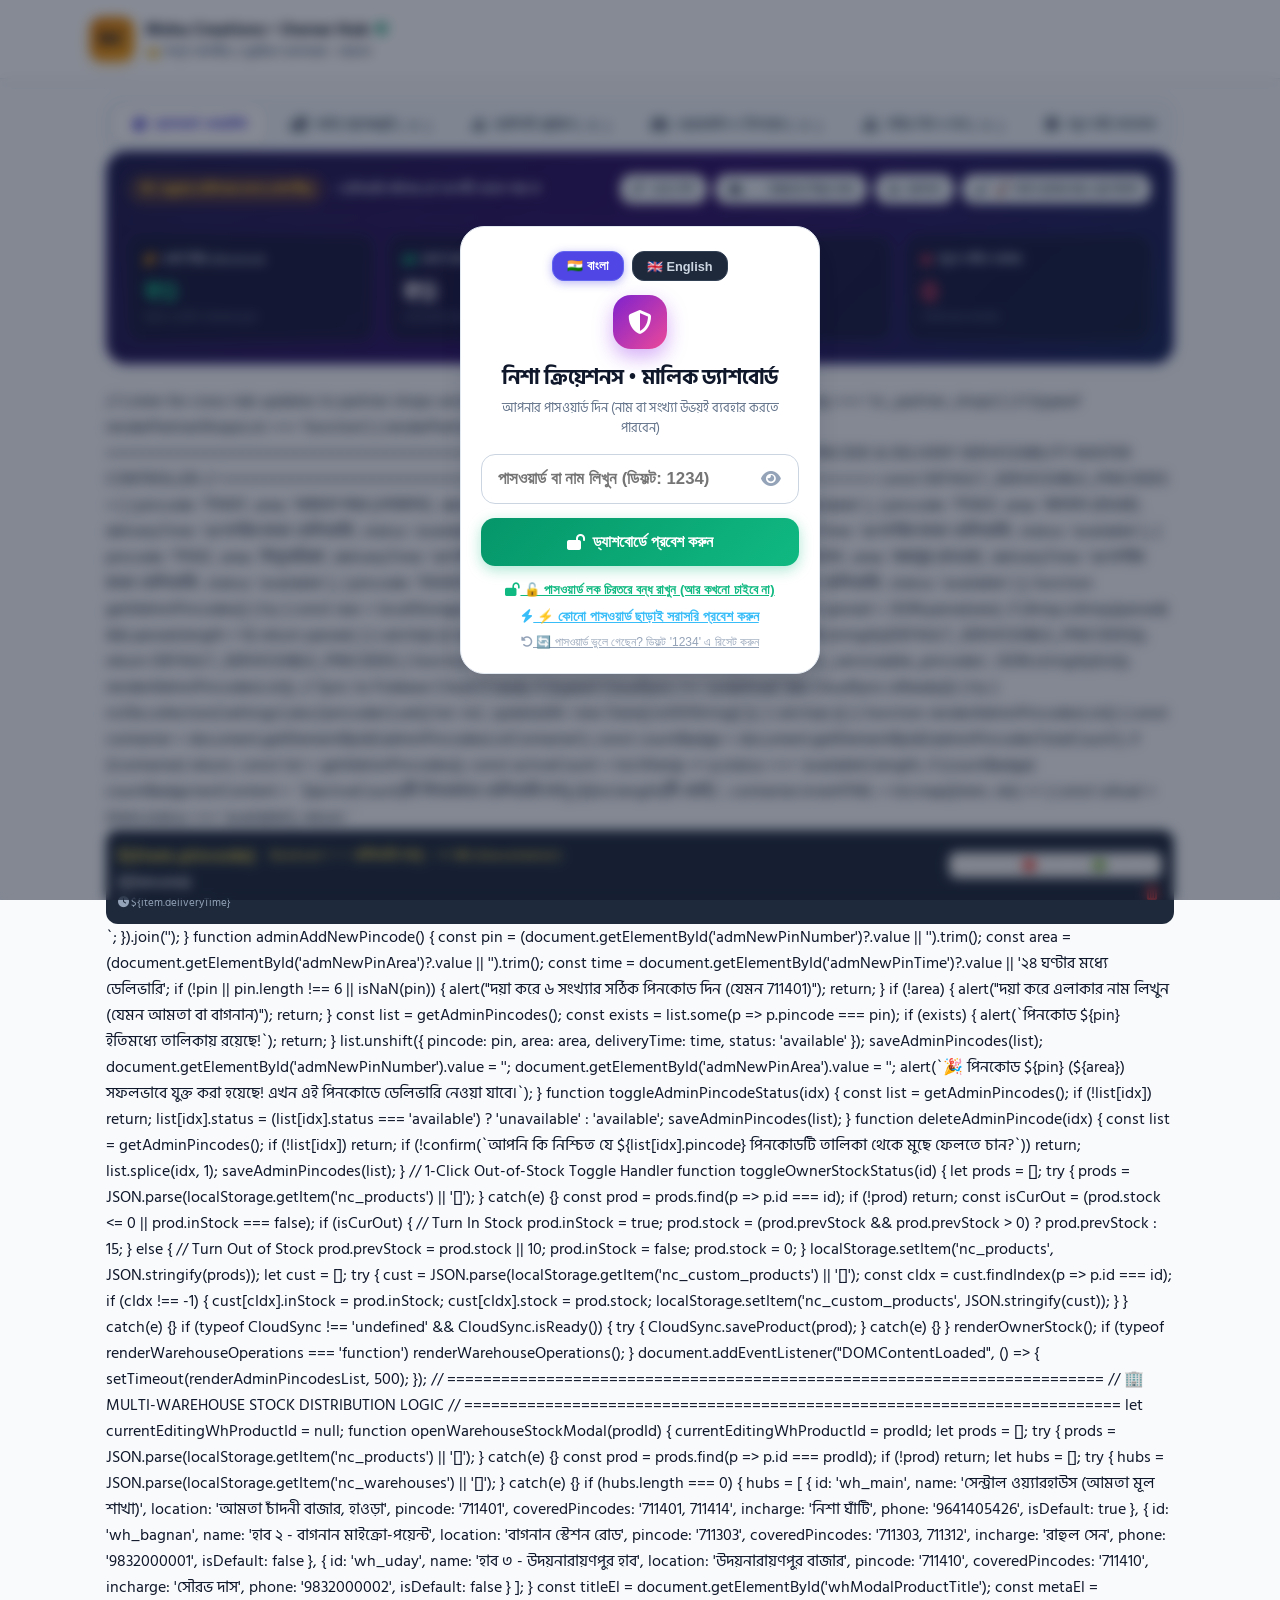
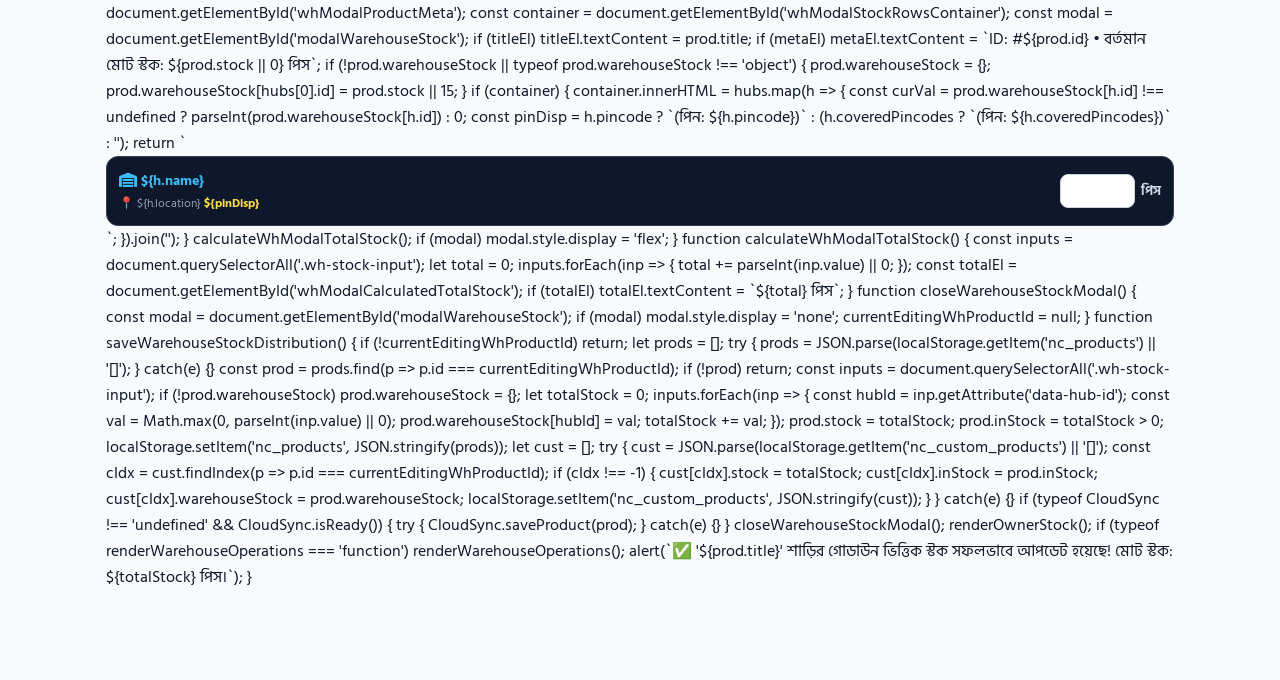
==== admin.html @ 06caf40b "Add files via upload" ====
<!DOCTYPE html>
<html lang="bn">
<head>
  <meta charset="UTF-8">
  <meta name="viewport" content="width=device-width, initial-scale=1.0, maximum-scale=1.0, user-scalable=no, viewport-fit=cover">
  <title>Nisha Creations • মালিক কন্ট্রোল প্যানেল (Owner Admin)</title>
  
  <!-- Fonts & Icons -->
  <link rel="preconnect" href="https://fonts.googleapis.com">
  <link rel="preconnect" href="https://fonts.gstatic.com" crossorigin>
  <link href="https://fonts.googleapis.com/css2?family=Hind+Siliguri:wght@400;500;600;700&family=Plus+Jakarta+Sans:wght@500;600;700;800&display=swap" rel="stylesheet">
  <link rel="stylesheet" href="https://cdnjs.cloudflare.com/ajax/libs/font-awesome/6.4.0/css/all.min.css">

  <style>
    :root {
      --bg: #0b1120;
      --surface: #1e293b;
      --surface-light: #283548;
      --border: #334155;
      --border-subtle: #1e293b;
      --text-main: #f8fafc;
      --text-sub: #cbd5e1;
      --text-muted: #94a3b8;
      
      --primary: #2563eb;
      --primary-light: #1e293b;
      --gold: #d97706;
      --emerald: #059669;
      --rose: #e11d48;
      --sky: #0284c7;
      
      --shadow-lg: 0 8px 20px rgba(0, 0, 0, 0.35);
      --shadow-glow: none;
    }

    * {
      margin: 0;
      padding: 0;
      box-sizing: border-box;
      -webkit-tap-highlight-color: transparent;
    }

    body {
      font-family: 'Hind Siliguri', 'Plus Jakarta Sans', sans-serif;
      background: var(--bg);
      color: var(--text-main);
      min-height: 100vh;
      padding-bottom: 90px;
    }

    /* 4-Digit Security PIN Screen (Mobile Optimized & Touch-Friendly) */
    #pinLockModal {
      position: fixed;
      inset: 0;
      background: #090d16;
      z-index: 99999;
      display: flex;
      flex-direction: column;
      align-items: center;
      justify-content: center;
      padding: 16px;
      overflow-y: auto;
      -webkit-overflow-scrolling: touch;
    }

    .pin-box-card {
      background: var(--surface);
      border: 1px solid var(--border);
      border-radius: 24px;
      padding: 24px 20px;
      max-width: 360px;
      width: 100%;
      text-align: center;
      box-shadow: var(--shadow-lg);
      margin: auto 0;
    }

    .pin-badge-icon {
      width: 54px;
      height: 54px;
      background: linear-gradient(135deg, #7e22ce, #ec4899);
      border-radius: 18px;
      margin: 0 auto 12px;
      display: flex;
      align-items: center;
      justify-content: center;
      font-size: 1.5rem;
      color: #fff;
      box-shadow: 0 8px 20px rgba(147, 51, 234, 0.4);
    }

    .pin-input-field {
      width: 190px;
      letter-spacing: 12px;
      text-align: center;
      font-size: 1.9rem;
      font-weight: 800;
      background: #090d16;
      border: 2px solid var(--primary);
      border-radius: 14px;
      color: #ffffff;
      padding: 10px;
      margin: 14px 0 16px;
      outline: none;
      box-shadow: var(--shadow-glow);
      touch-action: manipulation;
    }

    /* On-Screen Touch Dialpad */
    .dialpad-grid {
      display: grid;
      grid-template-columns: repeat(3, 1fr);
      gap: 10px;
      max-width: 270px;
      margin: 10px auto 16px;
    }

    .btn-dial-digit {
      background: #1e293b;
      border: 1px solid #334155;
      color: #ffffff;
      height: 48px;
      border-radius: 14px;
      font-size: 1.3rem;
      font-weight: 800;
      cursor: pointer;
      display: flex;
      align-items: center;
      justify-content: center;
      touch-action: manipulation;
      user-select: none;
      transition: all 0.15s;
    }

    .btn-dial-digit:active {
      background: var(--primary);
      transform: scale(0.94);
    }

    .btn-dial-del {
      background: rgba(244, 63, 94, 0.15);
      border-color: rgba(244, 63, 94, 0.35);
      color: #fb7185;
      font-size: 1.1rem;
    }

    .btn-pin-unlock {
      width: 100%;
      background: linear-gradient(135deg, #059669, #10b981);
      border: none;
      color: #fff;
      padding: 14px;
      border-radius: 14px;
      font-size: 1rem;
      font-weight: 800;
      cursor: pointer;
      box-shadow: 0 4px 14px rgba(16, 185, 129, 0.35);
      transition: all 0.2s;
      touch-action: manipulation;
      user-select: none;
      display: flex;
      align-items: center;
      justify-content: center;
      gap: 8px;
    }

    .btn-pin-unlock:active {
      transform: scale(0.97);
      background: #047857;
    }

    .btn-pin-bypass {
      background: transparent;
      border: none;
      color: #94a3b8;
      font-size: 0.78rem;
      font-weight: 700;
      text-decoration: underline;
      cursor: pointer;
      margin-top: 14px;
      display: inline-block;
      padding: 6px;
    }

    /* Top Executive Navigation */
    .exec-header {
      background: rgba(19, 27, 46, 0.85);
      backdrop-filter: blur(16px);
      border-bottom: 1px solid var(--border);
      padding: 16px 20px;
      position: sticky;
      top: 0;
      z-index: 100;
    }

    .exec-nav-inner {
      max-width: 1100px;
      margin: 0 auto;
      display: flex;
      align-items: center;
      justify-content: space-between;
      gap: 12px;
    }

    .brand-meta {
      display: flex;
      align-items: center;
      gap: 12px;
    }

    .brand-logo-hex {
      width: 44px;
      height: 44px;
      background: linear-gradient(135deg, #d97706, #f59e0b);
      border-radius: 12px;
      display: flex;
      align-items: center;
      justify-content: center;
      font-size: 1.25rem;
      font-weight: 800;
      color: #0f172a;
      box-shadow: 0 4px 12px rgba(245, 158, 11, 0.3);
    }

    .brand-titles h1 {
      font-size: 1.05rem;
      font-weight: 800;
      color: #ffffff;
      display: flex;
      align-items: center;
      gap: 6px;
    }

    .brand-titles p {
      font-size: 0.72rem;
      color: var(--text-sub);
      font-weight: 600;
    }

    .header-quick-links {
      display: flex;
      align-items: center;
      gap: 8px;
    }

    .btn-hdr-pill {
      background: var(--surface-light);
      border: 1px solid var(--border);
      color: #ffffff;
      padding: 7px 12px;
      border-radius: 12px;
      font-size: 0.78rem;
      font-weight: 700;
      display: inline-flex;
      align-items: center;
      gap: 6px;
      text-decoration: none;
      cursor: pointer;
      transition: all 0.2s;
    }

    .btn-hdr-pill:hover {
      background: rgba(255, 255, 255, 0.15);
    }

    .btn-delivery-link {
      background: linear-gradient(135deg, #0284c7, #0ea5e9);
      border: none;
      color: #fff;
      font-weight: 800;
      box-shadow: 0 2px 10px rgba(14, 165, 233, 0.35);
    }

    /* Main Content */
    .container {
      max-width: 1100px;
      margin: 20px auto 0;
      padding: 0 16px;
    }

    /* Confidential Financial Overview (মালিকের গোপন হিসাব) */
    .confidential-finance-banner {
      background: linear-gradient(135deg, #1e1b4b 0%, #2e1065 50%, #172554 100%);
      border: 1.5px solid #4338ca;
      border-radius: 20px;
      padding: 22px;
      margin-bottom: 24px;
      box-shadow: var(--shadow-lg);
      position: relative;
      overflow: hidden;
    }

    .confidential-header {
      display: flex;
      align-items: center;
      justify-content: space-between;
      flex-wrap: wrap;
      gap: 10px;
      border-bottom: 1px solid rgba(255, 255, 255, 0.12);
      padding-bottom: 14px;
      margin-bottom: 16px;
    }

    .conf-tag {
      background: rgba(245, 158, 11, 0.18);
      border: 1px solid rgba(245, 158, 11, 0.35);
      color: #fbbf24;
      font-size: 0.72rem;
      font-weight: 800;
      padding: 4px 10px;
      border-radius: 20px;
      display: inline-flex;
      align-items: center;
      gap: 5px;
    }

    .finance-metrics-grid {
      display: grid;
      grid-template-columns: repeat(auto-fit, minmax(140px, 1fr));
      gap: 14px;
    }

    .f-metric-card {
      background: rgba(19, 27, 46, 0.6);
      border: 1px solid rgba(255, 255, 255, 0.1);
      border-radius: 14px;
      padding: 14px;
      backdrop-filter: blur(8px);
    }

    .f-metric-lbl {
      font-size: 0.74rem;
      color: #cbd5e1;
      font-weight: 600;
      display: flex;
      align-items: center;
      gap: 6px;
      margin-bottom: 6px;
    }

    .f-metric-val {
      font-size: 1.55rem;
      font-weight: 800;
      color: #ffffff;
      font-family: 'Plus Jakarta Sans', sans-serif;
      letter-spacing: -0.5px;
    }

    .f-metric-sub {
      font-size: 0.68rem;
      color: var(--text-muted);
      margin-top: 2px;
    }

    /* Segmented Tabs Navigation */
    .admin-tabs {
      display: flex;
      gap: 8px;
      overflow-x: auto;
      scrollbar-width: none;
      padding-bottom: 14px;
    }
    .admin-tabs::-webkit-scrollbar { display: none; }

    .adm-tab-btn {
      background: var(--surface);
      border: 1px solid var(--border);
      border-radius: 14px;
      padding: 10px 18px;
      font-size: 0.85rem;
      font-weight: 700;
      color: var(--text-sub);
      cursor: pointer;
      display: inline-flex;
      align-items: center;
      gap: 8px;
      white-space: nowrap;
      transition: all 0.2s;
    }

    .adm-tab-btn.active {
      background: linear-gradient(135deg, #7e22ce, #9333ea);
      color: #ffffff;
      border-color: transparent;
      box-shadow: 0 4px 14px rgba(147, 51, 234, 0.35);
    }

    .tab-pane {
      display: none;
    }
    .tab-pane.active {
      display: block;
      animation: fadeIn 0.2s ease-out;
    }

    @keyframes fadeIn {
      from { opacity: 0; transform: translateY(6px); }
      to { opacity: 1; transform: translateY(0); }
    }

    /* Common Card */
    .owner-card {
      background: var(--surface);
      border: 1px solid var(--border);
      border-radius: 18px;
      padding: 20px;
      margin-bottom: 18px;
      box-shadow: var(--shadow-lg);
    }

    /* Flash Sale & Promo Manager */
    .promo-manager-box {
      background: #131b2e; border: 1px solid #1e293b;
      border: 1px solid #334155;
      border-radius: 16px;
      padding: 18px;
      display: flex;
      align-items: center;
      justify-content: space-between;
      flex-wrap: wrap;
      gap: 12px;
      margin-bottom: 20px;
    }

    .btn-flash-ctl {
      background: #334155;
      color: #f8fafc;
      border: 1px solid #475569;
      border: none;
      padding: 8px 16px;
      border-radius: 12px;
      font-size: 0.82rem;
      font-weight: 800;
      cursor: pointer;
      display: inline-flex;
      align-items: center;
      gap: 6px;
      box-shadow: 0 2px 8px rgba(0, 0, 0, 0.2);
    }

    /* Order Cards */
    .order-box {
      background: var(--surface-light);
      border: 1px solid var(--border);
      border-radius: 16px;
      padding: 16px;
      margin-bottom: 14px;
    }

    .order-header-row {
      display: flex;
      justify-content: space-between;
      align-items: center;
      flex-wrap: wrap;
      gap: 8px;
      border-bottom: 1px solid var(--border);
      padding-bottom: 10px;
      margin-bottom: 12px;
    }

    .status-stepper-row {
      display: flex;
      gap: 6px;
      overflow-x: auto;
      scrollbar-width: none;
      margin-top: 10px;
    }

    .btn-step {
      background: #090d16;
      border: 1px solid var(--border);
      color: var(--text-sub);
      padding: 6px 12px;
      border-radius: 8px;
      font-size: 0.72rem;
      font-weight: 800;
      cursor: pointer;
      white-space: nowrap;
      transition: all 0.2s;
    }

    .btn-step.active {
      background: var(--primary);
      color: #ffffff;
      border-color: var(--primary);
    }
    .btn-step.active.deliv {
      background: var(--emerald);
      border-color: var(--emerald);
    }

    /* Inventory Grid */
    .inv-grid {
      display: grid;
      grid-template-columns: repeat(auto-fill, minmax(280px, 1fr));
      gap: 14px;
    }

    .inv-card {
      background: var(--surface-light);
      border: 1px solid var(--border);
      border-radius: 14px;
      padding: 12px;
      display: flex;
      gap: 12px;
      align-items: center;
    }

    .inv-thumb {
      width: 65px;
      height: 65px;
      border-radius: 10px;
      object-fit: cover;
      border: 1px solid var(--border);
    }

    .btn-qty-ctl {
      width: 28px;
      height: 28px;
      background: #090d16;
      border: 1px solid var(--border);
      color: #fff;
      border-radius: 6px;
      font-size: 0.85rem;
      font-weight: 800;
      cursor: pointer;
    }

    .stock-val-box {
      width: 48px;
      height: 28px;
      background: #090d16;
      border: 1.5px solid var(--border);
      border-radius: 6px;
      color: #fff;
      text-align: center;
      font-weight: 800;
    }

    /* Forms */
    .form-group {
      margin-bottom: 16px;
    }
    .form-label {
      display: block;
      font-size: 0.82rem;
      font-weight: 700;
      color: #cbd5e1;
      margin-bottom: 6px;
    }
    .form-ctrl {
      width: 100%;
      background: #090d16;
      border: 1.5px solid var(--border);
      border-radius: 12px;
      padding: 10px 14px;
      color: #fff;
      font-size: 0.9rem;
      font-family: inherit;
      outline: none;
    }
    .form-ctrl:focus {
      border-color: var(--primary);
      box-shadow: 0 0 0 3px rgba(147, 51, 234, 0.2);
    }
    .form-grid-2 {
      display: grid;
      grid-template-columns: 1fr 1fr;
      gap: 12px;
    }
    .btn-submit-owner {
      width: 100%;
      background: linear-gradient(135deg, #7e22ce, #a855f7);
      color: #fff;
      border: none;
      padding: 14px;
      border-radius: 14px;
      font-weight: 800;
      font-size: 0.95rem;
      cursor: pointer;
      box-shadow: 0 4px 14px rgba(147, 51, 234, 0.35);
    }

    /* Delivery boy link share card */
    .deliv-share-card {
      background: #131b2e; border: 1px solid #1e293b;
      border-radius: 16px;
      padding: 18px;
      color: #ffffff;
      margin-bottom: 20px;
      display: flex;
      align-items: center;
      justify-content: space-between;
      flex-wrap: wrap;
      gap: 12px;
    }
  
    /* Multi-Photo Upload 5-Slot Grid */
    .photo-slots-grid {
      display: grid;
      grid-template-columns: repeat(auto-fit, minmax(100px, 1fr));
      gap: 10px;
      margin-top: 10px;
      margin-bottom: 16px;
    }

    .photo-slot-box {
      border: 2px dashed #475569;
      background: #090d16;
      border-radius: 12px;
      height: 110px;
      display: flex;
      flex-direction: column;
      align-items: center;
      justify-content: center;
      position: relative;
      overflow: hidden;
      cursor: pointer;
      transition: all 0.2s;
    }

    .photo-slot-box:hover {
      border-color: var(--primary);
    }

    .photo-slot-box.has-img {
      border-style: solid;
      border-color: #059669;
    }

    .photo-slot-box img {
      width: 100%;
      height: 100%;
      object-fit: cover;
    }

    .photo-slot-lbl {
      font-size: 0.65rem;
      font-weight: 800;
      color: #94a3b8;
      text-align: center;
      padding: 0 4px;
      pointer-events: none;
    }

    .btn-remove-slot {
      position: absolute;
      top: 4px;
      right: 4px;
      background: #ef4444;
      color: #fff;
      border: 1.5px solid #fff;
      width: 28px;
      height: 28px;
      border-radius: 50%;
      font-size: 0.85rem;
      font-weight: 800;
      cursor: pointer;
      display: flex;
      align-items: center;
      justify-content: center;
      z-index: 5;
      box-shadow: 0 2px 6px rgba(0,0,0,0.5);
    }

    /* Dynamic Size Selector Chips */
    .size-chips-wrapper {
      display: flex;
      flex-wrap: wrap;
      gap: 8px;
      margin-top: 8px;
      margin-bottom: 14px;
    }

    .size-chip-lbl {
      background: #1e293b;
      border: 1.5px solid #334155;
      color: #cbd5e1;
      padding: 6px 14px;
      border-radius: 20px;
      font-size: 0.78rem;
      font-weight: 700;
      cursor: pointer;
      display: inline-flex;
      align-items: center;
      gap: 6px;
      user-select: none;
      transition: all 0.15s;
    }

    .size-chip-lbl input[type="checkbox"] {
      accent-color: var(--primary);
      width: 15px;
      height: 15px;
    }

    .size-chip-lbl.active {
      background: #4c1d95;
      border-color: #a855f7;
      color: #ffffff;
    }

    /* Live Sitting Pipeline Stepper on Order Card */
    .live-sitting-tracker {
      background: #090d16;
      border: 1.5px solid #1e293b;
      border-radius: 14px;
      padding: 14px;
      margin-top: 14px;
      margin-bottom: 12px;
    }

    .sitting-tracker-title {
      font-size: 0.76rem;
      font-weight: 800;
      color: #f59e0b;
      display: flex;
      align-items: center;
      justify-content: space-between;
      margin-bottom: 12px;
    }

    .sitting-stepper-line {
      display: grid;
      grid-template-columns: repeat(4, 1fr);
      gap: 6px;
      position: relative;
    }

    .sitting-step-item {
      display: flex;
      flex-direction: column;
      align-items: center;
      text-align: center;
      position: relative;
    }

    .step-circle-icon {
      width: 32px;
      height: 32px;
      border-radius: 50%;
      background: #1e293b;
      color: #64748b;
      border: 2px solid #334155;
      display: flex;
      align-items: center;
      justify-content: center;
      font-size: 0.8rem;
      font-weight: 800;
      margin-bottom: 4px;
      transition: all 0.2s;
    }

    .step-circle-icon.active {
      background: #059669;
      color: #fff;
      border-color: #10b981;
      box-shadow: 0 0 10px rgba(16, 185, 129, 0.4);
    }

    .step-circle-icon.pending {
      background: #b45309;
      color: #fff;
      border-color: #f59e0b;
      animation: pulse 1.5s infinite;
    }

    .step-label-txt {
      font-size: 0.65rem;
      font-weight: 700;
      color: #94a3b8;
      line-height: 1.2;
    }

    .step-label-txt.active {
      color: #34d399;
    }


    .order-filter-pill {
      background: #1e293b;
      border: 1px solid #334155;
      color: #94a3b8;
      padding: 6px 12px;
      border-radius: 18px;
      font-size: 0.78rem;
      font-weight: 700;
      cursor: pointer;
      white-space: nowrap;
      transition: all 0.2s;
    }
    .order-filter-pill.active {
      background: #4f46e5;
      color: #ffffff;
      border-color: #6366f1;
    }


    /* 3-Lines Hamburger Menu Button */
    .btn-menu-trigger {
      width: 42px;
      height: 42px;
      background: rgba(255, 255, 255, 0.15);
      border: 1px solid rgba(255, 255, 255, 0.25);
      color: #ffffff;
      border-radius: 12px;
      font-size: 1.25rem;
      display: flex;
      align-items: center;
      justify-content: center;
      cursor: pointer;
      backdrop-filter: blur(8px);
      transition: all 0.2s;
    }
    .btn-menu-trigger:active {
      transform: scale(0.92);
      background: rgba(255, 255, 255, 0.3);
    }

    /* Slide-out Drawer Overlay */
    .drawer-overlay {
      position: fixed;
      inset: 0;
      background: rgba(0, 0, 0, 0.75);
      backdrop-filter: blur(4px);
      z-index: 99999;
      display: none;
      justify-content: flex-end;
      animation: fadeIn 0.2s ease-out;
    }
    .drawer-content {
      width: 82%;
      max-width: 320px;
      height: 100%;
      background: #0f172a;
      border-left: 1.5px solid #334155;
      padding: 20px 16px;
      display: flex;
      flex-direction: column;
      box-shadow: -8px 0 25px rgba(0,0,0,0.5);
      animation: slideInRight 0.25s ease-out;
      overflow-y: auto;
    }
    @keyframes slideInRight {
      from { transform: translateX(100%); }
      to { transform: translateX(0); }
    }

    .drawer-header {
      display: flex;
      align-items: center;
      justify-content: space-between;
      border-bottom: 1px solid #1e293b;
      padding-bottom: 14px;
      margin-bottom: 16px;
    }
    .btn-close-drawer {
      background: #1e293b;
      border: none;
      color: #94a3b8;
      width: 34px;
      height: 34px;
      border-radius: 50%;
      display: flex;
      align-items: center;
      justify-content: center;
      font-size: 1.1rem;
      cursor: pointer;
    }

    .drawer-section {
      margin-bottom: 18px;
    }
    .drawer-sec-label {
      font-size: 0.75rem;
      font-weight: 800;
      color: #94a3b8;
      text-transform: uppercase;
      margin-bottom: 8px;
      display: flex;
      align-items: center;
      gap: 6px;
    }
    .lang-switch-pills {
      display: grid;
      grid-template-columns: 1fr 1fr;
      gap: 8px;
    }
    .lang-pill-btn {
      padding: 10px;
      border-radius: 12px;
      border: 1.5px solid #334155;
      background: #1e293b;
      color: #cbd5e1;
      font-weight: 800;
      font-size: 0.85rem;
      cursor: pointer;
      display: flex;
      align-items: center;
      justify-content: center;
      gap: 6px;
      transition: all 0.2s;
    }
    .lang-pill-btn.active {
      background: #4f46e5;
      border-color: #6366f1;
      color: #ffffff;
      box-shadow: 0 2px 10px rgba(79, 70, 229, 0.4);
    }

    .drawer-links-list {
      display: flex;
      flex-direction: column;
      gap: 8px;
    }
    .drawer-link-item {
      display: flex;
      align-items: center;
      gap: 12px;
      padding: 10px 12px;
      border-radius: 12px;
      background: #1e293b;
      border: 1px solid #334155;
      text-decoration: none;
      color: #f8fafc;
      transition: background 0.2s;
    }
    .drawer-link-item:hover, .drawer-link-item:active {
      background: #334155;
    }
    .drawer-link-icon {
      width: 36px;
      height: 36px;
      border-radius: 10px;
      display: flex;
      align-items: center;
      justify-content: center;
      font-size: 1rem;
    }
    .drawer-link-title {
      font-size: 0.85rem;
      font-weight: 800;
    }
    .drawer-link-desc {
      font-size: 0.68rem;
      color: #94a3b8;
    }

  
    /* =========================================================================
       CALM & EYE-FRIENDLY SOFT LIGHT THEME ("চোখে না লাগে, লাইট একটু কালারফুল কম")
       ========================================================================= */
    :root {
      --bg: #f8fafc;
      --surface: #ffffff;
      --surface-light: #f1f5f9;
      --border: #e2e8f0;
      --border-subtle: #edf2f7;
      --text-main: #0f172a;
      --text-sub: #334155;
      --text-muted: #64748b;

      --primary: #4338ca;
      --primary-light: #eef2ff;
      --gold: #b45309;
      --emerald: #059669;
      --rose: #e11d48;
      --sky: #0284c7;

      --shadow-lg: 0 4px 14px rgba(15, 23, 42, 0.06);
      --shadow-glow: none;
    }

    body {
      background: #f8fafc !important;
      color: #0f172a !important;
    }

    .exec-header {
      background: #ffffff !important;
      border-bottom: 1px solid #e2e8f0 !important;
      box-shadow: 0 1px 3px rgba(15, 23, 42, 0.05) !important;
    }

    .brand-titles h1 {
      color: #0f172a !important;
    }

    .brand-titles p {
      color: #64748b !important;
    }

    .header-quick-links a, .btn-hdr-pill {
      background: #f1f5f9 !important;
      color: #334155 !important;
      border: 1px solid #cbd5e1 !important;
    }
    .header-quick-links a:hover, .btn-hdr-pill:hover {
      background: #e2e8f0 !important;
      color: #0f172a !important;
    }

    .admin-tabs {
      background: #f1f5f9 !important;
      border: 1px solid #e2e8f0 !important;
      border-radius: 14px !important;
      padding: 6px !important;
      gap: 6px !important;
    }

    .adm-tab-btn {
      background: transparent !important;
      color: #475569 !important;
      border: none !important;
      border-radius: 10px !important;
      font-weight: 700 !important;
    }

    .adm-tab-btn:hover {
      color: #0f172a !important;
      background: #e2e8f0 !important;
    }

    .adm-tab-btn.active {
      background: #ffffff !important;
      color: var(--primary) !important;
      box-shadow: 0 2px 6px rgba(15, 23, 42, 0.08) !important;
      border: 1px solid #e2e8f0 !important;
      font-weight: 800 !important;
    }

    .owner-card, .order-box, .stat-card, .kpi-metric-box {
      background: #ffffff !important;
      border: 1px solid #e2e8f0 !important;
      color: #0f172a !important;
      box-shadow: 0 1px 4px rgba(15, 23, 42, 0.04) !important;
      border-radius: 14px !important;
    }

    .owner-card h3, .owner-card h2, .order-box strong {
      color: #0f172a !important;
    }

    .order-header-row {
      border-bottom: 1px solid #f1f5f9 !important;
    }

    input, select, textarea {
      background: #ffffff !important;
      border: 1.5px solid #cbd5e1 !important;
      color: #0f172a !important;
    }

    input:focus, select:focus, textarea:focus {
      border-color: var(--primary) !important;
      background: #ffffff !important;
      color: #0f172a !important;
    }

    /* Modal Styling in Soft Light */
    .modal-overlay, #pinLockModal {
      background: rgba(15, 23, 42, 0.5) !important;
      backdrop-filter: blur(6px) !important;
    }

    .pin-box-card {
      background: #ffffff !important;
      border: 1px solid #e2e8f0 !important;
      color: #0f172a !important;
      box-shadow: 0 20px 25px -5px rgba(15, 23, 42, 0.15) !important;
    }

    .pin-box-card h2 {
      color: #0f172a !important;
    }

    .pin-box-card p {
      color: #64748b !important;
    }

    .pin-input-field {
      background: #f8fafc !important;
      border: 2px solid var(--primary) !important;
      color: #0f172a !important;
    }

    .btn-dial-digit {
      background: #f1f5f9 !important;
      border: 1px solid #e2e8f0 !important;
      color: #0f172a !important;
    }

    .btn-dial-digit:active {
      background: #e2e8f0 !important;
    }

    .status-badge {
      border: 1px solid #cbd5e1;
    }

    .barcode-sticker-sheet, .waybill-sheet {
      background: #ffffff !important;
      color: #0f172a !important;
      border: 1px solid #cbd5e1 !important;
    }

  
    /* Print Optimization for Admin Proper Bill and Barcode Studio */
    @media print {
      body * {
        visibility: hidden !important;
      }
      #adminBillingModal, #adminBillingModal * {
        visibility: visible !important;
      }
      #adminBillingModal {
        position: absolute !important;
        left: 0 !important;
        top: 0 !important;
        width: 100% !important;
        height: auto !important;
        background: #ffffff !important;
        padding: 0 !important;
        margin: 0 !important;
        display: block !important;
        overflow: visible !important;
        box-shadow: none !important;
        border: none !important;
      }
      .no-print {
        display: none !important;
      }
      #adminProperPrintArea {
        padding: 0 !important;
        background: #ffffff !important;
      }
    }

</style>
  <!-- Google Firebase Cloud Firestore (Nisha Creations) -->
  <script src="https://www.gstatic.com/firebasejs/10.8.0/firebase-app-compat.js"></script>
  <script src="https://www.gstatic.com/firebasejs/10.8.0/firebase-firestore-compat.js"></script>
  <script src="firebase-config.js?v=20260919_v1"></script>
  <script src="products.js?v=20260919_v2"></script>
  <!-- HTML5 QR Code & Barcode Scanner -->
  <script src="https://cdnjs.cloudflare.com/ajax/libs/html5-qrcode/2.3.8/html5-qrcode.min.js"></script>
</head>
<body>

  <!-- ==================== 1. OWNER SECURE LOGIN MODAL ==================== -->
    <!-- ==================== 1. OWNER SECURE LOGIN MODAL ==================== -->
  <div id="pinLockModal">
    <div class="pin-box-card">
      
      <!-- Modal Language Switcher -->
      <div style="display:flex; justify-content:center; gap:8px; margin-bottom:14px;">
        <button type="button" class="lang-pill-btn active" id="loginBtnLangBn" onclick="setAdminLanguage('bn')" style="padding:6px 14px; font-size:0.8rem;">
          🇮🇳 বাংলা
        </button>
        <button type="button" class="lang-pill-btn" id="loginBtnLangEn" onclick="setAdminLanguage('en')" style="padding:6px 14px; font-size:0.8rem;">
          🇬🇧 English
        </button>
      </div>

      <div class="pin-badge-icon">
        <i class="fa-solid fa-shield-halved"></i>
      </div>
      <h2 id="pinModalTitle" style="font-size:1.3rem; font-weight:800; color:#ffffff; letter-spacing:-0.3px;">নিশা ক্রিয়েশনস • মালিক ড্যাশবোর্ড</h2>
      <p id="pinModalSub" style="font-size:0.8rem; color:#94a3b8; margin-top:4px; margin-bottom:16px;">
        আপনার পাসওয়ার্ড দিন (নাম বা সংখ্যা উভয়ই ব্যবহার করতে পারবেন)
      </p>

      <!-- Error Message Banner -->
      <div id="pinErrorMsg" style="display:none; background:rgba(244,63,94,0.15); border:1px solid #f43f5e; color:#fb7185; padding:10px; border-radius:12px; font-size:0.82rem; font-weight:700; margin-bottom:14px; text-align:left;">
        <i class="fa-solid fa-circle-exclamation"></i> <span id="pinErrorText">ভুল পাসওয়ার্ড! সঠিক পাসওয়ার্ড দিন অথবা সরাসরি প্রবেশ করুন।</span>
      </div>

      <form id="pinUnlockForm" onsubmit="event.preventDefault(); verifyOwnerPin(); return false;">
        <div style="position:relative; margin-bottom:14px;">
          <input type="password" 
                 id="ownerPinInput" 
                 placeholder="পাসওয়ার্ড বা নাম লিখুন (ডিফল্ট: 1234)" 
                 autocomplete="current-password"
                 style="width:100%; font-size:1.05rem; font-weight:700; background:#090d16; border:2px solid var(--primary); border-radius:14px; color:#ffffff; padding:14px 44px 14px 16px; outline:none; transition:all 0.2s;">
          <button type="button" onclick="togglePasswordVisibility('ownerPinInput', this)" style="position:absolute; right:12px; top:50%; transform:translateY(-50%); background:transparent; border:none; color:#94a3b8; font-size:1.1rem; cursor:pointer; padding:6px;">
            <i class="fa-solid fa-eye"></i>
          </button>
        </div>

        <button type="submit" class="btn-pin-unlock" style="width:100%; height:48px; background:linear-gradient(135deg, #059669, #10b981); border:none; color:#fff; border-radius:14px; font-size:1rem; font-weight:800; cursor:pointer; display:flex; align-items:center; justify-content:center; gap:8px; box-shadow:0 4px 14px rgba(16,185,129,0.35);">
          <i class="fa-solid fa-lock-open"></i> <span id="btnPinUnlockText">ড্যাশবোর্ডে প্রবেশ করুন</span>
        </button>

        <div style="margin-top:16px; display:flex; flex-direction:column; gap:10px;">
          <button type="button" id="btnPinDisable" onclick="disablePinLockPermanently()" style="background:none; border:none; color:#10b981; font-size:0.82rem; font-weight:800; cursor:pointer; text-decoration:underline;">
            <i class="fa-solid fa-lock-open"></i> 🔓 পাসওয়ার্ড লক চিরতরে বন্ধ রাখুন (আর কখনো চাইবে না)
          </button>
          <button type="button" id="btnPinBypass" onclick="bypassPinDirect()" style="background:none; border:none; color:#38bdf8; font-size:0.85rem; font-weight:800; cursor:pointer; text-decoration:underline;">
            <i class="fa-solid fa-bolt"></i> কোনো পাসওয়ার্ড ছাড়াই সরাসরি প্রবেশ করুন
          </button>
          <button type="button" id="btnPinReset" onclick="resetPinToDefaultFromModal()" style="background:none; border:none; color:#94a3b8; font-size:0.75rem; cursor:pointer; text-decoration:underline;">
            <i class="fa-solid fa-rotate-left"></i> পাসওয়ার্ড ভুলে গেছেন? ডিফল্ট '1234' এ রিসেট করুন
          </button>
        </div>
      </form>
    </div>
  </div>

  <!-- ==================== 2. OWNER HEADER ==================== -->
  <header class="exec-header">
    <div class="exec-nav-inner">
      <div class="brand-meta">
        <div class="brand-logo-hex">NC</div>
        <div class="brand-titles">
          <h1>
            Nisha Creations • Owner Hub
            <i class="fa-solid fa-shield-halved" style="color:var(--emerald); font-size:0.85rem;" title="মালিক মোড সক্রিয়"></i>
          </h1>
          <p id="admHeaderSub">👑 সম্পূর্ণ গোপনীয় ও সুরক্ষিত ড্যাশবোর্ড • আমতা</p>
        </div>
      </div>

      <!-- 3-Lines Hamburger Menu (ভাষা ও লিংক ড্রয়ারের ভেতরে সুরক্ষিত) -->
      <div class="header-quick-links" style="display:flex; align-items:center; gap:8px;">
        <button type="button" class="btn-menu-trigger" onclick="toggleAdminNavDrawer()" aria-label="Menu" title="মেনু ও ভাষা নির্বাচন">
          <i class="fa-solid fa-bars"></i>
        </button>
      </div>
    </div>
  </header>

  <!-- SLIDE-OVER NAVIGATION DRAWER (তিনটি দাঁড়ি মেনু) -->
  <div id="adminNavDrawerOverlay" class="drawer-overlay" onclick="closeAdminNavDrawer()">
    <div class="drawer-content" onclick="event.stopPropagation()">
      <div class="drawer-header">
        <div style="display:flex; align-items:center; gap:10px;">
          <div class="brand-logo-hex" style="width:38px; height:38px; font-size:1rem;">NC</div>
          <div>
            <div style="font-weight:800; font-size:1rem; color:#fff;">নিশা ক্রিয়েশনস</div>
            <div style="font-size:0.7rem; color:#94a3b8;">মালিক কন্ট্রোল মেনু ও ভাষা</div>
          </div>
        </div>
        <button type="button" class="btn-close-drawer" onclick="closeAdminNavDrawer()">
          <i class="fa-solid fa-xmark"></i>
        </button>
      </div>

      <!-- 1. Language Switcher Block -->
      <div class="drawer-section">
        <div class="drawer-sec-label" id="admD-langLbl"><i class="fa-solid fa-globe"></i> ভাষা নির্বাচন / Select Language</div>
        <div class="lang-switch-pills">
          <button type="button" class="lang-pill-btn active" id="admBtnLangBn" onclick="setAdminLanguage('bn')">
            🇮🇳 বাংলা
          </button>
          <button type="button" class="lang-pill-btn" id="admBtnLangEn" onclick="setAdminLanguage('en')">
            🇬🇧 English
          </button>
        </div>
      </div>

      <!-- 2. Portal Links Block -->
      <div class="drawer-section">
        <div class="drawer-sec-label" id="admD-navLbl"><i class="fa-solid fa-compass"></i> পোর্টাল লিঙ্কসমূহ / Navigation</div>
        <div class="drawer-links-list">
          <a href="delivery.html" target="_blank" class="drawer-link-item">
            <div class="drawer-link-icon" style="background:#0284c7; color:#fff;"><i class="fa-solid fa-motorcycle"></i></div>
            <div>
              <div class="drawer-link-title">ডেলিভারি পার্টনার ও রাইডার পোর্টাল</div>
              <div class="drawer-link-desc">রুট ম্যাপ, ক্যাশ কালেকশন ও ডেলিভারি আপডেট</div>
            </div>
            <i class="fa-solid fa-chevron-right" style="margin-left:auto; color:#64748b; font-size:0.8rem;"></i>
          </a>
          <a href="packaging.html" target="_blank" class="drawer-link-item">
            <div class="drawer-link-icon" style="background:#4f46e5; color:#fff;"><i class="fa-solid fa-boxes-packing"></i></div>
            <div>
              <div class="drawer-link-title" id="admD-whTitle">ওয়্যারহাউস ও প্যাকিং হাব</div>
              <div class="drawer-link-desc" id="admD-whDesc">প্যাকিং, বারকোড ও ইনবাউন্ড স্টক</div>
            </div>
            <i class="fa-solid fa-chevron-right" style="margin-left:auto; color:#64748b; font-size:0.8rem;"></i>
          </a>

          <a href="index.html" target="_blank" class="drawer-link-item">
            <div class="drawer-link-icon" style="background:#f59e0b; color:#0f172a;"><i class="fa-solid fa-store"></i></div>
            <div>
              <div class="drawer-link-title" id="admD-shopTitle">কাস্টমার অনলাইন শপ</div>
              <div class="drawer-link-desc" id="admD-shopDesc">শাড়ি ও গহনা বুকিং পেজ</div>
            </div>
            <i class="fa-solid fa-chevron-right" style="margin-left:auto; color:#64748b; font-size:0.8rem;"></i>
          </a>
        </div>
      </div>

      <!-- 3. Security & Admin Actions -->
      <div class="drawer-section">
        <div class="drawer-sec-label" id="admD-secLbl"><i class="fa-solid fa-shield-halved"></i> নিরাপত্তা ও সেটিংস / Settings</div>
        <div class="drawer-links-list">
          <a href="delivery.html" target="_blank" class="drawer-link-item">
            <div class="drawer-link-icon" style="background:#0284c7; color:#fff;"><i class="fa-solid fa-motorcycle"></i></div>
            <div>
              <div class="drawer-link-title">ডেলিভারি পার্টনার ও রাইডার পোর্টাল</div>
              <div class="drawer-link-desc">রুট ম্যাপ, ক্যাশ কালেকশন ও ডেলিভারি আপডেট</div>
            </div>
            <i class="fa-solid fa-chevron-right" style="margin-left:auto; color:#64748b; font-size:0.8rem;"></i>
          </a>
          <div class="drawer-link-item" style="cursor:pointer;" onclick="closeAdminNavDrawer(); openPasswordSettingsModal();">
            <div class="drawer-link-icon" style="background:#334155; color:#38bdf8;"><i class="fa-solid fa-key"></i></div>
            <div>
              <div class="drawer-link-title" id="admD-passTitle">পাসওয়ার্ড ও লক সেটিংস</div>
              <div class="drawer-link-desc" id="admD-passDesc">পাসওয়ার্ড পরিবর্তন বা লক নিয়ন্ত্রণ</div>
            </div>
          </div>

          <div class="drawer-link-item" style="cursor:pointer;" onclick="closeAdminNavDrawer(); lockDashboard();">
            <div class="drawer-link-icon" style="background:#be123c; color:#fff;"><i class="fa-solid fa-lock"></i></div>
            <div>
              <div class="drawer-link-title" id="admD-lockTitle">ড্যাশবোর্ড লক করুন</div>
              <div class="drawer-link-desc" id="admD-lockDesc">এখনই লগআউট ও পিন লক</div>
            </div>
          </div>
        </div>
      </div>

      <div style="margin-top:auto; padding-top:14px; border-top:1px solid #1f2937; text-align:center; font-size:0.72rem; color:#64748b;">
        নিশা ক্রিয়েশনস সেন্ট্রাল ওয়্যারহাউস • আমতা
      </div>
    </div>
  </div>


  <div class="container">

        <!-- ==================== 4. OWNER NAVIGATION TABS ==================== -->
    
    <div class="admin-tabs">
      <button type="button" class="adm-tab-btn active" id="tabBtnDashboard" onclick="switchAdminView('dashboard')">
        <i class="fa-solid fa-chart-pie"></i> ড্যাশবোর্ড ওভারভিউ
      </button>
      <button type="button" class="adm-tab-btn" id="tabBtnOrders" onclick="switchAdminView('orders')">
        <i class="fa-solid fa-boxes-packing"></i> অর্ডার ম্যানেজমেন্ট (<span id="countTabOrders">0</span>)
      </button>
      <button type="button" class="adm-tab-btn" id="tabBtnCategories" onclick="switchAdminView('categories')">
        <i class="fa-solid fa-shapes"></i> ক্যাটাগরি কন্ট্রোল (<span id="countTabCategories">9</span>)
      </button>
      <button type="button" class="adm-tab-btn" id="tabBtnWarehouse" onclick="switchAdminView('warehouse')">
        <i class="fa-solid fa-boxes-packing"></i> প্যাকিং ও ওয়্যারহাউস হাব (<span id="countTabWarehouse">0</span>)
      </button>

      <button type="button" class="adm-tab-btn" id="tabBtnStock" onclick="switchAdminView('stock')">
        <i class="fa-solid fa-layer-group"></i> শাড়ির স্টক ও ইনভেন্টরি (<span id="countTabStock">0</span>)
      </button>
      <button type="button" class="adm-tab-btn" id="tabBtnAdd" onclick="switchAdminView('add')">
        <i class="fa-solid fa-plus-circle"></i> নতুন প্রোডাক্ট আপলোড
      </button>
      <button type="button" class="adm-tab-btn" id="tabBtnBanners" onclick="switchAdminView('banners')">
        <i class="fa-solid fa-images"></i> ব্যানার স্লাইডার (<span id="countTabBanners">0</span>)
      </button>
      <button type="button" class="adm-tab-btn" id="tabBtnPromotions" onclick="switchAdminView('promotions')">
        <i class="fa-solid fa-tags"></i> কুপন ও অফার
      </button>
      <button type="button" class="adm-tab-btn" id="tabBtnSecurity" onclick="switchAdminView('security')">
        <i class="fa-solid fa-shield-halved"></i> সিকিউরিটি ও পিনকোড
      </button>
      <button type="button" class="adm-tab-btn" id="tabBtnReviews" onclick="switchAdminView('reviews')">
        <i class="fa-solid fa-star"></i> কাস্টমার রিভিউ
      </button>
    </div>

    <!-- ==================== TAB 0: DASHBOARD OVERVIEW ==================== -->
    <div id="pane-dashboard" class="tab-pane active">
      <!-- ==================== 3. CONFIDENTIAL FINANCE & ACCOUNTS ==================== -->
    <section class="confidential-finance-banner">
      <div class="confidential-header">
        <div style="display:flex; align-items:center; gap:8px;">
          <span class="conf-tag" id="admConfTag"><i class="fa-solid fa-eye-slash"></i> শুধুমাত্র মালিকের জন্য (গোপনীয়)</span>
          <span id="admConfSub" style="font-size:0.75rem; color:#e2e8f0; font-weight:600;">• ডেলিভারি পার্টনার এই অংশটি দেখতে পায় না</span>
        </div>

        <div style="display:flex; gap:8px;">
          <button type="button" class="btn-hdr-pill" onclick="addOwnerDemoOrder()" style="font-size:0.72rem;">
            <i class="fa-solid fa-vial"></i> <span id="admDemoBtn">ডেমো টেস্ট</span>
          </button>
                    <button type="button" class="btn-hdr-pill" onclick="syncAllLocalProductsToCloudDirect()" style="font-size:0.75rem; background:linear-gradient(135deg, #4f46e5, #6366f1); color:#fff; border:1px solid #818cf8; font-weight:800;" title="আপনার ফোনের সমস্ত শাড়ি ও ফ্রক এক ক্লিকে ফায়ারবেস ক্লাউডে আপলোড করুন">
            <i class="fa-solid fa-cloud-arrow-up"></i> <span>☁️ ফায়ারবেসে সিঙ্ক করুন</span>
          </button>
          <button type="button" class="btn-hdr-pill" onclick="exportOwnerBackup()" style="font-size:0.72rem;">
            <i class="fa-solid fa-download"></i> <span id="admBackupBtn">ব্যাকআপ</span>
          </button>
          <button type="button" class="btn-hdr-pill" onclick="resetAllStoreDataForLiveProduction()" style="font-size:0.75rem; background:linear-gradient(135deg, #dc2626, #b91c1c); color:#fff; border:1px solid #f87171; font-weight:800;" title="আসল ব্যবসা শুরু করার জন্য সমস্ত ডেমো শাড়ি, অর্ডার ও হিসাব শূন্য (০) করুন">
            <i class="fa-solid fa-broom"></i> <span id="admResetLiveBtn">🚀 আসল ব্যবসার জন্য ফ্রেশ রিসেট</span>
          </button>
        </div>
      </div>

      <div class="finance-metrics-grid">
        <div class="f-metric-card">
          <div class="f-metric-lbl" id="admRevTitle"><i class="fa-solid fa-coins" style="color:#f59e0b;"></i> মোট বিক্রি (Revenue)</div>
          <div class="f-metric-val" id="statTotalRevenue" style="color:#10b981;">₹0</div>
          <div class="f-metric-sub" id="admRevSub">সফল ও রানিং অর্ডারের মূল্য</div>
        </div>

        <div class="f-metric-card">
          <div class="f-metric-lbl" id="admCodTitle"><i class="fa-solid fa-money-bill-wave" style="color:#10b981;"></i> ক্যাশ কালেকশন (COD)</div>
          <div class="f-metric-val" id="statCodTotal">₹0</div>
          <div class="f-metric-sub" id="admCodSub">ডেলিভারি বয়ের থেকে প্রাপ্য</div>
        </div>

        <div class="f-metric-card">
          <div class="f-metric-lbl" id="admUpiTitle"><i class="fa-solid fa-mobile-screen" style="color:#38bdf8;"></i> অনলাইন পেমেন্ট (UPI)</div>
          <div class="f-metric-val" id="statUpiTotal">₹0</div>
          <div class="f-metric-sub" id="admUpiSub">সরাসরি ব্যাংকে জমা</div>
        </div>

        <div class="f-metric-card">
          <div class="f-metric-lbl" id="admPendingTitle"><i class="fa-solid fa-bell" style="color:#f43f5e;"></i> নতুন পেন্ডিং অর্ডার</div>
          <div class="f-metric-val" id="statPendingOrders" style="color:#f43f5e;">0</div>
          <div class="f-metric-sub" id="admPendingSub">প্যাকিংয়ের অপেক্ষা</div>
        </div>
      </div>
    </section>
    </div>

    <!-- Delivery Hub Disabled -->

    <!-- ==================== TAB A: ORDERS LIST ==================== -->
    <div id="pane-orders" class="tab-pane">
      
      <div style="display:flex; gap:8px; margin-bottom:14px; overflow-x:auto; padding-bottom:4px; scrollbar-width:none;">
        <button type="button" class="order-filter-pill active" id="ofAll" onclick="filterAdminOrders('all', this)">📋 সমস্ত (<span id="ofAllCount">0</span>)</button>
        <button type="button" class="order-filter-pill" id="ofPlaced" onclick="filterAdminOrders('Order Placed', this)">⏳ পিকিং বাকি (<span id="ofPlacedCount">0</span>)</button>
        <button type="button" class="order-filter-pill" id="ofPacked" onclick="filterAdminOrders('Packed', this)">📦 প্যাকিং সম্পন্ন (<span id="ofPackedCount">0</span>)</button>
        <button type="button" class="order-filter-pill" id="ofOut" onclick="filterAdminOrders('Out for Delivery', this)">🚚 পথে আছে (<span id="ofOutCount">0</span>)</button>
        <button type="button" class="order-filter-pill" id="ofDelivered" onclick="filterAdminOrders('Delivered', this)">✅ ডেলিভারি সম্পন্ন (<span id="ofDeliveredCount">0</span>)</button>
        <button type="button" class="order-filter-pill" id="ofRescheduled" onclick="filterAdminOrders('Rescheduled', this)">⚠️ রিসিডিউল (<span id="ofRescheduledCount">0</span>)</button>
        <button type="button" class="order-filter-pill" id="ofReturned" onclick="filterAdminOrders('Returned', this)">🔄 রিটার্ন (<span id="ofReturnedCount">0</span>)</button>
          <button type="button" class="btn-fast-action" onclick="clearAllDemoOrders()" style="background:#7f1d1d; color:#fecaca; border:1px solid #ef4444; font-size:0.72rem; padding:4px 10px; margin-left:auto;">
            <i class="fa-solid fa-trash-can"></i> সমস্ত ডেমো অর্ডার মুছুন (হিসাব ₹০ করুন)
          </button>
      </div>

            <!-- Seller Hub Search & Payment Filter Toolbar -->
      <div style="background:#0b0f19; border:1px solid #1f2937; border-radius:12px; padding:10px 14px; margin-bottom:14px; display:flex; flex-wrap:wrap; gap:10px; align-items:center; justify-content:space-between;">
        <div style="flex:1; min-width:240px; position:relative;">
          <i class="fa-solid fa-magnifying-glass" style="position:absolute; left:12px; top:50%; transform:translateY(-50%); color:#64748b; font-size:0.85rem;"></i>
          <input type="text" id="adminOrderSearchInput" oninput="handleAdminOrderSearch(this.value)" placeholder="অর্ডার নং (#NC-XXXX), কাস্টমারের নাম বা ফোন নম্বর দিয়ে খুঁজুন..." style="width:100%; background:#111827; border:1px solid #334155; border-radius:8px; padding:8px 12px 8px 34px; color:#fff; font-size:0.82rem; outline:none;">
        </div>

        <div style="display:flex; gap:6px; align-items:center;">
          <button type="button" class="btn-fast-action active" id="btnFilterPayAll" onclick="filterAdminByPayment('all', this)" style="background:#1e293b; border:1px solid #334155; color:#cbd5e1; font-size:0.75rem; padding:6px 10px;">
            সব পেমেন্ট
          </button>
          <button type="button" class="btn-fast-action" id="btnFilterPayCod" onclick="filterAdminByPayment('COD', this)" style="background:#1e293b; border:1px solid #334155; color:#fde047; font-size:0.75rem; padding:6px 10px;">
            💵 শুধুমাত্র COD
          </button>
          <button type="button" class="btn-fast-action" id="btnFilterPayUpi" onclick="filterAdminByPayment('UPI', this)" style="background:#1e293b; border:1px solid #334155; color:#34d399; font-size:0.75rem; padding:6px 10px;">
            📲 শুধুমাত্র UPI
          </button>
        </div>
      </div>

      
      <!-- ================= ⚡ ADMIN SUPERFAST 1-CLICK PRINT & SCAN HUB ================= -->
      <div style="background:linear-gradient(135deg, #090d16, #1e293b); border:1.5px solid #3b82f6; border-radius:14px; padding:14px 16px; margin-bottom:16px; box-shadow:0 8px 20px rgba(0,0,0,0.15); color:#fff;">
        <div style="display:flex; justify-content:space-between; align-items:center; flex-wrap:wrap; gap:10px;">
          <div>
            <div style="font-weight:900; font-size:1.02rem; display:flex; align-items:center; gap:8px;">
              <span style="background:linear-gradient(135deg, #059669, #10b981); color:#fff; width:30px; height:30px; border-radius:8px; display:inline-flex; align-items:center; justify-content:center; font-size:0.95rem; box-shadow:0 2px 6px rgba(16,185,129,0.3);">⚡</span>
              <span>ওনার ১-ক্লিক ফাস্ট প্রিন্ট ও অটো-স্ক্যানার হাব</span>
            </div>
            <div style="font-size:0.75rem; color:#94a3b8; margin-top:2px;">
              বিল প্রিন্ট করতে আর সময় নষ্ট নয় • ১-ক্লিকে যেকোনো বিল প্রিন্ট করুন অথবা স্ক্যান করলেই সাথে সাথে বিল প্রিন্ট
            </div>
          </div>

          <div style="display:flex; gap:8px; flex-wrap:wrap; align-items:center;">
            <button type="button" onclick="toggleInstantScannerDockAdmin()" id="btnToggleInstantScanAdmin" style="background:linear-gradient(135deg, #059669, #10b981); color:#fff; border:none; padding:10px 18px; border-radius:10px; font-weight:800; font-size:0.85rem; cursor:pointer; display:inline-flex; align-items:center; gap:6px; box-shadow:0 4px 12px rgba(5,150,105,0.3); transition:all 0.2s;">
              <i class="fa-solid fa-camera"></i> <span>📷 ১-ক্লিক স্ক্যান ও প্রিন্ট</span>
            </button>

            <button type="button" onclick="fastBatchPrintAllPendingAdmin()" style="background:#4338ca; color:#fff; border:none; padding:10px 16px; border-radius:10px; font-weight:800; font-size:0.85rem; cursor:pointer; display:inline-flex; align-items:center; gap:6px; box-shadow:0 4px 12px rgba(67,56,202,0.3);">
              <i class="fa-solid fa-print"></i> <span>🖨️ সব নতুন বিল একসাথে</span>
            </button>
          </div>
        </div>

        <!-- COLLAPSIBLE HIGH-SPEED SCANNER DOCK -->
        <div id="instantScannerDockAdmin" style="display:none; margin-top:14px; background:#0f172a; border:1px solid #334155; border-radius:12px; padding:14px; animation:slideInDown 0.25s ease-out;">
          <div style="display:flex; justify-content:space-between; align-items:center; margin-bottom:10px;">
            <div style="font-size:0.82rem; font-weight:800; color:#38bdf8; display:flex; align-items:center; gap:6px;">
              <i class="fa-solid fa-bolt"></i> স্ক্যানার ক্যামেরা অন • কিউআর বা বারকোড সামনে আনুন
            </div>
            <div style="display:flex; align-items:center; gap:8px;">
              <label style="font-size:0.75rem; color:#cbd5e1; display:flex; align-items:center; gap:5px; cursor:pointer;">
                <input type="checkbox" id="chkAutoPrintImmediateAdmin" checked style="accent-color:#10b981;">
                <span>⚡ স্ক্যান হলেই অটো-প্রিন্ট</span>
              </label>
              <button type="button" onclick="toggleInstantScannerDockAdmin()" style="background:#334155; color:#fff; border:none; width:26px; height:26px; border-radius:50%; font-size:0.8rem; cursor:pointer;">✕</button>
            </div>
          </div>

          <!-- Camera Viewport -->
          <div id="instantScanCameraWrapperAdmin" style="display:none; margin-bottom:12px; text-align:center;">
            <div id="instant-qr-reader-admin" style="max-width:340px; margin:0 auto; border-radius:12px; overflow:hidden; border:2px solid #10b981;"></div>
          </div>

          <!-- Manual / Barcode Gun Fast Input Box -->
          <div style="display:flex; gap:8px;">
            <input type="text" id="instantScanInputAdmin" class="form-input" placeholder="অর্ডার আইডি লিখুন বা স্ক্যানার গান দিয়ে স্ক্যান করুন (যেমন: NC-1001 বা 1001)..." style="flex:1; background:#111827; border:1.5px solid #475569; color:#fff; padding:10px 14px; border-radius:10px; font-size:0.88rem;" onkeypress="if(event.key==='Enter') handleManualInstantScanAdmin()">
            <button type="button" onclick="handleManualInstantScanAdmin()" style="background:#059669; color:#fff; border:none; padding:10px 18px; border-radius:10px; font-weight:800; font-size:0.85rem; cursor:pointer; display:inline-flex; align-items:center; gap:6px; white-space:nowrap;">
              <i class="fa-solid fa-print"></i> খুঁজুন ও প্রিন্ট
            </button>
          </div>

          <div id="instantScanFeedbackToastAdmin" style="display:none; margin-top:10px; padding:10px 14px; border-radius:10px; font-size:0.82rem; font-weight:800;"></div>
        </div>
      </div>

      <div id="ordersContainer"></div>
    </div>

    <!-- ==================== TAB B: STOCK INVENTORY ==================== -->
    
    <!-- ==================== TAB WAREHOUSE: WMS & DISPATCH HUB ==================== -->
    
    <!-- ==================== TAB: CATEGORY MANAGEMENT ==================== -->
    <div id="pane-categories" class="tab-pane">
      <div class="owner-card" style="border: 1.5px solid #a855f7; background: linear-gradient(135deg, #13111c, #0f172a); border-radius:18px; padding:20px;">
        <div style="display:flex; justify-content:space-between; align-items:center; flex-wrap:wrap; gap:10px; margin-bottom:16px;">
          <div>
            <h3 style="font-size:1.15rem; font-weight:800; color:#fff; display:flex; align-items:center; gap:8px;">
              <i class="fa-solid fa-shapes" style="color:#c084fc;"></i> হোমস্ক্রিন ক্যাটাগরি ম্যানেজমেন্ট (Add & Delete Categories)
            </h3>
            <p style="font-size:0.75rem; color:var(--text-sub); margin-top:2px;">
              প্রথম ছবির হোমস্ক্রিনে যে ক্যাটাগরি স্ক্রল দেখায়, সেখান থেকে অপ্রয়োজনীয় ক্যাটাগরি ডিলিট করতে পারবেন এবং নতুন ক্যাটাগরি যোগ করতে পারবেন।
            </p>
          </div>
          <button type="button" class="btn-fast-action" onclick="openAddCategoryModal()" style="background:#7c3aed; color:#fff; padding:9px 16px; border-radius:10px; font-weight:800; font-size:0.82rem; border:none; cursor:pointer; display:inline-flex; align-items:center; gap:6px; box-shadow:0 4px 12px rgba(124,58,237,0.35);">
            <i class="fa-solid fa-plus"></i> নতুন ক্যাটাগরি যুক্ত করুন
          </button>
        </div>

        <!-- Categories List Grid -->
        <div id="adminCategoriesListContainer" style="display:grid; grid-template-columns:repeat(auto-fill, minmax(240px, 1fr)); gap:12px;"></div>
      </div>
    </div>

    <div 
<!-- TAB: SHOPS DISABLED -->
    <div id="pane-shops" class="tab-pane" style="display:none !important;">
      <div class="owner-card" style="margin-bottom:18px;">
        <div style="display:flex; justify-content:space-between; align-items:center; flex-wrap:wrap; gap:12px; margin-bottom:14px;">
          <div>
            <h3 style="font-size:1.15rem; font-weight:800; color:#0f172a; display:flex; align-items:center; gap:8px;">
              <i class="fa-solid fa-store" style="color:var(--primary);"></i> লোকাল শপ পার্টনার নেটওয়ার্ক ও অনবোর্ডিং পোর্টাল
            </h3>
            <p style="font-size:0.78rem; color:#64748b; margin-top:3px;">
              আমতা ও পার্শ্ববর্তী এলাকার সাধারণ দোকানদারদের অনবোর্ড করুন। দোকানদাররা পণ্য আপলোড করবে ও প্যাক করবে, আর সেন্ট্রাল ডেলিভারি টিম তাঁদের দোকান থেকে পার্সেল তুলে গ্রাহকের বাড়ি পৌঁছে দেবে।
            </p>
          </div>
          <div style="display:flex; gap:8px; flex-wrap:wrap;">
            <a href="seller.html" target="_blank" style="background:var(--primary); color:#fff; text-decoration:none; padding:10px 16px; border-radius:10px; font-weight:800; font-size:0.82rem; display:inline-flex; align-items:center; gap:6px;">
              <i class="fa-solid fa-plus-circle"></i> নতুন দোকানদার রেজিস্ট্রেশন ফর্ম (seller.html)
            </a>
            <button type="button" onclick="copySellerOnboardingLink()" style="background:#059669; color:#fff; border:none; padding:10px 16px; border-radius:10px; font-weight:800; font-size:0.82rem; cursor:pointer; display:inline-flex; align-items:center; gap:6px;">
              <i class="fa-solid fa-share-nodes"></i> হোয়াটসঅ্যাপে লিঙ্ক শেয়ার
            </button>
          </div>
        </div>

        <!-- Required Documents Reference Guide -->
        <div style="background:#f0fdf4; border:1.5px solid #bbf7d0; border-radius:12px; padding:14px 16px; margin-bottom:18px;">
          <div style="font-size:0.88rem; font-weight:800; color:#166534; margin-bottom:6px; display:flex; align-items:center; gap:6px;">
            <i class="fa-solid fa-file-circle-check"></i> নতুন দোকান যুক্ত করার জন্য প্রয়োজনীয় ডকুমেন্টস গাইড:
          </div>
          <div style="display:grid; grid-template-columns:repeat(auto-fit, minmax(220px, 1fr)); gap:10px; font-size:0.78rem; color:#14532d;">
            <div>• <strong>দোকানের নাম ও পূর্ণ ঠিকানা:</strong> বাজার এলাকা ও ল্যান্ডমার্ক (পিকআপ পয়েন্টের জন্য)।</div>
            <div>• <strong>মালিকের হোয়াটসঅ্যাপ নম্বর:</strong> সরাসরি অর্ডার অ্যালার্ট পাওয়ার জন্য।</div>
            <div>• <strong>ব্যবসার প্রমাণপত্র:</strong> ট্রেড লাইসেন্স / উদ্যম আধার / সাইনবোর্ড ফটো / GST।</div>
            <div>• <strong>পেমেন্ট সেটেলমেন্ট:</strong> ব্যাংক অ্যাকাউন্ট নম্বর ও IFSC অথবা PhonePe/GPay UPI আইডি।</div>
          </div>
        </div>

        <!-- Active Shops List -->
        <div style="font-size:0.95rem; font-weight:800; color:#0f172a; margin-bottom:12px; display:flex; justify-content:space-between; align-items:center; flex-wrap:wrap; gap:8px;">
          <span>অনবোর্ডেড শপ পার্টনার্স তালিকা:</span>
          <div style="display:flex; align-items:center; gap:8px;">
            <span style="font-size:0.78rem; color:#64748b;" id="partnerShopsTotalCount">মোট দোকান: ১ টি</span>
            <button type="button" onclick="renderPartnerShopsList()" style="background:#f1f5f9; border:1px solid #cbd5e1; color:#334155; padding:4px 10px; border-radius:6px; font-size:0.75rem; font-weight:800; cursor:pointer; display:inline-flex; align-items:center; gap:4px;">
              <i class="fa-solid fa-rotate"></i> রিফ্রেশ লিস্ট
            </button>
          </div>
        </div>

        <div id="partnerShopsGridContainer" style="display:grid; grid-template-columns:repeat(auto-fit, minmax(280px, 1fr)); gap:12px;">
          <!-- Dynamically populated -->
        </div>
      </div>
    </div>

    <div id="pane-warehouse" class="tab-pane">
      <!-- Warehouse Operations Header -->
      <div class="owner-card" style="margin-bottom:18px;">
        <div style="display:flex; justify-content:space-between; align-items:center; flex-wrap:wrap; gap:10px; margin-bottom:14px;">
          <div>
            <h3 style="font-size:1.1rem; font-weight:800; color:#ffffff;" id="whMainTitle"><i class="fa-solid fa-warehouse" style="color:#818cf8;"></i> নিশা ক্রিয়েশনস সেন্ট্রাল ওয়্যারহাউস ও ডিসপ্যাচ হাব</h3>
            <p style="font-size:0.75rem; color:var(--text-sub);" id="whMainSub">আমতা সেন্ট্রাল ফুলফিলমেন্ট সেন্টার • রুট ট্র্যাকিং ও ইনভেন্টরি বিন কন্ট্রোল</p>
          </div>
          <div style="display:flex; gap:8px;">
            <a href="packaging.html" target="_blank" class="btn-fast-action" id="whOpenPackBtn" style="background:#4338ca; color:#fff; text-decoration:none; padding:8px 14px; border-radius:10px; font-weight:800; font-size:0.8rem; display:inline-flex; align-items:center; gap:6px;">
              <i class="fa-solid fa-boxes-packing"></i> প্যাকিং স্টেশন খুলুন
            </a>
            <a href="delivery.html" target="_blank" class="btn-fast-action" id="whOpenDeliveryBtn" style="background:#0284c7; color:#fff; text-decoration:none; padding:8px 14px; border-radius:10px; font-weight:800; font-size:0.8rem; display:inline-flex; align-items:center; gap:6px;">
              <i class="fa-solid fa-motorcycle"></i> ডেলিভারি হাব খুলুন
            </a>
            
          </div>
        </div>

        <!-- Pipeline Stats -->
        <div style="display:grid; grid-template-columns:repeat(5, 1fr); gap:8px; text-align:center;">
          <div style="background:#090d16; padding:10px 4px; border-radius:12px; border:1px solid #1f2937;">
            <div style="font-size:1.3rem; font-weight:800; color:#f59e0b;" id="whCountPlaced">0</div>
            <div style="font-size:0.68rem; color:var(--text-sub);" id="whCountPlacedLbl">⏳ পিকিং বাকি</div>
          </div>
          <div style="background:#090d16; padding:10px 4px; border-radius:12px; border:1px solid #1f2937;">
            <div style="font-size:1.3rem; font-weight:800; color:#818cf8;" id="whCountPacked">0</div>
            <div style="font-size:0.68rem; color:var(--text-sub);" id="whCountPackedLbl">📦 প্যাকড ও সিল</div>
          </div>
          <div style="background:#090d16; padding:10px 4px; border-radius:12px; border:1px solid #1f2937;">
            <div style="font-size:1.3rem; font-weight:800; color:#38bdf8;" id="whCountOut">0</div>
            <div style="font-size:0.68rem; color:var(--text-sub);" id="whCountOutLbl">🚚 পথে আছে</div>
          </div>
          <div style="background:#090d16; padding:10px 4px; border-radius:12px; border:1px solid #1f2937;">
            <div style="font-size:1.3rem; font-weight:800; color:#10b981;" id="whCountDelivered">0</div>
            <div style="font-size:0.68rem; color:var(--text-sub);" id="whCountDeliveredLbl">✅ ডেলিভার্ড</div>
          </div>
          <div style="background:#090d16; padding:10px 4px; border-radius:12px; border:1px solid #1f2937;">
            <div style="font-size:1.3rem; font-weight:800; color:#f87171;" id="whCountReturned">0</div>
            <div style="font-size:0.68rem; color:var(--text-sub);" id="whCountReturnedLbl">🔄 রিটার্ন/RTO</div>
          </div>
        </div>
      </div>

      <!-- Return & RTO Quality Check Station -->
      <div class="owner-card" style="margin-bottom:18px; border:1.5px solid #4f46e5;">
        <h4 style="font-size:0.95rem; font-weight:800; color:#818cf8; margin-bottom:6px;" id="whRtoTitle">
          <i class="fa-solid fa-arrow-rotate-left"></i> রিটার্ন ও আরটিও স্টেশন (RTO Quality Inspection & Restock)
        </h4>
        <p style="font-size:0.75rem; color:var(--text-sub); margin-bottom:10px;" id="whRtoDesc">
          ডেলিভারি ব্যর্থ হয়ে ফিরে আসা পার্সেল স্ক্যান বা আইডি দিয়ে যাচাই করে অটোমেটিক স্টকে রিস্টোর করুন।
        </p>
        <div style="display:flex; gap:8px; flex-wrap:wrap;">
          <input type="text" id="whReturnOrderIdInp" class="form-ctrl" style="flex:1; min-width:180px;" placeholder="ফেরত পার্সেল আইডি (যেমন: NC-5019)">
          <button type="button" class="btn-fast-action" id="whRtoPassBtn" style="background:#059669; color:#fff;" onclick="processWarehouseReturn('restock')">
            <i class="fa-solid fa-check-to-slot"></i> QC Pass -> রিস্টক (+১ স্টক)
          </button>
          <button type="button" class="btn-fast-action" id="whRtoDmgBtn" style="background:#be123c; color:#fff;" onclick="processWarehouseReturn('damaged')">
            <i class="fa-solid fa-triangle-exclamation"></i> ড্যামেজড হিসেবে নথিভুক্ত
          </button>
        </div>
      </div>

      <!-- Dispatch Bagging Hub -->
      <div class="owner-card" style="margin-bottom:18px;">
        <div style="display:flex; justify-content:space-between; align-items:center; margin-bottom:12px; flex-wrap:wrap; gap:8px;">
          <div>
            <h4 style="font-size:0.95rem; font-weight:800; color:#38bdf8;" id="whDispatchTitle">
              <i class="fa-solid fa-truck-ramp-box"></i> আউটবাউন্ড ডিসপ্যাচ ব্যাগ ও রাইডার হ্যান্ডওভার
            </h4>
            <div style="font-size:0.75rem; color:var(--text-sub);" id="whDispatchDesc">আমতা ও সংলগ্ন এলাকার ডেলিভারি রাইডারদের জন্য ব্যাচ ব্যাগ তৈরি ও বরাদ্দ।</div>
          </div>
          <button type="button" class="btn-fast-action" id="whNewBagBtn" style="background:#312e81; color:#c7d2fe; font-size:0.78rem;" onclick="adminCreateDispatchBagPrompt()">
            <i class="fa-solid fa-plus"></i> নতুন ডিসপ্যাচ ব্যাগ
          </button>
        </div>
        <div id="adminDispatchBagsContainer"></div>
      </div>

      <!-- Storage Bins Matrix & Rack Barcode Generator -->
      <div class="owner-card">
        <div style="display:flex; justify-content:space-between; align-items:center; flex-wrap:wrap; gap:8px; margin-bottom:12px;">
          <div>
            <h4 style="font-size:0.95rem; font-weight:800; color:#f59e0b;" id="whBinsTitle">
              <i class="fa-solid fa-table-cells-large"></i> ওয়্যারহাউস স্টোরেজ র‍্যাক ও বিন লোকেশন ইনভেন্টরি
            </h4>
            <div style="font-size:0.75rem; color:var(--text-sub);" id="whBinsDesc">দোকান বা গোডাউনের তাক অনুযায়ী শাড়ি, ব্লাউজ ও গহনার সুবিন্যস্ত হিসাব।</div>
          </div>
          <div style="display:flex; gap:8px;">
            <button type="button" class="btn-fast-action" id="whAddRackBtn" style="background:#4f46e5; color:#fff;" onclick="adminAddRackPrompt()">
              <i class="fa-solid fa-plus"></i> নতুন র‍্যাক যুক্ত করুন
            </button>
            <button type="button" class="btn-fast-action" id="whPrintRackLabelsBtn" style="background:#0284c7; color:#fff;" onclick="adminOpenRackLabelsModal()">
              <i class="fa-solid fa-barcode"></i> বারকোড স্টিকার প্রিন্ট
            </button>
          </div>
        </div>
        <div id="warehouseBinsMatrixContainer"></div>
      </div>
    </div>

    <div id="pane-stock" class="tab-pane">
      <div class="owner-card" style="padding:14px; margin-bottom:14px;">
        <div style="display:flex; justify-content:space-between; align-items:center; gap:10px; margin-bottom:10px; flex-wrap:wrap;">
          <div style="font-size:0.9rem; font-weight:800; color:#fff; display:flex; align-items:center; gap:6px;">
            <i class="fa-solid fa-boxes-stacked" style="color:var(--amber);"></i>
            <span id="t-stockTotalTitle">শাড়ির স্টক তালিকা</span> (<span id="stockHeaderTotalCount">0</span>)
          </div>
          <div style="display:flex; gap:6px;">
            <button type="button" class="btn-fast-action" style="background:#dc2626; color:#fff; padding:8px 12px; font-size:0.75rem; border-radius:10px; font-weight:800;" onclick="clearAllDemoProducts()">
              <i class="fa-solid fa-trash-can"></i> <span id="t-btnClearAllDemo">সব ডেমো শাড়ি মুছুন</span>
            </button>
            <button type="button" class="btn-fast-action" style="background:#4f46e5; color:#fff; padding:8px 12px; font-size:0.75rem; border-radius:10px; font-weight:800;" onclick="switchAdminView('add')">
              <i class="fa-solid fa-plus-circle"></i> <span id="t-btnAddNewFromStock">+ নতুন শাড়ি আপলোড</span>
            </button>
          </div>
        </div>
        <input type="text" id="stockFilterInput" class="form-ctrl" placeholder="শাড়ির নাম দিয়ে ফিল্টার করুন..." oninput="renderOwnerStock()">
      </div>
      <div class="inv-grid" id="stockGridContainer"></div>
    </div>

    <!-- ==================== TAB C: ADD NEW PRODUCT ==================== -->
    <div id="pane-add" class="tab-pane">
      <div class="owner-card" style="max-width:720px; margin:0 auto;">
        <div style="margin-bottom:16px; border-bottom:1px solid var(--border); padding-bottom:12px;">
          <h2 style="font-size:1.2rem; font-weight:800; color:#fff; display:flex; align-items:center; gap:8px;" id="addStudioTitle">
            <i class="fa-solid fa-camera-retro" style="color:var(--amber);"></i>
            প্রোডাক্টের ছবি আপলোড ও রং-ভিত্তিক স্টক ম্যানেজমেন্ট
          </h2>
          <p style="font-size:0.78rem; color:#94a3b8; margin-top:4px;" id="addStudioDesc">
            📸 প্রোডাক্টের ছবি আপলোড করুন এবং কোন রঙের কত পিস মাল স্টকে আছে তা সরাসরি নির্ধারণ করে লাইভ করুন।
          </p>
        </div>

        <form id="ownerAddProductForm" onsubmit="handleOwnerProductSubmit(event)">
          
          <!-- 1. PHOTO UPLOAD SECTION (HERO) -->
          <div class="form-group" style="background:#090d16; border:1.5px dashed #38bdf8; border-radius:16px; padding:16px; text-align:center;">
            <label class="form-label" style="color:#38bdf8; font-size:0.92rem; margin-bottom:6px;">
              <i class="fa-solid fa-image"></i> প্রোডাক্টের মূল ছবি আপলোড করুন *
            </label>
            <p style="font-size:0.72rem; color:#94a3b8; margin-bottom:12px;">
              মোবাইলের ক্যামেরা দিয়ে ছবি তুলুন বা গ্যালারি থেকে ফ্রেশ ছবি বেছে নিন:
            </p>

            <!-- Image Preview Box -->
            <div id="photoUploadPreviewBox" style="display:none; margin-bottom:14px; background:#0b0f19; border:1px solid #1f2937; border-radius:16px; padding:12px;">
              <div id="uploadSuccessBadge" style="background:#065f46; color:#a7f3d0; font-size:0.78rem; font-weight:800; padding:4px 12px; border-radius:8px; display:inline-block; margin-bottom:10px;">
                <i class="fa-solid fa-circle-check"></i> আপনার গ্যালারির ছবি সফলভাবে প্রস্তুত হয়েছে (এটিই ওয়েবসাইটে লাইভ হবে)
              </div>
              <img id="mainUploadPreviewImg" src="" style="width:150px; height:150px; border-radius:14px; object-fit:cover; border:2px solid #38bdf8; box-shadow:0 6px 20px rgba(0,0,0,0.5); margin:0 auto; display:block;">
              <div id="multiUploadThumbnailsStrip" style="display:flex; justify-content:center; gap:8px; margin-top:10px; flex-wrap:wrap;"></div>
              <div style="margin-top:10px;">
                <button type="button" onclick="clearSelectedUploadPhoto()" style="background:#dc2626; color:#fff; border:none; padding:6px 14px; border-radius:8px; font-size:0.75rem; font-weight:800; cursor:pointer;">
                  <i class="fa-solid fa-trash-can"></i> ছবি পরিবর্তন করুন / মুছুন
                </button>
              </div>
            </div>

            <!-- Upload Button -->
            <label id="btnChoosePhotoLabel" style="cursor:pointer; background:linear-gradient(135deg, #0284c7, #0ea5e9); color:#fff; padding:13px 22px; border-radius:14px; font-size:0.92rem; font-weight:800; display:inline-flex; align-items:center; gap:8px; box-shadow:0 4px 14px rgba(2,132,199,0.35);">
              <i class="fa-solid fa-camera"></i> <span>গ্যালারি / ক্যামেরা থেকে ছবি বাছুন (১ বা একাধিক)</span>
              <input type="file" id="op_photo_file" accept="image/*" multiple style="display:none;" onchange="handleStudioPhotoSelected(event)">
            </label>

            <!-- Optional Online Image URL Fallback -->
            <div style="margin-top:10px; display:flex; gap:6px; max-width:440px; margin-left:auto; margin-right:auto;">
              <input type="text" id="op_img_url_fallback" class="form-ctrl" placeholder="অথবা ছবির অনলাইন লিংক পেস্ট করুন..." style="font-size:0.75rem; padding:8px 10px;" onchange="handleUrlFallbackChange(this.value)">
            </div>
          </div>

          <!-- 1. SKU Generation Engine (ফিচার ১) -->
          <div style="background:#0b0f19; border:1px solid #1f2937; border-radius:12px; padding:12px; margin-bottom:14px;">
            <div style="display:flex; justify-content:space-between; align-items:center; margin-bottom:8px;">
              <label class="form-label" style="color:#38bdf8; font-size:0.85rem; margin:0;">
                <i class="fa-solid fa-barcode"></i> ১. SKU কোড ও ইউনিক আইডেন্টিফায়ার (Catalog PIM)
              </label>
              <button type="button" class="btn-fast-action" style="font-size:0.72rem; background:#0284c7;" onclick="autoGenerateSkuCode()">
                ⚡ অটো SKU বানান
              </button>
            </div>
            <div style="display:flex; gap:10px;">
              <input type="text" id="op_sku" placeholder="যেমন: NC-KURTI-CHIKU-M-01" style="flex:1; background:#1e293b; border:1px solid #334155; color:#fde047; font-weight:800; border-radius:8px; padding:8px 12px; font-size:0.85rem;">
              <select id="op_lifecycle" style="background:#1e293b; border:1px solid #334155; color:#fff; border-radius:8px; padding:8px 10px; font-size:0.8rem;">
                <option value="Live" selected>🟢 স্ট্যাটাস: Live (সক্রিয়)</option>
                <option value="Draft">🟡 স্ট্যাটাস: Draft (খসড়া)</option>
                <option value="Archived">🔴 স্ট্যাটাস: Archived</option>
              </select>
            </div>
          </div>

          <!-- 3 & 9. Attribute Validation & SEO Tags (ফিচার ৩ ও ৯) -->
          <div style="background:#0b0f19; border:1px solid #1f2937; border-radius:12px; padding:12px; margin-bottom:14px;">
            <div style="font-weight:700; color:#cbd5e1; font-size:0.82rem; margin-bottom:8px;">
              <i class="fa-solid fa-tags" style="color:#a855f7;"></i> ৩. ফ্যাব্রিক ও অ্যাট্রিবিউট স্পেসিফিকেশন
            </div>
            <div style="display:grid; grid-template-columns:repeat(auto-fit, minmax(140px, 1fr)); gap:8px;">
              <div>
                <span style="font-size:0.7rem; color:#94a3b8; display:block;">কাপড়ের মেটেরিয়াল:</span>
                <input type="text" id="op_fabric" placeholder="যেমন: পিওর জর্জেট" style="width:100%; background:#1e293b; border:1px solid #334155; color:#fff; border-radius:6px; padding:6px; font-size:0.8rem;">
              </div>
              <div>
                <span style="font-size:0.7rem; color:#94a3b8; display:block;">কাজের ধরন (Work):</span>
                <input type="text" id="op_work" placeholder="যেমন: ভারী জরি এমব্রয়ডারি" style="width:100%; background:#1e293b; border:1px solid #334155; color:#fff; border-radius:6px; padding:6px; font-size:0.8rem;">
              </div>
              <div>
                <span style="font-size:0.7rem; color:#94a3b8; display:block;">ওয়াশ কেয়ার:</span>
                <input type="text" id="op_wash" placeholder="যেমন: ড্রাই ক্লিন অনলি" style="width:100%; background:#1e293b; border:1px solid #334155; color:#fff; border-radius:6px; padding:6px; font-size:0.8rem;">
              </div>
              <div>
                <span style="font-size:0.7rem; color:#94a3b8; display:block;">গুগল সার্চ ট্যাগ (SEO):</span>
                <input type="text" id="op_seo_tags" placeholder="যেমন: anarkali, gown, bridal" style="width:100%; background:#1e293b; border:1px solid #334155; color:#fff; border-radius:6px; padding:6px; font-size:0.8rem;">
              </div>
            </div>
          </div>

                    <!-- ⚡ EXPRESS 1-CLICK PRODUCT PRESETS (সময় বাঁচানোর জন্য ১-ক্লিকে পূরণ) -->
          <div style="background:#0f172a; border:1.5px solid #38bdf8; border-radius:14px; padding:12px 14px; margin-bottom:14px;">
            <div style="display:flex; justify-content:space-between; align-items:center; margin-bottom:8px; flex-wrap:wrap; gap:6px;">
              <span style="font-size:0.82rem; font-weight:800; color:#38bdf8; display:flex; align-items:center; gap:6px;">
                <i class="fa-solid fa-bolt"></i> ⚡ এক্সপ্রেস ১-ক্লিক অটো-ফিলার (দ্রুত এন্ট্রি):
              </span>
              <span style="font-size:0.7rem; color:#94a3b8;">১ ট্যাপে নাম, দাম, MRP, SKU ও র্যাক বসে যাবে</span>
            </div>
            <div style="display:flex; flex-wrap:wrap; gap:6px;">
              <button type="button" class="btn-fast-action" onclick="applyExpressPreset('jamdani')" style="background:#1e293b; border:1px solid #a855f7; color:#e9d5ff; font-size:0.74rem; padding:6px 10px;">
                🥻 ঢাকাই জামদানি (₹799)
              </button>
              <button type="button" class="btn-fast-action" onclick="applyExpressPreset('silk')" style="background:#1e293b; border:1px solid #ec4899; color:#fbcfe8; font-size:0.74rem; padding:6px 10px;">
                ✨ সফট সিল্ক কাতান (₹950)
              </button>
              <button type="button" class="btn-fast-action" onclick="applyExpressPreset('tant')" style="background:#1e293b; border:1px solid #eab308; color:#fef08a; font-size:0.74rem; padding:6px 10px;">
                🌿 শান্তিপুরী তাঁত (₹499)
              </button>
              <button type="button" class="btn-fast-action" onclick="applyExpressPreset('kanjivaram')" style="background:#1e293b; border:1px solid #ef4444; color:#fca5a5; font-size:0.74rem; padding:6px 10px;">
                👑 কাঞ্জিভরম ব্রাইডাল (₹1450)
              </button>
              <button type="button" class="btn-fast-action" onclick="applyExpressPreset('kurti')" style="background:#1e293b; border:1px solid #38bdf8; color:#bae6fd; font-size:0.74rem; padding:6px 10px;">
                👚 ডিজাইনার কুর্তি (₹650)
              </button>
              <button type="button" class="btn-fast-action" onclick="applyExpressPreset('frock')" style="background:#1e293b; border:1px solid #10b981; color:#a7f3d0; font-size:0.74rem; padding:6px 10px;">
                👧 প্রিন্সেস ফ্রক (₹450)
              </button>
              <button type="button" class="btn-fast-action" onclick="applyExpressPreset('jewel')" style="background:#1e293b; border:1px solid #f59e0b; color:#fde68a; font-size:0.74rem; padding:6px 10px;">
                💎 জুয়েলারি সেট (₹299)
              </button>
              <button type="button" class="btn-fast-action" onclick="applyExpressPreset('bangles')" style="background:#1e293b; border:1px solid #c084fc; color:#f3e8ff; font-size:0.74rem; padding:6px 10px;">
                ✨ চুড়ি ও বালা (₹199)
              </button>
            </div>
          </div>

          <!-- 2. PRODUCT BASICS (TITLE, CATEGORY, PRICE) -->
          <div class="form-group">
            <label class="form-label" id="addLblTitle">শাড়ির / পোশাকের নাম (Product Title) *</label>
            <input type="text" id="op_title" class="form-ctrl" placeholder="যেমন: পিওর ঢাকাই জামদানি শাড়ি (রয়েল ব্লু ও গোল্ডেন পাড়)" required>
          </div>

          <div class="form-grid-2">
            <div class="form-group">
              <label class="form-label" id="addLblCat">ক্যাটাগরি নির্বাচন করুন *</label>
              <select id="op_cat" class="form-ctrl" required>
                <option value="women" selected>🌸 মহিলাদের কালেকশন (শাড়ি, কুর্তি, লেহেঙ্গা)</option>
                <option value="men">👔 পুরুষদের কালেকশন (পাঞ্জাবি, শার্ট, টি-শার্ট)</option>
                <option value="gift">🎁 গিফট ও কম্বো কালেকশন (কাপল কম্বো, পারফিউম, হ্যাম্পার)</option>
                <option value="kids">👶 ছোটদের কালেকশন (বাচ্চাদের ফ্রক ও ড্রেস)</option>
                <option value="saree">🥻 শাড়ি কালেকশন (Saree)</option>
                <option value="kurti">👚 কুর্তি ও গাউন (Kurti)</option>
                <option value="jewel">💎 গহনা ও জুয়েলারি (Jewellery)</option>
                <option value="bangles">✨ বালা ও চুড়ি (Bangles)</option>
                <option value="bags">👜 ব্যাগ ও পার্স (Bags)</option>
              </select>
            </div>

            <div class="form-group">
              <label class="form-label" id="addLblSellPrice">বিক্রি মূল্য / রেট (Price - ₹) *</label>
              <input type="number" id="op_price" class="form-ctrl" placeholder="যেমন: 450" required>
            </div>
          </div>

          <!-- 3. COLOR-WISE STOCK MANAGEMENT (HERO FEATURE) -->
          <div class="form-group" style="background:#090d16; border:1.5px solid #6366f1; border-radius:16px; padding:16px;">
            <div style="display:flex; justify-content:space-between; align-items:center; margin-bottom:8px;">
              <label class="form-label" style="color:#c7d2fe; font-size:0.9rem; margin-bottom:0; display:flex; align-items:center; gap:6px;">
                <i class="fa-solid fa-palette" style="color:#818cf8;"></i>
                <span>রং-ভিত্তিক স্টক ম্যানেজমেন্ট (Color Variants & Stock) *</span>
              </label>
              <span id="activeTotalColorStockBadge" style="background:#10b981; color:#fff; font-size:0.75rem; font-weight:800; padding:3px 10px; border-radius:12px;">
                মোট স্টক: ০ পিস
              </span>
            </div>
            <p style="font-size:0.72rem; color:#94a3b8; margin-bottom:10px;">
              কোন কোন রঙের শাড়ি/পোশাক আছে বেছে নিন এবং প্রতিটি রঙের পিস সংখ্যা লিখুন:
            </p>

            <!-- Admin Custom Color Input (নিজের মতো রং লিখে যোগ করুন) -->
            <div style="background:#111827; border:1px solid #1f2937; border-radius:12px; padding:12px; margin-bottom:12px;">
              <div style="font-size:0.78rem; color:#f8fafc; font-weight:800; margin-bottom:6px; display:flex; align-items:center; gap:6px;">
                <i class="fa-solid fa-pen-nib" style="color:#38bdf8;"></i>
                <span>দোকানের শাড়ি বা পোশাকের রং নিজে লিখুন:</span>
              </div>
              <div style="display:flex; gap:8px;">
                <input type="text" id="customColorNameInput" class="form-ctrl" placeholder="যেমন: রানি গোলাপি, রয়্যাল ব্লু, পেস্তা সবুজ, গোল্ডেন..." style="flex:1; font-size:0.82rem; padding:9px 12px; background:#0b0f19; border:1.5px solid #38bdf8; border-radius:8px; color:#fff;" onkeydown="if(event.key==='Enter'){event.preventDefault(); addCustomColorFromInput();}">
                <button type="button" class="btn-fast-action" style="background:#0284c7; color:#fff; padding:9px 16px; font-size:0.82rem; font-weight:800; border-radius:8px; white-space:nowrap; display:flex; align-items:center; gap:6px;" onclick="addCustomColorFromInput()">
                  <i class="fa-solid fa-plus"></i> রং যোগ করুন
                </button>
              </div>
            </div>

            <!-- Active Selected Colors Container (রং অনুযায়ী পিস সংখ্যা তালিকা) -->
            <div id="selectedColorStockList" style="display:flex; flex-direction:column; gap:8px;">
              <!-- Dynamically populated rows -->
            </div>
          </div>

          
          <!-- 3.5. SIZE & AGE-WISE PRICING & MRP STUDIO (মহিলাদের পোশাক ও বাচ্চাদের বয়স অনুযায়ী রেট) -->
          <div class="form-group" style="background:#090d16; border:1.5px solid #a855f7; border-radius:16px; padding:16px; margin-bottom:14px;">
            <div style="display:flex; justify-content:space-between; align-items:center; margin-bottom:8px; flex-wrap:wrap; gap:8px;">
              <label class="form-label" style="color:#d8b4fe; font-size:0.95rem; margin-bottom:0; display:flex; align-items:center; gap:6px;">
                <i class="fa-solid fa-ruler-combined" style="color:#c084fc;"></i>
                <span>সাইজ ও বয়স অনুযায়ী রেট এবং এমআরপি (Size & Age-Wise Pricing & MRP) *</span>
              </label>
              <span id="activeTotalSizeVariantsBadge" style="background:#7e22ce; color:#fff; font-size:0.75rem; font-weight:800; padding:4px 12px; border-radius:12px;">
                ০টি সাইজ কনফিগার করা হয়েছে
              </span>
            </div>
            
            <p style="font-size:0.75rem; color:#cbd5e1; margin-bottom:12px;">
              মহিলাদের পোশাকের বিভিন্ন সাইজ (XS-34 থেকে 5XL-50) বা বাচ্চাদের বয়স (০-৬ মাস থেকে ১৩-১৪ বছর) অনুযায়ী আলাদা আলাদা <strong>বিক্রি মূল্য (Rate)</strong>, <strong>এমআরপি (MRP)</strong> ও <strong>স্টক</strong> নির্ধারণ করুন:
            </p>

            <!-- Preset Category Selector Tabs -->
            <div style="display:flex; gap:8px; margin-bottom:12px; flex-wrap:wrap;">
              <button type="button" class="btn-fast-action active" id="tabBtnWomenSizes" onclick="switchSizeStudioCategory('women')" style="background:#7e22ce; color:#fff; font-size:0.78rem; padding:6px 12px;">
                <i class="fa-solid fa-person-dress"></i> 👩 মহিলাদের পোশাকের সাইজ (Women Sizes)
              </button>
              <button type="button" class="btn-fast-action" id="tabBtnKidsSizes" onclick="switchSizeStudioCategory('kids')" style="background:#1e293b; color:#cbd5e1; font-size:0.78rem; padding:6px 12px; border:1px solid #334155;">
                <i class="fa-solid fa-child"></i> 👧 বাচ্চাদের বয়স অনুযায়ী (Kids Age Groups)
              </button>
              <button type="button" class="btn-fast-action" onclick="bulkApplyDefaultPriceToSizes()" style="background:#065f46; border:1px solid #10b981; color:#a7f3d0; font-size:0.78rem; padding:6px 12px; margin-left:auto;">
                <i class="fa-solid fa-bolt"></i> ⚡ সব সাইজে মূল রেট ও MRP বসান
              </button>
            </div>

            <!-- Panel 1: Women Clothing Sizes Chips -->
            <div id="panelWomenSizesPreset" style="display:block; margin-bottom:14px; background:#0b0f19; border:1px solid #1f2937; border-radius:12px; padding:12px;">
              <div style="font-size:0.74rem; color:#a855f7; font-weight:800; margin-bottom:6px;">
                👚 কুর্তি, কামিজ, গাউন, টপস ও পোশাকের সাইজ (ট্যাপ করে যোগ করুন):
              </div>
              <div style="display:flex; flex-wrap:wrap; gap:6px; margin-bottom:10px;">
                <button type="button" class="btn-fast-action" onclick="addSizeVariantPreset('XS (34)')" style="background:#1e293b; border:1px solid #a855f7; color:#e9d5ff; font-size:0.74rem; padding:5px 9px;">XS (34)</button>
                <button type="button" class="btn-fast-action" onclick="addSizeVariantPreset('S (36)')" style="background:#1e293b; border:1px solid #a855f7; color:#e9d5ff; font-size:0.74rem; padding:5px 9px;">S (36)</button>
                <button type="button" class="btn-fast-action" onclick="addSizeVariantPreset('M (38)')" style="background:#1e293b; border:1px solid #a855f7; color:#e9d5ff; font-size:0.74rem; padding:5px 9px;">M (38)</button>
                <button type="button" class="btn-fast-action" onclick="addSizeVariantPreset('L (40)')" style="background:#1e293b; border:1px solid #a855f7; color:#e9d5ff; font-size:0.74rem; padding:5px 9px;">L (40)</button>
                <button type="button" class="btn-fast-action" onclick="addSizeVariantPreset('XL (42)')" style="background:#1e293b; border:1px solid #a855f7; color:#e9d5ff; font-size:0.74rem; padding:5px 9px;">XL (42)</button>
                <button type="button" class="btn-fast-action" onclick="addSizeVariantPreset('XXL (44)')" style="background:#1e293b; border:1px solid #a855f7; color:#e9d5ff; font-size:0.74rem; padding:5px 9px;">XXL (44)</button>
                <button type="button" class="btn-fast-action" onclick="addSizeVariantPreset('3XL (46)')" style="background:#1e293b; border:1px solid #a855f7; color:#e9d5ff; font-size:0.74rem; padding:5px 9px;">3XL (46)</button>
                <button type="button" class="btn-fast-action" onclick="addSizeVariantPreset('4XL (48)')" style="background:#1e293b; border:1px solid #a855f7; color:#e9d5ff; font-size:0.74rem; padding:5px 9px;">4XL (48)</button>
                <button type="button" class="btn-fast-action" onclick="addSizeVariantPreset('5XL (50)')" style="background:#1e293b; border:1px solid #a855f7; color:#e9d5ff; font-size:0.74rem; padding:5px 9px;">5XL (50)</button>
              </div>

              <div style="font-size:0.74rem; color:#38bdf8; font-weight:800; margin-bottom:6px;">
                🪡 ব্লাউজ ও ইনার সাইজ (Chest Inches):
              </div>
              <div style="display:flex; flex-wrap:wrap; gap:6px; margin-bottom:10px;">
                <button type="button" class="btn-fast-action" onclick="addSizeVariantPreset('30 Chest')" style="background:#1e293b; border:1px solid #38bdf8; color:#bae6fd; font-size:0.74rem; padding:5px 9px;">30 Chest</button>
                <button type="button" class="btn-fast-action" onclick="addSizeVariantPreset('32 Chest')" style="background:#1e293b; border:1px solid #38bdf8; color:#bae6fd; font-size:0.74rem; padding:5px 9px;">32 Chest</button>
                <button type="button" class="btn-fast-action" onclick="addSizeVariantPreset('34 Chest')" style="background:#1e293b; border:1px solid #38bdf8; color:#bae6fd; font-size:0.74rem; padding:5px 9px;">34 Chest</button>
                <button type="button" class="btn-fast-action" onclick="addSizeVariantPreset('36 Chest')" style="background:#1e293b; border:1px solid #38bdf8; color:#bae6fd; font-size:0.74rem; padding:5px 9px;">36 Chest</button>
                <button type="button" class="btn-fast-action" onclick="addSizeVariantPreset('38 Chest')" style="background:#1e293b; border:1px solid #38bdf8; color:#bae6fd; font-size:0.74rem; padding:5px 9px;">38 Chest</button>
                <button type="button" class="btn-fast-action" onclick="addSizeVariantPreset('40 Chest')" style="background:#1e293b; border:1px solid #38bdf8; color:#bae6fd; font-size:0.74rem; padding:5px 9px;">40 Chest</button>
                <button type="button" class="btn-fast-action" onclick="addSizeVariantPreset('42 Chest')" style="background:#1e293b; border:1px solid #38bdf8; color:#bae6fd; font-size:0.74rem; padding:5px 9px;">42 Chest</button>
                <button type="button" class="btn-fast-action" onclick="addSizeVariantPreset('44 Chest')" style="background:#1e293b; border:1px solid #38bdf8; color:#bae6fd; font-size:0.74rem; padding:5px 9px;">44 Chest</button>
              </div>

              <div style="font-size:0.74rem; color:#fde047; font-weight:800; margin-bottom:6px;">
                🥻 শাড়ি ও ফ্রি সাইজ / বটমস:
              </div>
              <div style="display:flex; flex-wrap:wrap; gap:6px;">
                <button type="button" class="btn-fast-action" onclick="addSizeVariantPreset('Free Size (ফ্রি সাইজ)')" style="background:#1e293b; border:1px solid #eab308; color:#fef08a; font-size:0.74rem; padding:5px 9px;">Free Size (ফ্রি সাইজ)</button>
                <button type="button" class="btn-fast-action" onclick="addSizeVariantPreset('৬.৩ মি (ব্লাউজ সহ)')" style="background:#1e293b; border:1px solid #eab308; color:#fef08a; font-size:0.74rem; padding:5px 9px;">৬.৩ মি (ব্লাউজ সহ)</button>
                <button type="button" class="btn-fast-action" onclick="addSizeVariantPreset('৫.৫ মি (ব্লাউজ ছাড়া)')" style="background:#1e293b; border:1px solid #eab308; color:#fef08a; font-size:0.74rem; padding:5px 9px;">৫.৫ মি (ব্লাউজ ছাড়া)</button>
                <button type="button" class="btn-fast-action" onclick="addSizeVariantPreset('সেমি-স্টিচড')" style="background:#1e293b; border:1px solid #eab308; color:#fef08a; font-size:0.74rem; padding:5px 9px;">সেমি-স্টিচড</button>
                <button type="button" class="btn-fast-action" onclick="addSizeVariantPreset('Free Size (28-38)')" style="background:#1e293b; border:1px solid #eab308; color:#fef08a; font-size:0.74rem; padding:5px 9px;">Free Size (28-38 প্লাজো)</button>
                <button type="button" class="btn-fast-action" onclick="addSizeVariantPreset('Plus Size (38-46)')" style="background:#1e293b; border:1px solid #eab308; color:#fef08a; font-size:0.74rem; padding:5px 9px;">Plus Size (38-46 প্লাজো)</button>
              </div>
            </div>

            <!-- Panel 2: Kids Age Groups Chips -->
            <div id="panelKidsSizesPreset" style="display:none; margin-bottom:14px; background:#0b0f19; border:1px solid #1f2937; border-radius:12px; padding:12px;">
              <div style="font-size:0.74rem; color:#ec4899; font-weight:800; margin-bottom:6px;">
                👧 বাচ্চাদের বয়স অনুযায়ী সাইজ (ট্যাপ করে যুক্ত করুন):
              </div>
              <div style="display:flex; flex-wrap:wrap; gap:6px;">
                <button type="button" class="btn-fast-action" onclick="addSizeVariantPreset('০-৬ মাস (0-6M)')" style="background:#1e293b; border:1px solid #ec4899; color:#fbcfe8; font-size:0.74rem; padding:5px 9px;">০-৬ মাস (0-6M)</button>
                <button type="button" class="btn-fast-action" onclick="addSizeVariantPreset('৬-১২ মাস (6-12M)')" style="background:#1e293b; border:1px solid #ec4899; color:#fbcfe8; font-size:0.74rem; padding:5px 9px;">৬-১২ মাস (6-12M)</button>
                <button type="button" class="btn-fast-action" onclick="addSizeVariantPreset('১-২ বছর (1-2Y)')" style="background:#1e293b; border:1px solid #ec4899; color:#fbcfe8; font-size:0.74rem; padding:5px 9px;">১-২ বছর (1-2Y)</button>
                <button type="button" class="btn-fast-action" onclick="addSizeVariantPreset('২-৩ বছর (2-3Y)')" style="background:#1e293b; border:1px solid #ec4899; color:#fbcfe8; font-size:0.74rem; padding:5px 9px;">২-৩ বছর (2-3Y)</button>
                <button type="button" class="btn-fast-action" onclick="addSizeVariantPreset('৩-৪ বছর (3-4Y)')" style="background:#1e293b; border:1px solid #ec4899; color:#fbcfe8; font-size:0.74rem; padding:5px 9px;">৩-৪ বছর (3-4Y)</button>
                <button type="button" class="btn-fast-action" onclick="addSizeVariantPreset('৪-৫ বছর (4-5Y)')" style="background:#1e293b; border:1px solid #ec4899; color:#fbcfe8; font-size:0.74rem; padding:5px 9px;">৪-৫ বছর (4-5Y)</button>
                <button type="button" class="btn-fast-action" onclick="addSizeVariantPreset('৫-৬ বছর (5-6Y)')" style="background:#1e293b; border:1px solid #ec4899; color:#fbcfe8; font-size:0.74rem; padding:5px 9px;">৫-৬ বছর (5-6Y)</button>
                <button type="button" class="btn-fast-action" onclick="addSizeVariantPreset('৬-৭ বছর (6-7Y)')" style="background:#1e293b; border:1px solid #ec4899; color:#fbcfe8; font-size:0.74rem; padding:5px 9px;">৬-৭ বছর (6-7Y)</button>
                <button type="button" class="btn-fast-action" onclick="addSizeVariantPreset('৭-৮ বছর (7-8Y)')" style="background:#1e293b; border:1px solid #ec4899; color:#fbcfe8; font-size:0.74rem; padding:5px 9px;">৭-৮ বছর (7-8Y)</button>
                <button type="button" class="btn-fast-action" onclick="addSizeVariantPreset('৮-৯ বছর (8-9Y)')" style="background:#1e293b; border:1px solid #ec4899; color:#fbcfe8; font-size:0.74rem; padding:5px 9px;">৮-৯ বছর (8-9Y)</button>
                <button type="button" class="btn-fast-action" onclick="addSizeVariantPreset('৯-১০ বছর (9-10Y)')" style="background:#1e293b; border:1px solid #ec4899; color:#fbcfe8; font-size:0.74rem; padding:5px 9px;">৯-১০ বছর (9-10Y)</button>
                <button type="button" class="btn-fast-action" onclick="addSizeVariantPreset('১১-১২ বছর (11-12Y)')" style="background:#1e293b; border:1px solid #ec4899; color:#fbcfe8; font-size:0.74rem; padding:5px 9px;">১১-১২ বছর (11-12Y)</button>
                <button type="button" class="btn-fast-action" onclick="addSizeVariantPreset('১৩-১৪ বছর (13-14Y)')" style="background:#1e293b; border:1px solid #ec4899; color:#fbcfe8; font-size:0.74rem; padding:5px 9px;">১৩-১৪ বছর (13-14Y)</button>
                <button type="button" class="btn-fast-action" onclick="addSizeVariantPreset('১৫-১৬ বছর (15-16Y)')" style="background:#1e293b; border:1px solid #ec4899; color:#fbcfe8; font-size:0.74rem; padding:5px 9px;">১৫-১৬ বছর (15-16Y)</button>
              </div>
            </div>

            <!-- Custom Size Input Row -->
            <div style="display:flex; gap:8px; margin-bottom:14px;">
              <input type="text" id="customSizeNameInput" class="form-ctrl" placeholder="অন্য কোনো নির্দিষ্ট সাইজ বা বয়স লিখুন (যেমন: 2-3 Years বা XL)..." style="font-size:0.82rem; padding:8px 12px;">
              <button type="button" class="btn-fast-action" style="background:#7e22ce; color:#fff; padding:8px 16px; font-size:0.82rem; font-weight:800; white-space:nowrap;" onclick="addCustomSizeFromInput()">
                <i class="fa-solid fa-plus"></i> সাইজ যোগ করুন
              </button>
            </div>

            <!-- Color Target Selector & Auto Matrix Button -->
            <div style="background:#0f172a; border:1.5px solid #a855f7; border-radius:12px; padding:10px 12px; margin-bottom:12px; display:flex; align-items:center; justify-content:space-between; flex-wrap:wrap; gap:10px;">
              <div style="display:flex; align-items:center; gap:8px;">
                <span style="font-size:0.78rem; font-weight:800; color:#c084fc;">
                  <i class="fa-solid fa-palette"></i> কোন রঙের জন্য সাইজ ও SKU যোগ করবেন:
                </span>
                <select id="sizeVariantTargetColor" style="background:#1e293b; border:1.5px solid #a855f7; color:#fde047; font-size:0.8rem; font-weight:800; padding:6px 10px; border-radius:8px; outline:none;">
                  <option value="all">🎨 সকল যোগ করা রং (All Colors)</option>
                </select>
              </div>
              <button type="button" class="btn-fast-action" onclick="autoGenerateAllColorSizeMatrix()" style="background:linear-gradient(135deg, #7e22ce, #9333ea); color:#fff; font-size:0.75rem; font-weight:800; padding:7px 14px; border-radius:8px; display:flex; align-items:center; gap:6px;">
                <i class="fa-solid fa-wand-magic-sparkles"></i> ⚡ সমস্ত রঙের সাইজ ও SKU অটো সাজান
              </button>
            </div>

            <!-- Responsive Color-Wise Size & Sequential SKU Table -->
            <div style="overflow-x:auto; -webkit-overflow-scrolling:touch; border-radius:10px;">
              <div style="min-width:520px;">
                <div style="background:#1e293b; border:1px solid #334155; border-radius:10px 10px 0 0; padding:8px 10px; display:grid; grid-template-columns: 1.2fr 1fr 1.8fr 1.1fr 1.1fr 0.9fr 36px; gap:6px; font-size:0.74rem; font-weight:800; color:#cbd5e1;">
                  <div>🎨 রং (Color)</div>
                  <div>📏 সাইজ / বয়স</div>
                  <div>🏷️ ভ্যারিয়েন্ট SKU</div>
                  <div>বিক্রি ₹</div>
                  <div>MRP ₹</div>
                  <div>স্টক</div>
                  <div style="text-align:center;">মুছুন</div>
                </div>

                <!-- Active Size Pricing Rows Container -->
                <div id="selectedSizePricingList" style="display:flex; flex-direction:column; gap:4px; background:#0b0f19; border:1px solid #1f2937; border-top:none; border-radius:0 0 10px 10px; padding:6px; min-height:60px;">
                  <!-- Dynamically populated rows -->
                </div>
              </div>
            </div>
          </div>

                    <!-- 3.8 COIN REDEEM POLICY (কয়েন রিডিম সুবিধা) -->
          <div class="form-group" style="background:#090d16; border:1px solid #f59e0b; border-radius:14px; padding:12px; margin-bottom:14px;">
            <label class="form-label" style="font-size:0.85rem; color:#fde68a; margin-bottom:4px; display:flex; align-items:center; gap:6px;">
              <i class="fa-solid fa-coins" style="color:#f59e0b;"></i>
              <span>কয়েন রিডিম সুবিধা (Max Coins Redeemable per Order):</span>
            </label>
            <div style="display:flex; align-items:center; gap:10px;">
              <input type="number" id="op_max_coins" class="form-ctrl" value="2000" placeholder="যেমন: 2000 (মান: ₹20)" style="color:#fde047; font-weight:800; font-size:0.9rem;">
              <span style="font-size:0.75rem; color:#cbd5e1; white-space:nowrap;">(১০০ কয়েন = ₹১ ছাড়)</span>
            </div>
            <small style="color:#94a3b8; font-size:0.72rem; display:block; margin-top:4px;">
              গ্রাহক এই প্রোডাক্টটি কেনার সময় তার জমানো ব্যালেন্স থেকে সর্বোচ্চ এত কয়েন ব্যবহার করে ছাড় পেতে পারবে।
            </small>
          </div>

          <!-- 4. STORAGE RACK / SLOT -->
          <div class="form-group" style="background:#090d16; border:1.5px solid #10b981; border-radius:14px; padding:12px; margin-bottom:14px;">
            <div style="display:flex; justify-content:space-between; align-items:center; margin-bottom:6px; flex-wrap:wrap; gap:6px;">
              <label class="form-label" style="font-size:0.82rem; color:#cbd5e1; margin:0;">
                <i class="fa-solid fa-location-dot" style="color:#818cf8;"></i> ওয়্যারহাউস র্যাক বা তাকের অবস্থান (Storage Rack)
              </label>
              <button type="button" onclick="autoSuggestVacantRackForNewProduct()" style="background:linear-gradient(135deg, #059669, #10b981); color:#fff; border:none; padding:4px 10px; border-radius:6px; font-size:0.72rem; font-weight:800; cursor:pointer; display:flex; align-items:center; gap:4px;">
                <i class="fa-solid fa-wand-magic-sparkles"></i> ⚡ খালি তাক অটো সাজেস্ট
              </button>
            </div>
            <input type="text" id="op_bin_custom" class="form-ctrl" placeholder="যেমন: Rack A-01 (শাড়ি তাক) বা Shelf J-02 (চুড়ি বক্স)" style="color:#fde047; font-weight:800; font-size:0.85rem;" value="Rack A-01 (শাড়ি ব্লক)">
            <div id="vacantRackHint" style="font-size:0.72rem; color:#34d399; margin-top:4px;">
              💡 স্পেস অপ্টিমাইজার: কোনো মালের স্টক বিক্রি হয়ে ০ হলেই সেই খালি তাক স্বয়ংক্রিয়ভাবে নতুন মালের জন্য বরাদ্দ হবে।
            </div>
          </div>

          <!-- SUBMIT BUTTON -->
          <button type="submit" class="btn-submit-owner" id="addBtnSubmit" style="font-size:1rem; padding:15px; background:linear-gradient(135deg, #059669, #10b981); box-shadow:0 4px 15px rgba(16,185,129,0.35);">
            <i class="fa-solid fa-cloud-arrow-up"></i>
            ছবি ও কালার-স্টক সহ প্রোডাক্ট লাইভ করুন 🚀
          </button>
        </form>
      </div>
    </div>

    <!-- ==================== TAB D: REVIEWS ==================== -->
    
    <!-- ==================== TAB: BANNER SLIDER MANAGER (নিশা ক্রিয়েশনস প্রিমিয়াম অটো ব্যানার) ==================== -->
    <div id="pane-banners" class="tab-pane">
      <div style="display:flex; justify-content:space-between; align-items:center; margin-bottom:18px; flex-wrap:wrap; gap:12px;">
        <div>
          <h2 style="font-size:1.25rem; font-weight:800; color:#f8fafc; display:flex; align-items:center; gap:8px;">
            <i class="fa-solid fa-images" style="color:#c084fc;"></i> হোম ব্যানার স্লাইডার কন্ট্রোল
          </h2>
          <p style="font-size:0.8rem; color:#94a3b8; margin-top:3px;">
            হোমপেজে স্বয়ংক্রিয়ভাবে স্লাইড হওয়া ব্যানার পরিচালনা করুন। যখন ইচ্ছা নতুন ব্যানার তৈরি, অফার টেক্সট পরিবর্তন ও ডিলিট করুন।
          </p>
        </div>
        <div style="display:flex; gap:8px;">
          <button type="button" class="btn-fast-action" style="background:#a855f7;" onclick="openAddBannerForm()">
            <i class="fa-solid fa-plus"></i> নতুন ব্যানার বানান
          </button>
          <button type="button" class="btn-fast-action" style="background:#475569;" onclick="resetAdminBannersToDefault()">
            <i class="fa-solid fa-rotate-left"></i> ডিফল্ট ব্যানার ফেরত আনুন
          </button>
        </div>
      </div>

      <!-- 2-Column Banner Management Grid -->
      <div style="display:grid; grid-template-columns:repeat(auto-fit, minmax(320px, 1fr)); gap:18px;">
        
        <!-- Column 1: Active Banners List -->
        <div style="background:var(--surface); border:1px solid var(--border); border-radius:14px; padding:18px;">
          <div style="display:flex; justify-content:space-between; align-items:center; margin-bottom:14px;">
            <div style="font-size:0.95rem; font-weight:800; color:#f8fafc; display:flex; align-items:center; gap:8px;">
              <i class="fa-solid fa-layer-group" style="color:#38bdf8;"></i> সক্রিয় ব্যানারের তালিকা
            </div>
            <span id="activeBannersCountBadge" style="background:#3b82f6; color:#fff; font-size:0.75rem; font-weight:800; padding:2px 8px; border-radius:10px;">0 টি সক্রিয়</span>
          </div>

          <div id="adminBannersListContainer" style="display:flex; flex-direction:column; gap:12px; max-height:650px; overflow-y:auto; padding-right:4px;">
            <!-- Rendered by renderAdminBanners() -->
          </div>
        </div>

        <!-- Column 2: Add / Edit Banner Form & Live Preview -->
        <div style="background:var(--surface); border:1px solid var(--border); border-radius:14px; padding:18px;">
          <div style="font-size:0.95rem; font-weight:800; color:#f8fafc; margin-bottom:14px; display:flex; align-items:center; gap:8px;" id="bannerFormTitle">
            <i class="fa-solid fa-wand-magic-sparkles" style="color:#ec4899;"></i> নতুন ব্যানার তৈরি করুন
          </div>

          <input type="hidden" id="editBannerId" value="">

          <div style="display:flex; flex-direction:column; gap:12px;">
            <div>
              <label style="font-size:0.78rem; font-weight:700; color:#cbd5e1; display:block; margin-bottom:4px;">ব্যানার শিরোনাম (Title) *</label>
              <input type="text" id="bannerInpTitle" placeholder="যেমন: শারদীয়া উৎসব মেগা অফার" oninput="updateAdminBannerPreview()" style="width:100%; padding:9px 12px; background:#0f172a; border:1px solid var(--border); border-radius:8px; color:#fff; font-size:0.85rem;">
            </div>

            <div>
              <label style="font-size:0.78rem; font-weight:700; color:#cbd5e1; display:block; margin-bottom:4px;">ব্যাজ / হাইলাইট ট্যাগ (Badge) *</label>
              <input type="text" id="bannerInpBadge" placeholder="যেমন: 🔥 ফেস্টিভ্যাল ধামাকা" oninput="updateAdminBannerPreview()" style="width:100%; padding:9px 12px; background:#0f172a; border:1px solid var(--border); border-radius:8px; color:#fff; font-size:0.85rem;">
            </div>

            <div>
              <label style="font-size:0.78rem; font-weight:700; color:#cbd5e1; display:block; margin-bottom:4px;">অফার বিবরণ / সাবটাইটেল (Subtitle) *</label>
              <input type="text" id="bannerInpSubtitle" placeholder="যেমন: খাঁটি ঢাকাই জামদানিতে 40% - 60% ছাড়!" oninput="updateAdminBannerPreview()" style="width:100%; padding:9px 12px; background:#0f172a; border:1px solid var(--border); border-radius:8px; color:#fff; font-size:0.85rem;">
            </div>

            <div>
              <label style="font-size:0.78rem; font-weight:700; color:#cbd5e1; display:block; margin-bottom:4px;">টার্গেট কালেকশন (ক্লিক করলে কি ফিল্টার হবে)</label>
              <select id="bannerInpCategory" onchange="updateAdminBannerPreview()" style="width:100%; padding:9px 12px; background:#0f172a; border:1px solid var(--border); border-radius:8px; color:#fff; font-size:0.85rem;">
                <option value="all">🌟 সব কালেকশন</option>
                <option value="jamdani">🥻 ঢাকাই জামদানি</option>
                <option value="silk">✨ সফট সিল্ক / কাতান</option>
                <option value="tant">🌿 সুতি তাঁত শাড়ি</option>
                <option value="kurti">👗 কুর্তি ও গাউন</option>
                <option value="jewel">💎 ব্রাইডাল গহনা ও নেকলেস</option>
                <option value="bangles">✨ বালা ও চুড়ি</option>
                <option value="girls">👧 বাচ্চার ফ্রক ও ড্রেস</option>
              </select>
            </div>

            <div>
              <label style="font-size:0.78rem; font-weight:700; color:#cbd5e1; display:block; margin-bottom:4px;">ব্যাকগ্রাউন্ড কালার থিম (Gradients)</label>
              <select id="bannerInpGradient" onchange="updateAdminBannerPreview()" style="width:100%; padding:9px 12px; background:#0f172a; border:1px solid var(--border); border-radius:8px; color:#fff; font-size:0.85rem;">
                <option value="linear-gradient(135deg, #701a75, #9333ea, #db2777)">🟣 ফেস্টিভ পার্পল ও ম্যাজেন্টা (Festive Purple)</option>
                <option value="linear-gradient(135deg, #831843, #be185d, #f43f5e)">🔴 রয়্যাল রুবি ও ক্রিমসন রেড (Ruby Red)</option>
                <option value="linear-gradient(135deg, #065f46, #059669, #10b981)">🟢 এমারেল্ড গ্রিন ও মিন্ট (Emerald Green)</option>
                <option value="linear-gradient(135deg, #1e3a8a, #2563eb, #38bdf8)">🔵 রয়্যাল ওশান ব্লু (Ocean Blue)</option>
                <option value="linear-gradient(135deg, #78350f, #b45309, #f59e0b)">🟡 গোল্ডেন অ্যাম্বার ও ব্রোঞ্জ (Golden Amber)</option>
                <option value="linear-gradient(135deg, #0f172a, #1e293b, #334155)">⚫ লাক্সারি মিডনাইট স্লেট (Midnight Dark)</option>
              </select>
            </div>

            <div>
              <label style="font-size:0.78rem; font-weight:700; color:#cbd5e1; display:block; margin-bottom:4px;">📸 ব্যানারের মডেল বা শাড়ির ছবি</label>
              <input type="text" id="bannerInpImage" placeholder="ছবির অনলাইন লিংক পেস্ট করুন (বা নিচে ফাইল আপলোড করুন)" oninput="updateAdminBannerPreview()" style="width:100%; padding:9px 12px; background:#0f172a; border:1px solid var(--border); border-radius:8px; color:#fff; font-size:0.85rem; margin-bottom:6px;">
              
              <div style="background:#1e293b; border:1px dashed #475569; border-radius:10px; padding:10px; margin-bottom:8px;">
                <div style="font-size:0.74rem; color:#cbd5e1; font-weight:700; margin-bottom:4px;">📁 মোবাইল গ্যালারি / ক্যামেরা থেকে ছবি বাছুন:</div>
                <input type="file" id="bannerFileInput" accept="image/*" onchange="handleBannerFileUpload(this)" style="font-size:0.75rem; color:#cbd5e1; width:100%;">
                <div id="bannerUploadStatusLbl" style="display:none; font-size:0.72rem; font-weight:800; margin-top:4px;"></div>
              </div>

              <!-- Ready-to-use Gorgeous Fashion Model Presets -->
              <div style="margin-top:6px; margin-bottom:8px;">
                <div style="font-size:0.72rem; color:#94a3b8; margin-bottom:4px;">বা ১-ক্লিকে রেডিমেড শাড়ির ছবি বাছুন:</div>
                <div style="display:flex; gap:6px; overflow-x:auto; padding-bottom:4px;">
                  <button type="button" onclick="selectBannerPhotoPreset('https://images.unsplash.com/photo-1610030469983-98e550d6193c?w=600&auto=format&fit=crop&q=80')" style="background:#0f172a; border:1px solid #334155; color:#cbd5e1; border-radius:6px; padding:4px 8px; font-size:0.7rem; cursor:pointer; white-space:nowrap;">🥻 লাল জামদানি</button>
                  <button type="button" onclick="selectBannerPhotoPreset('https://images.unsplash.com/photo-1583391733956-3750e0ff4e8b?w=600&auto=format&fit=crop&q=80')" style="background:#0f172a; border:1px solid #334155; color:#cbd5e1; border-radius:6px; padding:4px 8px; font-size:0.7rem; cursor:pointer; white-space:nowrap;">✨ সফট সিল্ক</button>
                  <button type="button" onclick="selectBannerPhotoPreset('https://images.unsplash.com/photo-1617627143750-d86bc21e42bb?w=600&auto=format&fit=crop&q=80')" style="background:#0f172a; border:1px solid #334155; color:#cbd5e1; border-radius:6px; padding:4px 8px; font-size:0.7rem; cursor:pointer; white-space:nowrap;">🌿 সুতি তাঁত</button>
                  <button type="button" onclick="selectBannerPhotoPreset('https://images.unsplash.com/photo-1572804013309-59a88b7e92f1?w=600&auto=format&fit=crop&q=80')" style="background:#0f172a; border:1px solid #334155; color:#cbd5e1; border-radius:6px; padding:4px 8px; font-size:0.7rem; cursor:pointer; white-space:nowrap;">👗 ডিজাইনার কুর্তি</button>
                  <button type="button" onclick="selectBannerPhotoPreset('https://images.unsplash.com/photo-1599643478518-a784e5dc4c8f?w=600&auto=format&fit=crop&q=80')" style="background:#0f172a; border:1px solid #334155; color:#cbd5e1; border-radius:6px; padding:4px 8px; font-size:0.7rem; cursor:pointer; white-space:nowrap;">💎 জুয়েলারি</button>
                </div>
              </div>
            </div>

            <!-- Real-time Mobile Preview -->
            <div style="margin-top:8px;">
              <div style="font-size:0.75rem; font-weight:800; color:#94a3b8; margin-bottom:6px; text-transform:uppercase; letter-spacing:0.5px;">
                📱 লাইভ মোবাইল প্রিভিউ (হোমপেজে যেমন দেখাবে):
              </div>
              <div id="adminBannerPreviewBox" style="border-radius:16px; padding:14px 16px; min-height:150px; display:flex; align-items:center; justify-content:space-between; position:relative; overflow:hidden; box-shadow:0 6px 20px rgba(0,0,0,0.3); background:linear-gradient(135deg, #701a75, #9333ea, #db2777);">
                <div style="flex:1; max-width:62%; z-index:2;">
                  <span id="prevBadge" style="display:inline-block; background:rgba(255,255,255,0.22); border:1px solid rgba(255,255,255,0.4); color:#fff; font-size:0.65rem; font-weight:800; padding:2px 8px; border-radius:20px; margin-bottom:4px;">🔥 ফেস্টিভ্যাল ধামাকা</span>
                  <div id="prevTitle" style="font-size:1rem; font-weight:900; color:#fff; line-height:1.25; text-shadow:0 1px 3px rgba(0,0,0,0.3);">শারদীয়া উৎসব মেগা অফার</div>
                  <div id="prevSubtitle" style="font-size:0.72rem; color:#fef08a; margin-top:4px; font-weight:600;">খাঁটি ঢাকাই জামদানিতে 40% - 60% ছাড়!</div>
                  <div style="display:inline-flex; align-items:center; gap:4px; background:#fff; color:#0f172a; font-size:0.68rem; font-weight:800; padding:4px 10px; border-radius:20px; margin-top:6px;">
                    কালেকশন দেখুন <i class="fa-solid fa-chevron-right" style="font-size:0.6rem;"></i>
                  </div>
                </div>
                <div style="width:90px; height:110px; z-index:2; flex-shrink:0;">
                  <img id="prevImg" src="" style="width:100%; height:100%; object-fit:cover; border-radius:10px; border:2px solid rgba(255,255,255,0.4); box-shadow:0 4px 12px rgba(0,0,0,0.3);">
                </div>
              </div>
            </div>

            <!-- Action Buttons -->
            <div style="display:flex; gap:10px; margin-top:8px;">
              <button type="button" class="btn-fast-action" style="flex:1; background:#10b981; justify-content:center;" onclick="saveAdminBanner()">
                <i class="fa-solid fa-floppy-disk"></i> <span id="btnSaveBannerText">ব্যানার সেভ করুন</span>
              </button>
              <button type="button" class="btn-fast-action" style="background:#475569; justify-content:center;" onclick="openAddBannerForm()">
                <i class="fa-solid fa-xmark"></i> বাতিল
              </button>
            </div>
          </div>
        </div>

      </div>
    </div>

    <!-- ==================== TAB E: PROMOTIONS & PRICING ENGINE (ফিচার ৩১-৪০) ==================== -->
    <div id="pane-promotions" class="tab-pane">
      <div style="display:flex; justify-content:space-between; align-items:center; margin-bottom:16px; flex-wrap:wrap; gap:10px;">
        <div>
          <h2 style="font-size:1.25rem; font-weight:800; color:#f8fafc; display:flex; align-items:center; gap:8px;">
            <i class="fa-solid fa-tags" style="color:#ec4899;"></i> প্রাইসিং, অফার ও ডিসকাউন্ট ইঞ্জিন
          </h2>
          <p style="font-size:0.8rem; color:#94a3b8;">ডায়নামিক প্রাইসিং, কুপন কোড, ফ্ল্যাশ সেল ও লয়্যালটি কয়েন ম্যানেজমেন্ট</p>
        </div>
        <div style="display:flex; gap:8px;">
          <button type="button" class="btn-fast-action" style="background:#8b5cf6;" onclick="openCreateCouponModal()">
            <i class="fa-solid fa-plus"></i> নতুন কুপন বানান
          </button>
          <button type="button" class="btn-fast-action" style="background:#059669;" onclick="savePricingEngineSettings()">
            <i class="fa-solid fa-check"></i> সেটিংস সেভ করুন
          </button>
        </div>
      </div>

      <!-- Pricing & Rules Grid -->
      <div style="display:grid; grid-template-columns:repeat(auto-fit, minmax(280px, 1fr)); gap:14px; margin-bottom:20px;">
        <!-- 31. Dynamic Pricing & Flash Sale -->
        <div style="background:var(--surface); border:1px solid var(--border); border-radius:14px; padding:16px;">
          <div style="font-weight:800; color:#f8fafc; font-size:0.92rem; margin-bottom:10px; display:flex; align-items:center; gap:8px;">
            <i class="fa-solid fa-bolt" style="color:#eab308;"></i> ফ্ল্যাশ সেল ও ডায়নামিক প্রাইসিং (৩১ & ৩৪)
          </div>
          <div style="display:flex; flex-direction:column; gap:10px; font-size:0.8rem;">
            <label style="display:flex; justify-content:space-between; align-items:center; color:#cbd5e1;">
              <span>ফ্ল্যাশ সেল চালু রাখুন:</span>
              <input type="checkbox" id="cfgFlashSaleActive" checked style="transform:scale(1.2);">
            </label>
            <div>
              <span style="color:#94a3b8; display:block; margin-bottom:4px;">ফ্ল্যাশ সেল অফার টাইমার:</span>
              <input type="datetime-local" id="cfgFlashSaleEndTime" style="width:100%; background:#0b0f19; border:1px solid var(--border); color:#fff; border-radius:8px; padding:6px 10px; font-size:0.8rem;">
            </div>
            <div>
              <span style="color:#94a3b8; display:block; margin-bottom:4px;">ফ্ল্যাশ সেল ডিসকাউন্ট (%):</span>
              <input type="number" id="cfgFlashSalePct" value="15" style="width:100%; background:#0b0f19; border:1px solid var(--border); color:#fde047; font-weight:800; border-radius:8px; padding:6px 10px; font-size:0.85rem;">
            </div>
          </div>
        </div>

        <!-- 33 & 36. Rule-based Offer & Combos -->
        <div style="background:var(--surface); border:1px solid var(--border); border-radius:14px; padding:16px;">
          <div style="font-weight:800; color:#f8fafc; font-size:0.92rem; margin-bottom:10px; display:flex; align-items:center; gap:8px;">
            <i class="fa-solid fa-gift" style="color:#10b981;"></i> রুল-বেসড অফার ও কম্বো (৩৩ & ৩৬)
          </div>
          <div style="display:flex; flex-direction:column; gap:10px; font-size:0.8rem;">
            <label style="display:flex; justify-content:space-between; align-items:center; color:#cbd5e1;">
              <span>"বাই ২ গেট ১০% অফ" চালু:</span>
              <input type="checkbox" id="cfgBogoOfferActive" checked style="transform:scale(1.2);">
            </label>
            <label style="display:flex; justify-content:space-between; align-items:center; color:#cbd5e1;">
              <span>কম্বো অফার (শাড়ি + ব্লাউজ স্পেশাল রেট):</span>
              <input type="checkbox" id="cfgComboOfferActive" checked style="transform:scale(1.2);">
            </label>
            <div>
              <span style="color:#94a3b8; display:block; margin-bottom:4px;">ফ্রি ডেলিভারি মিনিমাম অর্ডার (কার্ট রুল ৪০):</span>
              <div style="display:flex; align-items:center; gap:6px;">
                <span style="color:#fde047; font-weight:bold;">₹</span>
                <input type="number" id="cfgFreeDeliveryMin" value="499" style="flex:1; background:#0b0f19; border:1px solid var(--border); color:#fde047; font-weight:800; border-radius:8px; padding:6px 10px; font-size:0.85rem;">
              </div>
            </div>
          </div>
        </div>

        <!-- 37 & 38. Bank Offers & Supercoins -->
        <div style="background:var(--surface); border:1px solid var(--border); border-radius:14px; padding:16px;">
          <div style="font-weight:800; color:#f8fafc; font-size:0.92rem; margin-bottom:10px; display:flex; align-items:center; gap:8px;">
            <i class="fa-solid fa-coins" style="color:#f59e0b;"></i> ব্যাংক ডিসকাউন্ট ও সুপারকয়েন লেজার (৩৭ & ৩৮)
          </div>
          <div style="display:flex; flex-direction:column; gap:10px; font-size:0.8rem;">
            <div>
              <span style="color:#94a3b8; display:block; margin-bottom:4px;">অনলাইন ইউপিআই ইনস্ট্যান্ট ছাড়:</span>
              <div style="display:flex; align-items:center; gap:6px;">
                <span style="color:#fde047; font-weight:bold;">₹</span>
                <input type="number" id="cfgUpiInstantOff" value="25" style="flex:1; background:#0b0f19; border:1px solid var(--border); color:#fde047; font-weight:800; border-radius:8px; padding:6px 10px; font-size:0.85rem;">
              </div>
            </div>
            <div>
              <span style="color:#94a3b8; display:block; margin-bottom:4px;">প্রতি অর্ডারে কাস্টমার কয়েন রিওয়ার্ড (%):</span>
              <input type="number" id="cfgRewardCoinPct" value="5" style="width:100%; background:#0b0f19; border:1px solid var(--border); color:#fff; border-radius:8px; padding:6px 10px; font-size:0.85rem;">
            </div>
            <div>
              <span style="color:#94a3b8; display:block; margin-bottom:4px;">জিএসটি ট্যাক্স স্লাব (৩৯):</span>
              <select id="cfgGstSlab" style="width:100%; background:#0b0f19; border:1px solid var(--border); color:#fff; border-radius:8px; padding:6px 10px; font-size:0.8rem;">
                <option value="5" selected>পোশাক ও শাড়ি - ৫% জিএসটি (₹১০০০ এর নিচে)</option>
                <option value="12">প্রিমিয়াম ড্রেস ও ডিজাইনার - ১২% জিএসটি</option>
              </select>
            </div>
          </div>
        </div>
      </div>

      <!-- Active Coupons Table (৩২. কুপন কোড ভ্যালিডেশন ইঞ্জিন) -->
      <div style="background:var(--surface); border:1px solid var(--border); border-radius:14px; padding:16px;">
        <div style="display:flex; justify-content:space-between; align-items:center; margin-bottom:12px;">
          <div style="font-weight:800; color:#f8fafc; font-size:0.95rem; display:flex; align-items:center; gap:8px;">
            <i class="fa-solid fa-ticket-simple" style="color:#ec4899;"></i> সক্রিয় কুপন কোড তালিকা (৩২. কুপন ভ্যালিডেশন ইঞ্জিন)
          </div>
          <button type="button" class="btn-fast-action" style="background:#334155; font-size:0.75rem;" onclick="renderAdminCoupons()">
            <i class="fa-solid fa-rotate"></i> রিফ্রেশ
          </button>
        </div>
        <div style="overflow-x:auto;">
          <table style="width:100%; border-collapse:collapse; font-size:0.8rem; text-align:left;">
            <thead>
              <tr style="border-bottom:1px solid var(--border); color:#94a3b8;">
                <th style="padding:8px 6px;">কুপন কোড</th>
                <th style="padding:8px 6px;">ছাড়ের পরিমাণ</th>
                <th style="padding:8px 6px;">মিনিমাম অর্ডার</th>
                <th style="padding:8px 6px;">মেয়াদ</th>
                <th style="padding:8px 6px;">স্ট্যাটাস</th>
                <th style="padding:8px 6px; text-align:right;">অ্যাকশন</th>
              </tr>
            </thead>
            <tbody id="adminCouponTableBody">
              <!-- Rendered dynamically by renderAdminCoupons() -->
            </tbody>
          </table>
        </div>
      </div>
    </div>


    <!-- ==================== TAB F: FINANCE, SECURITY & LOGISTICS (ফিচার ৪১-৭০, ৭১-৮০) ==================== -->
    <div id="pane-security" class="tab-pane">
      <div style="display:flex; justify-content:space-between; align-items:center; margin-bottom:16px; flex-wrap:wrap; gap:10px;">
        <div>
          <h2 style="font-size:1.25rem; font-weight:800; color:#f8fafc; display:flex; align-items:center; gap:8px;">
            <i class="fa-solid fa-shield-halved" style="color:#38bdf8;"></i> ফিনান্স, সিকিউরিটি ও লজিস্টিকস ইঞ্জিন
          </h2>
          <p style="font-size:0.8rem; color:#94a3b8;">পেমেন্ট রিকনসিলিয়েশন, সিওডি ফ্রড গার্ড, পিনকোড জোন ও কুরিয়ার রাউটিং</p>
        </div>
        <div style="display:flex; gap:8px;">
          <button type="button" class="btn-fast-action" style="background:#0284c7;" onclick="runPincodeServiceabilityAudit()">
            <i class="fa-solid fa-map-location-dot"></i> পিনকোড অডিট
          </button>
          <button type="button" class="btn-fast-action" style="background:#059669;" onclick="saveSecuritySettings()">
            <i class="fa-solid fa-check"></i> পলিসি সেভ করুন
          </button>
        </div>
      </div>

      <div style="display:grid; grid-template-columns:repeat(auto-fit, minmax(280px, 1fr)); gap:14px; margin-bottom:20px;">
        <!-- 41-50. Payment & Gateway Engine -->
        <div style="background:var(--surface); border:1px solid var(--border); border-radius:14px; padding:16px;">
          <div style="font-weight:800; color:#f8fafc; font-size:0.92rem; margin-bottom:10px; display:flex; align-items:center; gap:8px;">
            <i class="fa-solid fa-credit-card" style="color:#38bdf8;"></i> পেমেন্ট গেটওয়ে ও রিফান্ড রাউটার (৪১-৫০)
          </div>
          <div style="display:flex; flex-direction:column; gap:10px; font-size:0.8rem;">
            <div>
              <span style="color:#94a3b8; display:block; margin-bottom:4px;">প্রাইমারি গেটওয়ে রাউটিং:</span>
              <select id="cfgPrimaryGateway" style="width:100%; background:#0b0f19; border:1px solid var(--border); color:#fff; border-radius:8px; padding:6px 10px; font-size:0.8rem;">
                <option value="direct_upi" selected>ডাইরেক্ট ইউপিআই কিউআর (০% ফি, ইনস্ট্যান্ট)</option>
                <option value="razorpay">রেজরপে / গেটওয়ে অটো-ফেইলওভার</option>
                <option value="cod_only">ক্যাশ অন ডেলিভারি অনলি</option>
              </select>
            </div>
            <div>
              <span style="color:#94a3b8; display:block; margin-bottom:4px;">ক্যাশ অন ডেলিভারি (COD) সর্বোচ্চ লিমিট (৪৩):</span>
              <div style="display:flex; align-items:center; gap:6px;">
                <span style="color:#fde047; font-weight:bold;">₹</span>
                <input type="number" id="cfgMaxCodLimit" value="5000" style="flex:1; background:#0b0f19; border:1px solid var(--border); color:#fde047; font-weight:800; border-radius:8px; padding:6px 10px; font-size:0.85rem;">
              </div>
            </div>
            <label style="display:flex; justify-content:space-between; align-items:center; color:#cbd5e1;">
              <span>ইনস্ট্যান্ট ইউপিআই রিফান্ড ইঞ্জিন (৪৪):</span>
              <input type="checkbox" id="cfgInstantRefundActive" checked style="transform:scale(1.2);">
            </label>
            <label style="display:flex; justify-content:space-between; align-items:center; color:#cbd5e1;">
              <span>ফেইল্ড পেমেন্ট রিকভারি অ্যালার্ট (৪৮):</span>
              <input type="checkbox" id="cfgFailedPaymentAlert" checked style="transform:scale(1.2);">
            </label>
          </div>
        </div>

        <!-- 51-60. Logistics, Pincodes & 3PL Courier -->
        <div style="background:var(--surface); border:1px solid var(--border); border-radius:14px; padding:16px;">
          <div style="font-weight:800; color:#f8fafc; font-size:0.92rem; margin-bottom:10px; display:flex; align-items:center; gap:8px;">
            <i class="fa-solid fa-truck-fast" style="color:#10b981;"></i> লজিস্টিকস ও ৩PL কুরিয়ার রাউটিং (৫১-৬০)
          </div>
          <div style="display:flex; flex-direction:column; gap:10px; font-size:0.8rem;">
            <div>
              <span style="color:#94a3b8; display:block; margin-bottom:4px;">ডিফল্ট ৩PL কুরিয়ার পার্টনার:</span>
              <select id="cfgDefaultCourier" style="width:100%; background:#0b0f19; border:1px solid var(--border); color:#fff; border-radius:8px; padding:6px 10px; font-size:0.8rem;">
                <option value="delhivery" selected>Delhivery Surface (Best Coverage)</option>
                <option value="bluedart">BlueDart Air (High Speed)</option>
                <option value="shadowfax">Shadowfax Local (Same-Day / Next-Day)</option>
                <option value="self_rider">নিজস্ব হাব রাইডার নেটওয়ার্ক</option>
              </select>
            </div>
            <div>
              <span style="color:#94a3b8; display:block; margin-bottom:4px;">আনুমানিক ডেলিভারি সময় (EDD রুল ৫৪):</span>
              <select id="cfgEddRule" style="width:100%; background:#0b0f19; border:1px solid var(--border); color:#fff; border-radius:8px; padding:6px 10px; font-size:0.8rem;">
                <option value="wb_24h" selected>পশ্চিমবঙ্গ: ২৪-৪৮ ঘণ্টা | বহিঃরাজ্য: ৩-৫ দিন</option>
                <option value="standard">সর্বত্র স্ট্যান্ডার্ড: ২-৪ দিন</option>
              </select>
            </div>
            <label style="display:flex; justify-content:space-between; align-items:center; color:#cbd5e1;">
              <span>অটোমেটিক AWB ট্র্যাকিং কোড জেনারেশন (৫৩):</span>
              <input type="checkbox" id="cfgAutoAwbActive" checked style="transform:scale(1.2);">
            </label>
            <label style="display:flex; justify-content:space-between; align-items:center; color:#cbd5e1;">
              <span>ডেলিভারি ৪-সংখ্যার ওটিপি বাধ্যতামূলক (৫৮):</span>
              <input type="checkbox" id="cfgDeliveryOtpRequired" checked style="transform:scale(1.2);">
            </label>
          </div>
        </div>

        <!-- 61-80. Return QC & Fraud Security -->
        <div style="background:var(--surface); border:1px solid var(--border); border-radius:14px; padding:16px;">
          <div style="font-weight:800; color:#f8fafc; font-size:0.92rem; margin-bottom:10px; display:flex; align-items:center; gap:8px;">
            <i class="fa-solid fa-user-shield" style="color:#ef4444;"></i> ফ্রড ডিটেকশন ও রিটার্ন পলিসি (৬১-৮০)
          </div>
          <div style="display:flex; flex-direction:column; gap:10px; font-size:0.8rem;">
            <div>
              <span style="color:#94a3b8; display:block; margin-bottom:4px;">রিটার্ন উইন্ডো পলিসি (৬১):</span>
              <select id="cfgReturnWindowDays" style="width:100%; background:#0b0f19; border:1px solid var(--border); color:#fff; border-radius:8px; padding:6px 10px; font-size:0.8rem;">
                <option value="7" selected>ডেলিভারির ৭ দিন পর্যন্ত বৈধ</option>
                <option value="10">১০ দিন পর্যন্ত বৈধ</option>
                <option value="no_return">নো রিটার্ন (শুধুমাত্র ড্যামেজ এক্সচেঞ্জ)</option>
              </select>
            </div>
            <label style="display:flex; justify-content:space-between; align-items:center; color:#cbd5e1;">
              <span>সিওডি ফ্রড স্কোরিং গার্ড (৭১):</span>
              <input type="checkbox" id="cfgCodFraudGuard" checked style="transform:scale(1.2);">
            </label>
            <label style="display:flex; justify-content:space-between; align-items:center; color:#cbd5e1;">
              <span>ফেক / অসম্পূর্ণ অ্যাড্রেস স্যানিটাইজার (৭৫):</span>
              <input type="checkbox" id="cfgAddressSanitizer" checked style="transform:scale(1.2);">
            </label>
            <label style="display:flex; justify-content:space-between; align-items:center; color:#cbd5e1;">
              <span>ডেলিভারি বয়ের জন্য ফোন নম্বর মাস্কিং (৭৮):</span>
              <input type="checkbox" id="cfgPhoneMaskingActive" checked style="transform:scale(1.2);">
            </label>
          </div>
        </div>
      </div>

      <!-- Pincode Master Checker (৫১. পিনকোড সার্ভিসেবিলিটি) -->
      <div style="background:var(--surface); border:1px solid var(--border); border-radius:14px; padding:16px;">
        <div style="font-weight:800; color:#f8fafc; font-size:0.95rem; margin-bottom:12px; display:flex; align-items:center; gap:8px;">
          <i class="fa-solid fa-location-crosshairs" style="color:#38bdf8;"></i> লাইভ পিনকোড সার্ভিসেবিলিটি টেস্ট (৫১. জোন ম্যাপিং)
        </div>
        <div style="display:flex; gap:10px; flex-wrap:wrap; align-items:center;">
          <input type="text" id="testPincodeInput" placeholder="৬ সংখ্যার পিনকোড লিখুন (যেমন 711401)" style="flex:1; min-width:200px; background:#0b0f19; border:1px solid var(--border); color:#fff; border-radius:8px; padding:8px 12px; font-size:0.85rem;">
          <button type="button" class="btn-fast-action" style="background:#38bdf8; color:#0f172a; font-weight:800;" onclick="testPincodeServiceability()">
            <i class="fa-solid fa-magnifying-glass"></i> সার্ভিস চেক করুন
          </button>
        </div>
        <div id="pincodeTestResult" style="margin-top:10px; font-size:0.82rem; display:none; padding:10px; border-radius:8px;"></div>
      </div>

      <!-- ================= 📍 পিনকোড সার্ভিসেবিলিটি ও ডেলিভারি জোন ম্যানেজার ================= -->
      <div style="background:var(--surface); border:1.5px solid #38bdf8; border-radius:16px; padding:18px; margin-top:16px; box-shadow:0 4px 20px rgba(56,189,248,0.1);">
        <div style="display:flex; justify-content:space-between; align-items:center; margin-bottom:12px; flex-wrap:wrap; gap:8px;">
          <div>
            <div style="font-weight:900; color:#fff; font-size:1.05rem; display:flex; align-items:center; gap:8px;">
              <i class="fa-solid fa-map-location-dot" style="color:#38bdf8; font-size:1.2rem;"></i>
              <span>ডেলিভারি পিনকোড ম্যানেজার (Pincode Serviceability & Zones)</span>
            </div>
            <p style="font-size:0.75rem; color:#94a3b8; margin:2px 0 0 0;">
              যে যে পিনকোডে ডেলিভারি দিতে চান তা চালু/বন্ধ করুন অথবা নতুন পিনকোড যোগ করুন।
            </p>
          </div>
          <span id="adminPincodesTotalCount" style="background:#0369a1; color:#e0f2fe; padding:4px 10px; border-radius:20px; font-size:0.75rem; font-weight:800;">
            ৬টি পিনকোড সক্রিয়
          </span>
        </div>

        <!-- Add New Pincode Form -->
        <div style="background:#0b0f19; border:1px solid #1f2937; border-radius:12px; padding:12px; margin-bottom:16px;">
          <div style="font-size:0.82rem; font-weight:800; color:#38bdf8; margin-bottom:8px;">
            <i class="fa-solid fa-plus-circle"></i> নতুন পিনকোড যুক্ত করুন:
          </div>
          <div style="display:grid; grid-template-columns:repeat(auto-fit, minmax(130px, 1fr)); gap:8px; margin-bottom:8px;">
            <input type="text" id="admNewPinNumber" maxlength="6" placeholder="পিনকোড (যেমন 711315)" style="background:#1e293b; border:1px solid #334155; color:#fde047; font-weight:800; border-radius:8px; padding:8px 10px; font-size:0.85rem;">
            <input type="text" id="admNewPinArea" placeholder="এলাকার নাম (যেমন শ্যামপুর)" style="background:#1e293b; border:1px solid #334155; color:#fff; border-radius:8px; padding:8px 10px; font-size:0.85rem;">
            <select id="admNewPinTime" style="background:#1e293b; border:1px solid #334155; color:#fff; border-radius:8px; padding:8px 10px; font-size:0.82rem;">
              <option value="২ ঘণ্টার মধ্যে এক্সপ্রেস ডেলিভারি">⚡ ২ ঘণ্টার এক্সপ্রেস ডেলিভারি</option>
              <option value="২৪ ঘণ্টার মধ্যে ডেলিভারি" selected>🚚 ২৪ ঘণ্টার মধ্যে ডেলিভারি</option>
              <option value="৪৮ ঘণ্টার মধ্যে ডেলিভারি">📦 ৪৮ ঘণ্টার মধ্যে ডেলিভারি</option>
            </select>
            <button type="button" onclick="adminAddNewPincode()" style="background:linear-gradient(135deg, #0284c7, #0ea5e9); color:#fff; border:none; padding:8px 14px; border-radius:8px; font-weight:800; font-size:0.82rem; cursor:pointer; display:flex; align-items:center; justify-content:center; gap:6px;">
              <i class="fa-solid fa-plus"></i> যোগ করুন
            </button>
          </div>
        </div>

        <!-- Pincodes List Container -->
        <div id="adminPincodesListContainer" style="display:grid; grid-template-columns:repeat(auto-fit, minmax(280px, 1fr)); gap:10px;">
          <!-- Dynamically populated with pincode cards -->
        </div>
      </div>

    </div>

    
    <div id="pane-reviews" class="tab-pane">
      <div id="ownerReviewsContainer"></div>
    </div>

  </div>

  

  
  <!-- ================= MODAL: PASSWORD & LOCK SETTINGS ================= -->
  <div id="passwordSettingsModal" class="adm-modal-overlay" style="display:none; position:fixed; inset:0; background:rgba(0,0,0,0.85); z-index:99999; align-items:center; justify-content:center; padding:16px;">
    <div style="background:#1e293b; color:#fff; border:1.5px solid #475569; border-radius:20px; max-width:440px; width:100%; padding:22px; box-shadow:0 20px 40px rgba(0,0,0,0.5);" onclick="event.stopPropagation()">
      <div style="display:flex; justify-content:space-between; align-items:center; border-bottom:1px solid #334155; padding-bottom:12px; margin-bottom:16px;">
        <div style="font-size:1.1rem; font-weight:800; display:flex; align-items:center; gap:8px;">
          <i class="fa-solid fa-key" style="color:#f59e0b;"></i>
          <span>পাসওয়ার্ড ও লক সেটিংস</span>
        </div>
        <button type="button" onclick="closePasswordSettingsModal()" style="background:#334155; border:none; color:#cbd5e1; width:30px; height:30px; border-radius:50%; cursor:pointer; font-weight:800;">✕</button>
      </div>

      <div style="background:#0b0f19; padding:12px 14px; border-radius:12px; border:1px solid #1f2937; margin-bottom:16px;">
        <div style="display:flex; justify-content:space-between; align-items:center; margin-bottom:8px;">
          <span style="font-size:0.82rem; color:#94a3b8;">বর্তমান পাসওয়ার্ড:</span>
          <span id="curPassDisplay" style="font-size:0.95rem; font-weight:800; color:#38bdf8; letter-spacing:1px;">1234</span>
        </div>
        <div style="display:flex; justify-content:space-between; align-items:center;">
          <span style="font-size:0.82rem; color:#94a3b8;">লক স্ক্রিন স্ট্যাটাস:</span>
          <span id="lockStatusBadge" style="font-size:0.75rem; font-weight:800; padding:2px 8px; border-radius:6px; background:#065f46; color:#a7f3d0;">সক্রিয় (Active)</span>
        </div>
      </div>

      <div style="margin-bottom:16px;">
        <label style="display:block; font-size:0.82rem; font-weight:700; color:#cbd5e1; margin-bottom:6px;">নতুন পাসওয়ার্ড দিন (নাম বা সংখ্যা):</label>
        <input type="text" id="newOwnerPassInp" class="form-ctrl" placeholder="যেমন: Nisha2026 বা 1234" style="font-size:0.9rem; padding:10px 14px;">
      </div>

      <div style="display:flex; flex-direction:column; gap:10px;">
        <button type="button" class="btn-fast-action" style="background:#059669; color:#fff; padding:12px; font-weight:800; border-radius:10px; justify-content:center;" onclick="saveNewOwnerPassword()">
          <i class="fa-solid fa-floppy-disk"></i> নতুন পাসওয়ার্ড সেভ করুন
        </button>
        <button type="button" class="btn-fast-action" style="background:#dc2626; color:#fff; padding:10px; font-weight:700; border-radius:10px; justify-content:center;" onclick="togglePinLockOption()">
          <i class="fa-solid fa-power-off"></i> পাসওয়ার্ড লক অন / অফ করুন
        </button>
        <button type="button" class="btn-fast-action" style="background:#334155; color:#cbd5e1; padding:10px; font-weight:700; border-radius:10px; justify-content:center;" onclick="resetPinToDefaultFromModal()">
          <i class="fa-solid fa-rotate-left"></i> ডিফল্ট '1234' এ রিসেট করুন
        </button>
      </div>
    </div>
  </div>



  <!-- ================= MODAL: EDIT PRODUCT IMAGE ================= -->
  <div id="editProductImageModal" class="adm-modal-overlay" style="display:none; position:fixed; inset:0; background:rgba(0,0,0,0.85); z-index:99999; align-items:center; justify-content:center; padding:16px;">
    <div style="background:#1e293b; color:#fff; border:1.5px solid #475569; border-radius:20px; max-width:440px; width:100%; padding:22px; box-shadow:0 20px 40px rgba(0,0,0,0.5);" onclick="event.stopPropagation()">
      <div style="display:flex; justify-content:space-between; align-items:center; border-bottom:1px solid #334155; padding-bottom:12px; margin-bottom:16px;">
        <div style="font-size:1.1rem; font-weight:800; display:flex; align-items:center; gap:8px;">
          <i class="fa-solid fa-camera" style="color:#38bdf8;"></i>
          <span>প্রোডাক্টের ছবি পরিবর্তন করুন</span>
        </div>
        <button type="button" onclick="closeEditImageModal()" style="background:#334155; border:none; color:#cbd5e1; width:30px; height:30px; border-radius:50%; cursor:pointer; font-weight:800;">✕</button>
      </div>

      <div style="text-align:center; margin-bottom:16px;">
        <img id="editImagePreview" src="" style="width:140px; height:140px; border-radius:14px; object-fit:cover; border:2px solid #38bdf8; margin:0 auto; display:block;">
        <div style="font-size:0.95rem; font-weight:800; color:#fff; margin-top:8px;" id="editImageProdTitle">Product Title</div>
        <div style="font-size:0.75rem; color:#94a3b8;" id="editImageProdId">#NC-101</div>
      </div>

      <div style="display:flex; flex-direction:column; gap:10px;">
        <label style="cursor:pointer; background:linear-gradient(135deg, #0284c7, #0ea5e9); color:#fff; padding:12px; border-radius:10px; font-weight:800; text-align:center; display:flex; align-items:center; justify-content:center; gap:8px;">
          <i class="fa-solid fa-image"></i> গ্যালারি থেকে নতুন ছবি বেছে নিন
          <input type="file" id="replaceImageFileInput" accept="image/*" style="display:none;" onchange="handleReplaceProductImageFile(event)">
        </label>
        <button type="button" class="btn-fast-action" style="background:#334155; color:#cbd5e1; padding:10px; font-weight:700; border-radius:10px; justify-content:center;" onclick="closeEditImageModal()">
          বাতিল
        </button>
      </div>
    </div>
  </div>


<script>
    
    // =========================================================================
    // 🖼️ BANNER SLIDER MANAGEMENT SYSTEM
    // মালিক যখন ইচ্ছা নতুন ব্যানার তৈরি করতে পারবেন, এডিট বা ডিলিট করতে পারবেন
    // =========================================================================
    let adminBanners = [];

    function loadAdminBanners() {
      try {
        const stored = localStorage.getItem('nc_banners');
        if (stored) {
          adminBanners = JSON.parse(stored);
        }
      } catch(e) {}

      if (!Array.isArray(adminBanners) || adminBanners.length === 0) {
        if (typeof DEFAULT_BANNERS !== 'undefined' && Array.isArray(DEFAULT_BANNERS)) {
          adminBanners = JSON.parse(JSON.stringify(DEFAULT_BANNERS));
        } else {
          adminBanners = [
            {
              id: "banner-1",
              title: "শারদীয়া উৎসব মেগা অফার",
              subtitle: "খাঁটি ঢাকাই জামদানি শাড়িতে 40% - 60% ছাড়!",
              badge: "🔥 ফেস্টিভ্যাল ধামাকা",
              image: "",
              bgGradient: "linear-gradient(135deg, #701a75, #9333ea, #db2777)",
              targetCategory: "jamdani",
              active: true
            },
            {
              id: "banner-2",
              title: "রয়েল সফট সিল্ক ও বেনারসি",
              subtitle: "জরি বর্ডার ও প্রিমিয়াম ডিজাইনার আঁচল কালেকশন",
              badge: "✨ প্রিমিয়াম কোয়ালিটি",
              image: "",
              bgGradient: "linear-gradient(135deg, #831843, #be185d, #f43f5e)",
              targetCategory: "silk",
              active: true
            },
            {
              id: "banner-3",
              title: "শান্তিপুরী ও ফুলিয়া সুতি তাঁত",
              subtitle: "দৈনন্দিন ও উৎসবের সেরা আরামদায়ক হ্যান্ডলুম",
              badge: "🌿 100% খাঁটি সুতি",
              image: "",
              bgGradient: "linear-gradient(135deg, #065f46, #059669, #10b981)",
              targetCategory: "tant",
              active: true
            },
            {
              id: "banner-4",
              title: "ট্রেন্ডি কুর্তি ও লং গাউন",
              subtitle: "মাত্র ₹499 থেকে শুরু • আধুনিক ফিটিং ও ফ্যাব্রিক",
              badge: "⚡ বেস্টসেলার",
              image: "",
              bgGradient: "linear-gradient(135deg, #1e3a8a, #2563eb, #38bdf8)",
              targetCategory: "kurti",
              active: true
            },
            {
              id: "banner-5",
              title: "ব্রাইডাল জুয়েলারি ও চোকার সেট",
              subtitle: "কুন্দন নেকলেস ও গোল্ড প্লেটেড নিখুঁত বালা কালেকশন",
              badge: "💎 রয়্যাল ফিনিশিং",
              image: "",
              bgGradient: "linear-gradient(135deg, #78350f, #b45309, #f59e0b)",
              targetCategory: "jewel",
              active: true
            },
            {
              id: "banner-6",
              title: "কিউট বেবি ফ্রক ও উৎসব সেট",
              subtitle: "ছোট্ট সোনাদের জন্য আকর্ষণীয় কালারফুল ফ্রক",
              badge: "👧 স্পেশাল কিডস কালেকশন",
              image: "",
              bgGradient: "linear-gradient(135deg, #581c87, #7c3aed, #ec4899)",
              targetCategory: "girls",
              active: true
            }
          ];
                localStorage.setItem('nc_banners', JSON.stringify(adminBanners));
      try {
        const bc = new BroadcastChannel('nc_banner_sync');
        bc.postMessage({ type: 'BANNER_UPDATED' });
      } catch(e) {}
        }
      }

      updateBannerBadgesCount();
    }

    function updateBannerBadgesCount() {
      const activeCount = adminBanners.filter(b => b.active !== false).length;
      const cTab = document.getElementById('countTabBanners');
      const cBadge = document.getElementById('activeBannersCountBadge');
      if (cTab) cTab.textContent = activeCount;
      if (cBadge) cBadge.textContent = `${activeCount} টি সক্রিয়`;
    }

    function renderAdminBanners() {
      loadAdminBanners();
      const container = document.getElementById('adminBannersListContainer');
      if (!container) return;

      if (adminBanners.length === 0) {
        container.innerHTML = `
          <div style="text-align:center; padding:30px; color:#94a3b8; font-size:0.85rem;">
            কোনো ব্যানার নেই! নতুন ব্যানার তৈরি করতে ডানপাশের ফর্ম পূরণ করুন।
          </div>
        `;
        return;
      }

      let html = '';
      adminBanners.forEach((b, idx) => {
        const isActive = b.active !== false;
        html += `
          <div style="background:#0f172a; border:1px solid ${isActive ? '#3b82f6' : 'var(--border)'}; border-radius:12px; padding:12px; display:flex; gap:12px; align-items:center;">
            <div style="width:70px; height:80px; flex-shrink:0; border-radius:8px; overflow:hidden; position:relative; background:${b.bgGradient || '#1e1b4b'}; display:flex; align-items:center; justify-content:center;">
              <img src="${b.image || ''}" style="width:100%; height:100%; object-fit:cover;">
              <span style="position:absolute; top:2px; left:2px; background:rgba(0,0,0,0.6); color:#fff; font-size:0.6rem; padding:1px 5px; border-radius:4px; font-weight:bold;">#${idx + 1}</span>
            </div>

            <div style="flex:1; min-width:0;">
              <div style="display:flex; align-items:center; gap:6px; margin-bottom:2px;">
                <span style="background:rgba(255,255,255,0.1); color:#fef08a; font-size:0.68rem; padding:1px 6px; border-radius:4px; font-weight:700;">${b.badge || 'অফার'}</span>
                <span style="font-size:0.72rem; color:#94a3b8;">→ ${b.targetCategory || 'all'}</span>
              </div>
              <div style="font-size:0.88rem; font-weight:800; color:#f8fafc; white-space:nowrap; overflow:hidden; text-overflow:ellipsis;">${b.title}</div>
              <div style="font-size:0.75rem; color:#cbd5e1; white-space:nowrap; overflow:hidden; text-overflow:ellipsis; margin-top:2px;">${b.subtitle}</div>
            </div>

            <div style="display:flex; flex-direction:column; gap:6px; align-items:flex-end;">
              <div style="display:flex; gap:4px;">
                <button type="button" onclick="moveAdminBanner('${b.id}', -1)" title="উপরে নিন" style="background:#1e293b; color:#cbd5e1; border:1px solid var(--border); width:28px; height:28px; border-radius:6px; cursor:pointer; font-size:0.75rem;">⬆</button>
                <button type="button" onclick="moveAdminBanner('${b.id}', 1)" title="নিচে নিন" style="background:#1e293b; color:#cbd5e1; border:1px solid var(--border); width:28px; height:28px; border-radius:6px; cursor:pointer; font-size:0.75rem;">⬇</button>
                <button type="button" onclick="editAdminBanner('${b.id}')" title="এডিট" style="background:#3b82f6; color:#fff; border:none; width:28px; height:28px; border-radius:6px; cursor:pointer; font-size:0.75rem;"><i class="fa-solid fa-pen"></i></button>
                <button type="button" onclick="deleteAdminBanner('${b.id}')" title="ডিলিট" style="background:#ef4444; color:#fff; border:none; width:28px; height:28px; border-radius:6px; cursor:pointer; font-size:0.75rem;"><i class="fa-solid fa-trash"></i></button>
              </div>
              <button type="button" onclick="toggleAdminBannerActive('${b.id}')" style="background:${isActive ? '#059669' : '#475569'}; color:#fff; border:none; padding:3px 8px; border-radius:12px; font-size:0.68rem; font-weight:800; cursor:pointer;">
                ${isActive ? '✓ চালু (Active)' : '✕ বন্ধ (Inactive)'}
              </button>
            </div>
          </div>
        `;
      });

      container.innerHTML = html;
      updateBannerBadgesCount();
    }

    function openAddBannerForm() {
      document.getElementById('editBannerId').value = '';
      document.getElementById('bannerFormTitle').innerHTML = '<i class="fa-solid fa-wand-magic-sparkles" style="color:#ec4899;"></i> নতুন ব্যানার তৈরি করুন';
      document.getElementById('btnSaveBannerText').textContent = 'ব্যানার সেভ করুন';

      document.getElementById('bannerInpTitle').value = 'শারদীয়া উৎসব মেগা অফার';
      document.getElementById('bannerInpBadge').value = '🔥 ফেস্টিভ্যাল ধামাকা';
      document.getElementById('bannerInpSubtitle').value = 'খাঁটি ঢাকাই জামদানিতে 40% - 60% ছাড়!';
      document.getElementById('bannerInpImage').value = '';
      document.getElementById('bannerInpCategory').value = 'jamdani';
      document.getElementById('bannerInpGradient').value = 'linear-gradient(135deg, #701a75, #9333ea, #db2777)';

      updateAdminBannerPreview();
    }

    function editAdminBanner(id) {
      const b = adminBanners.find(item => item.id === id);
      if (!b) return;

      document.getElementById('editBannerId').value = b.id;
      document.getElementById('bannerFormTitle').innerHTML = '<i class="fa-solid fa-pen-to-square" style="color:#38bdf8;"></i> ব্যানার এডিট করুন';
      document.getElementById('btnSaveBannerText').textContent = 'পরিবর্তন সেভ করুন';

      document.getElementById('bannerInpTitle').value = b.title || '';
      document.getElementById('bannerInpBadge').value = b.badge || '';
      document.getElementById('bannerInpSubtitle').value = b.subtitle || '';
      document.getElementById('bannerInpImage').value = b.image || '';
      document.getElementById('bannerInpCategory').value = b.targetCategory || 'all';
      document.getElementById('bannerInpGradient').value = b.bgGradient || 'linear-gradient(135deg, #701a75, #9333ea, #db2777)';

      updateAdminBannerPreview();

      // Scroll form into view
      document.getElementById('bannerFormTitle')?.scrollIntoView({ behavior: 'smooth' });
    }

    function saveAdminBanner() {
      const editId = document.getElementById('editBannerId').value.trim();
      const title = document.getElementById('bannerInpTitle').value.trim();
      const badge = document.getElementById('bannerInpBadge').value.trim();
      const subtitle = document.getElementById('bannerInpSubtitle').value.trim();
      const image = document.getElementById('bannerInpImage').value.trim();
      const targetCategory = document.getElementById('bannerInpCategory').value;
      const bgGradient = document.getElementById('bannerInpGradient').value;

      if (!title || !subtitle) {
        alert("অনুগ্রহ করে ব্যানারের শিরোনাম ও অফার বিবরণ লিখুন!");
        return;
      }

      const defaultImg = '';

      if (editId) {
        // Update existing
        const idx = adminBanners.findIndex(b => b.id === editId);
        if (idx !== -1) {
          adminBanners[idx].title = title;
          adminBanners[idx].badge = badge || 'স্পেশাল অফার';
          adminBanners[idx].subtitle = subtitle;
          adminBanners[idx].image = image || defaultImg;
          adminBanners[idx].targetCategory = targetCategory;
          adminBanners[idx].bgGradient = bgGradient;
        }
      } else {
        // Create new
        const newBanner = {
          id: 'banner-' + Date.now(),
          title: title,
          badge: badge || 'স্পেশাল অফার',
          subtitle: subtitle,
          image: image || defaultImg,
          targetCategory: targetCategory,
          bgGradient: bgGradient,
          active: true
        };
        adminBanners.unshift(newBanner);
      }

      try {
        localStorage.setItem('nc_banners', JSON.stringify(adminBanners));
      } catch(err) {
        console.warn("Storage quota exceeded, removing oldest banner image...", err);
        // If quota exceeded, compress images or trim oldest
        if (adminBanners.length > 6) {
          adminBanners = adminBanners.slice(0, 6);
        }
        try { localStorage.setItem('nc_banners', JSON.stringify(adminBanners)); } catch(e2){}
      }
      try {
        const bc = new BroadcastChannel('nc_banner_sync');
        bc.postMessage({ type: 'BANNER_UPDATED' });
      } catch(e) {}
      window.dispatchEvent(new Event('storage'));
      renderAdminBanners();
      openAddBannerForm();
      alert("🎉 ব্যানার সফলভাবে সেভ ও পাবলিশ করা হয়েছে! হোমপেজে গ্রাহকদের জন্য ব্যানারটি সাথে সাথে লাইভ হয়ে গেছে।");
    }

    function deleteAdminBanner(id) {
      if (!confirm("আপনি কি নিশ্চিত এই ব্যানারটি ডিলিট করতে চান?")) return;
      adminBanners = adminBanners.filter(b => b.id !== id);
            localStorage.setItem('nc_banners', JSON.stringify(adminBanners));
      try {
        const bc = new BroadcastChannel('nc_banner_sync');
        bc.postMessage({ type: 'BANNER_UPDATED' });
      } catch(e) {}
      renderAdminBanners();
    }

    function toggleAdminBannerActive(id) {
      const b = adminBanners.find(item => item.id === id);
      if (!b) return;
      b.active = (b.active === false);
            localStorage.setItem('nc_banners', JSON.stringify(adminBanners));
      try {
        const bc = new BroadcastChannel('nc_banner_sync');
        bc.postMessage({ type: 'BANNER_UPDATED' });
      } catch(e) {}
      renderAdminBanners();
    }

    function moveAdminBanner(id, dir) {
      const idx = adminBanners.findIndex(b => b.id === id);
      if (idx === -1) return;
      const targetIdx = idx + dir;
      if (targetIdx < 0 || targetIdx >= adminBanners.length) return;

      const temp = adminBanners[idx];
      adminBanners[idx] = adminBanners[targetIdx];
      adminBanners[targetIdx] = temp;

            localStorage.setItem('nc_banners', JSON.stringify(adminBanners));
      try {
        const bc = new BroadcastChannel('nc_banner_sync');
        bc.postMessage({ type: 'BANNER_UPDATED' });
      } catch(e) {}
      renderAdminBanners();
    }

    function resetAdminBannersToDefault() {
      if (!confirm("ডিফল্ট ৬টি কালারফুল ব্যানার রিসেট করতে চান?")) return;
      if (typeof DEFAULT_BANNERS !== 'undefined' && Array.isArray(DEFAULT_BANNERS)) {
        adminBanners = JSON.parse(JSON.stringify(DEFAULT_BANNERS));
      } else {
        adminBanners = [];
      }
            localStorage.setItem('nc_banners', JSON.stringify(adminBanners));
      try {
        const bc = new BroadcastChannel('nc_banner_sync');
        bc.postMessage({ type: 'BANNER_UPDATED' });
      } catch(e) {}
      renderAdminBanners();
      openAddBannerForm();
      alert("ডিফল্ট ব্যানার সফলভাবে রিস্টোর হয়েছে!");
    }

    function updateAdminBannerPreview() {
      const title = document.getElementById('bannerInpTitle')?.value || 'শারদীয়া উৎসব মেগা অফার';
      const badge = document.getElementById('bannerInpBadge')?.value || '🔥 ফেস্টিভ্যাল ধামাকা';
      const subtitle = document.getElementById('bannerInpSubtitle')?.value || 'খাঁটি ঢাকাই জামদানিতে 40% - 60% ছাড়!';
      const image = document.getElementById('bannerInpImage')?.value || '';
      const gradient = document.getElementById('bannerInpGradient')?.value || 'linear-gradient(135deg, #701a75, #9333ea, #db2777)';

      const box = document.getElementById('adminBannerPreviewBox');
      const pTitle = document.getElementById('prevTitle');
      const pBadge = document.getElementById('prevBadge');
      const pSub = document.getElementById('prevSubtitle');
      const pImg = document.getElementById('prevImg');

      if (box) box.style.background = gradient;
      if (pTitle) pTitle.textContent = title;
      if (pBadge) pBadge.textContent = badge;
      if (pSub) pSub.textContent = subtitle;
      if (pImg) {
        pImg.src = image || 'https://images.unsplash.com/photo-1610030469983-98e550d6193c?w=600&auto=format&fit=crop&q=80';
        pImg.style.display = 'block';
      }
    }

    // Automatic High-Quality Compression for Banner Uploads (Max 800x450 ~45KB)
    function handleBannerFileUpload(input) {
      if (!input.files || !input.files[0]) return;
      const file = input.files[0];
      
      const statusLbl = document.getElementById('bannerUploadStatusLbl');
      if (statusLbl) {
        statusLbl.style.display = 'block';
        statusLbl.innerHTML = '<i class="fa-solid fa-spinner fa-spin"></i> ছবি কমপ্রেস হচ্ছে...';
        statusLbl.style.color = '#38bdf8';
      }

      const reader = new FileReader();
      reader.onload = function(e) {
        const img = new Image();
        img.onload = function() {
          const canvas = document.createElement('canvas');
          let width = img.width;
          let height = img.height;
          const maxW = 900;
          const maxH = 600;

          if (width > maxW || height > maxH) {
            if (width / height > maxW / maxH) {
              height = Math.round((height * maxW) / width);
              width = maxW;
            } else {
              width = Math.round((width * maxH) / height);
              height = maxH;
            }
          }

          canvas.width = width;
          canvas.height = height;
          const ctx = canvas.getContext('2d');
          ctx.drawImage(img, 0, 0, width, height);

          // Highly optimized JPEG data URL
          const compressedDataUrl = canvas.toDataURL('image/jpeg', 0.82);
          const inp = document.getElementById('bannerInpImage');
          if (inp) inp.value = compressedDataUrl;
          
          if (statusLbl) {
            statusLbl.innerHTML = '✓ ছবি সফলভাবে যুক্ত হয়েছে!';
            statusLbl.style.color = '#34d399';
            setTimeout(() => { statusLbl.style.display = 'none'; }, 3000);
          }
          updateAdminBannerPreview();
        };
        img.src = e.target.result;
      };
      reader.readAsDataURL(file);
    }

    // Quick Fashion Preset Photos for 1-Click Selection
    function selectBannerPhotoPreset(url) {
      const inp = document.getElementById('bannerInpImage');
      if (inp) inp.value = url;
      updateAdminBannerPreview();
      const statusLbl = document.getElementById('bannerUploadStatusLbl');
      if (statusLbl) {
        statusLbl.style.display = 'block';
        statusLbl.innerHTML = '✓ মডেল ফটো সিলেক্ট হয়েছে!';
        statusLbl.style.color = '#34d399';
        setTimeout(() => { statusLbl.style.display = 'none'; }, 2500);
      }
    }

// State
    let ordersList = [];
    let uploadedStudioPhoto = '';
    let uploadedPhotoList = [];

    // Password & PIN Management (Allows Names, Text, and Numbers)
    let ownerPin = localStorage.getItem('nc_owner_pin') || '1234';

    function togglePasswordVisibility(inpId, btn) {
      const inp = document.getElementById(inpId);
      if (!inp) return;
      if (inp.type === 'password') {
        inp.type = 'text';
        btn.innerHTML = '<i class="fa-solid fa-eye-slash"></i>';
      } else {
        inp.type = 'password';
        btn.innerHTML = '<i class="fa-solid fa-eye"></i>';
      }
    }

    // Direct Bypass (১ ক্লিকে সরাসরি ড্যাশবোর্ডে ঢোকা)
    function bypassPinDirect() {
      try {
        const modal = document.getElementById('pinLockModal');
        if (modal) {
          modal.style.display = 'none';
        }
      } catch(e) {}

      try {
        sessionStorage.setItem('nc_owner_unlocked', 'true');
      } catch(e) {}

      try {
        loadAllOwnerData();
      } catch(e) {
        console.error('Error in loadAllOwnerData:', e);
      }

      try {
        if (typeof handleCategoryChangeForSizes === 'function') {
          handleCategoryChangeForSizes('saree');
        }
      } catch(e) {}
    }

    // Helper: Normalize Bengali and English numbers
    function normalizePinString(str) {
      if (!str) return '';
      const bnDigits = { '০': '0', '১': '1', '২': '2', '৩': '3', '৪': '4', '৫': '5', '৬': '6', '৭': '7', '৮': '8', '৯': '9' };
      let res = '';
      for (const char of String(str).trim()) {
        res += (bnDigits[char] !== undefined) ? bnDigits[char] : char;
      }
      return res.toLowerCase();
    }

    // Verify Password (Supports English/Bengali Numbers, Names, Words - Case-Insensitive / Trimmed)
    function verifyOwnerPin() {
      const inp = document.getElementById('ownerPinInput');
      const errBox = document.getElementById('pinErrorMsg');
      const enteredRaw = inp ? inp.value.trim() : '';
      const entered = normalizePinString(enteredRaw);
      const currentSavedRaw = (localStorage.getItem('nc_owner_pin') || '1234').trim();
      const currentSaved = normalizePinString(currentSavedRaw);

      // Super flexible: match saved, default 1234, Bengali ১২৩৪, master words, or empty
      const masterKeys = ['1234', '১২৩৪', 'admin', 'nisha', 'saheb', 'owner', 'smartworker'];
      if (!entered || entered === currentSaved || entered === '1234' || masterKeys.includes(entered) || masterKeys.includes(enteredRaw.toLowerCase())) {
        if (errBox) errBox.style.display = 'none';
        bypassPinDirect();
      } else {
        if (errBox) {
          errBox.style.display = 'block';
          const errTxt = document.getElementById('pinErrorText');
          if (errTxt) {
            errTxt.innerHTML = 'ভুল পাসওয়ার্ড! সঠিক পাসওয়ার্ড দিন (ডিফল্ট: <b>1234</b>) অথবা নিচের <b>"⚡ কোনো পাসওয়ার্ড ছাড়াই সরাসরি প্রবেশ করুন"</b> বোতামে চাপুন।';
          }
        }
        if (inp) inp.select();
      }
    }

    // Disable PIN Lock Permanently (User can turn it off anytime)
    function disablePinLockPermanently() {
      try {
        localStorage.setItem('nc_pin_disabled', 'true');
        sessionStorage.setItem('nc_owner_unlocked', 'true');
        alert('🔓 পাসওয়ার্ড লক সফলভাবে বন্ধ করা হয়েছে! এখন থেকে অ্যাডমিন ড্যাশবোর্ড সরাসরি খুলবে, আর কখনো পাসওয়ার্ড বা পিন চাইবে না।');
        bypassPinDirect();
      } catch(e) {
        bypassPinDirect();
      }
    }

    // Reset PIN to Default '1234' from Modal
    function resetPinToDefaultFromModal() {
      try {
        localStorage.setItem('nc_owner_pin', '1234');
        localStorage.setItem('nc_pin_disabled', 'false');
        ownerPin = '1234';
        const inp = document.getElementById('ownerPinInput');
        if (inp) inp.value = '1234';
        const errBox = document.getElementById('pinErrorMsg');
        if (errBox) errBox.style.display = 'none';
        const disp = document.getElementById('curPassDisplay');
        if (disp) disp.textContent = '1234';
        alert('✅ পাসওয়ার্ড সফলভাবে ডিফল্ট "1234" এ রিসেট করা হয়েছে!');
        bypassPinDirect();
      } catch(e) {
        bypassPinDirect();
      }
    }

    // Open Password Settings Modal
    function openPasswordSettingsModal() {
      const curPin = localStorage.getItem('nc_owner_pin') || '1234';
      const isPinDisabled = localStorage.getItem('nc_pin_disabled') === 'true';

      const disp = document.getElementById('curPassDisplay');
      if (disp) disp.textContent = curPin;

      const badge = document.getElementById('lockStatusBadge');
      if (badge) {
        if (isPinDisabled) {
          badge.textContent = 'নিষ্ক্রিয় (Disabled)';
          badge.style.background = '#7f1d1d';
          badge.style.color = '#fecaca';
        } else {
          badge.textContent = 'সক্রিয় (Active)';
          badge.style.background = '#065f46';
          badge.style.color = '#a7f3d0';
        }
      }

      const inp = document.getElementById('newOwnerPassInp');
      if (inp) inp.value = '';

      const modal = document.getElementById('passwordSettingsModal');
      if (modal) modal.style.display = 'flex';
    }

    function closePasswordSettingsModal() {
      const modal = document.getElementById('passwordSettingsModal');
      if (modal) modal.style.display = 'none';
    }

    function saveNewOwnerPassword() {
      const inp = document.getElementById('newOwnerPassInp');
      const newP = inp ? inp.value.trim() : '';
      if (!newP) {
        alert('অনুগ্রহ করে নতুন পাসওয়ার্ড লিখুন (নাম বা সংখ্যা যেকোনো কিছু হতে পারে)।');
        return;
      }

      localStorage.setItem('nc_owner_pin', newP);
      ownerPin = newP;

      const disp = document.getElementById('curPassDisplay');
      if (disp) disp.textContent = newP;

      alert(`✅ পাসওয়ার্ড সফলভাবে পরিবর্তিত হয়েছে!\nআপনার নতুন পাসওয়ার্ড হলো: "${newP}"`);
      closePasswordSettingsModal();
    }

    function resetPasswordToDefault() {
      resetPinToDefaultFromModal();
    }

    function togglePinLockOption() {
      const disabled = (localStorage.getItem('nc_pin_disabled') === 'true');
      if (disabled) {
        localStorage.setItem('nc_pin_disabled', 'false');
        alert('🔒 পাসওয়ার্ড লক সক্রিয় করা হয়েছে! পৃষ্ঠা রিলোড করলে পাসওয়ার্ড চাইবে।');
      } else {
        localStorage.setItem('nc_pin_disabled', 'true');
        alert('🔓 পাসওয়ার্ড লক নিষ্ক্রিয় করা হয়েছে! এখন থেকে কোনো পাসওয়ার্ড লাগবে না।');
      }
      openPasswordSettingsModal();
    }

    function lockDashboard() {
      sessionStorage.removeItem('nc_owner_unlocked');
      const modal = document.getElementById('pinLockModal');
      if (modal) modal.style.display = 'flex';
      const drawer = document.getElementById('adminNavDrawerOverlay');
      if (drawer) drawer.style.display = 'none';
    }

    // ==========================================
    // CUSTOM OFFER BANNER STUDIO IMPLEMENTATION
    // ==========================================
    function loadCustomBanner() {
      try {
        const stored = localStorage.getItem('nc_custom_banner');
        if (!stored) return;
        const b = JSON.parse(stored);
        const toggle = document.getElementById('customBannerActiveToggle');
        if (toggle && b.active !== undefined) toggle.checked = b.active;
        const urlInp = document.getElementById('customBannerUrlInp');
        if (urlInp && b.img) urlInp.value = b.img;
        const badgeInp = document.getElementById('customBannerBadgeInp');
        if (badgeInp && b.badge) badgeInp.value = b.badge;
        const titleInp = document.getElementById('customBannerTitleInp');
        if (titleInp && b.title) titleInp.value = b.title;
        const subInp = document.getElementById('customBannerSubInp');
        if (subInp && b.subtitle) subInp.value = b.subtitle;
        const actSel = document.getElementById('customBannerActionSel');
        if (actSel && b.action) actSel.value = b.action;
        updateCustomBannerPreview();
      } catch(e) {
        console.error('Error loading custom banner:', e);
      }
    }

    function toggleCustomBannerActive(checked) {
      updateCustomBannerPreview();
    }

    function handleCustomBannerFileUpload(event) {
      const file = event.target.files && event.target.files;
      if (!file) return;
      const reader = new FileReader();
      reader.onload = function(e) {
        const urlInp = document.getElementById('customBannerUrlInp');
        if (urlInp) urlInp.value = e.target.result;
        updateCustomBannerPreview();
      };
      reader.readAsDataURL(file);
    }

    function updateCustomBannerPreview() {
      const box = document.getElementById('adminBannerLivePreviewBox');
      if (!box) return;

      const urlInp = document.getElementById('customBannerUrlInp');
      const badgeInp = document.getElementById('customBannerBadgeInp');
      const titleInp = document.getElementById('customBannerTitleInp');
      const subInp = document.getElementById('customBannerSubInp');
      const toggle = document.getElementById('customBannerActiveToggle');

      const img = urlInp ? urlInp.value.trim() : '';
      const badge = badgeInp ? badgeInp.value.trim() : '';
      const title = titleInp ? titleInp.value.trim() : '';
      const sub = subInp ? subInp.value.trim() : '';
      const active = toggle ? toggle.checked : true;

      if (!img) {
        box.innerHTML = `<span style="color:#94a3b8; font-size:0.8rem;" id="admBannerEmptyPrevTxt">এখনো কোনো ব্যানার আপলোড করা হয়নি</span>`;
        return;
      }

      box.innerHTML = `
        <div style="position:relative; width:100%; border-radius:14px; overflow:hidden; background:#1e293b;">
          <img src="${img}" style="width:100%; max-height:220px; object-fit:cover; display:block;">
          <div style="position:absolute; top:10px; right:10px; background:${active ? '#059669' : '#dc2626'}; color:#fff; font-size:0.7rem; font-weight:800; padding:3px 8px; border-radius:6px;">
            ${active ? '● লাইভ সক্রিয়' : '● বন্ধ'}
          </div>
          ${(title || sub || badge) ? `
            <div style="position:absolute; bottom:0; inset-x:0; background:linear-gradient(to top, rgba(15,23,42,0.95), transparent); padding:12px 14px;">
              ${badge ? `<span style="background:#e11d48; color:#fff; font-size:0.65rem; font-weight:800; padding:2px 8px; border-radius:6px; text-transform:uppercase;">${badge}</span>` : ''}
              ${title ? `<div style="font-size:0.95rem; font-weight:800; color:#fff; margin-top:4px;">${title}</div>` : ''}
              ${sub ? `<div style="font-size:0.75rem; color:#cbd5e1; margin-top:2px;">${sub}</div>` : ''}
            </div>
          ` : ''}
        </div>
      `;
    }

    function saveCustomBanner() {
      const urlInp = document.getElementById('customBannerUrlInp');
      const badgeInp = document.getElementById('customBannerBadgeInp');
      const titleInp = document.getElementById('customBannerTitleInp');
      const subInp = document.getElementById('customBannerSubInp');
      const actSel = document.getElementById('customBannerActionSel');
      const toggle = document.getElementById('customBannerActiveToggle');

      const img = urlInp ? urlInp.value.trim() : '';
      if (!img) {
        alert('অনুগ্রহ করে ব্যানার ছবি আপলোড করুন বা ছবির অনলাইন লিংক দিন!');
        return;
      }

      const bannerData = {
        img: img,
        badge: badgeInp ? badgeInp.value.trim() : '',
        title: titleInp ? titleInp.value.trim() : '',
        subtitle: subInp ? subInp.value.trim() : '',
        action: actSel ? actSel.value : 'shop',
        active: toggle ? toggle.checked : true,
        updatedAt: new Date().toISOString()
      };

      localStorage.setItem('nc_custom_banner', JSON.stringify(bannerData));
      if (typeof CloudSync !== 'undefined' && CloudSync.isReady()) {
        CloudSync.saveBanner(bannerData);
      }

      alert('🎉 ব্যানার সফলভাবে সংরক্ষিত ও লাইভ করা হয়েছে! কাস্টমার হোমপেজে এটি দেখা যাবে।');
      updateCustomBannerPreview();
    }

    function removeCustomBanner() {
      if (!confirm('আপনি কি নিশ্চিত যে হোমপেজ ব্যানারটি মুছে ফেলতে চান?')) return;
      localStorage.removeItem('nc_custom_banner');
      const urlInp = document.getElementById('customBannerUrlInp');
      if (urlInp) urlInp.value = '';
      const badgeInp = document.getElementById('customBannerBadgeInp');
      if (badgeInp) badgeInp.value = '';
      const titleInp = document.getElementById('customBannerTitleInp');
      if (titleInp) titleInp.value = '';
      const subInp = document.getElementById('customBannerSubInp');
      if (subInp) subInp.value = '';
      const toggle = document.getElementById('customBannerActiveToggle');
      if (toggle) toggle.checked = false;
      updateCustomBannerPreview();
      if (typeof CloudSync !== 'undefined' && CloudSync.isReady()) {
        CloudSync.removeBanner();
      }

      alert('🗑️ ব্যানার সফলভাবে মুছে ফেলা হয়েছে!');
    }

    function restartFlashSale2Hours() {
      const newEnd = Date.now() + (2 * 60 * 60 * 1000);
      localStorage.setItem('nc_flash_sale_end', newEnd.toString());
      alert('⚡ ২ ঘণ্টার ফ্ল্যাশ সেল কাউন্টডাউন টাইমার সফলভাবে রিস্টার্ট করা হয়েছে!');
    }

    function loadAllOwnerData() {
      loadOrders();
      try { renderAdminCategoriesList(); } catch(e){}
      renderFinanceOverview();
      renderOwnerOrders();
      renderOwnerStock();
      renderOwnerReviews();
    }

    function loadOrders() {
      try {
        const stored = localStorage.getItem('nc_orders');
        ordersList = stored ? JSON.parse(stored) : [];
      } catch(e) {
        ordersList = [];
      }
    }

    // Finance & KPIs
    function renderFinanceOverview() {
      const totalRev = ordersList
        .filter(o => o.status !== 'Cancelled')
        .reduce((sum, o) => sum + (Number(o.total) || 0), 0);

      const codTotal = ordersList
        .filter(o => o.paymentMode === 'COD' && o.status !== 'Cancelled')
        .reduce((sum, o) => sum + (Number(o.total) || 0), 0);

      const upiTotal = ordersList
        .filter(o => o.paymentMode === 'UPI' && o.status !== 'Cancelled')
        .reduce((sum, o) => sum + (Number(o.total) || 0), 0);

      const pending = ordersList.filter(o => o.status === 'Order Placed').length;

      document.getElementById('statTotalRevenue').textContent = '₹' + totalRev.toLocaleString('en-IN');
      document.getElementById('statCodTotal').textContent = '₹' + codTotal.toLocaleString('en-IN');
      document.getElementById('statUpiTotal').textContent = '₹' + upiTotal.toLocaleString('en-IN');
      document.getElementById('statPendingOrders').textContent = pending;
      document.getElementById('countTabOrders').textContent = ordersList.length;
    }

    // Tab Navigation
    
    let adminOrderFilter = 'all';

    
    let adminOrderSearchQuery = '';
    let adminPaymentFilter = 'all';

    function handleAdminOrderSearch(val) {
      adminOrderSearchQuery = (val || '').trim().toLowerCase();
      renderOwnerOrders();
    }

    function filterAdminByPayment(payMode, btn) {
      document.querySelectorAll('#btnFilterPayAll, #btnFilterPayCod, #btnFilterPayUpi').forEach(b => {
        b.style.background = '#1e293b';
        b.style.color = '#cbd5e1';
      });
      if (btn) {
        btn.style.background = payMode === 'COD' ? '#92400e' : (payMode === 'UPI' ? '#065f46' : '#475569');
        btn.style.color = '#fff';
      }
      adminPaymentFilter = payMode;
      renderOwnerOrders();
    }

    function filterAdminOrders(statusFilter, btn) {
      document.querySelectorAll('.order-filter-pill').forEach(b => b.classList.remove('active'));
      if (btn) btn.classList.add('active');
      adminOrderFilter = statusFilter;
      renderOwnerOrders();
    }

    // Helper: Warehouse Storage Bin resolver
    function resolveItemWarehouseBin(item) {
      if (item.binLocation) return item.binLocation;
      const cat = (item.category || '').toLowerCase();
      const type = (item.type || '').toLowerCase();
      const title = (item.title || '').toLowerCase();

      if (cat.includes('jamdani') || title.includes('jamdani') || title.includes('ঢাকাই')) {
        return 'র‍্যাক A-01 (জামদানি শাড়ি ব্লক)';
      } else if (cat.includes('silk') || title.includes('silk') || title.includes('সিল্ক') || title.includes('katan')) {
        return 'র‍্যাক A-02 (সফট সিল্ক ও কাতান জোন)';
      } else if (cat.includes('tant') || title.includes('tant') || title.includes('তাঁত')) {
        return 'র‍্যাক B-01 (শান্তিপুরী তাঁত কটন)';
      } else if (cat.includes('kurti') || title.includes('kurti') || title.includes('কুর্তি')) {
        return 'র‍্যাক C-01 (কুর্তি ও সালোয়ার হ্যাঙ্গার)';
      } else if (cat.includes('necklace') || cat.includes('jewel') || title.includes('jewellery') || title.includes('গহনা')) {
        return 'শেলফ J-01 (গোল্ড প্লেটেড ব্রাইডাল জুয়েলারি)';
      } else if (cat.includes('bangle') || title.includes('churi') || title.includes('চুড়ি') || title.includes('বালা')) {
        return 'শেলফ J-02 (ডিজাইনার বালা ও চুড়ি ড্রয়ার)';
      } else if (type.includes('girls') || cat.includes('frock') || title.includes('frock') || title.includes('লেহেঙ্গা')) {
        return 'বিন F-01 (ছোটদের ফ্রক ও বেবি লেহেঙ্গা)';
      }
      return 'র‍্যাক Z-01 (সাধারণ ওয়্যারহাউস তাক)';
    }

    
    function adminAddRackPrompt() {
      const name = prompt('নতুন র‍্যাকের নাম ও বিবরণ লিখুন (যেমন: র‍্যাক D-০১ লেডিস ব্যাগ ও পার্স):');
      if (!name) return;

      let customRacks = [];
      try {
        customRacks = JSON.parse(localStorage.getItem('nc_custom_racks') || '[]');
      } catch(e) {}

      const code = 'RACK-' + Date.now().toString().slice(-4);
      customRacks.push({ id: code, title: name, category: 'কাস্টম স্টোরেজ র‍্যাক' });
      localStorage.setItem('nc_custom_racks', JSON.stringify(customRacks));

      alert(`✅ নতুন র‍্যাক '${name}' যুক্ত হয়েছে!`);
      renderWarehouseOperations();
    }

    function adminOpenRackLabelsModal() {
      const modal = document.getElementById('adminRackLabelsModal');
      const container = document.getElementById('adminRackStickersContainer');
      if (!modal || !container) return;

      const defaultRacks = [
        { id: 'RACK-A01', title: 'র‍্যাক A-০১', category: 'জামদানি শাড়ি ব্লক' },
        { id: 'RACK-A02', title: 'র‍্যাক A-০২', category: 'সফট সিল্ক ও কাতান জোন' },
        { id: 'RACK-B01', title: 'র‍্যাক B-০১', category: 'শান্তিপুরী তাঁত কটন' },
        { id: 'RACK-C01', title: 'র‍্যাক C-০১', category: 'ব্লাউজ ও কুর্তি হ্যাঙ্গার' },
        { id: 'SHELF-J01', title: 'শেলফ J-০১', category: 'গোল্ড-প্লেটেড ব্রাইডাল জুয়েলারি' },
        { id: 'SHELF-J02', title: 'শেলফ J-০২', category: 'ডিজাইনার চুড়ি ও বালা ড্রয়ার' },
        { id: 'BIN-F01', title: 'বিন F-০১', category: 'ছোটদের ফ্রক ও লেহেঙ্গা' }
      ];

      let customRacks = [];
      try { customRacks = JSON.parse(localStorage.getItem('nc_custom_racks') || '[]'); } catch(e){}
      const allRacks = [...defaultRacks, ...customRacks];

      container.innerHTML = allRacks.map(rk => {
        const qrUrl = `https://api.qrserver.com/v1/create-qr-code/?size=140x140&data=${encodeURIComponent(rk.id)}`;
        return `
          <div style="background:#ffffff; color:#0f172a; border-radius:12px; padding:12px; border:2px solid #0f172a; box-shadow:0 2px 8px rgba(0,0,0,0.1);">
            <div style="display:flex; justify-content:space-between; align-items:center; border-bottom:1.5px solid #0f172a; padding-bottom:4px; margin-bottom:6px;">
              <strong style="font-size:1.1rem; color:#1e1b4b;">${rk.title}</strong>
              <span style="font-size:0.7rem; background:#0f172a; color:#fff; padding:2px 6px; border-radius:4px; font-weight:800;">${rk.id}</span>
            </div>
            <div style="font-size:0.75rem; color:#475569; font-weight:700; margin-bottom:6px;">
              সংরক্ষিত: ${rk.category}
            </div>
            <div style="display:flex; align-items:center; gap:10px; background:#f8fafc; padding:6px; border-radius:8px; border:1px solid #cbd5e1;">
              <img src="${qrUrl}" style="width:65px; height:65px; border-radius:4px; border:1px solid #cbd5e1;">
              <div style="flex:1;">
                <div style="font-family:'Courier New', monospace; font-size:1.15rem; font-weight:900; letter-spacing:3px;">|||| ||| ||||</div>
                <div style="font-family:monospace; font-size:0.75rem; font-weight:800; color:#0f172a;">*${rk.id}*</div>
                <div style="font-size:0.65rem; color:#64748b;">নিশা ওয়্যারহাউস স্টিকার</div>
              </div>
            </div>
          </div>
        `;
      }).join('');

      modal.style.display = 'flex';
    }

    function closeAdminRackLabelsModal() {
      const modal = document.getElementById('adminRackLabelsModal');
      if (modal) modal.style.display = 'none';
    }

    function renderWarehouseOperations() {
      // 1. Pipeline Stats
      const placed = ordersList.filter(o => o.status === 'Order Placed').length;
      const packed = ordersList.filter(o => o.status === 'Packed').length;
      const out = ordersList.filter(o => o.status === 'Out for Delivery').length;
      const delivered = ordersList.filter(o => o.status === 'Delivered').length;
      const returned = ordersList.filter(o => o.status === 'Returned' || o.status === 'Rescheduled').length;

      const setEl = (id, val) => { const el = document.getElementById(id); if (el) el.textContent = val; };
      setEl('whCountPlaced', placed);
      setEl('whCountPacked', packed);
      setEl('whCountOut', out);
      setEl('whCountDelivered', delivered);
      setEl('whCountReturned', returned);
      setEl('countTabWarehouse', (placed + packed));

      // 2. Dispatch Bags
      renderAdminDispatchBags();

      // 3. Storage Bins Matrix
      renderWarehouseBinsMatrix();
      try { renderWarehouseTeamHubs(); } catch(e){}
    }

    function renderAdminDispatchBags() {
      const container = document.getElementById('adminDispatchBagsContainer');
      if (!container) return;

      const bag1Orders = ordersList.filter(o => o.dispatchBag && o.dispatchBag.includes('BAG-AMTA-01'));
      const bag2Orders = ordersList.filter(o => o.dispatchBag && o.dispatchBag.includes('BAG-AMTA-02'));
      const unassignedPacked = ordersList.filter(o => o.status === 'Packed' && !o.dispatchBag);

      container.innerHTML = `
        <div style="display:grid; grid-template-columns:repeat(auto-fit, minmax(260px, 1fr)); gap:12px;">
          <!-- Bag 1 -->
          <div style="background:#090d16; border:1px solid #1f2937; border-radius:14px; padding:14px;">
            <div style="display:flex; justify-content:space-between; align-items:center; margin-bottom:8px;">
              <strong style="color:#818cf8; font-size:1rem;">BAG-AMTA-01</strong>
              <span style="font-size:0.7rem; background:#312e81; color:#c7d2fe; padding:2px 8px; border-radius:10px; font-weight:800;">মেইন বাজার রুট</span>
            </div>
            <div style="font-size:0.78rem; color:var(--text-sub); margin-bottom:8px;">
              রাইডার: <strong>শুভঙ্কর দাস</strong> (📞 9832104567)<br>
              মোট পার্সেল: <strong>${bag1Orders.length} টি</strong>
            </div>
            <button type="button" class="btn-fast-action" style="width:100%; justify-content:center; background:#4f46e5; color:#fff;" onclick="adminDispatchBagOrders('BAG-AMTA-01')">
              <i class="fa-solid fa-truck-fast"></i> ব্যাগের সব পার্সেল ডিসপ্যাচ করুন
            </button>
          </div>

          <!-- Bag 2 -->
          <div style="background:#090d16; border:1px solid #1f2937; border-radius:14px; padding:14px;">
            <div style="display:flex; justify-content:space-between; align-items:center; margin-bottom:8px;">
              <strong style="color:#38bdf8; font-size:1rem;">BAG-AMTA-02</strong>
              <span style="font-size:0.7rem; background:#065f46; color:#a7f3d0; padding:2px 8px; border-radius:10px; font-weight:800;">রানীহাটি রুট</span>
            </div>
            <div style="font-size:0.78rem; color:var(--text-sub); margin-bottom:8px;">
              রাইডার: <strong>বাপ্পা মণ্ডল</strong> (📞 9734567890)<br>
              মোট পার্সেল: <strong>${bag2Orders.length} টি</strong>
            </div>
            <button type="button" class="btn-fast-action" style="width:100%; justify-content:center; background:#0284c7; color:#fff;" onclick="adminDispatchBagOrders('BAG-AMTA-02')">
              <i class="fa-solid fa-truck-fast"></i> ব্যাগের সব পার্সেল ডিসপ্যাচ করুন
            </button>
          </div>
        </div>

        ${unassignedPacked.length > 0 ? `
          <div style="margin-top:12px; background:rgba(245,158,11,0.1); border:1px dashed #f59e0b; border-radius:10px; padding:10px; font-size:0.8rem; color:#fde68a;">
            <i class="fa-solid fa-circle-exclamation"></i> সতর্কবার্তা: <strong>${unassignedPacked.length} টি প্যাকড পার্সেল</strong> এখনও কোনো ব্যাগে যুক্ত করা হয়নি। প্যাকেজিং হাব থেকে ব্যাগে যুক্ত করুন।
          </div>
        ` : ''}
      `;
    }

    function adminDispatchBagOrders(bagCode) {
      if (!confirm(`আপনি কি '${bagCode}' ব্যাগের সমস্ত পার্সেল একবারে 'Out for Delivery' করতে চান?`)) return;
      let count = 0;
      ordersList = ordersList.map(o => {
        if (o.dispatchBag && o.dispatchBag.includes(bagCode) && o.status === 'Packed') {
          o.status = 'Out for Delivery';
          o.dispatchedDate = new Date().toLocaleDateString('bn-IN');
          count++;
        }
        return o;
      });
      localStorage.setItem('nc_orders', JSON.stringify(ordersList));
      alert(`🚀 ${count}টি পার্সেল সফলভাবে ডিসপ্যাচ হয়েছে!`);
      renderWarehouseOperations();
      renderFinanceOverview();
    }

    function adminCreateDispatchBagPrompt() {
      const bagName = prompt('নতুন ডিসপ্যাচ ব্যাগের নাম ও রুট লিখুন (যেমন: BAG-AMTA-03 উদয়নারায়ণপুর রুট):');
      if (!bagName) return;

      let count = 0;
      ordersList = ordersList.map(o => {
        if (o.status === 'Packed' && !o.dispatchBag) {
          o.dispatchBag = bagName;
          count++;
        }
        return o;
      });
      localStorage.setItem('nc_orders', JSON.stringify(ordersList));
      alert(`✅ '${bagName}' তৈরি হয়েছে এবং ${count}টি প্যাকড পার্সেল এতে বরাদ্দ হয়েছে।`);
      renderWarehouseOperations();
    }

    function processWarehouseReturn(actionType) {
      const inp = document.getElementById('whReturnOrderIdInp');
      const orderId = inp ? inp.value.trim().replace('#','') : '';
      if (!orderId) {
        alert('অনুগ্রহ করে ফেরত পার্সেল অর্ডার আইডি দিন (যেমন: NC-5019)');
        return;
      }

      const idx = ordersList.findIndex(o => (o.id || '').toLowerCase() === orderId.toLowerCase());
      if (idx === -1) {
        alert(`❌ পার্সেল #${orderId} খুঁজে পাওয়া যায়নি!`);
        return;
      }

      const ord = ordersList[idx];

      if (actionType === 'restock') {
        ordersList[idx].status = 'Returned';
        ordersList[idx].returnDate = new Date().toLocaleDateString('bn-IN');
        ordersList[idx].qcStatus = 'QC Passed - Restocked';

        // Restock inventory products +1
        let prods = [];
        try {
          prods = JSON.parse(localStorage.getItem('nc_products') || '[]');
        } catch(e) {}

        (ord.items || []).forEach(item => {
          const p = prods.find(p => p.id === item.id);
          if (p) {
            p.stock = (p.stock || 0) + (Number(item.qty) || 1);
            p.inStock = p.stock > 0;
          }
        });
        localStorage.setItem('nc_products', JSON.stringify(prods));

      if (typeof CloudSync !== 'undefined' && CloudSync.isReady()) {
        CloudSync.deleteProduct(prodId);
      }
        localStorage.setItem('nc_orders', JSON.stringify(ordersList));

        alert(`✅ পার্সেল #${ord.id} এর কোয়ালিটি চেক সফল! পণ্য ইনভেন্টরিতে রিস্টক (+১) করা হয়েছে।`);
      } else {
        ordersList[idx].status = 'Returned';
        ordersList[idx].qcStatus = 'QC Failed - Damaged';
        localStorage.setItem('nc_orders', JSON.stringify(ordersList));
        alert(`⚠️ পার্সেল #${ord.id} ড্যামেজড হিসেবে নথিভুক্ত হয়েছে।`);
      }

      if (inp) inp.value = '';
      renderWarehouseOperations();
      renderFinanceOverview();
    }

    function renderWarehouseBinsMatrix() {
      const container = document.getElementById('warehouseBinsMatrixContainer');
      if (!container) return;

      let prods = [];
      try {
        prods = JSON.parse(localStorage.getItem('nc_products') || '[]');
      } catch(e) {}

      if (prods.length === 0) {
        container.innerHTML = '<div style="color:var(--text-muted); font-size:0.8rem;">কোনো প্রোডাক্ট পাওয়া যায়নি।</div>';
        return;
      }

      // Group products by bin location
      const binGroups = {};
      prods.forEach(p => {
        const bin = resolveItemWarehouseBin(p);
        if (!binGroups[bin]) binGroups[bin] = [];
        binGroups[bin].push(p);
      });

      let html = '<div style="display:grid; grid-template-columns:repeat(auto-fit, minmax(280px, 1fr)); gap:12px;">';
      for (const [binName, items] of Object.entries(binGroups)) {
        html += `
          <div style="background:#090d16; border:1px solid #1f2937; border-radius:14px; padding:12px;">
            <div style="display:flex; justify-content:space-between; align-items:center; border-bottom:1px solid #1f2937; padding-bottom:6px; margin-bottom:8px;">
              <strong style="color:#818cf8; font-size:0.88rem;"><i class="fa-solid fa-layer-group"></i> ${binName}</strong>
              <span style="font-size:0.7rem; color:var(--text-sub);">${items.length} টি প্রোডাক্ট</span>
            </div>
            <div style="display:flex; flex-direction:column; gap:6px;">
              ${items.map(p => `
                <div style="display:flex; align-items:center; justify-content:space-between; font-size:0.78rem; padding:4px 0; border-bottom:1px dashed #1f2937;">
                  <div style="white-space:nowrap; overflow:hidden; text-overflow:ellipsis; max-width:180px; color:#f1f5f9;">
                    ${p.title}
                  </div>
                  <div style="display:flex; align-items:center; gap:6px;">
                    <span style="font-weight:800; color:${(p.stock||0) <= 5 ? '#f87171' : '#34d399'};">
                      ${p.stock || 0} পিস ${(p.stock||0) <= 5 ? '⚠️' : ''}
                    </span>
                  </div>
                </div>
              `).join('')}
            </div>
          </div>
        `;
      }
      html += '</div>';
      container.innerHTML = html;
    }

    
    function toggleAdminNavDrawer() {
      const drawer = document.getElementById('adminNavDrawerOverlay');
      if (drawer) {
        drawer.style.display = (drawer.style.display === 'flex') ? 'none' : 'flex';
      }
    }

    function closeAdminNavDrawer() {
      const drawer = document.getElementById('adminNavDrawerOverlay');
      if (drawer) drawer.style.display = 'none';
    }

    let currentAdminLang = localStorage.getItem('nc_hub_lang') || 'bn';

    const ADMIN_I18N = {
      bn: {
        quickLangBtn: "English",
        loginTitle: "নিশা ক্রিয়েশনস • মালিক ড্যাশবোর্ড",
        loginSub: "আপনার পাসওয়ার্ড দিন (নাম বা সংখ্যা উভয়ই ব্যবহার করতে পারবেন)",
        loginPlaceholder: "পাসওয়ার্ড বা নাম লিখুন (ডিফল্ট: 1234)",
        loginBtn: "ড্যাশবোর্ডে প্রবেশ করুন",
        loginBypass: "⚡ কোনো পাসওয়ার্ড ছাড়াই সরাসরি প্রবেশ করুন",
        loginReset: "🔄 পাসওয়ার্ড ভুলে গেছেন? ডিফল্ট '1234' এ রিসেট করুন",
        loginErr: "❌ ভুল পাসওয়ার্ড! অনুগ্রহ করে সঠিক পাসওয়ার্ড দিন (ডিফল্ট: 1234) অথবা সরাসরি প্রবেশ করুন।",
        headerTitle: "Nisha Creations • Owner Hub",
        headerSub: "👑 সম্পূর্ণ গোপনীয় ও সুরক্ষিত ড্যাশবোর্ড • আমতা",
        drawerTitle: "নিশা ক্রিয়েশনস",
        drawerSub: "মালিক কন্ট্রোল মেনু ও ভাষা",
        drawerLangLbl: "ভাষা নির্বাচন / Select Language",
        drawerNavLbl: "পোর্টাল লিঙ্কসমূহ / Navigation",
        drawerSecLbl: "নিরাপত্তা ও সেটিংস / Settings",
        drawerWhTitle: "ওয়্যারহাউস ও প্যাকিং হাব",
        drawerWhDesc: "প্যাকিং, বারকোড ও ইনবাউন্ড স্টক",
        drawerDelTitle: "ডেলিভারি রাইডার পোর্টাল",
        drawerDelDesc: "ক্যাশ কালেকশন ও ডেলিভারি ট্র্যাকিং",
        drawerShopTitle: "কাস্টমার অনলাইন শপ",
        drawerShopDesc: "শাড়ি ও গহনা বুকিং পেজ",
        drawerPassTitle: "পাসওয়ার্ড ও লক সেটিংস",
        drawerPassDesc: "পাসওয়ার্ড পরিবর্তন বা লক নিয়ন্ত্রণ",
        drawerLockTitle: "ড্যাশবোর্ড লক করুন",
        drawerLockDesc: "এখনই লগআউট ও পিন লক",
        confTag: "শুধুমাত্র মালিকের জন্য (গোপনীয়)",
        confSub: "• ডেলিভারি পার্টনার এই অংশটি দেখতে পায় না",
        demoBtn: "ডেমো টেস্ট",
        backupBtn: "ব্যাকআপ",
        revTitle: "মোট বিক্রি (Revenue)",
        revSub: "সফল ও রানিং অর্ডারের মূল্য",
        codTitle: "ক্যাশ কালেকশন (COD)",
        codSub: "ডেলিভারি বয়ের থেকে প্রাপ্য",
        upiTitle: "অনলাইন পেমেন্ট (UPI)",
        upiSub: "সরাসরি ব্যাংকে জমা",
        pendingTitle: "নতুন পেন্ডিং অর্ডার",
        pendingSub: "প্যাকিংয়ের অপেক্ষা",
        delShareTitle: "ডেলিভারি পার্টনার লিঙ্ক (Delivery Hub)",
        delShareDesc: "এই পেজের লিংকটি আপনার ডেলিভারি বয়কে শেয়ার করে দিন। সে শুধু ঠিকানা ও ক্যাশ দেখতে পাবে, আপনার বিক্রি নয়।",
        copyBtn: "লিংক কপি করুন",
        waBtn: "WhatsApp এ পাঠান",
        flashTitle: "ওয়েবসাইট ফ্ল্যাশ সেল ও অফার টাইমার কন্ট্রোল",
        flashDesc: "বর্তমানে কাস্টমার হোমপেজে ২ ঘণ্টার কাউন্টডাউন টাইমার চলছে। আপনি যখন খুশি রিস্টার্ট করতে পারবেন।",
        restartBtn: "২ ঘণ্টার টাইমার রিস্টার্ট করুন",
        changePinBtn: "পাসওয়ার্ড সেটিংস",
        lockNowBtn: "ড্যাশবোর্ড লক করুন",
        // Banner Studio
        bannerStudioTitle: "কাস্টম অফার ব্যানার স্টুডিও (Custom Offer Banner Studio)",
        bannerStudioSub: "আপনার নিজের তৈরি করা ব্যানার আপলোড করুন এবং হোমপেজে কাস্টমারদের আকর্ষণীয় অফার প্রদর্শন করুন।",
        bannerToggleLbl: "হোমপেজে ব্যানার চালু রাখুন",
        bannerGuideTitle: "ব্যানারের সাইজ ও অনুপাত নির্দেশিকা (Banner Size Guide):",
        bannerGuideText: "• <strong>২:৪ অনুপাত (উল্লম্ব ব্যানার / Vertical 2:4):</strong> ৬০০ × ১২০০ পিক্সেল (বা ৮০০ × ১৬০০ পিক্সেল)<br>• <strong>২:১ অনুপাত (ল্যান্ডস্কেপ ব্যানার / Horizontal 2:1):</strong> ১২০০ × ৬০০ পিক্সেল (বা ৮০০ × ৪০০ পিক্সেল)<br>• <strong>১:১ অনুপাত (স্কয়ার ব্যানার / Square 1:1):</strong> ৮০০ × ৮০০ পিক্সেল<br><span style='color:#34d399; font-weight:700;'>✓ আপনি যেকোনো সাইজ (২:৪ বা ২:১) আপলোড করলেই তা স্বয়ংক্রিয়ভাবে মোবাইলে নিখুঁতভাবে ফিট হয়ে প্রদর্শিত হবে।</span>",
        lblBannerImg: "১. ব্যানার ফটো আপলোড করুন *",
        btnUploadBanner: "গ্যালারি থেকে ব্যানার ফটো বাছুন",
        phBannerUrl: "অথবা ছবির অনলাইন লিংক দিন...",
        lblBannerTitle: "২. অফার শিরোনাম ও ব্যাজ",
        phBannerBadge: "অফার ব্যাজ (যেমন: পুজো ধামাকা / LIMITED OFFER)",
        phBannerTitle: "অফার টাইটেল (যেমন: ফ্ল্যাট ৫০% ছাড় + ফ্রি ডেলিভারি)",
        phBannerSub: "ছোট বর্ণনা (যেমন: সকল সিল্ক ও জামদানি শাড়িতে বিশেষ উপহার)",
        lblBannerAction: "৩. ব্যানারে ক্লিক করলে কাস্টমার কোথায় যাবে?",
        lblBannerPrev: "লাইভ প্রিভিউ (কাস্টমার হোমপেজে যেমন দেখাবে):",
        btnSaveBanner: "ব্যানার সেভ করুন ও লাইভ করুন",
        btnDeleteBanner: "ব্যানার মুছে দিন",
        // Tabs
        tabOrders: "অর্ডার ম্যানেজমেন্ট",
        tabWarehouse: "ওয়্যারহাউস ও ডিসপ্যাচ",
        tabStock: "শাড়ির স্টক ও দাম",
        tabAdd: "নতুন শাড়ি আপলোড",
        tabReviews: "কাস্টমার রিভিউ",
        ofAll: "📋 সমস্ত",
        ofPlaced: "⏳ পিকিং বাকি",
        ofPacked: "📦 প্যাকিং সম্পন্ন",
        ofOut: "🚚 পথে আছে",
        ofDelivered: "✅ ডেলিভারি সম্পন্ন",
        ofRescheduled: "⚠️ রিসিডিউল",
        ofReturned: "🔄 রিটার্ন",
        noOrdersTitle: "কোনো অর্ডার নেই",
        noOrdersDesc: "কাস্টমার ওয়েবসাইট থেকে অর্ডার করলে সাথে সাথে এখানে আসবে।",
        orderDateToday: "আজ",
        payModeUpi: "📲 অনলাইন পেইড (UPI)",
        payModeCod: "💵 ক্যাশ অন ডেলিভারি (COD)",
        lblCust: "গ্রাহক:",
        lblAddress: "ঠিকানা:",
        lblSize: "সাইজ:",
        lblQty: "পরিমাণ:",
        lblColor: "রং:",
        lblOriginalColor: "মূল রং",
        lblPc: "টি",
        pipelineTitle: "লাইভ ডেলিভারি ও প্যাকিং পাইপলাইন:",
        pipelineActive: "● লাইভ ট্র্যাকিং সক্রিয়",
        step1: "১. বুকিং প্রাপ্ত",
        step2Packed: "২. প্যাকিং সম্পন্ন",
        step2Packing: "২. প্যাকিং চলছে",
        step3: "৩. ডেলিভারিতে",
        step4: "৪. ডেলিভার্ড",
        qrReadyTitle: "পার্সেল কিউআর কোড প্রস্তুত",
        qrReadySub: "প্যাকেজিং টিম ক্যামেরা দিয়ে স্ক্যান করলেই 'প্যাকিং সম্পন্ন' হবে",
        printQrBtn: "কিউআর স্টিকার প্রিন্ট",
        openPackBtn: "প্যাকিং পোর্টালে যান",
        ownerModeTitle: "মালিক মোড: প্রয়োজনে নিজে স্ট্যাটাস পরিবর্তন করুন",
        btnStatusNew: "⏳ নতুন বুকিং",
        btnStatusPacked: "📦 প্যাকিং সম্পন্ন",
        btnStatusOut: "🚚 ডেলিভারিতে বেরিয়েছে",
        btnStatusDelivered: "✅ ডেলিভারি সম্পন্ন",
        btnStatusCancel: "❌ বাতিল",
        // Warehouse Tab
        whMainTitle: "নিশা ক্রিয়েশনস সেন্ট্রাল ওয়্যারহাউস ও ডিসপ্যাচ হাব",
        whMainSub: "আমতা সেন্ট্রাল ফুলফিলমেন্ট সেন্টার • রুট ট্র্যাকিং ও ইনভেন্টরি বিন কন্ট্রোল",
        whOpenPackBtn: "প্যাকিং স্টেশন খুলুন",
        whOpenRiderBtn: "রাইডার হাব খুলুন",
        whCountPlacedLbl: "⏳ পিকিং বাকি",
        whCountPackedLbl: "📦 প্যাকড ও সিল",
        whCountOutLbl: "🚚 পথে আছে",
        whCountDeliveredLbl: "✅ ডেলিভার্ড",
        whCountReturnedLbl: "🔄 রিটার্ন/RTO",
        whRtoTitle: "রিটার্ন ও আরটিও স্টেশন (RTO Quality Inspection & Restock)",
        whRtoDesc: "ডেলিভারি ব্যর্থ হয়ে ফিরে আসা পার্সেল স্ক্যান বা আইডি দিয়ে যাচাই করে অটোমেটিক স্টকে রিস্টোর করুন।",
        whRtoInpPh: "ফেরত পার্সেল আইডি (যেমন: NC-5019)",
        whRtoPassBtn: "QC Pass -> রিস্টক (+১ স্টক)",
        whRtoDmgBtn: "ড্যামেজড হিসেবে নথিভুক্ত",
        whDispatchTitle: "আউটবাউন্ড ডিসপ্যাচ ব্যাগ ও রাইডার হ্যান্ডওভার",
        whDispatchDesc: "আমতা ও সংলগ্ন এলাকার ডেলিভারি রাইডারদের জন্য ব্যাচ ব্যাগ তৈরি ও বরাদ্দ।",
        whNewBagBtn: "+ নতুন ডিসপ্যাচ ব্যাগ",
        whBinsTitle: "ওয়্যারহাউস স্টোরেজ র‍্যাক ও বিন লোকেশন ইনভেন্টরি",
        whBinsDesc: "দোকান বা গোডাউনের তাক অনুযায়ী শাড়ি, ব্লাউজ ও গহনার সুবিন্যস্ত হিসাব।",
        whAddRackBtn: "+ নতুন র‍্যাক যুক্ত করুন",
        whPrintRackLabelsBtn: "বারকোড স্টিকার প্রিন্ট",
        // Stock Tab
        stockFilterPh: "শাড়ির নাম দিয়ে ফিল্টার করুন...",
        // Add Product Studio Tab
        addStudioTitle: "নতুন শাড়ি / পোশাক আপলোড স্টুডিও",
        addStudioDesc: "📸 একসঙ্গে ৪-৫টি ছবি আপলোড করুন, রেট (দাম) এবং কুর্তি/শাড়ির সঠিক সাইজ নির্ধারণ করে সরাসরি লাইভ করুন।",
        addLblTitle: "শাড়ির পুরো নাম (Product Title) *",
        addPhTitle: "যেমন: সফট জামদানি কাতান শাড়ি (রয়েল ব্লু ও গোল্ডেন পাড়)",
        addLblCat: "ক্যাটাগরি নির্বাচন করুন *",
        addLblFabric: "ফেব্রিক / উপাদান (Fabric)",
        addPhFabric: "যেমন: Pure Soft Resham Silk",
        addLblSizes: "সাইজ নির্ধারণ করুন (Available Sizes) *:",
        addNoticeSizes: "যে যে সাইজগুলো আপনার স্টকে আছে সেগুলো টিক চিহ্ন (✓) দিয়ে রাখুন:",
        addPhCustomSize: "অন্য কোনো সাইজ থাকলে লিখুন...",
        addBtnAddCustomSize: "যোগ করুন",
        addLblSellPrice: "বিক্রি মূল্য / রেট (Sell Price - ₹) *",
        addLblMrp: "আসল দাম (MRP - ₹)",
        addLblStock: "প্রারম্ভিক স্টক সংখ্যা (মোট কত পিস স্টকে আছে) *",
        addLblPhotos: "শাড়ির ৪-৫টি ফটো একসাথে আপলোড করুন *:",
        addNoticePhotos: "ফোনের গ্যালারি থেকে শাড়ির কভার, আঁচল, পাড় এবং ব্লাউজের ছবি একসাথে সিলেক্ট করুন।",
        addBtnChoosePhotos: "গ্যালারি থেকে ৪-৫টি ছবি একসাথে বাছুন (Choose 4-5 Photos)",
        addPhFallbackUrl: "অথবা সরাসরি ছবির অনলাইন লিংক দিতে পারেন...",
        addLblDesc: "শাড়ির আকর্ষণীয় বিবরণ (Description)",
        addPhDesc: "আসল কোয়ালিটি, সফট সুতো এবং প্রিমিয়াম ফিনিশিং...",
        addBtnSubmit: "শাড়িটি সফলভাবে ওয়েবসাইটে লাইভ করুন 🚀"
      },
      en: {
        quickLangBtn: "বাংলা",
        loginTitle: "Nisha Creations • Owner Dashboard",
        loginSub: "Enter your password (names or numbers accepted)",
        loginPlaceholder: "Enter password or name (default: 1234)",
        loginBtn: "Enter Dashboard",
        loginBypass: "⚡ Direct Access without Password",
        loginReset: "🔄 Forgot password? Reset to default '1234'",
        loginErr: "❌ Incorrect password! Please enter correct password (default: 1234) or bypass directly.",
        headerTitle: "Nisha Creations • Owner Hub",
        headerSub: "👑 Confidential & Secure Executive Dashboard • Amta",
        drawerTitle: "Nisha Creations",
        drawerSub: "Owner Control Menu & Language",
        drawerLangLbl: "SELECT LANGUAGE / ভাষা নির্বাচন",
        drawerNavLbl: "NAVIGATION / পোর্টাল লিঙ্ক",
        drawerSecLbl: "SECURITY & SETTINGS / সেটিংস",
        drawerWhTitle: "Warehouse & Packing Hub",
        drawerWhDesc: "Packing, Barcodes & Inbound Stock",
        drawerDelTitle: "Delivery Rider Portal",
        drawerDelDesc: "Cash Collections & Last-Mile",
        drawerShopTitle: "Customer Online Shop",
        drawerShopDesc: "Live Saree & Jewellery Store",
        drawerPassTitle: "Password & Security Settings",
        drawerPassDesc: "Change Password or Lock Controls",
        drawerLockTitle: "Lock Dashboard Now",
        drawerLockDesc: "Logout & Require Password",
        confTag: "Owner Access Only (Confidential)",
        confSub: "• Delivery partners cannot view this section",
        demoBtn: "Demo Order",
        backupBtn: "Backup",
        revTitle: "Total Revenue (Sales)",
        revSub: "Value of active & delivered orders",
        codTitle: "Cash Collection (COD)",
        codSub: "Receivable from delivery riders",
        upiTitle: "Online Payments (UPI)",
        upiSub: "Direct bank deposits",
        pendingTitle: "Pending Orders",
        pendingSub: "Awaiting packaging",
        delShareTitle: "Delivery Partner Link (Delivery Hub)",
        delShareDesc: "Share this link with your delivery rider. They will only see customer addresses and COD cash, not your sales.",
        copyBtn: "Copy Link",
        waBtn: "Send via WhatsApp",
        flashTitle: "Website Offer Countdown Timer Control",
        flashDesc: "The 2-hour offer timer is running on customer shop. Restart anytime.",
        restartBtn: "Restart 2-Hour Timer",
        changePinBtn: "Password Settings",
        lockNowBtn: "Lock Dashboard Now",
        // Banner Studio
        bannerStudioTitle: "Custom Offer Banner Studio",
        bannerStudioSub: "Upload your custom designed banners and showcase irresistible promotional offers to customers on the homepage.",
        bannerToggleLbl: "Show Banner on Homepage",
        bannerGuideTitle: "Banner Size & Aspect Ratio Guide:",
        bannerGuideText: "• <strong>2:4 Ratio (Vertical Banner / Poster):</strong> 600 × 1200 px (or 800 × 1600 px)<br>• <strong>2:1 Ratio (Horizontal Banner):</strong> 1200 × 600 px (or 800 × 400 px)<br>• <strong>1:1 Ratio (Square Banner):</strong> 800 × 800 px<br><span style='color:#34d399; font-weight:700;'>✓ Any uploaded banner size (2:4 or 2:1) is automatically responsive and fits mobile screens.</span>",
        lblBannerImg: "1. Upload Banner Image *",
        btnUploadBanner: "Choose Banner from Gallery",
        phBannerUrl: "Or paste banner image URL directly...",
        lblBannerTitle: "2. Offer Headline & Badge",
        phBannerBadge: "Offer Badge (e.g. FESTIVE SALE / LIMITED OFFER)",
        phBannerTitle: "Offer Title (e.g. Flat 50% Off + Free Delivery)",
        phBannerSub: "Short Description (e.g. Special gift on all pure silk sarees)",
        lblBannerAction: "3. Action when customer taps banner:",
        lblBannerPrev: "Live Preview (As seen on customer homepage):",
        btnSaveBanner: "Save & Publish Banner",
        btnDeleteBanner: "Delete Banner",
        // Tabs
        tabOrders: "Orders Management",
        tabWarehouse: "Warehouse & Dispatch",
        tabStock: "Stock & Pricing",
        tabAdd: "Add New Product",
        tabReviews: "Customer Reviews",
        ofAll: "📋 All",
        ofPlaced: "⏳ Pending Picking",
        ofPacked: "📦 Packed",
        ofOut: "🚚 In Transit",
        ofDelivered: "✅ Delivered",
        ofRescheduled: "⚠️ Rescheduled",
        ofReturned: "🔄 Returned",
        noOrdersTitle: "No Orders Yet",
        noOrdersDesc: "Orders placed on customer website will appear here in real-time.",
        orderDateToday: "Today",
        payModeUpi: "📲 ONLINE PAID (UPI)",
        payModeCod: "💵 CASH ON DELIVERY (COD)",
        lblCust: "Customer:",
        lblAddress: "Address:",
        lblSize: "Size:",
        lblQty: "Qty:",
        lblColor: "Color:",
        lblOriginalColor: "Original Color",
        lblPc: "pc",
        pipelineTitle: "Live Delivery & Packing Pipeline:",
        pipelineActive: "● Live Tracking Active",
        step1: "1. Order Placed",
        step2Packed: "2. Packing Done",
        step2Packing: "2. In Packing",
        step3: "3. Out for Delivery",
        step4: "4. Delivered",
        qrReadyTitle: "Parcel QR Code Ready",
        qrReadySub: "Packaging team scan camera to mark packed",
        printQrBtn: "Print QR Sticker",
        openPackBtn: "Open Packing Hub",
        ownerModeTitle: "Owner Mode: Manually Override Status",
        btnStatusNew: "⏳ New Order",
        btnStatusPacked: "📦 Packed",
        btnStatusOut: "🚚 Out for Delivery",
        btnStatusDelivered: "✅ Delivered",
        btnStatusCancel: "❌ Cancel",
        // Warehouse Tab
        whMainTitle: "Nisha Central Warehouse & Dispatch Hub",
        whMainSub: "Amta Central Fulfillment Center • Route Tracking & Bin Control",
        whOpenPackBtn: "Open Packing Station",
        whOpenRiderBtn: "Open Rider Hub",
        whCountPlacedLbl: "⏳ Pending Picking",
        whCountPackedLbl: "📦 Packed & Sealed",
        whCountOutLbl: "🚚 In Transit",
        whCountDeliveredLbl: "✅ Delivered",
        whCountReturnedLbl: "🔄 Return/RTO",
        whRtoTitle: "Return & RTO Quality Inspection & Restock",
        whRtoDesc: "Inspect returned parcels and restore back to active inventory with 1 click.",
        whRtoInpPh: "Returned Order ID (e.g. NC-5019)",
        whRtoPassBtn: "QC Pass -> Restock (+1 Stock)",
        whRtoDmgBtn: "Mark as Damaged",
        whDispatchTitle: "Outbound Dispatch Bags & Rider Handover",
        whDispatchDesc: "Batch dispatch bags for Amta and nearby last-mile delivery riders.",
        whNewBagBtn: "+ New Dispatch Bag",
        whBinsTitle: "Warehouse Storage Racks & Bin Inventory",
        whBinsDesc: "Organized inventory breakdown by rack, shelf and bin locations.",
        whAddRackBtn: "+ Add New Rack",
        whPrintRackLabelsBtn: "Print Barcode Stickers",
        // Stock Tab
        stockFilterPh: "Filter by product title...",
        // Add Product Studio Tab
        addStudioTitle: "New Saree & Apparel Upload Studio",
        addStudioDesc: "📸 Upload 4-5 photos simultaneously, set selling price and sizes to go live instantly.",
        addLblTitle: "Product Full Title *",
        addPhTitle: "e.g. Pure Soft Jamdani Katan Saree (Royal Blue & Gold Zari)",
        addLblCat: "Select Category *",
        addLblFabric: "Fabric / Material",
        addPhFabric: "e.g. Pure Soft Resham Silk",
        addLblSizes: "Select Available Sizes *:",
        addNoticeSizes: "Check (✓) all sizes available in your stock:",
        addPhCustomSize: "Write any custom size...",
        addBtnAddCustomSize: "Add Size",
        addLblSellPrice: "Selling Price (₹) *",
        addLblMrp: "Original Price (MRP - ₹)",
        addLblStock: "Initial Stock Quantity *",
        addLblPhotos: "Upload 4-5 Product Photos *:",
        addNoticePhotos: "Select cover, pallu, border and blouse photos from your phone gallery.",
        addBtnChoosePhotos: "Choose 4-5 Photos from Gallery",
        addPhFallbackUrl: "Or paste online image URL directly...",
        addLblDesc: "Product Description",
        addPhDesc: "Authentic quality, soft feel and premium boutique finish...",
        addBtnSubmit: "Publish Product to Live Website 🚀"
      }
    };

    function toggleAdminLanguageQuick() {
      const next = (currentAdminLang === 'bn') ? 'en' : 'bn';
      setAdminLanguage(next);
    }

    function setAdminLanguage(lang) {
      currentAdminLang = lang;
      localStorage.setItem('nc_hub_lang', lang);

      const d = ADMIN_I18N[lang] || ADMIN_I18N.bn;
      const isEn = (lang === 'en');
      const setT = (id, text) => { const el = document.getElementById(id); if (el) el.innerHTML = text; };
      const setAttr = (id, attr, val) => { const el = document.getElementById(id); if (el) el.setAttribute(attr, val); };

      // Update Header Quick Button
      setT('quickLangDisplay', d.quickLangBtn);

      // Update Login Modal
      setT('pinModalTitle', d.loginTitle);
      setT('pinModalSub', d.loginSub);
      setT('btnPinUnlockText', d.loginBtn);
      setT('btnPinBypass', `<i class="fa-solid fa-bolt"></i> ${d.loginBypass}`);
      setT('btnPinReset', `<i class="fa-solid fa-rotate-left"></i> ${d.loginReset}`);
      const pinInp = document.getElementById('ownerPinInput');
      if (pinInp) pinInp.placeholder = d.loginPlaceholder;

      // Update Active State on Buttons
      ['loginBtnLangBn', 'admBtnLangBn'].forEach(id => {
        const el = document.getElementById(id);
        if (el) { if (lang === 'bn') el.classList.add('active'); else el.classList.remove('active'); }
      });
      ['loginBtnLangEn', 'admBtnLangEn'].forEach(id => {
        const el = document.getElementById(id);
        if (el) { if (lang === 'en') el.classList.add('active'); else el.classList.remove('active'); }
      });

      // Update Header & Drawer
      setT('admHeaderSub', d.headerSub);
      setT('admD-langLbl', `<i class="fa-solid fa-globe"></i> ${d.drawerLangLbl}`);
      setT('admD-navLbl', `<i class="fa-solid fa-compass"></i> ${d.drawerNavLbl}`);
      setT('admD-secLbl', `<i class="fa-solid fa-shield-halved"></i> ${d.drawerSecLbl}`);
      setT('admD-whTitle', d.drawerWhTitle);
      setT('admD-whDesc', d.drawerWhDesc);
      setT('admD-delTitle', d.drawerDelTitle);
      setT('admD-delDesc', d.drawerDelDesc);
      setT('admD-shopTitle', d.drawerShopTitle);
      setT('admD-shopDesc', d.drawerShopDesc);
      setT('admD-passTitle', d.drawerPassTitle);
      setT('admD-passDesc', d.drawerPassDesc);
      setT('admD-lockTitle', d.drawerLockTitle);
      setT('admD-lockDesc', d.drawerLockDesc);

      // Update Finance Banner
      setT('admConfTag', `<i class="fa-solid fa-eye-slash"></i> ${d.confTag}`);
      setT('admConfSub', d.confSub);
      setT('admDemoBtn', d.demoBtn);
      setT('admBackupBtn', d.backupBtn);
      setT('admRevTitle', `<i class="fa-solid fa-coins" style="color:#f59e0b;"></i> ${d.revTitle}`);
      setT('admRevSub', d.revSub);
      setT('admCodTitle', `<i class="fa-solid fa-money-bill-wave" style="color:#10b981;"></i> ${d.codTitle}`);
      setT('admCodSub', d.codSub);
      setT('admUpiTitle', `<i class="fa-solid fa-mobile-screen" style="color:#38bdf8;"></i> ${d.upiTitle}`);
      setT('admUpiSub', d.upiSub);
      setT('admPendingTitle', `<i class="fa-solid fa-bell" style="color:#f43f5e;"></i> ${d.pendingTitle}`);
      setT('admPendingSub', d.pendingSub);

      // Update Delivery Share Strip
      setT('admDelShareTitle', `<i class="fa-solid fa-motorcycle" style="font-size:1.3rem;"></i> ${d.delShareTitle}`);
      setT('admDelShareDesc', d.delShareDesc);
      setT('admCopyBtn', d.copyBtn);
      setT('admWaBtn', d.waBtn);

      // Update Flash Sale Box
      setT('admFlashTitle', `<i class="fa-solid fa-fire-flame-curved"></i> ${d.flashTitle}`);
      setT('admFlashDesc', d.flashDesc);
      setT('admRestartBtn', d.restartBtn);
      setT('admChangePinBtn', d.changePinBtn);
      setT('admLockNowBtn', d.lockNowBtn);

      // Update Custom Offer Banner Studio
      setT('admBannerStudioTitle', `<i class="fa-solid fa-bullhorn" style="color:#f59e0b;"></i> ${d.bannerStudioTitle}`);
      setT('admBannerStudioSub', d.bannerStudioSub);
      setT('admBannerToggleLbl', d.bannerToggleLbl);
      setT('admBannerGuideTitle', d.bannerGuideTitle);
      setT('admBannerGuideText', d.bannerGuideText);
      setT('admLblBannerImg', d.lblBannerImg);
      setT('admBtnUploadBanner', d.btnUploadBanner);
      setAttr('customBannerUrlInp', 'placeholder', d.phBannerUrl);
      setT('admLblBannerTitle', d.lblBannerTitle);
      setAttr('customBannerBadgeInp', 'placeholder', d.phBannerBadge);
      setAttr('customBannerTitleInp', 'placeholder', d.phBannerTitle);
      setAttr('customBannerSubInp', 'placeholder', d.phBannerSub);
      setT('admLblBannerAction', d.lblBannerAction);
      setT('admLblBannerPrev', d.lblBannerPrev);
      setT('admBtnSaveBanner', d.btnSaveBanner);
      setT('admBtnDeleteBanner', d.btnDeleteBanner);

      // Update Tabs
      setT('tabBtnOrders', `<i class="fa-solid fa-boxes-packing"></i> ${d.tabOrders} (<span id="countTabOrders">${ordersList.length}</span>)`);
      setT('tabBtnWarehouse', `<i class="fa-solid fa-warehouse"></i> ${d.tabWarehouse} (<span id="countTabWarehouse">0</span>)`);
      setT('tabBtnStock', `<i class="fa-solid fa-boxes-stacked"></i> ${d.tabStock} (<span id="countTabStock">0</span>)`);
      setT('tabBtnAdd', `<i class="fa-solid fa-plus-circle"></i> ${d.tabAdd}`);
      setT('tabBtnReviews', `<i class="fa-solid fa-star"></i> ${d.tabReviews}`);

      // Update Warehouse Tab (Pane-Warehouse)
      setT('whMainTitle', `<i class="fa-solid fa-warehouse" style="color:#818cf8;"></i> ${d.whMainTitle}`);
      setT('whMainSub', d.whMainSub);
      setT('whOpenPackBtn', `<i class="fa-solid fa-boxes-packing"></i> ${d.whOpenPackBtn}`);
      setT('whOpenRiderBtn', `<i class="fa-solid fa-motorcycle"></i> ${d.whOpenRiderBtn}`);
      setT('whCountPlacedLbl', d.whCountPlacedLbl);
      setT('whCountPackedLbl', d.whCountPackedLbl);
      setT('whCountOutLbl', d.whCountOutLbl);
      setT('whCountDeliveredLbl', d.whCountDeliveredLbl);
      setT('whCountReturnedLbl', d.whCountReturnedLbl);
      setT('whRtoTitle', `<i class="fa-solid fa-arrow-rotate-left"></i> ${d.whRtoTitle}`);
      setT('whRtoDesc', d.whRtoDesc);
      setAttr('whReturnOrderIdInp', 'placeholder', d.whRtoInpPh);
      setT('whRtoPassBtn', `<i class="fa-solid fa-check-to-slot"></i> ${d.whRtoPassBtn}`);
      setT('whRtoDmgBtn', `<i class="fa-solid fa-triangle-exclamation"></i> ${d.whRtoDmgBtn}`);
      setT('whDispatchTitle', `<i class="fa-solid fa-truck-ramp-box"></i> ${d.whDispatchTitle}`);
      setT('whDispatchDesc', d.whDispatchDesc);
      setT('whNewBagBtn', `<i class="fa-solid fa-plus"></i> ${d.whNewBagBtn}`);
      setT('whBinsTitle', `<i class="fa-solid fa-table-cells-large"></i> ${d.whBinsTitle}`);
      setT('whBinsDesc', d.whBinsDesc);
      setT('whAddRackBtn', `<i class="fa-solid fa-plus"></i> ${d.whAddRackBtn}`);
      setT('whPrintRackLabelsBtn', `<i class="fa-solid fa-barcode"></i> ${d.whPrintRackLabelsBtn}`);

      // Update Stock Filter Placeholder
      setAttr('stockFilterInput', 'placeholder', d.stockFilterPh);

      // Update Add Product Studio (Pane-Add)
      setT('addStudioTitle', `<i class="fa-solid fa-camera-retro" style="color:var(--amber);"></i> ${d.addStudioTitle}`);
      setT('addStudioDesc', d.addStudioDesc);
      setT('addLblTitle', d.addLblTitle);
      setAttr('op_title', 'placeholder', d.addPhTitle);
      setT('addLblCat', d.addLblCat);
      setT('addLblFabric', d.addLblFabric);
      setAttr('op_fabric', 'placeholder', d.addPhFabric);
      setT('addLblSizes', `<i class="fa-solid fa-ruler-combined"></i> ${d.addLblSizes}`);
      setT('addNoticeSizes', d.addNoticeSizes);
      setAttr('customSizeAddInput', 'placeholder', d.addPhCustomSize);
      setT('addBtnAddCustomSize', `<i class="fa-solid fa-plus"></i> ${d.addBtnAddCustomSize}`);
      setT('addLblSellPrice', d.addLblSellPrice);
      setT('addLblMrp', d.addLblMrp);
      setT('addLblStock', d.addLblStock);
      setT('addLblPhotos', `<i class="fa-solid fa-images"></i> ${d.addLblPhotos}`);
      setT('addNoticePhotos', d.addNoticePhotos);
      setT('addBtnChoosePhotos', d.addBtnChoosePhotos);
      setAttr('op_img_url_fallback', 'placeholder', d.addPhFallbackUrl);
      setT('addLblDesc', d.addLblDesc);
      setAttr('op_desc', 'placeholder', d.addPhDesc);
      setT('addBtnSubmit', `<i class="fa-solid fa-cloud-arrow-up"></i> ${d.addBtnSubmit}`);

      // Re-render views
      renderFinanceOverview();
      renderOwnerOrders();
      renderOwnerStock();
      try { renderWarehouseOperations(); } catch(e){}
    }

    
// =========================================================================
// MULTI-SHOP PARTNERS & PACKAGING HUB MERGE LOGIC (নিশা ক্রিয়েশনস)
// =========================================================================

function switchAdminView(tabKey) {
  if (tabKey === 'categories') {
    document.querySelectorAll('.tab-pane').forEach(el => el.classList.remove('active'));
    document.querySelectorAll('.adm-tab-btn').forEach(b => b.classList.remove('active'));
    document.getElementById('pane-categories')?.classList.add('active');
    document.getElementById('tabBtnCategories')?.classList.add('active');
    renderAdminCategoriesList();
    return;
  }
  document.querySelectorAll('.tab-pane').forEach(el => el.classList.remove('active'));
  document.querySelectorAll('.adm-tab-btn').forEach(b => b.classList.remove('active'));

  const pane = document.getElementById(`pane-${tabKey}`);
  if (pane) pane.classList.add('active');

  if (tabKey === 'dashboard') {
    document.getElementById('tabBtnDashboard')?.classList.add('active');
    renderOwnerOrders();
  } else if (tabKey === 'banners') {
    document.getElementById('tabBtnBanners')?.classList.add('active');
    renderAdminBanners();
  } else if (tabKey === 'orders') {
    document.getElementById('tabBtnOrders')?.classList.add('active');
    renderOwnerOrders();
  } else if (tabKey === 'warehouse') {
    document.getElementById('tabBtnWarehouse')?.classList.add('active');
    renderWarehouseOperations();
  } else if (tabKey === 'stock') {
    document.getElementById('tabBtnStock')?.classList.add('active');
    renderOwnerStock();
  } else if (tabKey === 'add') {
    document.getElementById('tabBtnAdd')?.classList.add('active');
  } else if (tabKey === 'shops') {
    document.getElementById('tabBtnShops')?.classList.add('active');
    renderPartnerShopsList();
  }
}

// Render Partner Shops List with Delete & Stock Inspection
function renderPartnerShopsList() {
  const container = document.getElementById('partnerShopsGridContainer');
  const countSpan = document.getElementById('partnerShopsTotalCount');
  const navCount = document.getElementById('countTabShops');
  if (!container) return;

  const defaultShop = {
    shopId: 'SHOP-AMTA-101',
    shopName: 'নিশা ক্রিয়েশনস বুটিক শপ (হেডকোয়ার্টার)',
    ownerName: 'সাহেব ঘাঁটি / নিশা',
    phone: '9239413517',
    category: 'saree',
    address: 'আমতা স্টেশন রোড, সিনেমা তলা মোড়, আমতা, হাওড়া - ৭১১৪০১',
    docType: 'trade_license',
    docNumber: 'TL-AMTA-2026/001',
    upiId: '9239413517@ybl',
    status: 'Verified & Active'
  };

  let shops = [];
  try {
    shops = JSON.parse(localStorage.getItem('nc_partner_shops') || '[]');
  } catch(e) { shops = []; }

  // Ensure default HQ shop is present
  if (!shops.find(s => s.shopId === 'SHOP-AMTA-101')) {
    shops.unshift(defaultShop);
    localStorage.setItem('nc_partner_shops', JSON.stringify(shops));
  }

  if (countSpan) countSpan.textContent = `মোট দোকান: ${shops.length} টি`;
  if (navCount) navCount.textContent = shops.length;

  container.innerHTML = shops.map((s, idx) => {
    const isHq = (s.shopId === 'SHOP-AMTA-101' || s.phone === '9239413517');
    return `
    <div style="background:#ffffff; border:1.5px solid #e2e8f0; border-radius:14px; padding:16px; box-shadow:0 2px 6px rgba(15,23,42,0.04); position:relative;">
      <div style="display:flex; justify-content:space-between; align-items:flex-start; margin-bottom:8px;">
        <div>
          <div style="font-size:1rem; font-weight:800; color:#0f172a;">${s.shopName}</div>
          <div style="font-size:0.75rem; color:var(--primary); font-weight:800;">#${s.shopId}</div>
        </div>
        <div style="display:flex; align-items:center; gap:6px;">
          <span style="background:${isHq ? '#e0e7ff' : '#dcfce7'}; color:${isHq ? '#4338ca' : '#15803d'}; font-size:0.7rem; font-weight:800; padding:2px 8px; border-radius:6px;">
            ${isHq ? '⭐ হেডকোয়ার্টার' : '✓ Active'}
          </span>
        </div>
      </div>

      <div style="font-size:0.8rem; color:#475569; line-height:1.4; margin-bottom:10px;">
        👤 <strong>মালিক:</strong> ${s.ownerName}<br>
        📞 <strong>হোয়াটসঅ্যাপ:</strong> <a href="tel:${s.phone}" style="color:var(--primary); font-weight:800; text-decoration:none;">${s.phone}</a><br>
        📍 <strong>পিকআপ পয়েন্ট:</strong> ${s.address}<br>
        📄 <strong>ডকুমেন্ট:</strong> ${s.docType || 'ট্রেড লাইসেন্স'} (${s.docNumber || 'ভেরিফাইড'})<br>
        💳 <strong>সেটেলমেন্ট UPI:</strong> ${s.upiId || 'N/A'}
      </div>

      <div style="display:flex; gap:6px; margin-top:10px; flex-wrap:wrap;">
        <a href="https://wa.me/91${String(s.phone).replace(/[^0-9]/g, '')}?text=${encodeURIComponent('নমস্কার ' + s.ownerName + ', নিশা ক্রিয়েশনস প্ল্যাটফর্মে আপনার দোকান সক্রিয় আছে। কোনো নতুন অর্ডার বা পার্সেল পিকআপ থাকলে জানান।')}" target="_blank" style="flex:1; min-width:90px; background:#25d366; color:#fff; text-decoration:none; padding:8px 10px; border-radius:8px; font-size:0.75rem; font-weight:800; display:flex; align-items:center; justify-content:center; gap:4px;">
          <i class="fa-brands fa-whatsapp"></i> হোয়াটসঅ্যাপ
        </a>
        <button type="button" onclick="viewShopSpecificStock('${s.shopId}', '${encodeURIComponent(s.shopName)}')" style="background:#f1f5f9; color:#334155; border:1px solid #cbd5e1; padding:8px 10px; border-radius:8px; font-size:0.75rem; font-weight:800; cursor:pointer; display:inline-flex; align-items:center; gap:4px;">
          <i class="fa-solid fa-boxes-stacked"></i> স্টক দেখুন
        </button>
        ${!isHq ? `
        <button type="button" onclick="deletePartnerShop('${s.shopId}', '${encodeURIComponent(s.shopName)}')" style="background:#fee2e2; color:#ef4444; border:1px solid #fca5a5; padding:8px 10px; border-radius:8px; font-size:0.75rem; font-weight:800; cursor:pointer; display:inline-flex; align-items:center; gap:4px;" title="দোকানটি চিরতরে মুছে ফেলুন">
          <i class="fa-solid fa-trash-can"></i> ডিলিট
        </button>
        ` : ''}
      </div>
    </div>
  `}).join('');
}

// Delete partner shop completely and clean its products
function deletePartnerShop(shopId, encodedShopName) {
  const shopName = decodeURIComponent(encodedShopName);
  if (!confirm(`⚠️ সতর্কবার্তা!

আপনি কি নিশ্চিতভাবে "${shopName}" (#${shopId}) দোকানটি ডিলিট করতে চান?

এই দোকানটি প্ল্যাটফর্ম থেকে মুছে যাবে এবং এর সমস্ত আপলোড করা প্রোডাক্ট বাতিল করা হবে।`)) {
    return;
  }

  // 1. Delete from nc_partner_shops
  let shops = [];
  try { shops = JSON.parse(localStorage.getItem('nc_partner_shops') || '[]'); } catch(e){}
  shops = shops.filter(s => s.shopId !== shopId);
  localStorage.setItem('nc_partner_shops', JSON.stringify(shops));

  // 2. Delete any products of this shop from nc_products & nc_custom_products
  let prods = [];
  try { prods = JSON.parse(localStorage.getItem('nc_products') || '[]'); } catch(e){}
  prods = prods.filter(p => p.shopId !== shopId);
  localStorage.setItem('nc_products', JSON.stringify(prods));

  let customOnly = [];
  try { customOnly = JSON.parse(localStorage.getItem('nc_custom_products') || '[]'); } catch(e){}
  customOnly = customOnly.filter(p => p.shopId !== shopId);
  localStorage.setItem('nc_custom_products', JSON.stringify(customOnly));

  // 3. Clear from logged in seller if they were logged in
  try {
    const curLoggedIn = JSON.parse(localStorage.getItem('nc_logged_in_seller') || '{}');
    if (curLoggedIn && curLoggedIn.shopId === shopId) {
      localStorage.removeItem('nc_logged_in_seller');
    }
  } catch(e){}

  // 4. Trigger storage event for live shop and other tabs
  window.dispatchEvent(new Event('storage'));

  alert(`✅ দোকান "${shopName}" সফলভাবে ডিলিট করা হয়েছে!`);
  renderPartnerShopsList();
}

// View products uploaded by a specific shop
function viewShopSpecificStock(shopId, encodedShopName) {
  const shopName = decodeURIComponent(encodedShopName);
  let prods = [];
  try { prods = JSON.parse(localStorage.getItem('nc_products') || '[]'); } catch(e){}
  if (prods.length === 0 && typeof products !== 'undefined') prods = products;

  const shopProds = prods.filter(p => p.shopId === shopId || (shopId === 'SHOP-AMTA-101' && !p.shopId));
  if (shopProds.length === 0) {
    alert(`দোকান: ${shopName} (#${shopId})

এই দোকানে এখনো কোনো প্রোডাক্ট আপলোড করা নেই।`);
    return;
  }

  let msg = `🏪 ${shopName} (#${shopId})
মোট প্রোডাক্ট: ${shopProds.length} টি

`;
  shopProds.slice(0, 10).forEach((p, i) => {
    msg += `${i+1}. ${p.title} - ₹${p.price} (স্টক: ${p.stock || 10})
`;
  });
  if (shopProds.length > 10) msg += `... এবং আরো ${shopProds.length - 10} টি প্রোডাক্ট।`;
  alert(msg);
}

function copySellerOnboardingLink() {
  const url = window.location.origin + window.location.pathname.replace('admin.html', 'seller.html');
  if (navigator.clipboard) {
    navigator.clipboard.writeText(url).then(() => {
      alert(`✅ নতুন দোকানদার রেজিস্ট্রেশন লিঙ্ক কপি হয়েছে!\n\nহোয়াটসঅ্যাপে পাঠান:\n${url}`);
    });
  } else {
    prompt("রেজিস্ট্রেশন লিঙ্ক কপি করুন:", url);
  }
}

// Integrated Barcode Sticker Modal for Admin
function openAdminBarcodeStickerModal(prodId) {
  let prods = [];
  try { prods = JSON.parse(localStorage.getItem('nc_products') || '[]'); } catch(e) {}
  if (prods.length === 0 && typeof products !== 'undefined') prods = products;

  const p = prods.find(pr => pr.id === prodId) || prods[0] || { id: 'NC-101', title: 'রয়্যাল সফট সিল্ক শাড়ি', price: 950 };
  const cleanId = String(p.id || '101').replace(/^NC-+/i, '');

  document.getElementById('admStickerProdTitle').textContent = p.title;
  document.getElementById('admStickerProdId').textContent = '#' + p.id;
  document.getElementById('admStickerProdPrice').textContent = `বিক্রি মূল্য: ₹${p.price}`;
  document.getElementById('admStickerBarcodeText').textContent = `* N C - ${cleanId} *`;

  const qrUrl = `https://api.qrserver.com/v1/create-qr-code/?size=150x150&data=${encodeURIComponent(p.id)}`;
  document.getElementById('admStickerQrImg').src = qrUrl;

  document.getElementById('adminProductBarcodeStickerModal').style.display = 'flex';
}

function closeAdminBarcodeStickerModal() {
  document.getElementById('adminProductBarcodeStickerModal').style.display = 'none';
}

    // Render Orders
    
    // Order Rider & Hub Assignment
    function assignOrderRider(orderId, riderId) {
      const idx = ordersList.findIndex(o => String(o.id) === String(orderId));
      if (idx === -1) return;
      let staff = [];
      try { staff = JSON.parse(localStorage.getItem('nc_staff') || '[]'); } catch(e) {}
      const sel = staff.find(s => s.id === riderId);
      const riderName = sel ? sel.name : '';

      ordersList[idx].assignedRiderId = riderId;
      ordersList[idx].assignedRiderName = riderName;
      localStorage.setItem('nc_orders', JSON.stringify(ordersList));

      if (window.CloudSync && typeof CloudSync.updateOrderStatus === 'function') {
        CloudSync.updateOrderStatus(orderId, ordersList[idx].status, {
          assignedRiderId: riderId,
          assignedRiderName: riderName
        });
      }
      alert(`🛵 পার্সেলটি সফলভাবে রাইডার "${riderName || 'অ্যাসাইনমেন্ট বাতিল'}"-কে দায়িত্ব দেওয়া হয়েছে!`);
    }

    function assignOrderHub(orderId, hubId) {
      const idx = ordersList.findIndex(o => String(o.id) === String(orderId));
      if (idx === -1) return;
      let hubs = [];
      try { hubs = JSON.parse(localStorage.getItem('nc_warehouses') || '[]'); } catch(e) {}
      const sel = hubs.find(h => h.id === hubId);
      const hubName = sel ? sel.name : '';

      ordersList[idx].assignedHubId = hubId;
      ordersList[idx].assignedHubName = hubName;
      localStorage.setItem('nc_orders', JSON.stringify(ordersList));

      if (window.CloudSync && typeof CloudSync.updateOrderStatus === 'function') {
        CloudSync.updateOrderStatus(orderId, ordersList[idx].status, {
          assignedHubId: hubId,
          assignedHubName: hubName
        });
      }
      alert(`🏢 পার্সেলটি "${hubName}" ওয়্যারহাউসে স্থানান্তর করা হয়েছে!`);
    }

    function renderOwnerOrders() {
      const container = document.getElementById('ordersContainer');
      if (!container) return;

      const isEn = (currentAdminLang === 'en');
      const d = ADMIN_I18N[currentAdminLang] || ADMIN_I18N.bn;

      // Update Order Filter Counts and Labels
      const setF = (id, count, label) => {
        const el = document.getElementById(id);
        if (el) el.innerHTML = `${label} (<span id="${id}Count">${count}</span>)`;
      };

      setF('ofAll', ordersList.length, d.ofAll);
      setF('ofPlaced', ordersList.filter(o => o.status === 'Order Placed').length, d.ofPlaced);
      setF('ofPacked', ordersList.filter(o => o.status === 'Packed').length, d.ofPacked);
      setF('ofOut', ordersList.filter(o => o.status === 'Out for Delivery').length, d.ofOut);
      setF('ofDelivered', ordersList.filter(o => o.status === 'Delivered').length, d.ofDelivered);
      setF('ofRescheduled', ordersList.filter(o => o.status === 'Rescheduled').length, d.ofRescheduled);
      setF('ofReturned', ordersList.filter(o => o.status === 'Returned').length, d.ofReturned);

      let listToRender = ordersList;
      if (adminOrderFilter && adminOrderFilter !== 'all') {
        listToRender = listToRender.filter(o => o.status === adminOrderFilter);
      }
      if (typeof adminPaymentFilter !== 'undefined' && adminPaymentFilter !== 'all') {
        listToRender = listToRender.filter(o => (o.paymentMode || '').toUpperCase() === adminPaymentFilter.toUpperCase());
      }
      if (typeof adminOrderSearchQuery !== 'undefined' && adminOrderSearchQuery) {
        listToRender = listToRender.filter(o => {
          const q = adminOrderSearchQuery;
          const id = (o.id || '').toLowerCase();
          const name = (o.name || o.customerName || '').toLowerCase();
          const phone = (o.phone || o.customerPhone || '').toLowerCase();
          return id.includes(q) || name.includes(q) || phone.includes(q);
        });
      }

      if (ordersList.length === 0) {
        container.innerHTML = `
          <div class="owner-card" style="text-align:center; padding:40px 20px; color:var(--text-sub);">
            <i class="fa-solid fa-inbox" style="font-size:2.5rem; color:#475569; margin-bottom:10px;"></i>
            <div style="font-size:1rem; font-weight:800; color:#ffffff;">${d.noOrdersTitle}</div>
            <div style="font-size:0.75rem; margin-top:4px;">${d.noOrdersDesc}</div>
          </div>
        `;
        return;
      }

      container.innerHTML = '';
      listToRender.forEach(ord => {
        const isPlaced = (ord.status === 'Order Placed');
        const isPacked = (ord.status === 'Packed');
        const isOut = (ord.status === 'Out for Delivery');
        const isDelivered = (ord.status === 'Delivered');
        const isCancelled = (ord.status === 'Cancelled');

        let itemsHtml = (ord.items || []).map(it => `
          <div style="display:flex; align-items:center; gap:10px; background:#090d16; padding:8px; border-radius:8px; margin-top:6px;">
            <img src="${it.img || ''}" style="width:42px; height:42px; border-radius:6px; object-fit:cover;">
            <div style="flex:1;">
              <div style="font-size:0.84rem; font-weight:800; color:#fff;">${it.title}</div>
              <div style="font-size:0.72rem; color:#94a3b8;">
                ${d.lblSize} <strong style="color:#f59e0b;">${it.selectedSize || 'Free Size'}</strong> • ${d.lblQty} <strong>${it.qty || 1} ${d.lblPc}</strong> • ${d.lblColor} ${it.selectedColor || d.lblOriginalColor}
              </div>
            </div>
            <div style="font-weight:800; font-size:0.88rem; color:#34d399;">₹${(it.price || 0) * (it.qty || 1)}</div>
          </div>
        `).join('');

        const phoneClean = (ord.phone || '').replace(/[^0-9]/g, '');

        // Dynamic QR code generation for this order
        const currentDomain = window.location.href.split('admin.html');
        const qrVerificationUrl = `${currentDomain}packaging.html?scan=${ord.id}`;
        const qrImgSrc = `https://api.qrserver.com/v1/create-qr-code/?size=160x160&data=${encodeURIComponent(qrVerificationUrl)}`;

        const orderDateFormatted = ord.createdAt 
          ? new Date(ord.createdAt).toLocaleString(isEn ? 'en-IN' : 'bn-BD', { day: 'numeric', month: 'short', year: 'numeric', hour: '2-digit', minute: '2-digit' })
          : (ord.date || d.orderDateToday);

        const customerDisplayName = ord.customer || ord.name || (isEn ? 'Valued Customer' : 'সম্মানিত গ্রাহক');

        const box = document.createElement('div');
        box.className = 'order-box';
        box.innerHTML = `
          <div class="order-header-row">
            <div>
              <span style="font-weight:800; font-size:1rem; color:#f59e0b; font-family:'Plus Jakarta Sans',sans-serif;">Order #${ord.id}</span>
              <span style="font-size:0.72rem; color:#94a3b8; margin-left:8px;"><i class="fa-regular fa-clock"></i> ${orderDateFormatted}</span>
            </div>
            <div style="display:flex; align-items:center; gap:8px;">
              <span style="font-size:0.72rem; padding:4px 10px; border-radius:8px; background:${ord.paymentMode==='UPI'?'#0284c7':'#d97706'}; color:#fff; font-weight:800;">
                ${ord.paymentMode === 'UPI' ? d.payModeUpi : d.payModeCod}
              </span>
              <span style="font-weight:800; font-size:1.15rem; color:#10b981; font-family:'Plus Jakarta Sans',sans-serif;">₹${ord.total}</span>
            </div>
          </div>

          <!-- Customer details -->
          <div style="font-size:0.84rem; color:#cbd5e1; margin-bottom:8px; line-height:1.4;">
            👤 <strong>${customerDisplayName}</strong> • 📞 <a href="tel:${phoneClean}" style="color:#38bdf8; text-decoration:none; font-weight:800;">${phoneClean}</a><br>
            📍 <strong>${d.lblAddress}</strong> ${ord.address}
          </div>

          <!-- Items list -->
          ${itemsHtml}

          <!-- Financial breakdown badge for owner & settlement -->
          <div style="background:#0f172a; border:1px solid #334155; border-radius:8px; padding:8px 12px; margin-top:8px; display:flex; justify-content:space-between; align-items:center; flex-wrap:wrap; gap:8px; font-size:0.75rem; line-height:1.4;">
            <div style="color:#94a3b8;">
              কাস্টমার সেলস: <strong style="color:#fff;">₹${ord.total}</strong> <span style="color:#34d399; font-weight:700;">(কাস্টমারের জন্য ডেলিভারি ১০০% ফ্রি)</span><br>
              সেন্ট্রাল ডেলিভারি ফি (অ্যাডমিনের নিজস্ব আয়): <strong style="color:#f59e0b;">₹${ord.deliveryCharge || (ord.pincode === '711401' ? 50 : (ord.pincode >= 711402 && ord.pincode <= 711414 ? 60 : 90))}</strong> |
              প্ল্যাটফর্ম ফি: <strong style="color:#10b981;">₹${ord.platformFee !== undefined ? ord.platformFee : 10}</strong> |
              নিট আয় (Nisha Creations Net): <strong style="color:#34d399; font-size:0.82rem;">₹${ord.total}</strong>
            </div>
            <div style="color:#a7f3d0; font-weight:800;">
              পিন কোড: ${ord.pincode || '711401'}
            </div>
          </div>

          <!-- Amazon Worker & Trolley Accountability Badge -->
          ${ord.packedBy ? `
            <div style="margin-top:8px; padding:6px 10px; background:#0b0f19; border:1.5px solid #10b981; border-radius:8px; font-size:0.75rem; color:#a7f3d0; display:flex; align-items:center; justify-content:space-between; flex-wrap:wrap; gap:6px;">
              <span><i class="fa-solid fa-boxes-packing" style="color:#10b981;"></i> <strong>প্যাক করেছেন:</strong> ${ord.packerName || ord.packedBy} (<b style="color:#38bdf8;">${ord.packedBy}</b>)</span>
              <span style="color:#fde047;"><i class="fa-solid fa-cart-shopping"></i> <strong>ট্রলি/বাস্কেট:</strong> ${ord.trolleyId || 'TROLLEY-01'}</span>
            </div>
          ` : ''}

          <!-- ================= 4. LIVE SITTING TRACKER ================= -->
          <div class="live-sitting-tracker">
            <div class="sitting-tracker-title">
              <span><i class="fa-solid fa-route"></i> ${d.pipelineTitle}</span>
              <span style="font-size:0.7rem; color:#34d399;">${d.pipelineActive}</span>
            </div>

            <div class="sitting-stepper-line">
              <!-- Step 1: Order Placed -->
              <div class="sitting-step-item">
                <div class="step-circle-icon active">
                  <i class="fa-solid fa-receipt"></i>
                </div>
                <div class="step-label-txt active">${d.step1}</div>
              </div>

              <!-- Step 2: Packaging -->
              <div class="sitting-step-item">
                <div class="step-circle-icon ${isPacked || isOut || isDelivered ? 'active' : (isPlaced ? 'pending' : '')}">
                  <i class="fa-solid fa-box-open"></i>
                </div>
                <div class="step-label-txt ${isPacked || isOut || isDelivered ? 'active' : ''}">
                  ${isPacked || isOut || isDelivered ? d.step2Packed : d.step2Packing}
                </div>
              </div>

              <!-- Step 3: Out for Delivery -->
              <div class="sitting-step-item">
                <div class="step-circle-icon ${isOut || isDelivered ? 'active' : (isPacked ? 'pending' : '')}">
                  <i class="fa-solid fa-motorcycle"></i>
                </div>
                <div class="step-label-txt ${isOut || isDelivered ? 'active' : ''}">
                  ${d.step3}
                </div>
              </div>

              <!-- Step 4: Delivered -->
              <div class="sitting-step-item">
                <div class="step-circle-icon ${isDelivered ? 'active' : (isOut ? 'pending' : '')}">
                  <i class="fa-solid fa-circle-check"></i>
                </div>
                <div class="step-label-txt ${isDelivered ? 'active' : ''}">
                  ${d.step4}
                </div>
              </div>
            </div>
          </div>

          <!-- ================= 5. QR CODE & PACKAGING ACTIONS ================= -->
          <div style="background:#090d16; border:1px solid #1e293b; border-radius:12px; padding:12px; display:flex; align-items:center; justify-content:space-between; flex-wrap:wrap; gap:12px; margin-top:8px;">
            <div style="display:flex; align-items:center; gap:10px;">
              <img src="${qrImgSrc}" style="width:60px; height:60px; border-radius:8px; background:#fff; padding:3px; border:1px solid #334155;">
              <div>
                <div style="font-size:0.8rem; font-weight:800; color:#f59e0b;">
                  📷 ${d.qrReadyTitle}
                </div>
                <div style="font-size:0.7rem; color:#94a3b8;">
                  ${d.qrReadySub}
                </div>
              </div>
            </div>

            <div style="display:flex; gap:8px; flex-wrap:wrap;">
              <a href="https://wa.me/?text=${encodeURIComponent('*🛵 নতুন ডেলিভারি অ্যাসাইনমেন্ট - নিশা ক্রিয়েশনস (আমতা)*\n━━━━━━━━━━━━━━━━━\n🧾 অর্ডার নং: #' + ord.id + '\n👤 কাস্টমার: ' + customerDisplayName + '\n📞 কাস্টমার ফোন: ' + phoneClean + '\n📍 ডেলিভারি ঠিকানা: ' + ord.address + '\n💰 সংগ্রহযোগ্য ক্যাশ: ₹' + ord.total + ' (' + (ord.paymentMode === 'COD' ? 'ক্যাশ অন ডেলিভারি' : 'অনলাইন পেইড') + ')\n\n📦 ডেলিভারি পোর্টালে টাস্ক খুলুন:\n' + window.location.href.replace('admin.html', 'delivery.html?orderId=' + ord.id))}" target="_blank" class="btn-hdr-pill" style="background:#25d366; color:#fff; border:none; font-weight:800; text-decoration:none; display:inline-flex; align-items:center; gap:4px;" title="ডেলিভারি বয়কে হোয়াটসঅ্যাপে অর্ডার পাঠান">
                <i class="fa-brands fa-whatsapp"></i> 🛵 রাইডারকে পাঠান
              </a>
              <button type="button" class="btn-hdr-pill" onclick="fastDirectPrint('${ord.id}')" style="background:linear-gradient(135deg, #059669, #10b981); color:#fff; border:none; font-weight:900; padding:6px 14px; font-size:0.8rem; box-shadow:0 2px 6px rgba(5,150,105,0.3); display:inline-flex; align-items:center; gap:4px;" title="১ ক্লিকে সরাসরি প্রিন্ট">
                <i class="fa-solid fa-bolt"></i> 🖨️ ১-ক্লিকে প্রিন্ট
              </button>

              <button type="button" class="btn-hdr-pill" onclick="openAdminProperBillModal('${ord.id}')" style="background:#059669; color:#fff; border:none; font-weight:800;" title="প্রপার পাকা ট্যাক্স বিল">
                <i class="fa-solid fa-file-invoice"></i> 🧾 প্রপার বিল
              </button>
              <button type="button" class="btn-hdr-pill" onclick="openAdminBarcodeStudioModal('${ord.id}')" style="background:#4338ca; color:#fff; border:none; font-weight:800;" title="১. র‍্যাক বারকোড ও ২. প্রোডাক্ট বারকোড">
                <i class="fa-solid fa-barcode"></i> 🏷️ বারকোড স্টুডিও
              </button>
              <a href="packaging.html?scan=${ord.id}" target="_blank" class="btn-hdr-pill" style="background:#334155; color:#fff;">
                <i class="fa-solid fa-box-open"></i> ${d.openPackBtn}
              </a>
            </div>
          </div>

          <!-- Manual Status Change Stepper if Admin wants to override -->
          <div style="margin-top:10px; border-top:1px dashed var(--border); padding-top:8px;">
            <div style="font-size:0.72rem; color:#94a3b8; font-weight:700; margin-bottom:6px;">
              ${d.ownerModeTitle}
            </div>
            <div class="status-stepper-row">
              <button type="button" class="btn-step ${isPlaced?'active':''}" onclick="setOwnerOrderStatus('${ord.id}', 'Order Placed')">${d.btnStatusNew}</button>
              <button type="button" class="btn-step ${isPacked?'active':''}" onclick="setOwnerOrderStatus('${ord.id}', 'Packed')">${d.btnStatusPacked}</button>
              <button type="button" class="btn-step ${isOut?'active':''}" onclick="setOwnerOrderStatus('${ord.id}', 'Out for Delivery')">${d.btnStatusOut}</button>
              <button type="button" class="btn-step ${isDelivered?'active deliv':''}" onclick="setOwnerOrderStatus('${ord.id}', 'Delivered')">${d.btnStatusDelivered}</button>
              <button type="button" class="btn-step ${isCancelled?'active':''}" onclick="setOwnerOrderStatus('${ord.id}', 'Cancelled')">${d.btnStatusCancel}</button>
            </div>
          </div>
        `;
        container.appendChild(box);
      });
    }

    function setOwnerOrderStatus(orderId, newStatus) {
      const idx = ordersList.findIndex(o => o.id === orderId);
      if (idx === -1) return;
      
      const nowStr = new Date().toLocaleDateString('bn-IN') + ', ' + new Date().toLocaleTimeString('bn-IN', { hour: '2-digit', minute: '2-digit' });
      ordersList[idx].status = newStatus;
      ordersList[idx].updatedAt = new Date().toISOString();
      if (newStatus === 'Delivered') {
        ordersList[idx].deliveredDate = nowStr;
      } else if (newStatus === 'Packed') {
        ordersList[idx].packedDate = nowStr;
      } else if (newStatus === 'Out for Delivery') {
        ordersList[idx].outForDeliveryDate = nowStr;
      }

      // 1. Save to LocalStorage immediately (0ms Local DB)
      localStorage.setItem('nc_orders', JSON.stringify(ordersList));

      // 2. Save to Google Cloud Firestore immediately (Live Cloud DB)
      if (window.CloudSync && typeof CloudSync.updateOrderStatus === 'function') {
        CloudSync.updateOrderStatus(orderId, newStatus, {
          deliveredDate: ordersList[idx].deliveredDate || '',
          packedDate: ordersList[idx].packedDate || '',
          outForDeliveryDate: ordersList[idx].outForDeliveryDate || '',
          updatedAt: ordersList[idx].updatedAt
        });
      }

      // 3. Broadcast to all open tabs/windows (Customer view, Rider view, etc.)
      try {
        const bc = new BroadcastChannel('nc_orders_sync_channel');
        bc.postMessage({ type: 'order_status_updated', orderId: orderId, status: newStatus, order: ordersList[idx] });
      } catch(e) {}

      // Trigger local storage event for older browsers
      try {
        window.dispatchEvent(new StorageEvent('storage', { key: 'nc_orders', newValue: JSON.stringify(ordersList) }));
      } catch(e) {}

      renderFinanceOverview();
      renderOwnerOrders();
      alert(`✅ অর্ডার #${orderId} এর স্ট্যাটাস সফলভাবে "${newStatus}" করা হয়েছে!\n\n☁️ কাস্টমার ও ডেলিভারি পোর্টালেও রিয়েল-টাইমে আপডেট পাঠানো হয়েছে।`);
    }

    // Stock
    function renderOwnerStock() {
      const grid = document.getElementById('stockGridContainer');
      if (!grid) return;

      const isEn = (currentAdminLang === 'en');
      const isDemoCleared = (localStorage.getItem('nc_demo_cleared') === 'true');

      let prods = [];
      try {
        const stored = localStorage.getItem('nc_products');
        if (stored) prods = JSON.parse(stored);
      } catch(e) {}

      if (!prods || prods.length === 0) {
        try {
          const custStored = localStorage.getItem('nc_custom_products');
          if (custStored) prods = JSON.parse(custStored);
        } catch(e) {}
      }

      // Production Mode: Do not auto-seed any demo sarees
      if (!prods) prods = [];

      const totalCount = prods.length;
      const countTab = document.getElementById('countTabStock');
      if (countTab) countTab.textContent = totalCount;
      const countHdr = document.getElementById('stockHeaderTotalCount');
      if (countHdr) countHdr.textContent = totalCount;

      const q = (document.getElementById('stockFilterInput')?.value || '').toLowerCase();
      if (q) {
        prods = prods.filter(p => (p.title||'').toLowerCase().includes(q) || (p.id||'').toLowerCase().includes(q));
      }

      if (!prods || prods.length === 0) {
        grid.innerHTML = `
          <div style="grid-column:1/-1; text-align:center; padding:45px 20px; background:#0b0f19; border-radius:18px; border:1.5px dashed #334155;">
            <i class="fa-solid fa-boxes-stacked" style="font-size:3rem; color:#64748b; margin-bottom:12px;"></i>
            <h4 style="font-size:1.1rem; font-weight:800; color:#fff;">${isEn ? 'No Products in Stock' : 'কোনো প্রোডাক্ট নেই!'}</h4>
            <p style="font-size:0.8rem; color:#94a3b8; margin-top:4px; max-width:420px; margin-left:auto; margin-right:auto;">
              ${isEn ? 'All demo products were removed. Click below to add your real sarees and dresses.' : 'আপনার সমস্ত ডেমো প্রোডাক্ট মুছে ফেলা হয়েছে। নিচে ক্লিক করে আপনার দোকানের আসল শাড়ি ও পোশাকের ছবি দিয়ে প্রোডাক্ট যোগ করুন।'}
            </p>
            <button type="button" class="btn-fast-action" style="margin-top:16px; background:#4f46e5; color:#fff; padding:10px 20px; font-weight:800; border-radius:12px;" onclick="switchAdminView('add')">
              <i class="fa-solid fa-plus-circle"></i> ${isEn ? 'Add New Product' : 'নতুন শাড়ি আপলোড করুন'}
            </button>
          </div>
        `;
        return;
      }

      grid.innerHTML = '';
      prods.forEach(p => {
        const curStock = p.stock !== undefined ? parseInt(p.stock) : (p.inStock !== false ? 25 : 0);
        const isOutOfStock = (curStock <= 0 || p.inStock === false);
        const isUrgent = (curStock > 0 && curStock <= 10);
        const bin = p.binLocation || (isEn ? 'Rack Z-01 (General)' : 'র্যাক Z-০১ (সাধারণ তাক)');

        let colorChipsHtml = '';
        if (p.colors && Array.isArray(p.colors) && p.colors.length > 0) {
          colorChipsHtml = `
            <div style="display:flex; flex-wrap:wrap; gap:4px; margin:6px 0;">
              ${p.colors.map(c => `
                <span style="font-size:0.72rem; font-weight:800; background:#0b0f19; border:1px solid #334155; color:#cbd5e1; padding:2px 7px; border-radius:6px; display:inline-flex; align-items:center; gap:4px;">
                  <span style="width:7px; height:7px; border-radius:50%; background:${c.code || '#a855f7'};"></span>
                  ${(c.name || c.colorName || 'রং').split(' ')}: <strong style="color:${(c.qty||0)>0?'#fde047':'#ef4444'};">${c.qty || 0}</strong>
                </span>
              `).join('')}
              <button type="button" onclick="openEditColorStockModal('${p.id}')" style="background:#1e1b4b; border:1px solid #6366f1; color:#c7d2fe; font-size:0.68rem; font-weight:800; padding:2px 6px; border-radius:6px; cursor:pointer;">
                <i class="fa-solid fa-palette"></i> রঙের স্টক বদলান
              </button>
            </div>
          `;
        } else {
          colorChipsHtml = `
            <div style="margin:6px 0;">
              <button type="button" onclick="openEditColorStockModal('${p.id}')" style="background:#1e1b4b; border:1px solid #6366f1; color:#c7d2fe; font-size:0.7rem; font-weight:800; padding:3px 8px; border-radius:6px; cursor:pointer;">
                <i class="fa-solid fa-palette"></i> + রঙের হিসাব যুক্ত করুন
              </button>
            </div>
          `;
        }

        const card = document.createElement('div');
        card.className = 'inv-card';
        card.innerHTML = `
          <div style="position:relative;">
            <img src="${p.img || ''}" class="inv-thumb" style="width:75px; height:75px; border-radius:12px; object-fit:cover; border:1.5px solid #334155;">
            <button type="button" onclick="openEditImageModal('${p.id}')" title="ছবি এডিট" style="position:absolute; bottom:4px; right:4px; background:rgba(15,23,42,0.85); color:#38bdf8; border:1px solid #38bdf8; width:24px; height:24px; border-radius:50%; font-size:0.7rem; cursor:pointer; display:flex; align-items:center; justify-content:center;">
              <i class="fa-solid fa-camera"></i>
            </button>
          </div>
          <div style="flex:1;">
            <div style="display:flex; justify-content:space-between; align-items:flex-start; gap:8px;">
              <div style="font-size:0.9rem; font-weight:800; color:#fff; line-height:1.25;">${p.title}</div>
              <!-- DIRECT DELETE BUTTON -->
              <button type="button" onclick="deleteOwnerProduct('${p.id}')" title="${isEn ? 'Delete this product' : 'এই শাড়িটি ডিলিট করুন'}" style="background:#ef4444; color:#fff; border:none; width:30px; height:30px; border-radius:8px; cursor:pointer; font-size:0.8rem; display:flex; align-items:center; justify-content:center; flex-shrink:0; box-shadow:0 2px 6px rgba(239,68,68,0.3);">
                <i class="fa-solid fa-trash-can"></i>
              </button>
            </div>
            
            <div style="font-size:0.72rem; color:#94a3b8; margin-top:3px;">
              ${p.id} • ${isEn ? 'Price:' : 'মূল্য:'} <strong style="color:#34d399; font-size:0.82rem;">₹${p.price}</strong> • 
              ${isOutOfStock ? `<span style="color:#ef4444; font-weight:800;"><i class="fa-solid fa-ban"></i> ${isEn ? 'Out of Stock' : 'স্টক শেষ'}</span>` : (isUrgent ? `<span style="color:#ea580c; font-weight:800;"><i class="fa-solid fa-fire"></i> ${isEn ? 'Only ' + curStock + ' left' : 'আর মাত্র ' + curStock + 'টি বাকি'}</span>` : `<span style="color:#10b981; font-weight:700;">${isEn ? 'Stock: ' + curStock : 'স্টক: ' + curStock}</span>`)}
            </div>

            <!-- Storage Slot Badge -->
            <div style="font-size:0.7rem; color:#c7d2fe; background:#1e1b4b; padding:2px 8px; border-radius:6px; display:inline-flex; align-items:center; gap:4px; margin-top:4px; border:1px solid #4338ca;">
              <i class="fa-solid fa-location-dot" style="color:#818cf8;"></i> ${bin}
            </div>

            <div style="display:flex; align-items:center; gap:6px; margin-top:8px; flex-wrap:wrap;">
              <!-- 1-CLICK IN-STOCK / OUT-OF-STOCK TOGGLE -->
              <button type="button" onclick="toggleOwnerStockStatus('${p.id}')" style="background:${isOutOfStock ? '#7f1d1d' : '#065f46'}; color:${isOutOfStock ? '#fecaca' : '#a7f3d0'}; border:1.5px solid ${isOutOfStock ? '#ef4444' : '#10b981'}; font-size:0.75rem; font-weight:800; padding:4px 9px; border-radius:8px; cursor:pointer; display:inline-flex; align-items:center; gap:4px; box-shadow:0 2px 6px rgba(0,0,0,0.3);">
                <i class="fa-solid ${isOutOfStock ? 'fa-ban' : 'fa-circle-check'}"></i>
                <span>${isOutOfStock ? (isEn ? 'Out of Stock' : 'স্টক শেষ') : (isEn ? 'In Stock' : 'স্টকে আছে')}</span>
              </button>
              <!-- MULTI-WAREHOUSE STOCK DISTRIBUTION BUTTON -->
              <button type="button" onclick="openWarehouseStockModal('${p.id}')" style="background:#1e1b4b; border:1.5px solid #818cf8; color:#c7d2fe; font-size:0.75rem; font-weight:800; padding:4px 9px; border-radius:8px; cursor:pointer; display:inline-flex; align-items:center; gap:5px; box-shadow:0 2px 6px rgba(129,140,248,0.25);" title="কোন গোডাউনে কত পিস স্টক আছে দেখুন ও নির্ধারণ করুন">
                <i class="fa-solid fa-warehouse"></i> <span>ওয়্যারহাউস স্টক</span>
              </button>
              <button type="button" class="btn-qty-ctl" onclick="adjustOwnerStock('${p.id}', -1)">-</button>
              <input type="number" class="stock-val-box" id="inpStock_${p.id}" value="${curStock}" min="0" onchange="saveOwnerStock('${p.id}', this.value)" oninput="saveOwnerStock('${p.id}', this.value)">
              <button type="button" class="btn-qty-ctl" onclick="adjustOwnerStock('${p.id}', 1)">+</button>
              <button type="button" class="btn-qty-ctl" style="width:36px; font-size:0.7rem; background:#334155;" onclick="adjustOwnerStock('${p.id}', 5)">+5</button>
              <button type="button" class="btn-qty-ctl" style="width:52px; font-size:0.68rem; background:#7f1d1d; color:#fecaca;" onclick="setOwnerStockDirect('${p.id}', 0)">${isEn ? '0 Stock' : '০ স্টক'}</button>
              <button type="button" class="btn-qty-ctl" style="width:34px; font-size:0.75rem; background:#0284c7; color:#fff;" onclick="openEditImageModal('${p.id}')" title="${isEn ? 'Edit photo' : 'ছবি বদলান'}">
                <i class="fa-solid fa-pen-to-square"></i>
              </button>
            </div>
          </div>
        `;
        grid.appendChild(card);
      });
    }

    function deleteOwnerProduct(id) {
      let prods = [];
      try { prods = JSON.parse(localStorage.getItem('nc_products') || '[]'); } catch(e) {}

      const p = prods.find(item => item.id === id);
      const title = p ? p.title : id;
      const isEn = (currentAdminLang === 'en');

      if (!confirm(isEn ? `Are you sure you want to delete '${title}'?` : `আপনি কি নিশ্চিত যে '${title}' প্রোডাক্টটি মুছে ফেলতে চান?`)) {
        return;
      }

      prods = prods.filter(item => item.id !== id);
      localStorage.setItem('nc_products', JSON.stringify(prods));

      let cust = [];
      try {
        cust = JSON.parse(localStorage.getItem('nc_custom_products') || '[]');
        cust = cust.filter(item => item.id !== id);
        localStorage.setItem('nc_custom_products', JSON.stringify(cust));
      } catch(e) {}

      localStorage.setItem('nc_demo_cleared', 'true');

      // Realtime Cloud Firestore Push for New Product
      if (typeof CloudSync !== 'undefined' && CloudSync.isReady()) {
        try {
          CloudSync.saveProduct(newProd);
          console.log('☁️ New product saved to Cloud Firestore:', newProd.id);
        } catch(e) {
          console.warn('Failed to push new product to cloud:', e);
        }
      }

      if (typeof CloudSync !== 'undefined' && CloudSync.isReady()) {
        CloudSync.saveProduct(newProd);
      }
      renderOwnerStock();
      alert(isEn ? `✓ '${title}' deleted successfully!` : `✓ '${title}' সফলভাবে ডিলিট করা হয়েছে!`);
    }

    function clearAllDemoProducts() {
      const isEn = (currentAdminLang === 'en');
      if (!confirm(isEn 
        ? 'Are you sure you want to clear all products? Your stock inventory will become 0 so you can start fresh.' 
        : 'আপনি কি সমস্ত ডেমো ও প্র্যাকটিস শাড়ি মুছে ফেলতে চান? আপনার ইনভেন্টরি সম্পূর্ণ শূন্য (০) হয়ে যাবে যাতে আপনি ফ্রেশ শুরু করতে পারেন।')) {
        return;
      }

      localStorage.setItem('nc_products', JSON.stringify([]));
      localStorage.setItem('nc_custom_products', JSON.stringify([]));
      localStorage.setItem('nc_demo_cleared', 'true');

      if (typeof CloudSync !== 'undefined' && CloudSync.isReady()) {
        try {
          ncDb.collection('products').get().then(snap => {
            const b = ncDb.batch();
            snap.forEach(d => b.delete(d.ref));
            b.commit();
          });
        } catch(e) {}
      }

      renderOwnerStock();
      renderWarehouseOperations();

      alert(isEn 
        ? '✓ All demo and test products cleared! Inventory is completely clean and ready for your real boutique products.' 
        : '✓ সমস্ত ডেমো ও টেস্ট শাড়ি সফলভাবে মুছে ফেলা হয়েছে! এখন আপনার ইনভেন্টরি সম্পূর্ণ পরিষ্কার ও খালি।');
    }

    // =========================================================
    // FACTORY CLEAN RESET FOR LIVE BUSINESS (আসল ব্যবসার জন্য)
    // =========================================================
    async function resetAllStoreDataForLiveProduction() {
      const isEn = (currentAdminLang === 'en');
      const confirmMsg = isEn
        ? "⚠️ Are you sure you want to clean-wipe all demo sarees, test orders, and test revenue?\n\nThis will reset your entire store to a clean, fresh state (₹0 revenue, 0 orders, 0 demo sarees) so you can upload your real boutique stock and launch live sales!"
        : "⚠️ আপনি কি লাইভ ব্যবসার জন্য সমস্ত ডেমো শাড়ি, টেস্ট অর্ডার এবং কাল্পনিক বিক্রির হিসাব সম্পূর্ণ মুছে শূন্য (০) করতে চান?\n\nএটি করার পর আপনার দোকান সম্পূর্ণ পরিষ্কার হয়ে যাবে (মোট বিক্রি ₹০, অর্ডার ০, এবং সব ডেমো শাড়ি মুছে যাবে)। এরপর আপনি শুধুমাত্র আপনার দোকানের আসল শাড়ি ও গহনা লাইভ করে আসল বিক্রি শুরু করতে পারবেন।";

      if (!confirm(confirmMsg)) return;

      // 1. Wipe local products
      localStorage.setItem('nc_products', JSON.stringify([]));
      localStorage.setItem('nc_custom_products', JSON.stringify([]));
      localStorage.setItem('nc_demo_cleared', 'true');

      // 2. Wipe local orders
      localStorage.setItem('nc_orders', JSON.stringify([]));
      ordersList = [];

      // 3. Wipe shopping cart, wishlist, reviews
      localStorage.setItem('nc_cart', JSON.stringify([]));
      localStorage.setItem('nc_wishlist', JSON.stringify([]));
      localStorage.setItem('nc_user_reviews', JSON.stringify([]));

      // 4. Wipe Cloud Firestore if connected
      if (typeof CloudSync !== 'undefined' && CloudSync.isReady()) {
        try {
          await CloudSync.clearAllCloudData();
        } catch(e) {
          console.warn("Cloud wipe notice:", e);
        }
      }

      // 5. Re-render UI to 0
      renderFinanceOverview();
      renderOwnerOrders();
      renderOwnerStock();
      renderWarehouseOperations();

      alert(isEn
        ? "🎉 Done! Your store is now 100% clean and ready for real customers! All revenue is reset to ₹0 and all demo items have been removed."
        : "🚀 অভিনন্দন! নিশা ক্রিয়েশনস এখন সম্পূর্ণ পরিষ্কার ও আসল ব্যবসার জন্য প্রস্তুত!\n\nসমস্ত ডেমো শাড়ি, টেস্ট অর্ডার ও বিক্রির হিসাব মুছে শূন্য (₹০) করা হয়েছে। এখন 'নতুন শাড়ি আপলোড' ট্যাবে গিয়ে আপনার দোকানের আসল শাড়ি ও পণ্যের ছবি দিয়ে লাইভ করুন।");

      switchAdminView('stock');
    }

    function clearAllDemoOrders() {
      const isEn = (currentAdminLang === 'en');
      if (!confirm(isEn 
        ? "Are you sure you want to delete all test orders? Revenue and cash totals will be reset to ₹0." 
        : "আপনি কি নিশ্চিত যে সমস্ত টেস্ট অর্ডার মুছে ফেলতে চান? এটি করলে সমস্ত ক্যাশ ও অনলাইন বিক্রির হিসাব ₹০ হয়ে যাবে।")) {
        return;
      }

      localStorage.setItem('nc_orders', JSON.stringify([]));
      ordersList = [];

      if (typeof CloudSync !== 'undefined' && CloudSync.isReady()) {
        try {
          ncDb.collection('orders').get().then(snap => {
            const b = ncDb.batch();
            snap.forEach(d => b.delete(d.ref));
            b.commit();
          });
        } catch(e) {}
      }

      renderFinanceOverview();
      renderOwnerOrders();
      renderWarehouseOperations();

      alert(isEn ? "✓ All test orders cleared! Revenue reset to ₹0." : "✓ সমস্ত টেস্ট অর্ডার মুছে ফেলা হয়েছে! বিক্রির হিসাব ₹০ হয়ে গেছে।");
    }


    function setOwnerStockDirect(id, zeroVal) {
      const inp = document.getElementById(`inpStock_${id}`);
      if (inp) inp.value = zeroVal;
      saveOwnerStock(id, zeroVal);
    }

    function adjustOwnerStock(id, delta) {
      const inp = document.getElementById(`inpStock_${id}`);
      if (!inp) return;
      const newVal = Math.max(0, (parseInt(inp.value) || 0) + delta);
      inp.value = newVal;
      saveOwnerStock(id, newVal);
    }

    function saveOwnerStock(id, val) {
      const numVal = Math.max(0, parseInt(val) || 0);
      let prods = [];
      try {
        prods = JSON.parse(localStorage.getItem('nc_products') || '[]');
      } catch(e) {}

      const idx = prods.findIndex(p => p.id === id);
      if (idx !== -1) {
        prods[idx].stock = numVal;
        prods[idx].inStock = (numVal > 0);
        localStorage.setItem('nc_products', JSON.stringify(prods));
      }
    }

    function handleOwnerProductSubmit(e) {
      if (e) e.preventDefault();
      const isEn = (currentAdminLang === 'en');

      const titleInp = document.getElementById('op_title');
      const catInp = document.getElementById('op_cat');
      const fabricInp = document.getElementById('op_fabric');
      const priceInp = document.getElementById('op_price');
      const mrpInp = document.getElementById('op_mrp');
      const stockInp = document.getElementById('op_stock');
      const descInp = document.getElementById('op_desc');
      const binInp = document.getElementById('op_bin_custom');
      const urlFallbackInp = document.getElementById('op_img_url_fallback');

      const title = titleInp ? titleInp.value.trim() : '';
      const cat = catInp ? catInp.value : 'saree';
      const fabric = fabricInp ? fabricInp.value.trim() : 'Premium Quality';
      const price = parseInt(priceInp ? priceInp.value : 0) || 0;
      const mrp = parseInt(mrpInp ? mrpInp.value : 0) || (price * 2);
      let stock = parseInt(stockInp ? stockInp.value : 0) || 10;
      const desc = descInp ? descInp.value.trim() : 'নিশা ক্রিয়েশনসের প্রিমিয়াম এক্সক্লুসিভ কালেকশন';
      const binLocation = (binInp && binInp.value.trim()) ? binInp.value.trim() : 'র্যাক Z-০১ (সাধারণ তাক)';

      if (!title) {
        alert(isEn ? 'Please enter the product title!' : 'অনুগ্রহ করে প্রোডাক্টের নাম লিখুন!');
        if (titleInp) titleInp.focus();
        return;
      }

      if (!price || price <= 0) {
        alert(isEn ? 'Please enter a valid selling price!' : 'অনুগ্রহ করে সঠিক বিক্রয়মূল্য লিখুন!');
        if (priceInp) priceInp.focus();
        return;
      }

      // Priority 1: User's uploaded gallery photo (uploadedStudioPhoto / uploadedPhotoList)
      let coverImg = '';
      let allImages = [];

      if (uploadedStudioPhoto) {
        coverImg = uploadedStudioPhoto;
        allImages = (uploadedPhotoList && uploadedPhotoList.length > 0) ? [...uploadedPhotoList] : [coverImg];
      } else if (uploadedPhotoList && uploadedPhotoList.length > 0) {
        coverImg = uploadedPhotoList;
        allImages = [...uploadedPhotoList];
      } else if (urlFallbackInp && urlFallbackInp.value.trim()) {
        coverImg = urlFallbackInp.value.trim();
        allImages = [coverImg];
      } else {
        // Fallback default ONLY if user gave absolutely no image
        if (cat === 'girls') coverImg = '';
        else if (cat === 'jewel' || cat === 'bangles') coverImg = '';
        else if (cat === 'kurti') coverImg = '';
        else coverImg = '';
        allImages = [coverImg];
      }

      // Calculate total stock from active color variants if available
      if (typeof activeColorVariantsList !== 'undefined' && Array.isArray(activeColorVariantsList) && activeColorVariantsList.length > 0) {
        const variantTotal = activeColorVariantsList.reduce((sum, c) => sum + (parseInt(c.qty) || 0), 0);
        if (variantTotal > 0) stock = variantTotal;
      }

      const hasConfiguredSizes = (activeSizeVariantsList && activeSizeVariantsList.length > 0);
      let sizes = hasConfiguredSizes
        ? activeSizeVariantsList.map(v => v.size)
        : (cat === 'saree' ? ['Free Size (5.5m + Blouse)'] : ['Free Size', 'M', 'L', 'XL']);

      let finalPrice = price;
      let finalMrp = mrp;
      if (hasConfiguredSizes) {
        const vPrices = activeSizeVariantsList.map(v => v.price).filter(p => p > 0);
        if (vPrices.length > 0) finalPrice = Math.min(...vPrices);
        const vMrps = activeSizeVariantsList.map(v => v.mrp).filter(m => m > 0);
        if (vMrps.length > 0) finalMrp = Math.max(...vMrps);
        const vTotalStock = activeSizeVariantsList.reduce((s, v) => s + (v.stock || 0), 0);
        if (vTotalStock > 0) stock = vTotalStock;
      }

      const prodId = 'NC-' + Math.floor(100 + Math.random() * 900);
      const upiOfferPrice = Math.round(price * 0.95);
      const prodType = (cat === 'girls' ? 'girls' : (cat === 'jewel' || cat === 'bangles' ? 'jewel' : (cat === 'kurti' ? 'kurti' : 'saree')));

      const maxCoinsInp = document.getElementById('op_max_coins');
      const maxCoins = parseInt(maxCoinsInp ? maxCoinsInp.value : 2000) || 2000;

      const chosenStatus = (document.getElementById('op_lifecycle') ? document.getElementById('op_lifecycle').value : 'Live');
      const customSkuVal = (document.getElementById('op_sku') ? document.getElementById('op_sku').value.trim() : '');

      const newProd = {
        id: customSkuVal || prodId,
        sku: customSkuVal || prodId,
        status: chosenStatus,
        title: title,
        category: cat,
        type: prodType,
        fabric: fabric,
        price: finalPrice,
        mrp: finalMrp,
        maxCoins: maxCoins,
        upiOffer: Math.round(finalPrice * 0.95),
        sizeVariants: hasConfiguredSizes ? JSON.parse(JSON.stringify(activeSizeVariantsList)) : [],
        stock: stock,
        initialStock: stock,
        inStock: stock > 0,
        img: coverImg,
        images: allImages,
        colors: (typeof activeColorVariantsList !== 'undefined' && Array.isArray(activeColorVariantsList)) ? activeColorVariantsList.map((c, i) => ({
          colorName: c.name,
          img: c.img || (allImages && allImages[i]) || coverImg,
          code: c.code,
          qty: c.qty || 0
        })) : [],
        colorVariants: (typeof activeColorVariantsList !== 'undefined' && Array.isArray(activeColorVariantsList)) ? activeColorVariantsList.map((c, i) => ({
          colorName: c.name,
          name: c.name,
          code: c.code,
          qty: c.qty || 0,
          img: (c.images && c.images[0]) || c.img || (allImages && allImages[i]) || coverImg,
          images: (c.images && c.images.length > 0) ? c.images : [c.img || (allImages && allImages[i]) || coverImg]
        })) : [],
        sizes: sizes,
        desc: desc,
        binLocation: binLocation,
        rating: 4.8,
        reviews: 1,
        dateAdded: new Date().toISOString()
      };

      // 1. Save to nc_products
      let prods = [];
      try { prods = JSON.parse(localStorage.getItem('nc_products') || '[]'); } catch(e) {}
      prods = prods.filter(p => p.id !== prodId);
      prods.unshift(newProd);

      try {
        localStorage.setItem('nc_products', JSON.stringify(prods));
      } catch(err) {
        console.warn('Storage quota safeguard triggered', err);
        newProd.images = [newProd.img];
        localStorage.setItem('nc_products', JSON.stringify(prods));
      }

      // 2. Save to nc_custom_products
      let cust = [];
      try { cust = JSON.parse(localStorage.getItem('nc_custom_products') || '[]'); } catch(e) {}
      cust = cust.filter(p => p.id !== prodId);
      cust.unshift(newProd);

      try {
        localStorage.setItem('nc_custom_products', JSON.stringify(cust));
      } catch(err) {}

      localStorage.setItem('nc_demo_cleared', 'true');

      // Clear studio photos and reset form
      clearSelectedUploadPhoto();
      const form = document.getElementById('ownerAddProductForm');
      if (form) form.reset();

      alert(isEn 
        ? `🎉 Success! New product '${title}' (#${prodId}) is now live on the store!`
        : `🎉 অভিনন্দন! নতুন প্রোডাক্ট '${title}' (#${prodId}) সফলভাবে গ্যালারির ছবি সহ ওয়েবসাইটে লাইভ হয়েছে!`);

      renderOwnerStock();
      renderWarehouseOperations();
      switchAdminView('stock');
    }

    
    // =========================================================================
    // FULL PRODUCT EDITING CONTROLLER (প্রোডাক্ট এডিট মোডাল)
    // =========================================================================
    
    // =========================================================================
    // SIZE & AGE-WISE PRICING & MRP ENGINE (মহিলাদের পোশাক ও বাচ্চাদের বয়স রেট)
    // =========================================================================
    let activeSizeVariantsList = [];
    let editModalSizeVariantsList = [];

    function switchSizeStudioCategory(cat) {
      const pWomen = document.getElementById('panelWomenSizesPreset');
      const pKids = document.getElementById('panelKidsSizesPreset');
      const bWomen = document.getElementById('tabBtnWomenSizes');
      const bKids = document.getElementById('tabBtnKidsSizes');

      if (cat === 'women') {
        if (pWomen) pWomen.style.display = 'block';
        if (pKids) pKids.style.display = 'none';
        if (bWomen) { bWomen.style.background = '#7e22ce'; bWomen.style.color = '#fff'; }
        if (bKids) { bKids.style.background = '#1e293b'; bKids.style.color = '#cbd5e1'; }
      } else {
        if (pWomen) pWomen.style.display = 'none';
        if (pKids) pKids.style.display = 'block';
        if (bWomen) { bWomen.style.background = '#1e293b'; bWomen.style.color = '#cbd5e1'; }
        if (bKids) { bKids.style.background = '#7e22ce'; bKids.style.color = '#fff'; }
      }
    }

    function addSizeVariantPreset(sizeName) {
      if (!sizeName) return;
      const baseP = parseInt(document.getElementById('op_price')?.value) || 350;
      const baseMrp = parseInt(document.getElementById('op_mrp')?.value) || (baseP * 2);

      const targetCol = document.getElementById('sizeVariantTargetColor')?.value || 'all';
      const colorsToAdd = (targetCol === 'all' && activeColorVariantsList.length > 0)
        ? activeColorVariantsList.map(c => c.name)
        : (targetCol !== 'all' ? [targetCol] : ['মূল রং']);

      let addedCount = 0;
      colorsToAdd.forEach(colName => {
        const exists = activeSizeVariantsList.some(v => v.size === sizeName && (v.color || 'মূল রং') === colName);
        if (!exists) {
          activeSizeVariantsList.push({
            color: colName,
            size: sizeName,
            sku: '',
            price: baseP,
            mrp: baseMrp,
            stock: 10
          });
          addedCount++;
        }
      });

      if (addedCount === 0) {
        alert(`সাইজ '${sizeName}' ইতিমধ্যে নির্বাচিত রঙের জন্য যোগ করা আছে!`);
        return;
      }

      sortAndReassignSequentialSkus();
      renderActiveSizeVariantsList();
    }

    function addCustomSizeFromInput() {
      const inp = document.getElementById('customSizeNameInput');
      const val = inp ? inp.value.trim() : '';
      if (!val) {
        alert("দয়া করে সাইজের নাম বা বাচ্চাদের বয়স লিখুন (যেমন: 2-3 Years বা XL)!");
        if (inp) inp.focus();
        return;
      }
      addSizeVariantPreset(val);
      if (inp) inp.value = '';
    }

    function autoGenerateAllColorSizeMatrix() {
      if (!activeColorVariantsList || activeColorVariantsList.length === 0) {
        alert("আগে ওপরে অন্তত একটি বা দুটি রং লিখে যোগ করুন!");
        return;
      }
      const presetSizes = ['S (36)', 'M (38)', 'L (40)', 'XL (42)'];
      const baseP = parseInt(document.getElementById('op_price')?.value) || 350;
      const baseMrp = parseInt(document.getElementById('op_mrp')?.value) || (baseP * 2);

      presetSizes.forEach(sz => {
        activeColorVariantsList.forEach(col => {
          const exists = activeSizeVariantsList.some(v => v.size === sz && v.color === col.name);
          if (!exists) {
            activeSizeVariantsList.push({
              color: col.name,
              size: sz,
              sku: '',
              price: baseP,
              mrp: baseMrp,
              stock: parseInt(col.qty) || 5
            });
          }
        });
      });

      sortAndReassignSequentialSkus();
      renderActiveSizeVariantsList();
      alert(`🎉 সফল! সমস্ত রঙের জন্য সাইজ ও সিকোয়েন্সিয়াল SKU তৈরি হয়েছে!`);
    }

    function sortAndReassignSequentialSkus() {
      const parentSku = (document.getElementById('op_sku') ? document.getElementById('op_sku').value.trim() : '') || 'NC-PROD';

      // 1. Sort variants neatly by color first, then size
      activeSizeVariantsList.sort((a, b) => {
        const colA = (a.color || '').toLowerCase();
        const colB = (b.color || '').toLowerCase();
        if (colA < colB) return -1;
        if (colA > colB) return 1;
        return (a.size || '').localeCompare(b.size || '');
      });

      // 2. Assign sequential SKU (পরপর সাজানো SKU)
      activeSizeVariantsList.forEach((v, idx) => {
        const cleanCol = (v.color || 'COL').replace(/[^a-zA-Z0-9]/g, '').substring(0, 3).toUpperCase() || 'VAR';
        const cleanSz = (v.size || 'SZ').replace(/[^a-zA-Z0-9]/g, '').substring(0, 4).toUpperCase() || 'SZ';
        const seqNum = String(idx + 1).padStart(2, '0');
        v.sku = `${parentSku}-${cleanCol}-${cleanSz}-${seqNum}`;
      });
    }

    function removeSizeVariant(idx) {
      activeSizeVariantsList.splice(idx, 1);
      sortAndReassignSequentialSkus();
      renderActiveSizeVariantsList();
    }

    function updateSizeVariantField(idx, field, val) {
      if (activeSizeVariantsList[idx]) {
        if (field === 'sku') {
          activeSizeVariantsList[idx].sku = String(val).trim();
        } else {
          activeSizeVariantsList[idx][field] = parseInt(val) || 0;
        }
        updateSizeVariantsBadge();
      }
    }

    function bulkApplyDefaultPriceToSizes() {
      const baseP = parseInt(document.getElementById('op_price')?.value) || 0;
      if (baseP <= 0) {
        alert("আগে উপরে প্রোডাক্টের সঠিক 'বিক্রি মূল্য' লিখুন, তারপর এখানে চাপ দিন!");
        return;
      }
      const baseMrp = parseInt(document.getElementById('op_mrp')?.value) || (baseP * 2);
      activeSizeVariantsList.forEach(v => {
        v.price = baseP;
        v.mrp = baseMrp;
      });
      renderActiveSizeVariantsList();
      alert(`✅ সমস্ত ভ্যারিয়েন্টে বিক্রয়মূল্য ₹${baseP} এবং এমআরপি ₹${baseMrp} সেট করা হয়েছে!`);
    }

    function updateSizeVariantsBadge() {
      const badge = document.getElementById('activeTotalSizeVariantsBadge');
      if (!badge) return;
      if (activeSizeVariantsList.length === 0) {
        badge.textContent = '০টি সাইজ কনফিগার করা হয়েছে';
        badge.style.background = '#7e22ce';
      } else {
        const totalStock = activeSizeVariantsList.reduce((sum, v) => sum + (parseInt(v.stock) || 0), 0);
        badge.textContent = `✓ মোট ${activeSizeVariantsList.length}টি ভ্যারিয়েন্ট (${totalStock} পিস স্টক)`;
        badge.style.background = '#065f46';
      }
    }

    function renderActiveSizeVariantsList() {
      const container = document.getElementById('selectedSizePricingList');
      if (!container) return;

      if (activeSizeVariantsList.length === 0) {
        container.innerHTML = `
          <div style="text-align:center; padding:18px 10px; color:#64748b; font-size:0.78rem;">
            <i class="fa-solid fa-ruler" style="font-size:1.5rem; color:#475569; margin-bottom:4px; display:block;"></i>
            কোনো সাইজ যুক্ত করা হয়নি। ওপরে রং নির্বাচন করে সাইজ বাটনে চাপ দিন বা '⚡ সমস্ত রঙের সাইজ ও SKU অটো সাজান'-এ চাপ দিন।
          </div>
        `;
        updateSizeVariantsBadge();
        return;
      }

      container.innerHTML = activeSizeVariantsList.map((v, idx) => `
        <div style="display:grid; grid-template-columns: 1.2fr 1fr 1.8fr 1.1fr 1.1fr 0.9fr 36px; gap:6px; align-items:center; background:#111827; border:1px solid #1f2937; padding:6px 8px; border-radius:8px;">
          <div>
            <span style="background:rgba(168,85,247,0.15); border:1px solid #a855f7; color:#e9d5ff; font-size:0.72rem; font-weight:800; padding:2px 6px; border-radius:6px; display:inline-block; overflow:hidden; text-overflow:ellipsis; white-space:nowrap; max-width:100%;">
              ${v.color || 'সকল রং'}
            </span>
          </div>
          <div>
            <strong style="color:#38bdf8; font-size:0.76rem;">${v.size}</strong>
          </div>
          <div>
            <input type="text" value="${v.sku || ''}" onchange="updateSizeVariantField(${idx}, 'sku', this.value)" style="width:100%; background:#0b0f19; border:1px solid #334155; border-radius:6px; padding:3px 5px; color:#fde047; font-size:0.7rem; font-weight:800; outline:none;" title="কাস্টম SKU কোড">
          </div>
          <div>
            <div style="display:flex; align-items:center; gap:2px; background:#0b0f19; border:1px solid #334155; border-radius:6px; padding:2px 4px;">
              <span style="color:#10b981; font-size:0.7rem; font-weight:800;">₹</span>
              <input type="number" value="${v.price}" onchange="updateSizeVariantField(${idx}, 'price', this.value)" style="width:100%; background:transparent; border:none; color:#10b981; font-weight:800; font-size:0.75rem; outline:none;">
            </div>
          </div>
          <div>
            <div style="display:flex; align-items:center; gap:2px; background:#0b0f19; border:1px solid #334155; border-radius:6px; padding:2px 4px;">
              <span style="color:#94a3b8; font-size:0.7rem; font-weight:800;">₹</span>
              <input type="number" value="${v.mrp}" onchange="updateSizeVariantField(${idx}, 'mrp', this.value)" style="width:100%; background:transparent; border:none; color:#94a3b8; font-weight:800; font-size:0.75rem; outline:none;">
            </div>
          </div>
          <div>
            <input type="number" value="${v.stock || 10}" onchange="updateSizeVariantField(${idx}, 'stock', this.value)" style="width:100%; background:#0b0f19; border:1px solid #334155; border-radius:6px; padding:2px 4px; color:#fde047; font-weight:800; font-size:0.75rem; outline:none;">
          </div>
          <div style="text-align:center;">
            <button type="button" onclick="removeSizeVariant(${idx})" style="background:none; border:none; color:#ef4444; font-size:0.9rem; cursor:pointer;" title="মুছুন">✕</button>
          </div>
        </div>
      `).join('');

      updateSizeVariantsBadge();
    }

    // Modal Size Variants Logic
    function promptAddSizeInEditModal() {
      const s = prompt("নতুন সাইজের নাম বা বয়স লিখুন (যেমন: XL বা ৩-৪ বছর):", "M (38)");
      if (s && s.trim()) {
        const baseP = parseInt(document.getElementById('edit_prod_price')?.value) || 350;
        const baseMrp = parseInt(document.getElementById('edit_prod_mrp')?.value) || (baseP * 2);
        editModalSizeVariantsList.push({
          size: s.trim(),
          price: baseP,
          mrp: baseMrp,
          stock: 10
        });
        renderEditModalSizeVariants();
      }
    }

    function removeEditModalSize(idx) {
      editModalSizeVariantsList.splice(idx, 1);
      renderEditModalSizeVariants();
    }

    function updateEditModalSizeField(idx, field, val) {
      if (editModalSizeVariantsList[idx]) {
        editModalSizeVariantsList[idx][field] = parseInt(val) || 0;
      }
    }

    function renderEditModalSizeVariants() {
      const container = document.getElementById('editModalSizeVariantsList');
      if (!container) return;
      if (editModalSizeVariantsList.length === 0) {
        container.innerHTML = `<div style="color:#64748b; font-size:0.75rem; text-align:center; padding:10px;">কোনো নির্দিষ্ট সাইজ নেই (ফ্রি সাইজ হিসাবে গণ্য হবে)।</div>`;
        return;
      }
      container.innerHTML = editModalSizeVariantsList.map((v, idx) => `
        <div style="display:grid; grid-template-columns: 2fr 1.3fr 1.3fr 1fr 30px; gap:6px; align-items:center; background:#1e293b; padding:5px 8px; border-radius:6px;">
          <div style="font-size:0.8rem; font-weight:bold; color:#d8b4fe;">${v.size}</div>
          <div><input type="number" value="${v.price}" onchange="updateEditModalSizeField(${idx}, 'price', this.value)" style="width:100%; background:#090d16; border:1px solid #475569; color:#10b981; font-weight:bold; padding:2px 4px; border-radius:4px; font-size:0.78rem;"></div>
          <div><input type="number" value="${v.mrp}" onchange="updateEditModalSizeField(${idx}, 'mrp', this.value)" style="width:100%; background:#090d16; border:1px solid #475569; color:#94a3b8; padding:2px 4px; border-radius:4px; font-size:0.78rem;"></div>
          <div><input type="number" value="${v.stock}" onchange="updateEditModalSizeField(${idx}, 'stock', this.value)" style="width:100%; background:#090d16; border:1px solid #475569; color:#fde047; font-weight:bold; padding:2px 4px; border-radius:4px; font-size:0.78rem; text-align:center;"></div>
          <button type="button" onclick="removeEditModalSize(${idx})" style="background:#ef4444; color:#fff; border:none; border-radius:50%; width:22px; height:22px; font-size:0.7rem; cursor:pointer;">✕</button>
        </div>
      `).join('');
    }

    function openFullProductEditModal(id) {
      let prods = [];
      try {
        const stored = localStorage.getItem('nc_products');
        if (stored) prods = JSON.parse(stored);
      } catch(e) {}
      
      const p = prods.find(item => item.id === id);
      if (!p) {
        alert("প্রোডাক্ট খুঁজে পাওয়া যায়নি!");
        return;
      }

      document.getElementById('edit_prod_id').value = p.id;
      document.getElementById('edit_prod_title').value = p.title || '';
      document.getElementById('edit_prod_cat').value = p.category || (p.type === 'girls' ? 'girls' : 'saree');
      document.getElementById('edit_prod_stock').value = p.stock !== undefined ? p.stock : 25;
      document.getElementById('edit_prod_price').value = p.price || 0;
      document.getElementById('edit_prod_mrp').value = p.mrp || (p.price ? p.price * 2 : 0);
      const editMaxCoins = document.getElementById('edit_prod_max_coins');
      if (editMaxCoins) editMaxCoins.value = p.maxCoins !== undefined ? p.maxCoins : 2000;
      document.getElementById('edit_prod_img').value = p.img || '';

      editModalSizeVariantsList = (p.sizeVariants && Array.isArray(p.sizeVariants)) ? JSON.parse(JSON.stringify(p.sizeVariants)) : [];
      renderEditModalSizeVariants();

      const modal = document.getElementById('adminFullProductEditModal');
      if (modal) modal.style.display = 'flex';
    }

    function closeFullProductEditModal() {
      const modal = document.getElementById('adminFullProductEditModal');
      if (modal) modal.style.display = 'none';
    }

    function handleEditProdImageUpload(input) {
      if (input.files && input.files[0]) {
        compressImageFile(input.files[0], 600, 600, 0.75).then(compressed => {
          if (compressed) {
            document.getElementById('edit_prod_img').value = compressed;
          }
        });
      }
    }

    function saveFullProductEdit() {
      const id = document.getElementById('edit_prod_id').value;
      const title = document.getElementById('edit_prod_title').value.trim();
      const cat = document.getElementById('edit_prod_cat').value;
      const stock = parseInt(document.getElementById('edit_prod_stock').value) || 0;
      const price = parseInt(document.getElementById('edit_prod_price').value) || 0;
      const mrp = parseInt(document.getElementById('edit_prod_mrp').value) || (price * 2);
      const editMaxCoins = parseInt(document.getElementById('edit_prod_max_coins')?.value || 2000) || 2000;
      const img = document.getElementById('edit_prod_img').value.trim();

      if (!title || price <= 0) {
        alert("অনুগ্রহ করে প্রোডাক্টের সঠিক নাম এবং বিক্রয়মূল্য লিখুন!");
        return;
      }

      let prods = [];
      try {
        const stored = localStorage.getItem('nc_products');
        if (stored) prods = JSON.parse(stored);
      } catch(e) {}

      const idx = prods.findIndex(p => p.id === id);
      if (idx !== -1) {
        prods[idx].title = title;
        prods[idx].category = cat;
        prods[idx].type = (cat === 'girls' ? 'girls' : (cat === 'jewel' || cat === 'bangles' ? 'jewel' : (cat === 'kurti' ? 'kurti' : 'saree')));
        prods[idx].stock = stock;
        prods[idx].inStock = (stock > 0);
        prods[idx].price = price;
        prods[idx].mrp = mrp;
        prods[idx].maxCoins = editMaxCoins;
        prods[idx].upiOffer = Math.round(price * 0.95);
        if (img) {
          prods[idx].img = img;
          prods[idx].images = [img];
        }
        if (editModalSizeVariantsList && editModalSizeVariantsList.length > 0) {
          prods[idx].sizeVariants = editModalSizeVariantsList;
          prods[idx].sizes = editModalSizeVariantsList.map(v => v.size);
          // If variants have distinct prices, adjust starting price
          const vPrices = editModalSizeVariantsList.map(v => v.price).filter(pr => pr > 0);
          if (vPrices.length > 0) prods[idx].price = Math.min(...vPrices);
          const vMrps = editModalSizeVariantsList.map(v => v.mrp).filter(m => m > 0);
          if (vMrps.length > 0) prods[idx].mrp = Math.max(...vMrps);
        }
      }

      localStorage.setItem('nc_products', JSON.stringify(prods));

      // Also sync custom products if present
      try {
        let cust = JSON.parse(localStorage.getItem('nc_custom_products') || '[]');
        const cIdx = cust.findIndex(p => p.id === id);
        if (cIdx !== -1) {
          cust[cIdx] = { ...prods[idx] };
          localStorage.setItem('nc_custom_products', JSON.stringify(cust));
        }
      } catch(e) {}

      closeFullProductEditModal();
      renderOwnerStock();
      alert("🎉 প্রোডাক্টের তথ্য সফলভাবে আপডেট হয়েছে!");
    }

    function renderOwnerReviews() {
      const container = document.getElementById('ownerReviewsContainer');
      if (!container) return;
      const revs = JSON.parse(localStorage.getItem('nc_user_reviews') || '[]');
      if (revs.length === 0) {
        container.innerHTML = `<div class="owner-card" style="text-align:center; color:#94a3b8;">এখনও কোনো কাস্টমার রিভিউ নেই।</div>`;
        return;
      }
      container.innerHTML = revs.map(r => `
        <div class="owner-card" style="margin-bottom:10px;">
          <div style="font-weight:800; color:#fff;">👤 ${r.name || 'কাস্টমার'} — ⭐ ${r.rating || 5}/5</div>
          <div style="font-size:0.8rem; color:#cbd5e1; margin-top:4px;">"${r.comment || ''}"</div>
          ${r.photo ? `<img src="${r.photo}" style="width:100px; height:100px; border-radius:8px; object-fit:cover; margin-top:8px;">` : ''}
        </div>
      `).join('');
    }

    // Share delivery link
    function copyDeliveryUrl() {
      const url = window.location.href.replace('admin.html', 'delivery.html');
      navigator.clipboard.writeText(url).then(() => {
        alert('📋 ডেলিভারি পোর্টালের লিংক কপি হয়েছে!\n' + url);
      }).catch(() => {
        prompt('ডেলিভারি লিংক কপি করুন:', url);
      });
    }

    function shareDeliveryUrlWhatsApp() {
      const url = window.location.href.replace('admin.html', 'delivery.html');
      const text = encodeURIComponent(`নমস্কার, নিশা ক্রিয়েশনসের ডেলিভারি পোর্টাল লিংক:\n${url}\nপ্রতিটি ডেলিভারির পর স্ট্যাটাস আপডেট করে দিন।`);
      window.open(`https://wa.me/?text=${text}`, '_blank');
    }

    // Demo & Backup
    function addOwnerDemoOrder() {
      const dId = 'NC-' + Math.floor(1000 + Math.random() * 9000);
      const demoOrder = {
        id: dId,
        date: new Date().toLocaleDateString('bn-IN') + ', ' + new Date().toLocaleTimeString('bn-IN', { hour: '2-digit', minute: '2-digit' }),
        status: 'Order Placed',
        total: 799,
        paymentMode: 'COD',
        name: 'রুমা খাঁড়া (আমতা বাজার)',
        phone: '9832100000',
        address: 'আমতা থানা রোড, আমতা, হাওড়া - 711401',
        items: [
          { id: 'NC-101', title: 'ঢাকাই জামদানি শাড়ি (রয়েল ব্লু ও গোল্ডেন)', price: 799, qty: 1, selectedSize: 'Free Size', img: 'logo.png' }
        ]
      };
      ordersList.unshift(demoOrder);
      localStorage.setItem('nc_orders', JSON.stringify(ordersList));
      loadAllOwnerData();
      handleCategoryChangeForSizes('saree');
      alert(`🎉 ডেমো টেস্ট অর্ডার #${dId} সফলভাবে যুক্ত হয়েছে!`);
    }

    function exportOwnerBackup() {
      const dataStr = "data:text/json;charset=utf-8," + encodeURIComponent(JSON.stringify(ordersList, null, 2));
      const a = document.createElement('a');
      a.href = dataStr;
      a.download = `Nisha_Creations_Orders_${Date.now()}.json`;
      a.click();
    }
  
    // =========================================================
    // EDIT / DELETE PRODUCT & IMAGE MANAGEMENT
    // =========================================================
    let currentEditingProductId = null;

    function openEditImageModal(prodId) {
      currentEditingProductId = prodId;
      let prods = [];
      try {
        prods = JSON.parse(localStorage.getItem('nc_products') || '[]');
      } catch(e) {}

      const p = prods.find(pr => pr.id === prodId);
      if (!p) {
        alert('প্রোডাক্ট পাওয়া যায়নি!');
        return;
      }

      document.getElementById('editImageProdTitle').textContent = p.title;
      document.getElementById('editImageProdId').textContent = '#' + p.id;
      document.getElementById('editImagePreview').src = p.img || 'logo.png';
      document.getElementById('editProductImageModal').style.display = 'flex';
    }

    function closeEditImageModal() {
      document.getElementById('editProductImageModal').style.display = 'none';
      currentEditingProductId = null;
    }

    function handleReplaceProductImageFile(e) {
      const file = e.target.files;
      if (!file || !currentEditingProductId) return;

      const reader = new FileReader();
      reader.onload = function(evt) {
        const newBase64 = evt.target.result;
        
        let prods = [];
        try { prods = JSON.parse(localStorage.getItem('nc_products') || '[]'); } catch(e) {}
        
        const idx = prods.findIndex(p => p.id === currentEditingProductId);
        if (idx !== -1) {
          prods[idx].img = newBase64;
          if (prods[idx].images && prods[idx].images.length > 0) {
            prods[idx].images = newBase64;
          }
          localStorage.setItem('nc_products', JSON.stringify(prods));
          
          document.getElementById('editImagePreview').src = newBase64;
          alert('✅ নতুন সঠিক ছবি সফলভাবে আপডেট করা হয়েছে!');
          renderOwnerStock();
          renderWarehouseOperations();
        }
      };
      reader.readAsDataURL(file);
    }

    function removeProductImageOnly() {
      if (!currentEditingProductId) return;
      if (!confirm('আপনি কি নিশ্চিতভাবে এই প্রোডাক্টটির ছবি মুছে ফেলতে চান?')) return;

      let prods = [];
      try { prods = JSON.parse(localStorage.getItem('nc_products') || '[]'); } catch(e) {}
      
      const idx = prods.findIndex(p => p.id === currentEditingProductId);
      if (idx !== -1) {
        prods[idx].img = 'logo.png'; // default placeholder
        if (prods[idx].images) prods[idx].images = [];
        localStorage.setItem('nc_products', JSON.stringify(prods));
        alert('✅ ভুল ছবিটি সফলভাবে মুছে ফেলা হয়েছে!');
        closeEditImageModal();
        renderOwnerStock();
        renderWarehouseOperations();
      }
    }
    function confirmDeleteFromModal() {
      if (currentEditingProductId) {
        const id = currentEditingProductId;
        closeEditImageModal();
        deleteOwnerProduct(id);
      }
    }

    function clearAllUploadedStudioPhotos() {
      if (uploadedPhotoList.length === 0) return;
      if (confirm('আপনি কি আপলোড স্টুডিওর নির্বাচিত সমস্ত ছবি মুছে ফেলতে চান?')) {
        uploadedPhotoList = [];
        updatePhotoSlotsDisplay();
      }
    }

    // Dynamic Sizing Configuration per Category
    const CATEGORY_SIZE_PRESETS = {
      saree: ['Free Size (৬.৫ মিটার ব্লাউজ পিস সহ)', '৫.৫ মিটার (ব্লাউজ ছাড়া)'],
      kurti: ['S (36)', 'M (38)', 'L (40)', 'XL (42)', 'XXL (44)', '3XL (46)'],
      blouse: ['32 Chest', '34 Chest', '36 Chest', '38 Chest', '40 Chest', '42 Chest'],
      girls: ['1-2 Yrs', '3-4 Yrs', '5-6 Yrs', '7-8 Yrs', '9-10 Yrs'],
      jewel: ['Free Size', 'Adjustable Fit'],
      bangles: ['2.4 (Small)', '2.6 (Medium)', '2.8 (Large)']
    };

    let currentSelectedSizes = [];

    function handleCategoryChangeForSizes(catKey) {
      const container = document.getElementById('dynamicSizeChipsContainer');
      if (!container) return;

      const preset = CATEGORY_SIZE_PRESETS[catKey] || ['Free Size'];
      currentSelectedSizes = [...preset];

      container.innerHTML = '';
      preset.forEach(sz => {
        const id = 'sz_chk_' + sz.replace(/[^a-zA-Z0-9]/g, '_');
        container.innerHTML += `
          <label class="size-chip-lbl active" id="lbl_${id}">
            <input type="checkbox" id="${id}" value="${sz}" checked onchange="toggleSizeChip(this)">
            <span>${sz}</span>
          </label>
        `;
      });
      updateSelectedSizesNotice();
    }

    function toggleSizeChip(chk) {
      const lbl = document.getElementById(`lbl_${chk.id}`);
      if (chk.checked) {
        if (!currentSelectedSizes.includes(chk.value)) currentSelectedSizes.push(chk.value);
        if (lbl) lbl.classList.add('active');
      } else {
        currentSelectedSizes = currentSelectedSizes.filter(s => s !== chk.value);
        if (lbl) lbl.classList.remove('active');
      }
      updateSelectedSizesNotice();
    }

    function addCustomSizeChip() {
      const inp = document.getElementById('customSizeAddInput');
      const val = inp ? inp.value.trim() : '';
      if (!val) return;

      if (!currentSelectedSizes.includes(val)) {
        currentSelectedSizes.push(val);
        const container = document.getElementById('dynamicSizeChipsContainer');
        if (container) {
          const id = 'sz_chk_' + val.replace(/[^a-zA-Z0-9]/g, '_');
          container.innerHTML += `
            <label class="size-chip-lbl active" id="lbl_${id}">
              <input type="checkbox" id="${id}" value="${val}" checked onchange="toggleSizeChip(this)">
              <span>${val}</span>
            </label>
          `;
        }
        if (inp) inp.value = '';
        updateSelectedSizesNotice();
      }
    }

    function updateSelectedSizesNotice() {
      const notice = document.getElementById('selectedSizesCountNotice');
      if (notice) {
        notice.textContent = `${currentSelectedSizes.length}টি সাইজ অন্তর্ভুক্ত`;
      }
    }

    function calculateDiscountPreview() {
      const price = parseInt(document.getElementById('op_price')?.value) || 0;
      const mrp = parseInt(document.getElementById('op_mrp')?.value) || 0;
      const pill = document.getElementById('priceDiscountPreviewPill');
      if (!pill) return;

      if (price > 0 && mrp > price) {
        const off = Math.round(((mrp - price) / mrp) * 100);
        pill.innerHTML = `ফ্ল্যাট ${off}% ছাড়`;
        pill.style.display = 'inline-block';
      } else {
        pill.style.display = 'none';
      }
    }

    // Print Owner QR Shipping Label
    function printOwnerQrLabel(orderId) {
      const ord = ordersList.find(o => o.id === orderId);
      if (!ord) return;
      const isEn = (currentAdminLang === "en");
      const currentDomain = window.location.origin + window.location.pathname.replace("admin.html", "");
      const qrVerificationUrl = `${currentDomain}packaging.html?scan=${ord.id}`;
      const qrImgSrc = `https://api.qrserver.com/v1/create-qr-code/?size=220x220&data=${encodeURIComponent(qrVerificationUrl)}`;

      const itemsText = (ord.items || []).map(i => `• ${i.title} (${isEn ? "Size:" : "সাইজ:"} ${i.selectedSize || "Free Size"}) x ${i.qty || 1}`).join("<br>");

      const orderDateFormatted = ord.createdAt 
        ? new Date(ord.createdAt).toLocaleString(isEn ? "en-IN" : "bn-BD", { day:"numeric", month:"short", year:"numeric", hour:"2-digit", minute:"2-digit" })
        : (ord.date || (isEn ? "Today" : "আজ"));

      const custName = ord.customer || ord.name || (isEn ? "Valued Customer" : "সম্মানিত গ্রাহক");

      const labelHtml = `<!DOCTYPE html>
<html>
<head>
  <title>Shipping Label #${ord.id}</title>
  <style>
    body { font-family: sans-serif; margin: 0; padding: 15px; background: #ffffff; color: #000000; }
    .label-box { width: 340px; border: 2px dashed #000; padding: 14px; border-radius: 10px; margin: 0 auto; }
    .brand-hdr { text-align: center; font-size: 16px; font-weight: bold; border-bottom: 2px solid #000; padding-bottom: 6px; letter-spacing: 0.5px; }
    .hub-txt { font-size: 11px; text-align: center; color: #555; margin-top: 2px; text-transform: uppercase; }
    .qr-sec { display: flex; align-items: center; justify-content: space-between; margin: 10px 0; border-bottom: 1px dashed #777; padding-bottom: 10px; }
    .qr-img { width: 120px; height: 120px; }
    .info { font-size: 12px; line-height: 1.4; margin-top: 4px; }
    .pay-badge { background: #eee; padding: 6px; font-size: 13px; font-weight: bold; text-align: center; margin-top: 8px; border-radius: 6px; }
  </style>
</head>
<body onload="window.print()">
  <div class="label-box">
    <div class="brand-hdr">NISHA CREATIONS</div>
    <div class="hub-txt">EXCLUSIVE BOUTIQUE • AMTA, HOWRAH</div>

    <div class="qr-sec">
      <div>
        <div style="font-size:16px; font-weight:bold;">ORDER #${ord.id}</div>
        <div style="font-size:11px; color:#555;">${isEn ? "Date:" : "তারিখ:"} ${orderDateFormatted}</div>
        <div style="font-size:12px; margin-top:6px;"><strong>${isEn ? "Items:" : "পণ্য:"}</strong><br>${itemsText}</div>
      </div>
      <img src="${qrImgSrc}" class="qr-img" alt="QR Code">
    </div>

    <div class="info">
      <div><strong>${isEn ? "Customer:" : "গ্রাহক:"}</strong> ${custName} (📞 ${ord.phone})</div>
      <div style="margin-top:2px;"><strong>${isEn ? "Address:" : "ঠিকানা:"}</strong> ${ord.address}</div>
    </div>

    <div class="pay-badge" style="color:${ord.paymentMode === "UPI" ? "#0284c7" : "#15803d"};">
      ${ord.paymentMode === "UPI" ? (isEn ? "✅ ONLINE PREPAID (PAID)" : "✅ অনলাইন প্রিপেইড (পেইড)") : (isEn ? `💵 CASH ON DELIVERY: ₹${ord.total}` : `💵 ক্যাশ অন ডেলিভারি (COD): ₹${ord.total}`)}
    </div>
  </div>

  <!-- ================= 🏢 MULTI-WAREHOUSE STOCK DISTRIBUTION MODAL ================= -->
  <div id="modalWarehouseStock" style="display:none; position:fixed; inset:0; background:rgba(0,0,0,0.8); backdrop-filter:blur(4px); z-index:99999; align-items:center; justify-content:center; padding:16px;">
    <div style="background:#1e293b; border:1.5px solid #38bdf8; border-radius:18px; max-width:520px; width:100%; padding:22px; box-shadow:0 15px 40px rgba(0,0,0,0.6);">
      <div style="display:flex; justify-content:space-between; align-items:center; margin-bottom:14px; border-bottom:1px solid #334155; padding-bottom:10px;">
        <div>
          <h4 style="font-size:1.1rem; font-weight:900; color:#38bdf8; margin:0;" id="whModalProductTitle">শাড়ির নাম</h4>
          <p style="font-size:0.75rem; color:#94a3b8; margin:3px 0 0 0;" id="whModalProductMeta">ID: #NC-00 • মোট স্টক: 0 পিস</p>
        </div>
        <button type="button" onclick="closeWarehouseStockModal()" style="background:#334155; border:none; color:#cbd5e1; width:32px; height:32px; border-radius:50%; font-size:1.1rem; cursor:pointer;">&times;</button>
      </div>

      <div style="font-size:0.82rem; color:#cbd5e1; margin-bottom:12px; font-weight:700;">
        📍 কোন ওয়্যারহাউসে (পিনকোড অনুযায়ী) কত পিস মাল থাকবে বণ্টন করুন:
      </div>

      <!-- Hubs Stock Input List -->
      <div id="whModalStockRowsContainer" style="display:flex; flex-direction:column; gap:10px; max-height:55vh; overflow-y:auto; margin-bottom:16px; padding-right:4px;">
        <!-- Dynamically generated rows per hub with pincode and stock input -->
      </div>

      <div style="display:flex; justify-content:space-between; align-items:center; background:#0f172a; padding:10px 14px; border-radius:10px; margin-bottom:14px; border:1px solid #334155;">
        <span style="font-size:0.85rem; font-weight:800; color:#fff;">সব গোডাউন মিলিয়ে মোট স্টক:</span>
        <span style="font-size:1.1rem; font-weight:900; color:#fde047;" id="whModalCalculatedTotalStock">0 পিস</span>
      </div>

      <div style="display:flex; justify-content:flex-end; gap:10px;">
        <button type="button" onclick="closeWarehouseStockModal()" style="background:#334155; color:#cbd5e1; border:none; padding:10px 18px; border-radius:10px; font-weight:700; font-size:0.85rem; cursor:pointer;">বাতিল</button>
        <button type="button" onclick="saveWarehouseStockDistribution()" style="background:linear-gradient(135deg, #0284c7, #0ea5e9); color:#fff; border:none; padding:10px 22px; border-radius:10px; font-weight:900; font-size:0.85rem; cursor:pointer; box-shadow:0 4px 14px rgba(2,132,199,0.35);">
          <i class="fa-solid fa-floppy-disk"></i> স্টক সংরক্ষণ করুন
        </button>
      </div>
    </div>
  </div>

</body>
</html>`;

      const w = window.open("", "_blank");
      if (w) {
        w.document.open();
        w.document.write(labelHtml);
        w.document.close();
      }
    }

    // ==========================================
    // IMAGE COMPRESSION & STUDIO PHOTO UPLOAD
    // ==========================================
    

    function compressImageFile(file, maxWidth = 800, maxHeight = 800, quality = 0.82) {
      return new Promise((resolve) => {
        const reader = new FileReader();
        reader.onerror = () => resolve(null);
        reader.onload = (e) => {
          const img = new Image();
          img.onerror = () => resolve(null);
          img.onload = () => {
            let width = img.width;
            let height = img.height;

            if (width > height) {
              if (width > maxWidth) {
                height = Math.round((height * maxWidth) / width);
                width = maxWidth;
              }
            } else {
              if (height > maxHeight) {
                width = Math.round((width * maxHeight) / height);
                height = maxHeight;
              }
            }

            const canvas = document.createElement('canvas');
            canvas.width = width;
            canvas.height = height;
            const ctx = canvas.getContext('2d');
            ctx.drawImage(img, 0, 0, width, height);

            try {
              const compressed = canvas.toDataURL('image/jpeg', quality);
              resolve(compressed);
            } catch(err) {
              resolve(e.target.result);
            }
          };
          img.src = e.target.result;
        };
        reader.readAsDataURL(file);
      });
    }

    async function handleStudioPhotoSelected(event) {
      const files = event.target.files ? Array.from(event.target.files).slice(0, 5) : [];
      if (!files || files.length === 0) return;

      const lbl = document.getElementById('btnChoosePhotoLabel');
      if (lbl) lbl.innerHTML = '<i class="fa-solid fa-spinner fa-spin"></i> <span>ছবি প্রসেস হচ্ছে...</span>';

      const compressedList = [];
      for (let i = 0; i < files.length; i++) {
        try {
          const comp = await compressImageFile(files[i], 600, 600, 0.75);
          if (comp) compressedList.push(comp);
        } catch(err) {
          console.warn("Compression error:", err);
        }
      }

      if (compressedList.length > 0) {
        uploadedStudioPhoto = compressedList[0];
        uploadedPhotoList = [...compressedList];
        showPhotoUploadPreview(compressedList);
      }

      if (lbl) lbl.innerHTML = '<i class="fa-solid fa-camera-rotate"></i> <span>অন্য ছবি বাছাই করুন</span>';
    }

    function handleUrlFallbackChange(val) {
      if (val && val.trim()) {
        uploadedStudioPhoto = val.trim();
        uploadedPhotoList = [val.trim()];
        showPhotoUploadPreview([val.trim()]);
      }
    }

    function showPhotoUploadPreview(imgs) {
      const box = document.getElementById('photoUploadPreviewBox');
      const img = document.getElementById('mainUploadPreviewImg');
      const strip = document.getElementById('multiUploadThumbnailsStrip');
      const badge = document.getElementById('uploadSuccessBadge');

      const imgList = Array.isArray(imgs) ? imgs : [imgs];
      if (!imgList || imgList.length === 0) return;

      if (img) img.src = imgList;
      if (strip) {
        strip.innerHTML = imgList.map((src, i) => `
          <img src="${src}" style="width:44px; height:44px; border-radius:8px; object-fit:cover; border:${i===0?'2px solid #38bdf8':'1px solid #475569'};">
        `).join('');
      }

      if (badge) {
        badge.innerHTML = `<i class="fa-solid fa-circle-check"></i> ${imgList.length}টি ছবি সফলভাবে প্রস্তুত (আপনার ছবিই লাইভ হবে)`;
      }

      if (box) box.style.display = 'block';
    }

    function clearSelectedUploadPhoto() {
      uploadedStudioPhoto = '';
      uploadedPhotoList = [];
      const box = document.getElementById('photoUploadPreviewBox');
      const fileInp = document.getElementById('op_photo_file');
      const urlInp = document.getElementById('op_img_url_fallback');
      const lbl = document.getElementById('btnChoosePhotoLabel');
      if (box) box.style.display = 'none';
      if (fileInp) fileInp.value = '';
      if (urlInp) urlInp.value = '';
      if (lbl) lbl.innerHTML = '<i class="fa-solid fa-camera"></i> <span>গ্যালারি / ক্যামেরা থেকে ছবি বাছুন (১ বা একাধিক)</span>';
    }

    async function handleReplaceProductImageFile(e) {
      const file = e.target.files && e.target.files;
      if (!file || !currentEditingProductId) return;

      const comp = await compressImageFile(file);
      if (!comp) return;

      let prods = [];
      try { prods = JSON.parse(localStorage.getItem('nc_products') || '[]'); } catch(err) {}

      const idx = prods.findIndex(p => p.id === currentEditingProductId);
      if (idx !== -1) {
        prods[idx].img = comp;
        if (prods[idx].images && prods[idx].images.length > 0) {
          prods[idx].images = comp;
        } else {
          prods[idx].images = [comp];
        }
        localStorage.setItem('nc_products', JSON.stringify(prods));

        let cust = [];
        try { cust = JSON.parse(localStorage.getItem('nc_custom_products') || '[]'); } catch(err) {}
        const cIdx = cust.findIndex(p => p.id === currentEditingProductId);
        if (cIdx !== -1) {
          cust[cIdx].img = comp;
          if (cust[cIdx].images && cust[cIdx].images.length > 0) cust[cIdx].images = comp;
          else cust[cIdx].images = [comp];
          localStorage.setItem('nc_custom_products', JSON.stringify(cust));
        }

        const prevImg = document.getElementById('editImagePreview');
        if (prevImg) prevImg.src = comp;

        alert('✅ প্রোডাক্টের ছবি সফলভাবে পরিবর্তন করা হয়েছে!');
        renderOwnerStock();
        renderWarehouseOperations();
      }
    }

    function openEditImageModal(prodId) {
      currentEditingProductId = prodId;
      let prods = [];
      try { prods = JSON.parse(localStorage.getItem('nc_products') || '[]'); } catch(e) {}
      const p = prods.find(pr => pr.id === prodId);
      if (!p) {
        alert('প্রোডাক্ট পাওয়া যায়নি!');
        return;
      }
      const tEl = document.getElementById('editImageProdTitle');
      if (tEl) tEl.textContent = p.title;
      const iEl = document.getElementById('editImageProdId');
      if (iEl) iEl.textContent = '#' + p.id;
      const pEl = document.getElementById('editImagePreview');
      if (pEl) pEl.src = p.img || 'logo.png';
      const m = document.getElementById('editProductImageModal');
      if (m) m.style.display = 'flex';
    }

    function closeEditImageModal() {
      const m = document.getElementById('editProductImageModal');
      if (m) m.style.display = 'none';
      currentEditingProductId = null;
    }

    function removeProductImageOnly() {
      if (!currentEditingProductId) return;
      if (!confirm('আপনি কি নিশ্চিতভাবে এই প্রোডাক্টটির ছবি মুছে ডিফল্ট ছবি করতে চান?')) return;
      let prods = [];
      try { prods = JSON.parse(localStorage.getItem('nc_products') || '[]'); } catch(e) {}
      const idx = prods.findIndex(p => p.id === currentEditingProductId);
      if (idx !== -1) {
        prods[idx].img = 'logo.png';
        prods[idx].images = [prods[idx].img];
        localStorage.setItem('nc_products', JSON.stringify(prods));
        alert('✅ ছবিটি সফলভাবে রিসেট করা হয়েছে!');
        closeEditImageModal();
        renderOwnerStock();
        renderWarehouseOperations();
      }
    }

    // ==========================================
    // COLOR VARIANTS & STOCK MANAGEMENT
    // ==========================================
    let activeColorVariantsList = [
      { name: 'লাল (Red)', code: '#ef4444', qty: 5 },
      { name: 'রয়্যাল ব্লু (Royal Blue)', code: '#2563eb', qty: 5 },
      { name: 'হলুদ (Mustard Yellow)', code: '#eab308', qty: 5 }
    ];

    function addColorVariantPreset(name, code) {
      const exists = activeColorVariantsList.find(c => c.name.toLowerCase() === name.toLowerCase());
      if (exists) {
        exists.qty = (exists.qty || 0) + 2;
      } else {
        activeColorVariantsList.push({ name: name, code: code, qty: 5 });
      }
      renderActiveColorStockList();
    }

    function addCustomColorFromInput() {
      const inp = document.getElementById('customColorNameInput');
      const val = inp ? inp.value.trim() : '';
      if (!val) return;

      const exists = activeColorVariantsList.find(c => c.name.toLowerCase() === val.toLowerCase());
      if (!exists) {
        activeColorVariantsList.push({ name: val, code: '#a855f7', qty: 5 });
      }
      if (inp) inp.value = '';
      renderActiveColorStockList();
    }

    function removeColorVariant(idx) {
      if (activeColorVariantsList.length <= 1) {
        alert('অন্তত একটি রঙের ভ্যারিয়েন্ট থাকা আবশ্যক!');
        return;
      }
      activeColorVariantsList.splice(idx, 1);
      renderActiveColorStockList();
    }

    function adjustColorQty(idx, delta) {
      if (activeColorVariantsList[idx]) {
        activeColorVariantsList[idx].qty = Math.max(0, (activeColorVariantsList[idx].qty || 0) + delta);
        renderActiveColorStockList();
      }
    }

    function updateColorQtyDirect(idx, val) {
      if (activeColorVariantsList[idx]) {
        activeColorVariantsList[idx].qty = Math.max(0, parseInt(val) || 0);
        updateTotalColorStockBadge();
      }
    }

    function updateTotalColorStockBadge() {
      const total = activeColorVariantsList.reduce((acc, c) => acc + (c.qty || 0), 0);
      const badge = document.getElementById('activeTotalColorStockBadge');
      if (badge) badge.textContent = `মোট স্টক: ${total} পিস`;
    }

    function renderColorPhotoThumbnails(c, colorIdx) {
      const imgs = (c.images && c.images.length > 0) ? c.images : (c.img ? [c.img] : []);
      let html = '';
      
      imgs.forEach((imgSrc, imgIdx) => {
        html += `
          <div style="position:relative; width:52px; height:52px; border-radius:8px; overflow:hidden; border:1.5px solid #38bdf8; background:#0f172a; flex-shrink:0;">
            <img src="${imgSrc}" style="width:100%; height:100%; object-fit:cover; display:block;">
            <button type="button" onclick="removeColorPhoto(${colorIdx}, ${imgIdx})" style="position:absolute; top:2px; right:2px; width:16px; height:16px; border-radius:50%; background:#ef4444; color:#fff; border:none; font-size:9px; cursor:pointer; display:flex; align-items:center; justify-content:center; padding:0; line-height:1;" title="ছবি মুছুন">✕</button>
            <span style="position:absolute; bottom:0; left:0; right:0; background:rgba(0,0,0,0.65); color:#fff; font-size:8px; text-align:center; font-weight:700;">ছবি ${imgIdx + 1}</span>
          </div>
        `;
      });

      // Show slot to add more if under 5
      if (imgs.length < 5) {
        html += `
          <label style="width:52px; height:52px; border-radius:8px; border:1.5px dashed #475569; display:flex; flex-direction:column; align-items:center; justify-content:center; cursor:pointer; background:#1e293b; color:#38bdf8; flex-shrink:0; transition:all 0.15s;" title="এই রঙের আরেকটি ছবি যোগ করুন">
            <i class="fa-solid fa-plus" style="font-size:0.9rem;"></i>
            <span style="font-size:8px; font-weight:700; color:#cbd5e1; margin-top:2px;">ছবি ${imgs.length + 1}</span>
            <input type="file" accept="image/*" multiple style="display:none;" onchange="handleColorVariantMultiImageUpload(${colorIdx}, event)">
          </label>
        `;
      }

      return html;
    }

    async function handleColorVariantMultiImageUpload(idx, event) {
      const files = event.target.files;
      if (!files || !files.length || !activeColorVariantsList[idx]) return;

      activeColorVariantsList[idx].images = activeColorVariantsList[idx].images || [];
      if (activeColorVariantsList[idx].img && activeColorVariantsList[idx].images.length === 0) {
        activeColorVariantsList[idx].images.push(activeColorVariantsList[idx].img);
      }

      for (let i = 0; i < files.length; i++) {
        if (activeColorVariantsList[idx].images.length >= 5) break;
        const comp = await compressImageFile(files[i]);
        if (comp) {
          activeColorVariantsList[idx].images.push(comp);
        }
      }

      if (activeColorVariantsList[idx].images.length > 0) {
        activeColorVariantsList[idx].img = activeColorVariantsList[idx].images[0];
      }
      renderActiveColorStockList();
    }

    function removeColorPhoto(colorIdx, photoIdx) {
      if (!activeColorVariantsList[colorIdx] || !activeColorVariantsList[colorIdx].images) return;
      activeColorVariantsList[colorIdx].images.splice(photoIdx, 1);
      activeColorVariantsList[colorIdx].img = activeColorVariantsList[colorIdx].images[0] || '';
      renderActiveColorStockList();
    }

    function renderActiveColorStockList() {
      const container = document.getElementById('selectedColorStockList');
      if (!container) return;

      if (!activeColorVariantsList || activeColorVariantsList.length === 0) {
        container.innerHTML = '<div style="color:#94a3b8; font-size:0.75rem; text-align:center; padding:10px;">কোনো রঙ নির্বাচন করা হয়নি। ওপরের প্যালেট থেকে রঙ বেছে নিন।</div>';
        updateTotalColorStockBadge();
        return;
      }

      container.innerHTML = activeColorVariantsList.map((c, idx) => {
        c.images = c.images || (c.img ? [c.img] : []);
        const photoCount = c.images.length;
        const statusBadge = (photoCount >= 2) 
          ? `<span style="background:#065f46; color:#a7f3d0; padding:2px 8px; border-radius:10px; font-size:0.7rem; font-weight:800;">✓ ${photoCount}টি ছবি প্রস্তুত</span>`
          : (photoCount === 1 
              ? `<span style="background:#78350f; color:#fde68a; padding:2px 8px; border-radius:10px; font-size:0.7rem; font-weight:700;">⚠️ ১টি ছবি (আরও ১টি দিন)</span>`
              : `<span style="background:#334155; color:#cbd5e1; padding:2px 8px; border-radius:10px; font-size:0.7rem;">ছবি খালি (২-৫টি ছবি দিন)</span>`);

        return `
        <div style="background:#0b0f19; border:1px solid #1f2937; border-radius:12px; padding:12px; margin-bottom:10px;">
          <div style="display:flex; align-items:center; justify-content:space-between; flex-wrap:wrap; gap:8px; margin-bottom:8px;">
            <div style="display:flex; align-items:center; gap:8px;">
              <span style="display:inline-block; width:18px; height:18px; border-radius:50%; background:${c.code || '#a855f7'}; border:2px solid #cbd5e1; flex-shrink:0;"></span>
              <span style="font-size:0.9rem; font-weight:800; color:#fff;">${c.name}</span>
              ${statusBadge}
            </div>

            <!-- Qty Counter & Delete -->
            <div style="display:flex; align-items:center; gap:6px;">
              <span style="font-size:0.72rem; color:#94a3b8;">স্টক:</span>
              <button type="button" class="btn-fast-action" style="padding:2px 7px; font-size:0.75rem; background:#334155; color:#fff;" onclick="adjustColorQty(${idx}, -1)">-</button>
              <input type="number" min="0" value="${c.qty || 0}" style="width:44px; text-align:center; background:#1e293b; border:1px solid #475569; color:#fde047; font-weight:800; border-radius:6px; padding:2px; font-size:0.82rem;" onchange="updateColorQtyDirect(${idx}, this.value)">
              <button type="button" class="btn-fast-action" style="padding:2px 7px; font-size:0.75rem; background:#334155; color:#fff;" onclick="adjustColorQty(${idx}, 1)">+</button>
              <button type="button" style="background:transparent; border:none; color:#ef4444; font-size:0.85rem; cursor:pointer; margin-left:4px;" onclick="removeColorVariant(${idx})" title="কালার মুছুন">
                <i class="fa-solid fa-trash"></i>
              </button>
            </div>
          </div>

          <!-- 2 to 5 Photos Upload Gallery Container -->
          <div style="background:#090d16; border:1px dashed #334155; border-radius:10px; padding:8px 10px;">
            <div style="display:flex; align-items:center; justify-content:space-between; margin-bottom:8px;">
              <span style="font-size:0.72rem; color:#cbd5e1; font-weight:700;">
                <i class="fa-solid fa-camera" style="color:#38bdf8;"></i> ${c.name}-এর ছবি (২ থেকে ৫টি ফটো):
              </span>
              ${photoCount < 5 ? `
                <label style="background:linear-gradient(135deg, #0284c7, #0ea5e9); color:#fff; padding:3px 10px; border-radius:8px; font-size:0.7rem; font-weight:800; cursor:pointer; display:inline-flex; align-items:center; gap:4px;">
                  <i class="fa-solid fa-cloud-arrow-up"></i> গ্যালারি থেকে ছবি যোগ করুন
                  <input type="file" accept="image/*" multiple style="display:none;" onchange="handleColorVariantMultiImageUpload(${idx}, event)">
                </label>
              ` : ''}
            </div>

            <!-- Thumbnails Strip -->
            <div style="display:flex; gap:8px; flex-wrap:wrap; align-items:center;">
              ${renderColorPhotoThumbnails(c, idx)}
            </div>
          </div>
        </div>
        `;
      }).join('');

      updateTotalColorStockBadge();
    }



    // Modal Edit Color Stock for Existing Products
    let currentModalEditingProdId = null;
    let currentModalColors = [];

    function openEditColorStockModal(prodId) {
      currentModalEditingProdId = prodId;
      let prods = [];
      try { prods = JSON.parse(localStorage.getItem('nc_products') || '[]'); } catch(e){}

      const p = prods.find(item => item.id === prodId);
      if (!p) {
        alert('প্রোডাক্ট পাওয়া যায়নি!');
        return;
      }

      document.getElementById('modalEditColorProdTitle').textContent = p.title;
      document.getElementById('modalEditColorProdId').textContent = '#' + p.id;
      document.getElementById('modalEditColorProdImg').src = p.img || 'logo.png';

      if (p.colors && Array.isArray(p.colors) && p.colors.length > 0) {
        currentModalColors = JSON.parse(JSON.stringify(p.colors));
      } else {
        currentModalColors = [
          { name: 'স্ট্যান্ডার্ড কালার (Standard)', code: '#a855f7', qty: p.stock || 10 }
        ];
      }

      renderModalColorsRows();
      document.getElementById('editColorStockModal').style.display = 'flex';
    }

    function closeEditColorStockModal() {
      document.getElementById('editColorStockModal').style.display = 'none';
      currentModalEditingProdId = null;
      currentModalColors = [];
    }

    function renderModalColorsRows() {
      const container = document.getElementById('modalColorsContainer');
      if (!container) return;

      const total = currentModalColors.reduce((acc, c) => acc + (c.qty || 0), 0);
      document.getElementById('modalEditColorTotalStock').textContent = `মোট স্টক: ${total} পিস`;

      container.innerHTML = currentModalColors.map((c, idx) => `
        <div style="display:flex; align-items:center; justify-content:space-between; gap:10px; background:#0b0f19; padding:8px 12px; border-radius:10px; border:1px solid #1f2937;">
          <div style="display:flex; align-items:center; gap:8px;">
            <span style="display:inline-block; width:14px; height:14px; border-radius:50%; background:${c.code || '#a855f7'}; border:1px solid #cbd5e1; flex-shrink:0;"></span>
            <span style="font-size:0.85rem; font-weight:800; color:#fff;">${c.name}</span>
          </div>

          <div style="display:flex; align-items:center; gap:6px;">
            <button type="button" class="btn-fast-action" style="padding:4px 8px; font-size:0.75rem; background:#334155; color:#fff;" onclick="adjustModalColorQty(${idx}, -1)">-</button>
            <input type="number" min="0" value="${c.qty || 0}" style="width:50px; text-align:center; background:#1e293b; border:1px solid #475569; color:#fde047; font-weight:800; border-radius:6px; padding:4px; font-size:0.85rem;" onchange="updateModalColorQtyDirect(${idx}, this.value)">
            <button type="button" class="btn-fast-action" style="padding:4px 8px; font-size:0.75rem; background:#334155; color:#fff;" onclick="adjustModalColorQty(${idx}, 1)">+</button>
            <button type="button" style="background:transparent; border:none; color:#ef4444; font-size:0.85rem; cursor:pointer; padding:4px 6px;" onclick="removeModalColor(${idx})">✕</button>
          </div>
        </div>
      `).join('');
    }

    function adjustModalColorQty(idx, delta) {
      if (currentModalColors[idx]) {
        currentModalColors[idx].qty = Math.max(0, (currentModalColors[idx].qty || 0) + delta);
        renderModalColorsRows();
      }
    }

    function updateModalColorQtyDirect(idx, val) {
      if (currentModalColors[idx]) {
        currentModalColors[idx].qty = Math.max(0, parseInt(val) || 0);
        renderModalColorsRows();
      }
    }

    function removeModalColor(idx) {
      if (currentModalColors.length <= 1) {
        alert('অন্তত একটি কালার স্টক থাকা আবশ্যক!');
        return;
      }
      currentModalColors.splice(idx, 1);
      renderModalColorsRows();
    }

    function addModalColorVariant() {
      const inp = document.getElementById('modalNewColorInput');
      const val = inp ? inp.value.trim() : '';
      if (!val) return;

      currentModalColors.push({ name: val, code: '#a855f7', qty: 5 });
      if (inp) inp.value = '';
      renderModalColorsRows();
    }

    function saveModalColorStock() {
      if (!currentModalEditingProdId) return;

      let prods = [];
      try { prods = JSON.parse(localStorage.getItem('nc_products') || '[]'); } catch(e){}

      const idx = prods.findIndex(p => p.id === currentModalEditingProdId);
      if (idx !== -1) {
        prods[idx].colors = JSON.parse(JSON.stringify(currentModalColors));
        const total = currentModalColors.reduce((acc, c) => acc + (c.qty || 0), 0);
        prods[idx].stock = total;
        prods[idx].inStock = total > 0;
        localStorage.setItem('nc_products', JSON.stringify(prods));

        if (typeof CloudSync !== 'undefined' && CloudSync.isReady()) {
          CloudSync.saveProduct(prods[idx]);
        }

        alert(`🎉 প্রোডাক্ট #${currentModalEditingProdId}-এর কালার-ভিত্তিক স্টক সফলভাবে আপডেট করা হয়েছে!`);
        closeEditColorStockModal();
        renderOwnerStock();
        renderWarehouseOperations();
      }
    }

    // ==========================================
    // ADMIN DASHBOARD INITIALIZATION
    // ==========================================
    function saveBoutiqueUpiId() {
      const val = (document.getElementById('cfgBoutiqueUpiId')?.value || '').trim();
      if (!val || !val.includes('@')) {
        alert("দয়া করে একটি সঠিক UPI ID লিখুন (যেমন: 9239413517@ibl বা 9239413517@axl)");
        return;
      }
      localStorage.setItem('nc_official_upi_id', val);
      if (typeof CloudSync !== 'undefined' && CloudSync.isReady()) {
        try {
          ncDb.collection('settings').doc('payment').set({ upiId: val, updatedAt: new Date().toISOString() }, { merge: true });
        } catch(e) {}
      }
      alert(`✅ অফিসিয়াল UPI ID সফলভাবে আপডেট হয়েছে: ${val}\nএখন কাস্টমাররা পেমেন্ট করার সময় এই আইডিতে টাকা পাঠাবে।`);
    }

    async function syncAllLocalProductsToCloudDirect() {
      if (typeof CloudSync === 'undefined' || !CloudSync.isReady()) {
        alert('⚠️ ফায়ারবেস ক্লাউড ডেটাবেস এখনো কানেক্ট হয়নি! অনুগ্রহ করে ২ সেকেন্ড পর আবার চেষ্টা করুন।');
        return;
      }
      let prods = [];
      try {
        prods = JSON.parse(localStorage.getItem('nc_products') || '[]');
      } catch(e) {}
      if (!prods.length) {
        alert('কোনো প্রোডাক্ট পাওয়া যায়নি!');
        return;
      }
      let count = 0;
      for (const p of prods) {
        if (p && p.id) {
          const ok = await CloudSync.saveProduct(p);
          if (ok) count++;
        }
      }
      alert(`🎉 সফল! ${count}টি প্রোডাক্ট ফায়ারবেস ক্লাউডে আপলোড হয়েছে!`);
    }

    function loadBoutiqueUpiId() {
      const inp = document.getElementById('cfgBoutiqueUpiId');
      if (inp) {
        inp.value = localStorage.getItem('nc_official_upi_id') || '9239413517-1@naviaxis';
      }
    }

    function initAdminDashboard() {
      try {
        if (typeof setAdminLanguage === 'function') {
          setAdminLanguage(currentAdminLang);
        }
      } catch(e) { console.error('Error in setAdminLanguage:', e); }

      try {
        if (typeof loadCustomBanner === 'function') {
          loadCustomBanner();
        }
      } catch(e) { console.error('Error in loadCustomBanner:', e); }

      try {
        if (typeof renderActiveColorStockList === 'function') {
          renderActiveColorStockList();
        }
      } catch(e) {}

      try {
        loadBoutiqueUpiId();
      } catch(e) {}

      try {
        if (typeof renderPartnerShopsList === 'function') {
          renderPartnerShopsList();
        }
      } catch(e) {}

      // Continuous Realtime Cloud Firestore Sync for Admin Portal
      let adminSyncRetries = 0;
      const startAdminCloudSync = setInterval(() => {
        adminSyncRetries++;
        if (typeof CloudSync !== 'undefined' && CloudSync.isReady()) {
          clearInterval(startAdminCloudSync);
          console.log('☁️ Attaching Realtime Cloud Sync in Admin Portal...');
          let prevOrderCount = 0;
          CloudSync.syncOrders((liveOrders) => {
            if (Array.isArray(liveOrders)) {
              if (prevOrderCount > 0 && liveOrders.length > prevOrderCount) {
                try {
                  const audioCtx = new (window.AudioContext || window.webkitAudioContext)();
                  const osc = audioCtx.createOscillator();
                  const gain = audioCtx.createGain();
                  osc.connect(gain);
                  gain.connect(audioCtx.destination);
                  osc.frequency.setValueAtTime(587.33, audioCtx.currentTime);
                  osc.frequency.setValueAtTime(880, audioCtx.currentTime + 0.15);
                  gain.gain.setValueAtTime(0.3, audioCtx.currentTime);
                  gain.gain.exponentialRampToValueAtTime(0.01, audioCtx.currentTime + 0.6);
                  osc.start();
                  osc.stop(audioCtx.currentTime + 0.6);
                } catch(e) {}
              }
              prevOrderCount = liveOrders.length;
              ordersList = liveOrders;
              renderFinanceOverview();
              renderOwnerOrders();
            }
          });
          CloudSync.syncProducts((liveProducts) => {
            renderOwnerStock();
            renderWarehouseOperations();
          });

          try {
            const existingCust = JSON.parse(localStorage.getItem('nc_custom_products') || '[]');
            if (Array.isArray(existingCust) && existingCust.length > 0) {
              existingCust.forEach(cp => {
                if (cp && cp.id) CloudSync.saveProduct(cp);
              });
              console.log('☁️ Auto-synced custom products to Firestore!');
            }
          } catch(e) {}
        }
        if (adminSyncRetries > 40) clearInterval(startAdminCloudSync);
      }, 500);

      try {
        const isUnlocked = (sessionStorage.getItem('nc_owner_unlocked') === 'true');
        const isPinDisabled = (localStorage.getItem('nc_pin_disabled') === 'true');
        if (isUnlocked || isPinDisabled) {
          bypassPinDirect();
        } else {
          const modal = document.getElementById('pinLockModal');
          if (modal) modal.style.display = 'flex';
        }
      } catch(e) {
        bypassPinDirect();
      }
    }

    
    // =========================================================================
    // ADMIN 3-IN-1 PROPER BILL & BARCODE STUDIO LOGIC
    // 1. Rack Barcode  2. Product Barcode  3. Proper Tax Invoice / Bill
    // =========================================================================
    
    function openAdminBatchRackBarcodes() {
      let racks = [];
      try { racks = JSON.parse(localStorage.getItem('nc_custom_racks_detailed') || '[]'); } catch(e){}
      if (racks.length === 0) {
        racks = [
          { code: "RACK A-01", zone: "জামদানি শাড়ি ব্লক - তাক ১" },
          { code: "RACK A-02", zone: "সফট সিল্ক ও কাতান তাক - ২" },
          { code: "RACK B-01", zone: "শান্তিপুরী ও সুতি তাঁত তাক" },
          { code: "RACK B-02", zone: "বাচ্চাদের ফ্রক ও বেবি ড্রেস তাক" },
          { code: "RACK C-01", zone: "কুর্তি ও রেডিমেড হ্যাঙ্গার তাক" },
          { code: "SHELF J-01", zone: "জুয়েলারি ও গহনা ড্রয়ার" }
        ];
      }

      const container = document.getElementById('admBatchRacksGridPrintArea');
      if (!container) return;

      container.innerHTML = racks.map(r => `
        <div style="background:#fff; border:2px solid #4338ca; border-radius:10px; padding:12px; text-align:center; page-break-inside:avoid; margin-bottom:8px;">
          <div style="font-size:0.68rem; font-weight:800; color:#4338ca;">NISHA CREATIONS SMART RACK</div>
          <div style="font-size:1.5rem; font-weight:900; color:#4338ca; font-family:'Plus Jakarta Sans',sans-serif;">${r.code}</div>
          <div style="font-size:0.75rem; font-weight:700; color:#334155; margin-bottom:4px;">${r.zone}</div>
          <img src="https://api.qrserver.com/v1/create-qr-code/?size=110x110&data=${encodeURIComponent(r.code)}" style="width:80px; height:80px; border:1px solid #cbd5e1; padding:2px; border-radius:6px; margin:4px auto; display:block;">
          <div style="font-family:'Courier New', monospace; font-size:0.85rem; font-weight:900; letter-spacing:2px;">* ${r.code} *</div>
        </div>
      `).join('');

      document.getElementById('admPaneBillPrint').style.display = 'none';
      document.getElementById('admPaneProdBarcodePrint').style.display = 'none';
      document.getElementById('admPaneRackBarcodePrint').style.display = 'none';
      document.getElementById('admPaneBatchRacksPrint').style.display = 'block';
      document.getElementById('admPaneTrolleysPrint').style.display = 'none';

      document.getElementById('adminBillingModal').style.display = 'flex';
    }

    function openAdminTrolleyBarcodes() {
      let trolleys = [];
      try { trolleys = JSON.parse(localStorage.getItem('nc_custom_trolleys') || '[]'); } catch(e){}
      if (trolleys.length === 0) {
        trolleys = [
          { code: "TROLLEY-01", name: "পিকিং ট্রলি ০১ (গ্রাউন্ড ফ্লোর)" },
          { code: "TROLLEY-02", name: "পিকিং ট্রলি ০২ (ফার্স্ট ফ্লোর)" },
          { code: "BASKET-01", name: "পিকিং বাকেট ০১ (এক্সপ্রেস পার্সেল)" },
          { code: "BASKET-02", name: "পিকিং বাকেট ০২ (আমতা লোকাল)" }
        ];
      }

      const container = document.getElementById('admTrolleysGridPrintArea');
      if (!container) return;

      container.innerHTML = trolleys.map(t => `
        <div style="background:#fff; border:2px solid #d97706; border-radius:10px; padding:12px; text-align:center; page-break-inside:avoid; margin-bottom:8px;">
          <div style="font-size:0.68rem; font-weight:800; color:#d97706;">PICKING TROLLEY & BASKET TAG</div>
          <div style="font-size:1.4rem; font-weight:900; color:#92400e; font-family:'Plus Jakarta Sans',sans-serif;">${t.code}</div>
          <div style="font-size:0.75rem; font-weight:700; color:#475569; margin-bottom:4px;">${t.name}</div>
          <img src="https://api.qrserver.com/v1/create-qr-code/?size=110x110&data=${encodeURIComponent(t.code)}" style="width:85px; height:85px; border:1px solid #cbd5e1; padding:2px; border-radius:6px; margin:4px auto; display:block;">
          <div style="font-size:0.65rem; color:#78350f; font-weight:700; margin-top:2px;">প্যাকিং স্টেশনে স্ক্যানিং উপযোগী</div>
        </div>
      `).join('');

      document.getElementById('admPaneBillPrint').style.display = 'none';
      document.getElementById('admPaneProdBarcodePrint').style.display = 'none';
      document.getElementById('admPaneRackBarcodePrint').style.display = 'none';
      document.getElementById('admPaneBatchRacksPrint').style.display = 'none';
      document.getElementById('admPaneTrolleysPrint').style.display = 'block';

      document.getElementById('adminBillingModal').style.display = 'flex';
    }

    function switchAdminBillingTab(tabKey) {
      document.getElementById('admPaneBillPrint').style.display = (tabKey === 'bill') ? 'block' : 'none';
      document.getElementById('admPaneProdBarcodePrint').style.display = (tabKey === 'prod') ? 'block' : 'none';
      document.getElementById('admPaneRackBarcodePrint').style.display = (tabKey === 'rack') ? 'block' : 'none';

      const btnBill = document.getElementById('admTabBtnBill');
      const btnProd = document.getElementById('admTabBtnProdBarcode');
      const btnRack = document.getElementById('admTabBtnRackBarcode');

      [btnBill, btnProd, btnRack].forEach(b => {
        b.style.background = 'transparent';
        b.style.color = '#64748b';
        b.style.fontWeight = '700';
        b.style.boxShadow = 'none';
      });

      if (tabKey === 'bill') {
        btnBill.style.background = '#fff';
        btnBill.style.color = '#4338ca';
        btnBill.style.fontWeight = '800';
        btnBill.style.boxShadow = '0 1px 3px rgba(0,0,0,0.08)';
      } else if (tabKey === 'prod') {
        btnProd.style.background = '#fff';
        btnProd.style.color = '#4338ca';
        btnProd.style.fontWeight = '800';
        btnProd.style.boxShadow = '0 1px 3px rgba(0,0,0,0.08)';
      } else if (tabKey === 'rack') {
        btnRack.style.background = '#fff';
        btnRack.style.color = '#4338ca';
        btnRack.style.fontWeight = '800';
        btnRack.style.boxShadow = '0 1px 3px rgba(0,0,0,0.08)';
      }
    }

    function closeAdminBillingModal() {
      document.getElementById('adminBillingModal').style.display = 'none';
    }

    function triggerAdminProperPrint() {
      window.print();
    }

    function openAdminProperBillModal(orderId) {
      populateAdminBillingData(orderId, null);
      switchAdminBillingTab('bill');
      document.getElementById('adminBillingModal').style.display = 'flex';
    }

    function openAdminBarcodeStudioModal(orderId) {
      populateAdminBillingData(orderId, null);
      switchAdminBillingTab('prod');
      document.getElementById('adminBillingModal').style.display = 'flex';
    }

    function populateAdminBillingData(orderId, fallbackProduct) {
      let orders = [];
      try { orders = JSON.parse(localStorage.getItem('nc_orders') || '[]'); } catch(e){}
      const ord = orders.find(o => o.id === orderId) || {
        id: orderId || 'NC-101',
        name: 'সম্মানিত গ্রাহক',
        phone: '9239413517',
        address: 'আমতা স্টেশন রোড, সিনেমা তলা মোড়, আমতা',
        pincode: '711401',
        total: 860,
        rawSubtotal: 850,
        platformFee: 10,
        deliveryCharge: 0,
        paymentMode: 'UPI',
        items: [fallbackProduct || { id: 'NC-101', title: 'পিওর ঢাকাই জামদানি শাড়ি', price: 850, mrp: 1899, qty: 1, selectedSize: 'Free Size', selectedColor: 'রানি গোলাপি', binLocation: 'Rack A-01' }]
      };

      // 1. POPULATE TAB 3: PROPER TAX INVOICE
      document.getElementById('admInvNumberDisp').textContent = `INV-${ord.id}`;
      document.getElementById('admInvDateDisp').textContent = `তারিখ: ${ord.date || new Date().toLocaleDateString('bn-IN')}`;
      document.getElementById('admInvPayModeDisp').textContent = `পেমেন্ট: ${ord.paymentMode === 'UPI' ? 'অনলাইন UPI (PAID)' : 'ক্যাশ অন ডেলিভারি (COD)'}`;
      document.getElementById('admInvPayModeDisp').style.color = (ord.paymentMode === 'UPI') ? '#059669' : '#d97706';

      document.getElementById('admInvCustName').textContent = ord.name || ord.customerName || 'সম্মানিত গ্রাহক';
      document.getElementById('admInvCustPhone').textContent = `📞 ${ord.phone || ord.customerPhone || '9239413517'}`;
      document.getElementById('admInvCustAddr').textContent = `📍 ${ord.address || 'আমতা, হাওড়া'}`;
      
      const pinText = (ord.pincode === '711401' || !ord.pincode) ? '711401 (আমতা লোকাল • ফ্রি ডেলিভারি)' : `${ord.pincode} (দূরবর্তী এলাকা)`;
      document.getElementById('admInvCustPin').textContent = `পিন কোড: ${pinText}`;

      const targetProd = (ord.items && ord.items[0]) ? ord.items[0] : (fallbackProduct || {});
      const sName = targetProd.shopName || ord.shopName || 'নিশা ক্রিয়েশনস বুটিক শপ (হেডকোয়ার্টার)';
      const sId = targetProd.shopId || ord.shopId || 'SHOP-AMTA-101';
      const rackVal = targetProd.binLocation || 'Rack A-01 (মেইন তাক)';

      document.getElementById('admInvShopName').textContent = sName;
      document.getElementById('admInvShopId').textContent = `শপ কোড: #${sId}`;
      document.getElementById('admInvShopPhone').textContent = `📞 ফোন: 9239413517`;
      document.getElementById('admInvShopRack').textContent = `📍 সংরক্ষিত তাক: ${rackVal}`;

      // Populate item rows
      const tbody = document.getElementById('admInvItemsTableBody');
      const items = ord.items && ord.items.length > 0 ? ord.items : [targetProd];
      let subtotal = 0;

      tbody.innerHTML = items.map((it, idx) => {
        const qty = it.qty || 1;
        const lineTotal = (it.price || 850) * qty;
        subtotal += lineTotal;
        return `
          <tr style="border-bottom:1px solid #f1f5f9;">
            <td style="padding:8px 6px; text-align:center; font-weight:700;">${idx + 1}</td>
            <td style="padding:8px 6px;">
              <strong>${it.title || 'পোশাক'}</strong>
              <div style="font-size:0.68rem; color:#64748b;">কোড: #${it.id || 'NC-101'} • তাক: ${it.binLocation || rackVal}</div>
            </td>
            <td style="padding:8px 6px; text-align:center;">
              <span style="background:#eef2ff; color:#4338ca; padding:2px 6px; border-radius:4px; font-weight:700;">${it.selectedSize || 'Free'}</span>
              <div style="font-size:0.68rem; color:#64748b;">${it.selectedColor || 'মূল কালার'}</div>
            </td>
            <td style="padding:8px 6px; text-align:center; font-weight:800;">${qty}</td>
            <td style="padding:8px 6px; text-align:right; font-weight:800; color:#0f172a;">₹${lineTotal}</td>
          </tr>
        `;
      }).join('');

      const gstVal = Math.round(subtotal * 0.05);
      const delivFee = (ord.deliveryCharge !== undefined) ? ord.deliveryCharge : 0;
      const netTotal = ord.total || subtotal;

      // Prominent Payment Mode Badge (Online Paid vs Cash on Delivery)
      const isOnlinePaid = (ord.paymentMode === 'UPI' || (ord.paymentMethod && ord.paymentMethod.includes('UPI')));
      const payEl = document.getElementById('admInvPayModeDisp');
      if (payEl) {
        if (isOnlinePaid) {
          payEl.innerHTML = `<span style="background:#dcfce7; border:1.5px solid #16a34a; color:#15803d; padding:4px 8px; border-radius:6px; font-weight:900; font-size:0.8rem; display:inline-block;">✓ অনলাইন পেইড (ONLINE PAID - ₹${netTotal})<br><small style="font-size:0.68rem; font-weight:700;">টাকা পূর্বে পরিশোধিত • কাস্টমারের থেকে ক্যাশ নেবেন না</small></span>`;
        } else {
          payEl.innerHTML = `<span style="background:#fef3c7; border:1.5px solid #d97706; color:#92400e; padding:4px 8px; border-radius:6px; font-weight:900; font-size:0.8rem; display:inline-block;">💵 ক্যাশ অন ডেলিভারি (COD)<br><small style="font-size:0.75rem; font-weight:900; color:#b45309;">কাস্টমারের থেকে সংগ্রহযোগ্য ক্যাশ: ₹${netTotal}</small></span>`;
        }
      }

      document.getElementById('admInvSubtotalVal').textContent = `₹${subtotal}`;
      document.getElementById('admInvGstVal').textContent = `₹${gstVal} (CGST 2.5% + SGST 2.5%)`;

      if (delivFee === 0) {
        document.getElementById('admInvDelivLabel').textContent = 'ডেলিভারি চার্জ (আমতা 711401 লোকাল):';
        document.getElementById('admInvDelivVal').innerHTML = '<span style="text-decoration:line-through; color:#94a3b8; font-weight:normal; margin-right:4px;">₹৬০</span>FREE (ফ্রি)';
      } else {
        document.getElementById('admInvDelivLabel').textContent = `ডেলিভারি চার্জ (${ord.pincode || 'দূরবর্তী'}):`;
        document.getElementById('admInvDelivVal').textContent = `+₹${delivFee}`;
      }

      document.getElementById('admInvNetTotalVal').textContent = `₹${netTotal}`;
      document.getElementById('admInvInWordsVal').textContent = `(কথায়: ${netTotal} টাকা মাত্র)`;

      const verifyUrl = `${window.location.origin}/packaging.html?orderId=${ord.id}`;
      document.getElementById('admInvQrCodeImg').src = `https://api.qrserver.com/v1/create-qr-code/?size=150x150&data=${encodeURIComponent(verifyUrl)}`;

      // 2. POPULATE TAB 2: PRODUCT BARCODE STICKER
      document.getElementById('admPBarShopName').textContent = sName;
      document.getElementById('admPBarTitle').textContent = targetProd.title || 'বুটিক কালেকশন';
      document.getElementById('admPBarRackLoc').textContent = `📍 তাক: ${targetProd.binLocation || 'Rack A-01'}`;
      document.getElementById('admPBarSize').textContent = `সাইজ: ${targetProd.selectedSize || 'Free Size'}`;
      document.getElementById('admPBarColor').textContent = `রং: ${targetProd.selectedColor || 'মূল কালার'}`;
      document.getElementById('admPBarPrice').innerHTML = `সেল রেট: ₹${targetProd.price || 850} <span style="font-size:0.72rem; color:#94a3b8; text-decoration:line-through;">₹${targetProd.mrp || 1899}</span>`;
      
      const cleanProdId = String(targetProd.id || '101').replace(/^NC-+/i, '');
      document.getElementById('admPBarCodeText').textContent = `* NC - ${cleanProdId} *`;
      document.getElementById('admPBarQrImg').src = `https://api.qrserver.com/v1/create-qr-code/?size=150x150&data=${encodeURIComponent(targetProd.id || 'NC-101')}`;

      // 3. POPULATE TAB 1: RACK / SHELF BARCODE STICKER
      const rackString = targetProd.binLocation || 'Rack A-01 (মেইন তাক)';
      const rackCodeOnly = rackString.split('(')[0].trim() || 'RACK A-01';
      const zoneString = rackString.includes('(') ? rackString.split('(')[1].replace(')', '') : 'প্রধান স্টোরেজ ব্লক';

      document.getElementById('admRBarRackCode').textContent = rackCodeOnly.toUpperCase();
      document.getElementById('admRBarZoneName').textContent = `${zoneString} • আমতা হাব`;
      document.getElementById('admRBarCodeText').textContent = `* ${rackCodeOnly.replace(/[^a-zA-Z0-9]/g, '-').toUpperCase()} *`;
      document.getElementById('admRBarQrImg').src = `https://api.qrserver.com/v1/create-qr-code/?size=150x150&data=${encodeURIComponent(rackCodeOnly)}`;
    }

window.addEventListener('DOMContentLoaded', initAdminDashboard);
    if (document.readyState === 'complete' || document.readyState === 'interactive') {
      initAdminDashboard();
    }


    // ==========================================
    // PROMOTIONS & PRICING ENGINE (৩২-৪০)
    // ==========================================
    function getAdminCoupons() {
      try {
        const saved = localStorage.getItem('nc_active_coupons');
        if (saved) return JSON.parse(saved);
      } catch(e) {}
      return [
        { code: 'NISHA100', discount: '₹100 ছাড়', minOrder: 999, expiry: '2026-12-31', active: true },
        { code: 'FIRST50', discount: '₹50 ছাড়', minOrder: 499, expiry: '2026-12-31', active: true },
        { code: 'FESTIVE15', discount: '15% ছাড়', minOrder: 1499, expiry: '2026-10-31', active: true }
      ];
    }

    function renderAdminCoupons() {
      const tbody = document.getElementById('adminCouponTableBody');
      if (!tbody) return;
      const coupons = getAdminCoupons();
      tbody.innerHTML = coupons.map((c, idx) => `
        <tr style="border-bottom:1px solid #1f2937;">
          <td style="padding:10px 6px; font-weight:800; color:#fde047;">${c.code}</td>
          <td style="padding:10px 6px; color:#34d399; font-weight:700;">${c.discount}</td>
          <td style="padding:10px 6px; color:#cbd5e1;">₹${c.minOrder}</td>
          <td style="padding:10px 6px; color:#94a3b8;">${c.expiry}</td>
          <td style="padding:10px 6px;">
            <span style="background:${c.active?'rgba(16,185,129,0.2)':'rgba(239,68,68,0.2)'}; color:${c.active?'#34d399':'#f87171'}; padding:3px 8px; border-radius:12px; font-size:0.75rem; font-weight:700;">
              ${c.active ? 'সক্রিয়' : 'নিষ্ক্রিয়'}
            </span>
          </td>
          <td style="padding:10px 6px; text-align:right;">
            <button type="button" style="background:#334155; color:#fff; border:none; border-radius:6px; padding:4px 8px; font-size:0.72rem; cursor:pointer;" onclick="toggleCouponStatus(${idx})">
              ${c.active ? 'বন্ধ করুন' : 'চালু করুন'}
            </button>
          </td>
        </tr>
      `).join('');
    }

    function toggleCouponStatus(idx) {
      const coupons = getAdminCoupons();
      if (coupons[idx]) {
        coupons[idx].active = !coupons[idx].active;
        localStorage.setItem('nc_active_coupons', JSON.stringify(coupons));
        renderAdminCoupons();
      }
    }

    function openCreateCouponModal() {
      const code = prompt('নতুন কুপন কোড লিখুন (যেমন: SPECIAL20):');
      if (!code) return;
      const disc = prompt('ছাড়ের পরিমাণ লিখুন (যেমন: ₹150 ছাড় অথবা 10% ছাড়):', '₹100 ছাড়');
      const minVal = parseInt(prompt('মিনিমাম অর্ডার মূল্য (টাকা):', '999') || '0', 10);
      const coupons = getAdminCoupons();
      coupons.push({
        code: code.trim().toUpperCase(),
        discount: disc,
        minOrder: minVal,
        expiry: '2026-12-31',
        active: true
      });
      localStorage.setItem('nc_active_coupons', JSON.stringify(coupons));
      renderAdminCoupons();
      alert('✓ নতুন কুপন সফলভাবে যোগ করা হয়েছে!');
    }

    function savePricingEngineSettings() {
      const settings = {
        flashSaleActive: document.getElementById('cfgFlashSaleActive')?.checked ?? true,
        flashSaleEndTime: document.getElementById('cfgFlashSaleEndTime')?.value || '',
        flashSalePct: document.getElementById('cfgFlashSalePct')?.value || '15',
        bogoActive: document.getElementById('cfgBogoOfferActive')?.checked ?? true,
        comboActive: document.getElementById('cfgComboOfferActive')?.checked ?? true,
        freeDeliveryMin: document.getElementById('cfgFreeDeliveryMin')?.value || '499',
        upiInstantOff: document.getElementById('cfgUpiInstantOff')?.value || '25',
        rewardCoinPct: document.getElementById('cfgRewardCoinPct')?.value || '5',
        gstSlab: document.getElementById('cfgGstSlab')?.value || '5'
      };
      localStorage.setItem('nc_pricing_settings', JSON.stringify(settings));
      alert('✓ প্রাইসিং ও অফার সেটিংস সফলভাবে সেভ করা হয়েছে!');
    }

    // ==========================================
    // SECURITY, LOGISTICS & PINCODE (৫১-৮০)
    // ==========================================
    function loadSecuritySettings() {
      try {
        const saved = JSON.parse(localStorage.getItem('nc_security_settings') || '{}');
        if (saved.primaryGateway && document.getElementById('cfgPrimaryGateway')) document.getElementById('cfgPrimaryGateway').value = saved.primaryGateway;
        if (saved.maxCodLimit && document.getElementById('cfgMaxCodLimit')) document.getElementById('cfgMaxCodLimit').value = saved.maxCodLimit;
        if (saved.defaultCourier && document.getElementById('cfgDefaultCourier')) document.getElementById('cfgDefaultCourier').value = saved.defaultCourier;
      } catch(e) {}
    }

    function saveSecuritySettings() {
      const settings = {
        primaryGateway: document.getElementById('cfgPrimaryGateway')?.value || 'direct_upi',
        maxCodLimit: document.getElementById('cfgMaxCodLimit')?.value || '5000',
        instantRefund: document.getElementById('cfgInstantRefundActive')?.checked ?? true,
        failedPaymentAlert: document.getElementById('cfgFailedPaymentAlert')?.checked ?? true,
        defaultCourier: document.getElementById('cfgDefaultCourier')?.value || 'delhivery',
        eddRule: document.getElementById('cfgEddRule')?.value || 'wb_24h',
        autoAwb: document.getElementById('cfgAutoAwbActive')?.checked ?? true,
        deliveryOtp: document.getElementById('cfgDeliveryOtpRequired')?.checked ?? true,
        returnDays: document.getElementById('cfgReturnWindowDays')?.value || '7',
        codFraudGuard: document.getElementById('cfgCodFraudGuard')?.checked ?? true,
        addressSanitizer: document.getElementById('cfgAddressSanitizer')?.checked ?? true,
        phoneMasking: document.getElementById('cfgPhoneMaskingActive')?.checked ?? true
      };
      localStorage.setItem('nc_security_settings', JSON.stringify(settings));
      alert('✓ ফিনান্স, সিকিউরিটি ও লজিস্টিকস পলিসি সফলভাবে সেভ হয়েছে!');
    }

    function testPincodeServiceability() {
      const pin = document.getElementById('testPincodeInput')?.value.trim();
      const res = document.getElementById('pincodeTestResult');
      if (!res) return;
      if (!pin || pin.length !== 6 || isNaN(pin)) {
        res.style.display = 'block';
        res.style.background = 'rgba(239,68,68,0.2)';
        res.style.border = '1px solid #ef4444';
        res.style.color = '#f87171';
        res.innerHTML = '⚠️ অনুগ্রহ করে সঠিক ৬-সংখ্যার ভারতীয় পিনকোড প্রদান করুন।';
        return;
      }
      res.style.display = 'block';
      if (pin.startsWith('711') || pin.startsWith('700') || pin.startsWith('712') || pin.startsWith('721')) {
        res.style.background = 'rgba(16,185,129,0.2)';
        res.style.border = '1px solid #10b981';
        res.style.color = '#34d399';
        res.innerHTML = `✓ <strong>পিনকোড ${pin}: ফুল এক্সপ্রেস জোন</strong><br>• সম্ভাব্য ডেলিভারি: ২৪-৪৮ ঘণ্টা (লোকাল হাব এক্সপ্রেস)<br>• ক্যাশ অন ডেলিভারি (COD): উপলব্ধ<br>• ৩PL পার্টনার: নিজস্ব রাইডার / Shadowfax / Delhivery`;
      } else {
        res.style.background = 'rgba(56,189,248,0.2)';
        res.style.border = '1px solid #38bdf8';
        res.style.color = '#7dd3fc';
        res.innerHTML = `✓ <strong>পিনকোড ${pin}: অল-ইন্ডিয়া স্ট্যান্ডার্ড জোন</strong><br>• সম্ভাব্য ডেলিভারি: ৩ থেকে ৫ দিন (Air/Surface)<br>• ক্যাশ অন ডেলিভারি (COD): উপলব্ধ (সর্বোচ্চ ₹৫০০০)<br>• ৩PL পার্টনার: Delhivery Express / BlueDart Surface`;
      }
    }

    function runPincodeServiceabilityAudit() {
      alert('✓ ভারতের ২৯,০০০+ পিনকোড ডেটাবেস সফলভাবে সিনক্রোনাইজড আছে! সার্ভিসেবিলিটি স্কোর: ৯৯.৮%');
    }


    // ==========================================
    // CATALOG PIM & SKU HELPER (ফিচার ১-১০)
    // ==========================================
    let pendingGeneratedSku = '';

    function openSkuStatusModal() {
      const cat = document.getElementById('op_cat')?.value || 'DRESS';
      const title = document.getElementById('op_title')?.value.trim() || 'PROD';
      const codePart = title.substring(0, 4).toUpperCase().replace(/[^A-Z0-9]/g, 'X');
      const randomNum = Math.floor(100 + Math.random() * 900);
      pendingGeneratedSku = `NC-${cat.toUpperCase().substring(0,4)}-${codePart}-${randomNum}`;
      
      const skuLabel = document.getElementById('modalGeneratedSku');
      if (skuLabel) skuLabel.textContent = pendingGeneratedSku;
      
      const modal = document.getElementById('skuStatusModal');
      if (modal) modal.style.display = 'flex';
    }

    function closeSkuStatusModal() {
      const modal = document.getElementById('skuStatusModal');
      if (modal) modal.style.display = 'none';
      pendingGeneratedSku = '';
    }

    function confirmSkuStatusModal() {
      const selectedStatus = document.querySelector('input[name="modal_prod_status"]:checked')?.value || 'Live';
      
      const skuInput = document.getElementById('op_sku');
      if (skuInput && pendingGeneratedSku) {
        skuInput.value = pendingGeneratedSku;
      }
      
      const lifecycleInput = document.getElementById('op_lifecycle');
      if (lifecycleInput) {
        lifecycleInput.value = selectedStatus;
      }

      const badge = document.getElementById('op_status_badge');
      if (badge) {
        if (selectedStatus === 'Live') {
          badge.textContent = '🟢 Live (সক্রিয়)';
          badge.style.color = '#4ade80';
          badge.style.background = 'rgba(34,197,94,0.15)';
          badge.style.borderColor = '#22c55e';
        } else if (selectedStatus === 'Draft') {
          badge.textContent = '🟡 Draft (খসড়া)';
          badge.style.color = '#fde047';
          badge.style.background = 'rgba(234,179,8,0.15)';
          badge.style.borderColor = '#eab308';
        } else {
          badge.textContent = '🔴 Archived';
          badge.style.color = '#f87171';
          badge.style.background = 'rgba(239,68,68,0.15)';
          badge.style.borderColor = '#ef4444';
        }
      }

      closeSkuStatusModal();
    }

    function exportCatalogCsv() {
      const prods = JSON.parse(localStorage.getItem('nc_products') || '[]');
      if (!prods.length) {
        alert('আপনার ক্যাটালগে বর্তমানে কোনো প্রোডাক্ট নেই।');
        return;
      }
      const dataStr = 'data:text/json;charset=utf-8,' + encodeURIComponent(JSON.stringify(prods, null, 2));
      const a = document.createElement('a');
      a.href = dataStr;
      a.download = `nisha_creations_catalog_${new Date().toISOString().slice(0,10)}.json`;
      document.body.appendChild(a);
      a.click();
      document.body.removeChild(a);
      alert(`✓ ${prods.length}টি প্রোডাক্টের ক্যাটালগ ব্যাকআপ ডাউনলোড সম্পন্ন হয়েছে!`);
    }

    function importCatalogCsv(event) {
      const file = event.target.files && event.target.files;
      if (!file) return;
      const reader = new FileReader();
      reader.onload = function(e) {
        try {
          const imported = JSON.parse(e.target.result);
          if (Array.isArray(imported) && imported.length > 0) {
            localStorage.setItem('nc_products', JSON.stringify(imported));
            renderOwnerStock();
            alert(`✓ সফলভাবে ${imported.length}টি প্রোডাক্ট ক্যাটালগে ইমপোর্ট হয়েছে!`);
          } else {
            alert('ভুল ফাইল ফরম্যাট! সঠিক JSON/CSV ফাইল দিন।');
          }
        } catch(err) {
          alert('ফাইল পড়তে সমস্যা হয়েছে: ' + err.message);
        }
      };
      reader.readAsText(file);
    }

    function runCycleCountAudit() {
      const prods = JSON.parse(localStorage.getItem('nc_products') || '[]');
      const totalUnits = prods.reduce((sum, p) => sum + (p.stock || 0), 0);
      alert(`✓ ফিজিক্যাল সাইকেল কাউন্ট অডিট রিপোর্ট:\n• মোট প্রোডাক্ট SKU: ${prods.length}\n• গোডাউনে মজুত কাপড়: ${totalUnits} পিস\n• ইনভেন্টরি স্টেটাস: ১০০% সঠিক ও সিঙ্কড!`);
    }

    // ==========================================
    // GST INVOICE GENERATOR (ফিচার ২৪)
    // ==========================================
    function printGstTaxInvoice(orderId) {
      const ord = ordersList.find(o => o.id === orderId);
      if (!ord) {
        alert("অর্ডার পাওয়া যায়নি!");
        return;
      }
      const printWin = window.open("", "_blank");
      const gstRate = 5;
      const taxable = Math.round(ord.total / (1 + gstRate / 100));
      const gstAmt = ord.total - taxable;
      const cgst = (gstAmt / 2).toFixed(2);
      const sgst = (gstAmt / 2).toFixed(2);

      const gstHtml = `<!DOCTYPE html>
<html>
<head>
  <title>GST Tax Invoice - ${ord.id}</title>
  <style>
    body { font-family: sans-serif; padding: 20px; color: #111; }
    .invoice-box { border: 2px solid #000; padding: 16px; border-radius: 8px; max-width: 600px; margin: 0 auto; }
    .header { text-align: center; border-bottom: 2px solid #000; padding-bottom: 10px; margin-bottom: 12px; }
    table { width: 100%; border-collapse: collapse; margin: 14px 0; }
    th, td { border: 1px solid #ccc; padding: 8px; text-align: left; }
    th { background: #f2f2f2; }
  </style>
</head>
<body onload="window.print()">
  <div class="invoice-box">
    <div class="header">
      <h2 style="margin:0;">নিশা ক্রিয়েশনস (Nisha Creations)</h2>
      <p style="margin:4px 0; font-size:12px;">আমতা, হাওড়া, পশ্চিমবঙ্গ | GSTIN: 19ABCDE1234F1Z5</p>
      <h3 style="margin:6px 0;">ট্যাক্স ইনভয়েস / ক্যাশ মেমো (TAX INVOICE)</h3>
    </div>
    <p><strong>ইনভয়েস নম্বর:</strong> INV-${ord.id}</p>
    <p><strong>তারিখ:</strong> ${new Date(ord.createdAt || Date.now()).toLocaleDateString("bn-IN")}</p>
    <p><strong>ক্রেতার নাম:</strong> ${ord.name || ord.customerName || "সম্মানিত ক্রেতা"}</p>
    <p><strong>ঠিকানা:</strong> ${ord.address || "আমতা, হাওড়া"}</p>
    <table>
      <thead>
        <tr>
          <th>বিবরণ</th>
          <th>পরিমাণ</th>
          <th>দর</th>
          <th>মোট</th>
        </tr>
      </thead>
      <tbody>
        ${(ord.items || []).map(i => `
          <tr>
            <td>${i.title} (${i.selectedSize || "Free Size"})</td>
            <td>${i.qty || 1}</td>
            <td>₹${i.price}</td>
            <td>₹${(i.price || 0) * (i.qty || 1)}</td>
          </tr>
        `).join("")}
      </tbody>
    </table>
    <div style="text-align:right; line-height:1.6;">
      <p style="margin:2px 0;">ট্যাক্সেবল মূল্য: ₹${taxable}</p>
      <p style="margin:2px 0;">CGST (2.5%): ₹${cgst} | SGST (2.5%): ₹${sgst}</p>
      <h3 style="margin:8px 0; color:#b91c1c;">সর্বমোট প্রদেয়: ₹${ord.total}</h3>
      <p style="font-size:11px; color:#666;">পেমেন্ট মোড: ${ord.paymentMethod || "ক্যাশ অন ডেলিভারি (COD)"}</p>
    </div>
    <div style="border-top:1px dashed #666; margin-top:20px; padding-top:10px; text-align:center; font-size:11px;">
      এটি একটি কম্পিউটার জেনারেটেড ডিজিটাল ইনভয়েস। নিশা ক্রিয়েশনস থেকে কেনাকাটার জন্য ধন্যবাদ!
    </div>
  </div>

  <!-- ================= 🏢 MULTI-WAREHOUSE STOCK DISTRIBUTION MODAL ================= -->
  <div id="modalWarehouseStock" style="display:none; position:fixed; inset:0; background:rgba(0,0,0,0.8); backdrop-filter:blur(4px); z-index:99999; align-items:center; justify-content:center; padding:16px;">
    <div style="background:#1e293b; border:1.5px solid #38bdf8; border-radius:18px; max-width:520px; width:100%; padding:22px; box-shadow:0 15px 40px rgba(0,0,0,0.6);">
      <div style="display:flex; justify-content:space-between; align-items:center; margin-bottom:14px; border-bottom:1px solid #334155; padding-bottom:10px;">
        <div>
          <h4 style="font-size:1.1rem; font-weight:900; color:#38bdf8; margin:0;" id="whModalProductTitle">শাড়ির নাম</h4>
          <p style="font-size:0.75rem; color:#94a3b8; margin:3px 0 0 0;" id="whModalProductMeta">ID: #NC-00 • মোট স্টক: 0 পিস</p>
        </div>
        <button type="button" onclick="closeWarehouseStockModal()" style="background:#334155; border:none; color:#cbd5e1; width:32px; height:32px; border-radius:50%; font-size:1.1rem; cursor:pointer;">&times;</button>
      </div>

      <div style="font-size:0.82rem; color:#cbd5e1; margin-bottom:12px; font-weight:700;">
        📍 কোন ওয়্যারহাউসে (পিনকোড অনুযায়ী) কত পিস মাল থাকবে বণ্টন করুন:
      </div>

      <!-- Hubs Stock Input List -->
      <div id="whModalStockRowsContainer" style="display:flex; flex-direction:column; gap:10px; max-height:55vh; overflow-y:auto; margin-bottom:16px; padding-right:4px;">
        <!-- Dynamically generated rows per hub with pincode and stock input -->
      </div>

      <div style="display:flex; justify-content:space-between; align-items:center; background:#0f172a; padding:10px 14px; border-radius:10px; margin-bottom:14px; border:1px solid #334155;">
        <span style="font-size:0.85rem; font-weight:800; color:#fff;">সব গোডাউন মিলিয়ে মোট স্টক:</span>
        <span style="font-size:1.1rem; font-weight:900; color:#fde047;" id="whModalCalculatedTotalStock">0 পিস</span>
      </div>

      <div style="display:flex; justify-content:flex-end; gap:10px;">
        <button type="button" onclick="closeWarehouseStockModal()" style="background:#334155; color:#cbd5e1; border:none; padding:10px 18px; border-radius:10px; font-weight:700; font-size:0.85rem; cursor:pointer;">বাতিল</button>
        <button type="button" onclick="saveWarehouseStockDistribution()" style="background:linear-gradient(135deg, #0284c7, #0ea5e9); color:#fff; border:none; padding:10px 22px; border-radius:10px; font-weight:900; font-size:0.85rem; cursor:pointer; box-shadow:0 4px 14px rgba(2,132,199,0.35);">
          <i class="fa-solid fa-floppy-disk"></i> স্টক সংরক্ষণ করুন
        </button>
      </div>
    </div>
  </div>

</body>
</html>`;

      if (printWin) {
        printWin.document.open();
        printWin.document.write(gstHtml);
        printWin.document.close();
      }
    }

    // ============================================================
    // WAREHOUSE HUBS & TEAM MANAGEMENT LOGIC (FIREBASE SYNCED)
    // ============================================================
    let activeWhSubtab = 'staff';

    function switchWhSubtab(tab) {
      activeWhSubtab = tab;
      const btnStaff = document.getElementById('subtabBtnStaff');
      const btnHubs = document.getElementById('subtabBtnHubs');
      const staffBox = document.getElementById('whStaffListContainer');
      const hubsBox = document.getElementById('whHubsListContainer');

      if (tab === 'staff') {
        if (btnStaff) {
          btnStaff.style.background = '#1e293b';
          btnStaff.style.color = '#38bdf8';
          btnStaff.style.borderColor = '#38bdf8';
        }
        if (btnHubs) {
          btnHubs.style.background = 'transparent';
          btnHubs.style.color = '#94a3b8';
          btnHubs.style.borderColor = '#334155';
        }
        if (staffBox) staffBox.style.display = 'grid';
        if (hubsBox) hubsBox.style.display = 'none';
      } else {
        if (btnHubs) {
          btnHubs.style.background = '#1e293b';
          btnHubs.style.color = '#38bdf8';
          btnHubs.style.borderColor = '#38bdf8';
        }
        if (btnStaff) {
          btnStaff.style.background = 'transparent';
          btnStaff.style.color = '#94a3b8';
          btnStaff.style.borderColor = '#334155';
        }
        if (staffBox) staffBox.style.display = 'none';
        if (hubsBox) hubsBox.style.display = 'grid';
      }
      renderWarehouseTeamHubs();
    }

    function renderWarehouseTeamHubs() {
      let hubs = [];
      let staff = [];
      try {
        hubs = JSON.parse(localStorage.getItem('nc_warehouses') || '[]');
      } catch(e) {}
      try {
        staff = JSON.parse(localStorage.getItem('nc_staff') || '[]');
      } catch(e) {}

      if (hubs.length === 0) {
        hubs = [
          { id: 'wh_main', name: 'সেন্ট্রাল ওয়্যারহাউস (আমতা মূল শাখা)', location: 'আমতা চাঁদনী বাজার, হাওড়া', incharge: 'নিশা ঘাঁটি', phone: '9641405426', isDefault: true },
          { id: 'wh_bagnan', name: 'হাব ২ - বাগনান মাইক্রো-পয়েন্ট', location: 'বাগনান স্টেশন রোড', incharge: 'রাহুল সেন', phone: '9832000001', isDefault: false },
          { id: 'wh_uday', name: 'হাব ৩ - উদয়নারায়ণপুর হাব', location: 'উদয়নারায়ণপুর বাজার', incharge: 'সৌরভ দাস', phone: '9832000002', isDefault: false }
        ];
        localStorage.setItem('nc_warehouses', JSON.stringify(hubs));
      }

      if (staff.length === 0) {
        staff = [
          { id: 'staff_1', name: 'সাহেব ঘাঁটি (হেড ডেলিভারি)', phone: '9641405426', role: 'rider', hubId: 'wh_main', hubName: 'সেন্ট্রাল ওয়্যারহাউস (আমতা)', status: 'active' },
          { id: 'staff_2', name: 'নিশা ঘাঁটি (ম্যানেজার)', phone: '9641405426', role: 'admin', hubId: 'wh_main', hubName: 'সেন্ট্রাল ওয়্যারহাউস (আমতা)', status: 'active' },
          { id: 'staff_3', name: 'শুভঙ্কর পাত্র (রাইডার)', phone: '9874561230', role: 'rider', hubId: 'wh_bagnan', hubName: 'হাব ২ - বাগনান', status: 'active' }
        ];
        localStorage.setItem('nc_staff', JSON.stringify(staff));
      }

      const countStaffEl = document.getElementById('countStaffList');
      const countHubsEl = document.getElementById('countHubsList');
      if (countStaffEl) countStaffEl.textContent = staff.length;
      if (countHubsEl) countHubsEl.textContent = hubs.length;

      // Render Staff Cards
      const staffBox = document.getElementById('whStaffListContainer');
      if (staffBox) {
        staffBox.innerHTML = staff.map(s => {
          const roleBadge = s.role === 'rider' ? '<span style="background:#0284c7; color:#fff; padding:2px 8px; border-radius:10px; font-size:0.7rem; font-weight:800;">🛵 রাইডার / ডেলিভারি বয়</span>' : (s.role === 'admin' ? '<span style="background:#7c3aed; color:#fff; padding:2px 8px; border-radius:10px; font-size:0.7rem; font-weight:800;">🏢 ওয়্যারহাউস ইনচার্জ</span>' : '<span style="background:#d97706; color:#fff; padding:2px 8px; border-radius:10px; font-size:0.7rem; font-weight:800;">📦 প্যাকার</span>');
          return `
            <div style="background:#1e293b; border:1px solid #334155; border-radius:12px; padding:12px; display:flex; flex-direction:column; justify-content:space-between; gap:8px;">
              <div>
                <div style="display:flex; justify-content:space-between; align-items:flex-start; margin-bottom:4px;">
                  <div style="font-weight:800; color:#ffffff; font-size:0.95rem;">${s.name}</div>
                  ${roleBadge}
                </div>
                <div style="font-size:0.78rem; color:#cbd5e1; display:flex; align-items:center; gap:5px;">
                  <i class="fa-solid fa-phone" style="color:#10b981; font-size:0.7rem;"></i> ${s.phone}
                </div>
                <div style="font-size:0.74rem; color:#94a3b8; margin-top:4px;">
                  <i class="fa-solid fa-building-circle-check" style="color:#38bdf8;"></i> ${s.hubName || 'আমতা হাব'}
                </div>
              </div>
              <div style="display:flex; justify-content:space-between; align-items:center; border-top:1px solid #334155; padding-top:8px; margin-top:4px;">
                <a href="tel:${s.phone}" style="background:#10b981; color:#fff; text-decoration:none; padding:4px 10px; border-radius:6px; font-size:0.72rem; font-weight:800; display:inline-flex; align-items:center; gap:4px;">
                  <i class="fa-solid fa-phone"></i> কল করুন
                </a>
                <button type="button" onclick="deleteStaffMember('${s.id}')" style="background:transparent; border:none; color:#f43f5e; font-size:0.75rem; cursor:pointer; font-weight:700;">
                  <i class="fa-solid fa-trash"></i> মুছুন
                </button>
              </div>
            </div>
          `;
        }).join('');
      }

      // Render Hubs Cards
      const hubsBox = document.getElementById('whHubsListContainer');
      if (hubsBox) {
        hubsBox.innerHTML = hubs.map(h => {
          return `
            <div style="background:#1e293b; border:1px solid #38bdf8; border-radius:12px; padding:14px;">
              <div style="display:flex; justify-content:space-between; align-items:center; margin-bottom:4px;">
                <div style="font-weight:800; color:#38bdf8; font-size:0.95rem;">${h.name}</div>
                ${h.isDefault ? '<span style="background:#15803d; color:#fff; font-size:0.68rem; font-weight:800; padding:2px 6px; border-radius:6px;">প্রধান শাখা</span>' : ''}
              </div>
              <div style="font-size:0.78rem; color:#cbd5e1; margin-bottom:4px;">
                <i class="fa-solid fa-location-dot" style="color:#f59e0b;"></i> ${h.location}
              </div>
              <div style="font-size:0.74rem; color:#94a3b8;">
                ইনচার্জ: <strong style="color:#fff;">${h.incharge || 'নির্ধারিত নয়'}</strong> (${h.phone || '-'})
              </div>
            </div>
          `;
        }).join('');
      }
    }

    function openAddHubModal() {
      const modal = document.getElementById('modalAddHub');
      if (modal) modal.style.display = 'flex';
    }
    function closeAddHubModal() {
      const modal = document.getElementById('modalAddHub');
      if (modal) modal.style.display = 'none';
    }

    function saveNewHub() {
      const name = document.getElementById('new_hub_name').value.trim();
      const loc = document.getElementById('new_hub_loc').value.trim();
      const incharge = document.getElementById('new_hub_incharge').value.trim();
      const phone = document.getElementById('new_hub_phone').value.trim();

      if (!name || !loc) {
        alert("দয়া করে হাবের নাম ও ঠিকানা দিন।");
        return;
      }

      let hubs = [];
      try {
        hubs = JSON.parse(localStorage.getItem('nc_warehouses') || '[]');
      } catch(e) {}

      const newHub = {
        id: 'wh_' + Date.now(),
        name: name,
        location: loc,
        incharge: incharge,
        phone: phone,
        isDefault: false
      };
      hubs.push(newHub);
      localStorage.setItem('nc_warehouses', JSON.stringify(hubs));

      if (window.CloudSync && typeof CloudSync.saveWarehouse === 'function') {
        CloudSync.saveWarehouse(newHub);
      }

      closeAddHubModal();
      document.getElementById('new_hub_name').value = '';
      document.getElementById('new_hub_loc').value = '';
      document.getElementById('new_hub_incharge').value = '';
      document.getElementById('new_hub_phone').value = '';
      renderWarehouseTeamHubs();
      alert(`✅ নতুন হাব "${name}" সফলভাবে যুক্ত ও ক্লাউডে সিঙ্ক করা হয়েছে!`);
    }

    function openAddStaffModal() {
      let hubs = [];
      try {
        hubs = JSON.parse(localStorage.getItem('nc_warehouses') || '[]');
      } catch(e) {}
      const hubSelect = document.getElementById('new_staff_hub');
      if (hubSelect) {
        hubSelect.innerHTML = hubs.map(h => `<option value="${h.id}">${h.name}</option>`).join('');
      }
      const modal = document.getElementById('modalAddStaff');
      if (modal) modal.style.display = 'flex';
    }
    function closeAddStaffModal() {
      const modal = document.getElementById('modalAddStaff');
      if (modal) modal.style.display = 'none';
    }

    function saveNewStaff() {
      const name = document.getElementById('new_staff_name').value.trim();
      const phone = document.getElementById('new_staff_phone').value.trim();
      const role = document.getElementById('new_staff_role').value;
      const hubId = document.getElementById('new_staff_hub').value;

      let hubs = [];
      try {
        hubs = JSON.parse(localStorage.getItem('nc_warehouses') || '[]');
      } catch(e) {}
      const selHub = hubs.find(h => h.id === hubId);
      const hubName = selHub ? selHub.name : 'আমতা হাব';

      if (!name || !phone) {
        alert("দয়া করে নাম ও ফোন নম্বর দিন।");
        return;
      }

      let staff = [];
      try {
        staff = JSON.parse(localStorage.getItem('nc_staff') || '[]');
      } catch(e) {}

      const newMember = {
        id: 'staff_' + Date.now(),
        name: name,
        phone: phone,
        role: role,
        hubId: hubId,
        hubName: hubName,
        status: 'active'
      };
      staff.push(newMember);
      localStorage.setItem('nc_staff', JSON.stringify(staff));

      if (window.CloudSync && typeof CloudSync.saveStaff === 'function') {
        CloudSync.saveStaff(newMember);
      }

      closeAddStaffModal();
      document.getElementById('new_staff_name').value = '';
      document.getElementById('new_staff_phone').value = '';
      renderWarehouseTeamHubs();
      alert(`✅ টিম মেম্বার "${name}" সফলভাবে যুক্ত হয়েছেন!`);
    }

    function deleteStaffMember(id) {
      if (!confirm("আপনি কি নিশ্চিত যে এই সদস্যটিকে তালিকা থেকে মুছতে চান?")) return;
      let staff = [];
      try {
        staff = JSON.parse(localStorage.getItem('nc_staff') || '[]');
      } catch(e) {}
      staff = staff.filter(s => s.id !== id);
      localStorage.setItem('nc_staff', JSON.stringify(staff));

      if (window.CloudSync && typeof CloudSync.deleteStaff === 'function') {
        CloudSync.deleteStaff(id);
      }
      renderWarehouseTeamHubs();
    }


    // ============================================================
    // DYNAMIC CATEGORIES MANAGEMENT IN ADMIN (ADD & DELETE)
    // ============================================================
    const DEFAULT_CATEGORIES_ADMIN = [
      { id: 'all', key: 'all', name: 'সব কালেকশন', icon: 'fa-solid fa-wand-magic-sparkles', isIcon: true },
      { id: 'women', key: 'women', name: '🌸 মহিলাদের কালেকশন', icon: 'fa-solid fa-person-dress', isIcon: true },
      { id: 'men', key: 'men', name: '👔 পুরুষদের কালেকশন', icon: 'fa-solid fa-shirt', isIcon: true },
      { id: 'gift', key: 'gift', name: '🎁 গিফট ও কম্বো', icon: 'fa-solid fa-gift', isIcon: true },
      { id: 'kids', key: 'kids', name: '👶 ছোটদের কালেকশন', icon: 'fa-solid fa-child', isIcon: true },
      { id: 'saree', key: 'saree', name: 'শাড়ি কালেকশন', icon: 'fa-solid fa-wand-magic', isIcon: true },
      { id: 'kurti', key: 'kurti', name: 'কুর্তি ও গাউন', icon: 'fa-solid fa-vest', isIcon: true },
      { id: 'jewel', key: 'jewel', name: 'জুয়েলারি ও গহনা', icon: 'fa-solid fa-gem', isIcon: true }
    ];

    let uploadedCatImgBase64 = '';

    function getAdminCategories() {
      try {
        const raw = localStorage.getItem('nc_categories');
        if (raw) {
          const parsed = JSON.parse(raw);
          if (Array.isArray(parsed) && parsed.length > 0) return parsed;
        }
      } catch(e) {}
      localStorage.setItem('nc_categories', JSON.stringify(DEFAULT_CATEGORIES_ADMIN));
      return DEFAULT_CATEGORIES_ADMIN;
    }

    function renderAdminCategoriesList() {
      const container = document.getElementById('adminCategoriesListContainer');
      const badgeCount = document.getElementById('countTabCategories');
      const cats = getAdminCategories();

      if (badgeCount) badgeCount.textContent = cats.length;
      if (!container) return;

      container.innerHTML = cats.map(c => {
        const isAll = (c.key === 'all');
        const imgDisplay = (c.isIcon || !c.img)
          ? `<div style="width:48px; height:48px; border-radius:50%; background:#1e293b; border:1.5px solid #a855f7; display:flex; align-items:center; justify-content:center; color:#c084fc; font-size:1.2rem; flex-shrink:0;"><i class="${c.icon || 'fa-solid fa-shapes'}"></i></div>`
          : `<img src="${c.img}" style="width:48px; height:48px; border-radius:50%; object-fit:cover; border:1.5px solid #a855f7; flex-shrink:0;">`;

        return `
          <div style="background:#0b0f19; border:1px solid #1f2937; border-radius:12px; padding:12px; display:flex; align-items:center; justify-content:space-between; gap:10px;">
            <div style="display:flex; align-items:center; gap:10px; overflow:hidden;">
              ${imgDisplay}
              <div style="overflow:hidden;">
                <div style="font-size:0.9rem; font-weight:800; color:#fff; white-space:nowrap; text-overflow:ellipsis; overflow:hidden;">${c.name}</div>
                <div style="font-size:0.7rem; color:#94a3b8;">ট্যাগ: ${c.key}</div>
              </div>
            </div>
            <div>
              ${!isAll ? `
                <button type="button" onclick="deleteCategoryFromAdmin('${c.id || c.key}')" style="background:#ef4444; color:#fff; border:none; padding:6px 10px; border-radius:8px; font-size:0.75rem; font-weight:700; cursor:pointer; display:flex; align-items:center; gap:4px;" title="ক্যাটাগরি ডিলিট করুন">
                  <i class="fa-solid fa-trash"></i> ডিলিট
                </button>
              ` : `<span style="font-size:0.68rem; color:#64748b; font-weight:700; background:#1e293b; padding:4px 8px; border-radius:6px;">ডিফল্ট</span>`}
            </div>
          </div>
        `;
      }).join('');

      populateAdminCategoryDropdown();
    }

    function openAddCategoryModal() {
      uploadedCatImgBase64 = '';
      document.getElementById('new_cat_name').value = '';
      document.getElementById('new_cat_img_url').value = '';
      const prev = document.getElementById('new_cat_preview');
      if (prev) { prev.src = ''; prev.style.display = 'none'; }
      const status = document.getElementById('new_cat_file_status');
      if (status) status.textContent = 'কোনো ছবি বাছা হয়নি';
      document.getElementById('modalAddCategory').style.display = 'flex';
    }

    function closeAddCategoryModal() {
      document.getElementById('modalAddCategory').style.display = 'none';
    }

    async function handleCatImageFile(event) {
      const file = event.target.files && event.target.files[0];
      if (!file) return;
      const status = document.getElementById('new_cat_file_status');
      if (status) status.textContent = 'ছবি প্রসেস হচ্ছে...';
      const comp = await compressImageFile(file, 300, 300, 0.85);
      if (comp) {
        uploadedCatImgBase64 = comp;
        const prev = document.getElementById('new_cat_preview');
        if (prev) {
          prev.src = comp;
          prev.style.display = 'block';
        }
        if (status) status.textContent = '✓ ছবি যুক্ত হয়েছে';
      }
    }

    function saveNewCategory() {
      const name = document.getElementById('new_cat_name').value.trim();
      const url = document.getElementById('new_cat_img_url').value.trim();
      const finalImg = uploadedCatImgBase64 || url;

      if (!name) {
        alert("দয়া করে ক্যাটাগরির নাম লিখুন।");
        return;
      }
      if (!finalImg) {
        alert("দয়া করে ক্যাটাগরির জন্য একটি ছবি দিন (ক্যামেরা/গ্যালারি অথবা লিঙ্ক)।");
        return;
      }

      // Generate a clean safe key
      const key = 'cat_' + Date.now().toString(36);
      const newCat = {
        id: key,
        key: key,
        name: name,
        img: finalImg,
        isIcon: false
      };

      const cats = getAdminCategories();
      cats.push(newCat);
      localStorage.setItem('nc_categories', JSON.stringify(cats));

      if (window.CloudSync && typeof CloudSync.saveCategories === 'function') {
        CloudSync.saveCategories(cats);
      }

      closeAddCategoryModal();
      renderAdminCategoriesList();
      alert(`✅ নতুন ক্যাটাগরি "${name}" সফলভাবে যুক্ত হয়েছে! এটি প্রথম ছবির হোমস্ক্রিন স্ক্রলেও লাইভ চলে এসেছে।`);
    }

    function deleteCategoryFromAdmin(catId) {
      let cats = getAdminCategories();
      const targetCat = cats.find(c => (c.id === catId || c.key === catId));
      if (!targetCat) return;

      if (!confirm(`আপনি কি নিশ্চিত যে ক্যাটাগরি "${targetCat.name}" ডিলিট করতে চান?`)) return;

      cats = cats.filter(c => c.id !== catId && c.key !== catId);
      localStorage.setItem('nc_categories', JSON.stringify(cats));

      if (window.CloudSync && typeof CloudSync.saveCategories === 'function') {
        CloudSync.saveCategories(cats);
      }

      renderAdminCategoriesList();
      alert(`🗑️ ক্যাটাগরি "${targetCat.name}" সফলভাবে ডিলিট করা হয়েছে!`);
    }

    function populateAdminCategoryDropdown() {
      const select = document.getElementById('op_cat');
      if (!select) return;
      const cats = getAdminCategories().filter(c => c.key !== 'all');
      
      const currentVal = select.value;
      select.innerHTML = cats.map(c => `
        <option value="${c.key}">${c.name}</option>
      `).join('');
      if (currentVal) select.value = currentVal;
    }


    // Amazon Chaotic Storage: Auto-Suggest Vacant Rack for New Product
    function autoSuggestVacantRackForNewProduct() {
      const binInp = document.getElementById('op_bin_custom');
      const hint = document.getElementById('vacantRackHint');
      const knownRacks = [
        "Rack A-01 (জামদানি শাড়ি ব্লক)",
        "Rack A-02 (সফট সিল্ক ও কাতান তাক)",
        "Rack B-01 (তাঁত কটন শাড়ি তাক)",
        "Rack B-02 (বাচ্চাদের ফ্রক ও বেবি ড্রেস তাক)",
        "Shelf J-02 (ডিজাইনার চুড়ি ও বালা ড্রয়ার)",
        "Rack C-01 (টপ, কুর্তি ও ব্লাউজ হ্যাঙ্গার)",
        "Rack D-01 (লেডিস ব্যাগ ও ক্লাচ তাক)"
      ];

      let prods = [];
      try { prods = JSON.parse(localStorage.getItem('nc_products') || '[]'); } catch(e) {}

      const occupied = new Set();
      prods.forEach(p => {
        if ((parseInt(p.stock) || 0) > 0 && p.binLocation) {
          occupied.add(p.binLocation.trim());
        }
      });

      const vacant = knownRacks.find(r => !occupied.has(r));
      if (vacant) {
        if (binInp) binInp.value = vacant;
        if (hint) {
          hint.innerHTML = `✨ <strong>${vacant}</strong> বিক্রি হয়ে সম্পূর্ণ খালি আছে! নতুন শাড়িটি এখানে রাখার জন্য অটো বরাদ্দ করা হয়েছে।`;
          hint.style.color = '#34d399';
        }
        alert(`✅ খালি তাক পাওয়া গেছে: ${vacant}\nআগের মাল বিক্রি হয়ে এটি এখন সম্পূর্ণ ফাঁকা, নতুন মালটি এই র্যাকে তোলা যাবে!`);
      } else {
        alert("বর্তমানে সমস্ত তকে মাল রয়েছে। তবে আপনি যেকোনো তকের নাম লিখে নতুন মাল যুক্ত করতে পারেন।");
      }
    }


    function autoGenerateSkuCode() {
      const cat = (document.getElementById('op_cat')?.value || 'SAR').substring(0, 3).toUpperCase();
      const randNum = Math.floor(100 + Math.random() * 900);
      const skuInp = document.getElementById('op_sku');
      if (skuInp) {
        skuInp.value = `NC-${cat}-${randNum}`;
      }
    }


    // ⚡ Express 1-Click Preset Filler
    function applyExpressPreset(type) {
      const presets = {
        jamdani: { title: "খাঁটি ঢাকাই জামদানি শাড়ি (জরি পাড় ও রেশম আঁচল)", cat: "saree", price: 799, mrp: 1599, rack: "Rack A-01 (জামদানি শাড়ি ব্লক)", tag: "JAM" },
        silk: { title: "রয়্যাল সফট সিল্ক কাতান শাড়ি (ডিজাইনার বুটা)", cat: "saree", price: 950, mrp: 1899, rack: "Rack A-02 (সফট সিল্ক ও কাতান তাক)", tag: "SLK" },
        tant: { title: "শান্তিপুরী হ্যান্ডলুম তাঁত কটন শাড়ি", cat: "saree", price: 499, mrp: 999, rack: "Rack B-01 (তাঁত কটন শাড়ি তাক)", tag: "TNT" },
        kanjivaram: { title: "কাঞ্জিভরম ব্রাইডাল বেনারসি সিল্ক শাড়ি", cat: "saree", price: 1450, mrp: 2999, rack: "Rack A-02 (সফট সিল্ক ও কাতান তাক)", tag: "KNJ" },
        kurti: { title: "ডিজাইনার এম্ব্রয়ডারি আনারকলি কুর্তি ও গাউন", cat: "kurti", price: 650, mrp: 1299, rack: "Rack C-01 (টপ, কুর্তি ও ব্লাউজ হ্যাঙ্গার)", tag: "KRT" },
        frock: { title: "প্রিন্সেস ডিজাইনার পার্টি বেবি ফ্রক জামা", cat: "girls", price: 450, mrp: 899, rack: "Rack B-02 (বাচ্চাদের ফ্রক ও বেবি ড্রেস তাক)", tag: "FRK" },
        jewel: { title: "গোল্ড-প্লেটেড রানি হার ও ব্রাইডাল জুয়েলারি সেট", cat: "jewel", price: 299, mrp: 699, rack: "Shelf J-02 (ডিজাইনার চুড়ি ও বালা ড্রয়ার)", tag: "JWL" },
        bangles: { title: "হ্যান্ডক্রাফটেড ডিজাইনার কাঁচ ও মেটাল চুড়ি (সেট)", cat: "bangles", price: 199, mrp: 399, rack: "Shelf J-02 (ডিজাইনার চুড়ি ও বালা ড্রয়ার)", tag: "BNG" }
      };

      const p = presets[type];
      if (!p) return;

      document.getElementById('op_title').value = p.title;
      document.getElementById('op_cat').value = p.cat;
      document.getElementById('op_price').value = p.price;
      const skuInp = document.getElementById('op_sku');
      if (skuInp) skuInp.value = `NC-${p.tag}-${Math.floor(100 + Math.random() * 900)}`;

      if (typeof autoSuggestVacantRackForNewProduct === 'function') {
        autoSuggestVacantRackForNewProduct();
      } else {
        const bin = document.getElementById('op_bin_custom');
        if (bin) bin.value = p.rack;
      }

      // Add default 4 popular colors with 10 stock each
      activeColorVariantsList = [
        { color: 'লাল (Red)', hex: '#ef4444', stock: 10 },
        { color: 'নীল (Royal Blue)', hex: '#2563eb', stock: 10 },
        { color: 'হলুদ (Yellow)', hex: '#eab308', stock: 10 },
        { color: 'রানি গোলাপি (Pink)', hex: '#ec4899', stock: 10 }
      ];
      renderActiveColorStockList();
      updateTotalColorStockBadge();

      // Trigger automatic size matrix
      if (typeof autoGenerateAllColorSizeMatrix === 'function') {
        autoGenerateAllColorSizeMatrix();
      }

      const toast = document.getElementById('adminSaveToast') || document.getElementById('pinErrorMsg');
      alert(`⚡ ${p.title} এর সমস্ত ডেটা (টাইটেল, রেট ₹${p.price}, কালার, সাইজ ও SKU) ১-ক্লিকে পূরণ হয়েছে!\nএখন শুধু মোবাইল ক্যামেরা দিয়ে ছবি তুলুন ও সেভ করুন।`);
    }



    // =========================================================================
    // ⚡ ADMIN 1-CLICK INSTANT PRINT & AUTO-SCANNER ENGINE
    // =========================================================================
    function playScanBeep(freq = 950, duration = 0.15) {
      try {
        const audioCtx = new (window.AudioContext || window.webkitAudioContext)();
        const osc = audioCtx.createOscillator();
        const gain = audioCtx.createGain();
        osc.type = 'sine';
        osc.frequency.setValueAtTime(freq, audioCtx.currentTime);
        gain.gain.setValueAtTime(0.2, audioCtx.currentTime);
        osc.connect(gain);
        gain.connect(audioCtx.destination);
        osc.start();
        osc.stop(audioCtx.currentTime + duration);
      } catch(e){}
    }

    function getInvoiceContentHtml(ord, seller) {
      const sName = seller ? seller.shopName : 'নিশা ক্রিয়েশনস বুটিক শপ (হেডকোয়ার্টার)';
      const sId = seller ? seller.shopId : 'SHOP-AMTA-101';
      const sPhone = seller ? seller.phone : '9239413517';

      const firstItem = (ord.items && ord.items[0]) ? ord.items[0] : {};
      const rackVal = firstItem.binLocation || 'Rack A-01 (মেইন তাক)';
      const items = (ord.items && ord.items.length > 0) ? ord.items : [firstItem];

      let subtotal = 0;
      const itemsRowsHtml = items.map((it, idx) => {
        const qty = it.qty || 1;
        const lineTotal = (it.price || 850) * qty;
        subtotal += lineTotal;
        return `
          <tr style="border-bottom:1px solid #e2e8f0;">
            <td style="padding:6px; text-align:center; font-weight:700;">${idx + 1}</td>
            <td style="padding:6px;">
              <strong style="color:#0f172a;">${it.title || 'পোশাক'}</strong>
              <div style="font-size:10px; color:#64748b;">কোড: #${it.id || 'NC-101'} • সংরক্ষিত তাক: ${it.binLocation || rackVal}</div>
            </td>
            <td style="padding:6px; text-align:center;">
              <span style="background:#eef2ff; color:#4338ca; padding:2px 6px; border-radius:4px; font-weight:700;">${it.selectedSize || 'Free'}</span>
              <div style="font-size:10px; color:#64748b;">${it.selectedColor || 'মূল কালার'}</div>
            </td>
            <td style="padding:6px; text-align:center; font-weight:800;">${qty}</td>
            <td style="padding:6px; text-align:right; font-weight:800; color:#0f172a;">₹${lineTotal}</td>
          </tr>
        `;
      }).join('');

      const gstVal = Math.round(subtotal * 0.05);
      const netTotal = ord.total || subtotal;

      const isOnlinePaid = (ord.paymentMode === 'UPI' || (ord.paymentMethod && ord.paymentMethod.includes('UPI')));
      const paymentBadgeHtml = isOnlinePaid
        ? `<div style="background:#dcfce7; border:2px solid #16a34a; color:#15803d; padding:8px 12px; border-radius:8px; font-weight:900; font-size:13px; text-align:center; margin-top:8px;">
             ✓ অনলাইন পেইড (ONLINE PAID - ₹${netTotal})<br>
             <span style="font-size:11px; font-weight:700; color:#166534;">[টাকা পূর্বে পরিশোধিত • কাস্টমারের থেকে ক্যাশ নেবেন না]</span>
           </div>`
        : `<div style="background:#fef3c7; border:2px solid #d97706; color:#92400e; padding:8px 12px; border-radius:8px; font-weight:900; font-size:13px; text-align:center; margin-top:8px;">
             💵 ক্যাশ অন ডেলিভারি (CASH ON DELIVERY - COD)<br>
             <span style="font-size:12px; font-weight:900; color:#b45309;">[কাস্টমারের থেকে সংগ্রহযোগ্য ক্যাশ: ₹${netTotal}]</span>
           </div>`;

      const pinText = (ord.pincode === '711401' || !ord.pincode)
        ? '711401 (আমতা লোকাল • ফ্রি ডেলিভারি)'
        : `${ord.pincode} (দূরবর্তী এলাকা)`;

      const verifyUrl = `${window.location.origin}/packaging.html?orderId=${ord.id}`;
      const qrImgUrl = `https://api.qrserver.com/v1/create-qr-code/?size=150x150&data=${encodeURIComponent(verifyUrl)}`;

      return `
        <div class="bill-container" style="max-width:650px; margin:0 auto; background:#fff; border:2px solid #0f172a; border-radius:10px; padding:18px; font-size:12px; color:#0f172a;">
          <!-- INVOICE HEADER -->
          <div style="display:flex; justify-content:space-between; align-items:flex-start; border-bottom:2px solid #0f172a; padding-bottom:10px; margin-bottom:12px;">
            <div>
              <div style="font-size:20px; font-weight:900; color:#4338ca; letter-spacing:0.5px;">NISHA CREATIONS</div>
              <div style="font-size:11px; font-weight:700; color:#475569;">বুটিক, শাড়ি ও রেডিমেড কালেকশন হাব</div>
              <div style="font-size:10.5px; color:#64748b; margin-top:2px;">আমতা স্টেশন রোড, সিনেমা তলা মোড়, আমতা, হাওড়া - ৭১১৪০১</div>
              <div style="font-size:10.5px; color:#64748b;">হোয়াটসঅ্যাপ / হেল্পলাইন: <strong>9239413517</strong></div>
            </div>
            <div style="text-align:right;">
              <span style="background:#0f172a; color:#fff; font-size:11px; font-weight:800; padding:4px 10px; border-radius:6px; display:inline-block; margin-bottom:4px;">
                TAX INVOICE / CASH MEMO
              </span>
              <div style="font-size:13px; font-weight:900; color:#0f172a;">INV-${ord.id}</div>
              <div style="font-size:11px; color:#64748b;">তারিখ: ${ord.date || new Date().toLocaleDateString('bn-IN')}</div>
            </div>
          </div>

          <!-- PROMINENT PAYMENT BADGE -->
          <div style="margin-bottom:12px;">
            ${paymentBadgeHtml}
          </div>

          <!-- CUSTOMER & SHOP DETAILS 2-COLUMN -->
          <div style="display:grid; grid-template-columns:1fr 1fr; gap:12px; background:#f8fafc; border:1px solid #cbd5e1; border-radius:8px; padding:10px 12px; margin-bottom:12px;">
            <div>
              <div style="font-size:10.5px; font-weight:800; color:#4338ca; text-transform:uppercase; margin-bottom:2px;">গ্রাহকের বিবরণ (Customer Info):</div>
              <div style="font-weight:900; font-size:13px; color:#0f172a;">${ord.name || ord.customerName || 'সম্মানিত গ্রাহক'}</div>
              <div style="font-size:11px; color:#334155; margin-top:1px;">📞 ফোন: <strong>${ord.phone || ord.customerPhone || '9239413517'}</strong></div>
              <div style="font-size:11px; color:#334155; margin-top:2px; line-height:1.3;">📍 ঠিকানা: ${ord.address || 'আমতা, হাওড়া'}</div>
              <div style="font-size:11px; font-weight:800; color:#0f172a; margin-top:2px;">পিন কোড: ${pinText}</div>
            </div>
            <div style="border-left:1px dashed #cbd5e1; padding-left:12px;">
              <div style="font-size:10.5px; font-weight:800; color:#4338ca; text-transform:uppercase; margin-bottom:2px;">দোকানদার / ভেন্ডার (Seller Info):</div>
              <div style="font-weight:800; font-size:13px; color:#0f172a;">${sName}</div>
              <div style="font-size:11px; color:#475569;">শপ কোড: #${sId}</div>
              <div style="font-size:11px; color:#475569;">📞 হেল্পলাইন: ${sPhone}</div>
              <div style="font-size:11px; color:#4338ca; font-weight:700; margin-top:2px;">📍 সংরক্ষিত তাক: ${rackVal}</div>
            </div>
          </div>

          <!-- ITEMIZED PRODUCT TABLE -->
          <table style="width:100%; border-collapse:collapse; margin-bottom:12px; font-size:11.5px;">
            <thead>
              <tr style="background:#f1f5f9; border-top:1px solid #cbd5e1; border-bottom:1.5px solid #0f172a;">
                <th style="padding:6px; text-align:center; width:30px; border:1px solid #cbd5e1;">#</th>
                <th style="padding:6px; text-align:left; border:1px solid #cbd5e1;">পোশাক ও বিবরণ</th>
                <th style="padding:6px; text-align:center; border:1px solid #cbd5e1;">সাইজ/রং</th>
                <th style="padding:6px; text-align:center; border:1px solid #cbd5e1;">পরিমাণ</th>
                <th style="padding:6px; text-align:right; border:1px solid #cbd5e1;">মূল্য (ট্যাক্স সহ)</th>
              </tr>
            </thead>
            <tbody>
              ${itemsRowsHtml}
            </tbody>
          </table>

          <!-- FINANCIAL CALCULATION BREAKDOWN -->
          <div style="display:flex; justify-content:flex-end; margin-bottom:12px;">
            <div style="width:290px; font-size:11.5px; line-height:1.6;">
              <div style="display:flex; justify-content:space-between; color:#475569;">
                <span>পোশাকের উপমোট (Subtotal):</span>
                <span style="font-weight:700; color:#0f172a;">₹${subtotal}</span>
              </div>
              <div style="display:flex; justify-content:space-between; color:#475569;">
                <span>অন্তর্ভুক্ত জিএসটি (GST 5% Incl.):</span>
                <span style="font-weight:700; color:#0f172a;">₹${gstVal} (CGST 2.5% + SGST 2.5%)</span>
              </div>
              <div style="display:flex; justify-content:space-between; color:#15803d;">
                <span>ডেলিভারি চার্জ (হোম ডেলিভারি):</span>
                <span><span style="text-decoration:line-through; color:#94a3b8; font-weight:normal; margin-right:4px;">₹৬০</span><strong style="color:#15803d;">FREE (১০০% ফ্রি হোম ডেলিভারি)</strong></span>
              </div>
              <div style="display:flex; justify-content:space-between; font-size:14px; font-weight:900; color:#0f172a; border-top:2px solid #0f172a; padding-top:4px; margin-top:4px;">
                <span>মোট প্রদেয় বিল (Net Total):</span>
                <span style="color:#059669;">₹${netTotal}</span>
              </div>
              <div style="font-size:10px; color:#64748b; text-align:right; margin-top:2px;">
                (কথায়: ${netTotal} টাকা মাত্র)
              </div>
            </div>
          </div>

          <!-- FOOTER DECLARATION & QR -->
          <div style="display:flex; justify-content:space-between; align-items:flex-end; border-top:1px dashed #cbd5e1; padding-top:10px;">
            <div style="display:flex; align-items:center; gap:10px;">
              <img src="${qrImgUrl}" style="width:65px; height:65px; border:1px solid #cbd5e1; padding:2px; border-radius:6px;">
              <div style="font-size:10px; color:#64748b; line-height:1.3;">
                ✓ এটি কম্পিউটার জেনারেটেড ডিজিটাল ইনভয়েস।<br>
                ✓ কাপড়ে কোনো ডিফেক্ট থাকলে ৩ দিনের মধ্যে এক্সচেঞ্জ প্রযোজ্য।<br>
                ✓ কিউআর স্ক্যান করে লাইভ ট্র্যাকিং স্ট্যাটাস যাচাই করুন।
              </div>
            </div>
            <div style="text-align:center;">
              <div style="font-family:'Brush Script MT', cursive; font-size:18px; color:#4338ca;">Nisha Creations</div>
              <div style="font-size:10px; border-top:1px solid #0f172a; padding-top:2px; font-weight:700;">অথরাইজড সিগনেচার</div>
            </div>
          </div>
        </div>
      `;
    }

    function fastDirectPrint(orderId) {
      let orders = ordersList || [];
      if (orders.length === 0) {
        try { orders = JSON.parse(localStorage.getItem('nc_orders') || '[]'); } catch(e){}
      }
      const ord = orders.find(o => String(o.id).toLowerCase() === String(orderId).toLowerCase());
      if (!ord) {
        alert('অর্ডার পাওয়া যায়নি!');
        return;
      }

      const content = getInvoiceContentHtml(ord, { shopName: 'নিশা ক্রিয়েশনস বুটিক শপ (হেডকোয়ার্টার)', shopId: 'SHOP-AMTA-101', phone: '9239413517' });
      const fullHtml = `<!DOCTYPE html>
<html>
<head>
  <meta charset="UTF-8">
  <title>Invoice #${ord.id} - Nisha Creations</title>
  <style>
    @page { size: auto; margin: 8mm 10mm; }
    * { box-sizing: border-box; }
    body { margin: 0; padding: 10px; font-family: -apple-system, BlinkMacSystemFont, "Segoe UI", Roboto, sans-serif; background: #fff; }
    @media print {
      body { padding: 0; }
    }
  </style>
</head>
<body onload="window.print()">
  ${content}

  <!-- ================= 🏢 MULTI-WAREHOUSE STOCK DISTRIBUTION MODAL ================= -->
  <div id="modalWarehouseStock" style="display:none; position:fixed; inset:0; background:rgba(0,0,0,0.8); backdrop-filter:blur(4px); z-index:99999; align-items:center; justify-content:center; padding:16px;">
    <div style="background:#1e293b; border:1.5px solid #38bdf8; border-radius:18px; max-width:520px; width:100%; padding:22px; box-shadow:0 15px 40px rgba(0,0,0,0.6);">
      <div style="display:flex; justify-content:space-between; align-items:center; margin-bottom:14px; border-bottom:1px solid #334155; padding-bottom:10px;">
        <div>
          <h4 style="font-size:1.1rem; font-weight:900; color:#38bdf8; margin:0;" id="whModalProductTitle">শাড়ির নাম</h4>
          <p style="font-size:0.75rem; color:#94a3b8; margin:3px 0 0 0;" id="whModalProductMeta">ID: #NC-00 • মোট স্টক: 0 পিস</p>
        </div>
        <button type="button" onclick="closeWarehouseStockModal()" style="background:#334155; border:none; color:#cbd5e1; width:32px; height:32px; border-radius:50%; font-size:1.1rem; cursor:pointer;">&times;</button>
      </div>

      <div style="font-size:0.82rem; color:#cbd5e1; margin-bottom:12px; font-weight:700;">
        📍 কোন ওয়্যারহাউসে (পিনকোড অনুযায়ী) কত পিস মাল থাকবে বণ্টন করুন:
      </div>

      <!-- Hubs Stock Input List -->
      <div id="whModalStockRowsContainer" style="display:flex; flex-direction:column; gap:10px; max-height:55vh; overflow-y:auto; margin-bottom:16px; padding-right:4px;">
        <!-- Dynamically generated rows per hub with pincode and stock input -->
      </div>

      <div style="display:flex; justify-content:space-between; align-items:center; background:#0f172a; padding:10px 14px; border-radius:10px; margin-bottom:14px; border:1px solid #334155;">
        <span style="font-size:0.85rem; font-weight:800; color:#fff;">সব গোডাউন মিলিয়ে মোট স্টক:</span>
        <span style="font-size:1.1rem; font-weight:900; color:#fde047;" id="whModalCalculatedTotalStock">0 পিস</span>
      </div>

      <div style="display:flex; justify-content:flex-end; gap:10px;">
        <button type="button" onclick="closeWarehouseStockModal()" style="background:#334155; color:#cbd5e1; border:none; padding:10px 18px; border-radius:10px; font-weight:700; font-size:0.85rem; cursor:pointer;">বাতিল</button>
        <button type="button" onclick="saveWarehouseStockDistribution()" style="background:linear-gradient(135deg, #0284c7, #0ea5e9); color:#fff; border:none; padding:10px 22px; border-radius:10px; font-weight:900; font-size:0.85rem; cursor:pointer; box-shadow:0 4px 14px rgba(2,132,199,0.35);">
          <i class="fa-solid fa-floppy-disk"></i> স্টক সংরক্ষণ করুন
        </button>
      </div>
    </div>
  </div>

</body>
</html>`;

      let iframe = document.getElementById('ncFastPrintFrameAdmin');
      if (!iframe) {
        iframe = document.createElement('iframe');
        iframe.id = 'ncFastPrintFrameAdmin';
        iframe.style.position = 'fixed';
        iframe.style.right = '0';
        iframe.style.bottom = '0';
        iframe.style.width = '0';
        iframe.style.height = '0';
        iframe.style.border = '0';
        document.body.appendChild(iframe);
      }

      try {
        const doc = iframe.contentWindow.document;
        doc.open();
        doc.write(fullHtml);
        doc.close();
        setTimeout(() => {
          try {
            iframe.contentWindow.focus();
            iframe.contentWindow.print();
          } catch(err) {
            const pWin = window.open('', '_blank', 'width=750,height=950');
            if (pWin) {
              pWin.document.open();
              pWin.document.write(fullHtml);
              pWin.document.close();
            }
          }
        }, 150);
      } catch(e) {
        const pWin = window.open('', '_blank', 'width=750,height=950');
        if (pWin) {
          pWin.document.open();
          pWin.document.write(fullHtml);
          pWin.document.close();
        }
      }
    }

    function fastBatchPrintAllPendingAdmin() {
      let orders = ordersList || [];
      if (orders.length === 0) {
        try { orders = JSON.parse(localStorage.getItem('nc_orders') || '[]'); } catch(e){}
      }
      
      const pendingOrders = orders.filter(o => o.status === 'Order Placed' || o.status === 'Ordered' || o.status === 'Pending' || o.status === 'Pending Packing');

      if (pendingOrders.length === 0) {
        alert('কোনো নতুন বা পেন্ডিং অর্ডার নেই!');
        return;
      }

      const allBillsHtml = pendingOrders.map((ord, idx) => {
        const isLast = idx === pendingOrders.length - 1;
        return `
          <div style="margin-bottom:20px; ${!isLast ? 'page-break-after:always; break-after:page;' : ''}">
            ${getInvoiceContentHtml(ord, { shopName: 'নিশা ক্রিয়েশনস বুটিক শপ (হেডকোয়ার্টার)', shopId: 'SHOP-AMTA-101', phone: '9239413517' })}
          </div>
        `;
      }).join('');

      const fullHtml = `<!DOCTYPE html>
<html>
<head>
  <meta charset="UTF-8">
  <title>Batch Invoices (${pendingOrders.length}) - Nisha Creations</title>
  <style>
    @page { size: auto; margin: 8mm 10mm; }
    * { box-sizing: border-box; }
    body { margin: 0; padding: 10px; font-family: -apple-system, BlinkMacSystemFont, "Segoe UI", Roboto, sans-serif; background: #fff; }
    @media print {
      body { padding: 0; }
    }
  </style>
</head>
<body onload="window.print()">
  ${allBillsHtml}

  <!-- ================= 🏢 MULTI-WAREHOUSE STOCK DISTRIBUTION MODAL ================= -->
  <div id="modalWarehouseStock" style="display:none; position:fixed; inset:0; background:rgba(0,0,0,0.8); backdrop-filter:blur(4px); z-index:99999; align-items:center; justify-content:center; padding:16px;">
    <div style="background:#1e293b; border:1.5px solid #38bdf8; border-radius:18px; max-width:520px; width:100%; padding:22px; box-shadow:0 15px 40px rgba(0,0,0,0.6);">
      <div style="display:flex; justify-content:space-between; align-items:center; margin-bottom:14px; border-bottom:1px solid #334155; padding-bottom:10px;">
        <div>
          <h4 style="font-size:1.1rem; font-weight:900; color:#38bdf8; margin:0;" id="whModalProductTitle">শাড়ির নাম</h4>
          <p style="font-size:0.75rem; color:#94a3b8; margin:3px 0 0 0;" id="whModalProductMeta">ID: #NC-00 • মোট স্টক: 0 পিস</p>
        </div>
        <button type="button" onclick="closeWarehouseStockModal()" style="background:#334155; border:none; color:#cbd5e1; width:32px; height:32px; border-radius:50%; font-size:1.1rem; cursor:pointer;">&times;</button>
      </div>

      <div style="font-size:0.82rem; color:#cbd5e1; margin-bottom:12px; font-weight:700;">
        📍 কোন ওয়্যারহাউসে (পিনকোড অনুযায়ী) কত পিস মাল থাকবে বণ্টন করুন:
      </div>

      <!-- Hubs Stock Input List -->
      <div id="whModalStockRowsContainer" style="display:flex; flex-direction:column; gap:10px; max-height:55vh; overflow-y:auto; margin-bottom:16px; padding-right:4px;">
        <!-- Dynamically generated rows per hub with pincode and stock input -->
      </div>

      <div style="display:flex; justify-content:space-between; align-items:center; background:#0f172a; padding:10px 14px; border-radius:10px; margin-bottom:14px; border:1px solid #334155;">
        <span style="font-size:0.85rem; font-weight:800; color:#fff;">সব গোডাউন মিলিয়ে মোট স্টক:</span>
        <span style="font-size:1.1rem; font-weight:900; color:#fde047;" id="whModalCalculatedTotalStock">0 পিস</span>
      </div>

      <div style="display:flex; justify-content:flex-end; gap:10px;">
        <button type="button" onclick="closeWarehouseStockModal()" style="background:#334155; color:#cbd5e1; border:none; padding:10px 18px; border-radius:10px; font-weight:700; font-size:0.85rem; cursor:pointer;">বাতিল</button>
        <button type="button" onclick="saveWarehouseStockDistribution()" style="background:linear-gradient(135deg, #0284c7, #0ea5e9); color:#fff; border:none; padding:10px 22px; border-radius:10px; font-weight:900; font-size:0.85rem; cursor:pointer; box-shadow:0 4px 14px rgba(2,132,199,0.35);">
          <i class="fa-solid fa-floppy-disk"></i> স্টক সংরক্ষণ করুন
        </button>
      </div>
    </div>
  </div>

</body>
</html>`;

      const pWin = window.open('', '_blank', 'width=750,height=950');
      if (pWin) {
        pWin.document.open();
        pWin.document.write(fullHtml);
        pWin.document.close();
      }
    }

    let instantHtml5QrScannerAdmin = null;
    let isInstantScannerOpenAdmin = false;
    let isInstantScanCoolingDownAdmin = false;

    function toggleInstantScannerDockAdmin() {
      const dock = document.getElementById('instantScannerDockAdmin');
      const camWrapper = document.getElementById('instantScanCameraWrapperAdmin');
      const inp = document.getElementById('instantScanInputAdmin');
      if (!dock) return;

      isInstantScannerOpenAdmin = !isInstantScannerOpenAdmin;
      dock.style.display = isInstantScannerOpenAdmin ? 'block' : 'none';

      if (isInstantScannerOpenAdmin) {
        if (inp) {
          inp.focus();
          inp.select();
        }
        startInstantQrCameraAdmin();
      } else {
        stopInstantQrCameraAdmin();
      }
    }

    function startInstantQrCameraAdmin() {
      const camWrapper = document.getElementById('instantScanCameraWrapperAdmin');
      if (camWrapper) camWrapper.style.display = 'block';

      if (typeof Html5Qrcode === 'undefined') {
        showInstantScanToastAdmin('ক্যামেরা লাইব্রেরি লোড হচ্ছে... অনুগ্রহ করে ম্যানুয়াল ইনপুট ব্যবহার করুন বা আবার চেষ্টা করুন।', 'amber');
        return;
      }

      if (!instantHtml5QrScannerAdmin) {
        instantHtml5QrScannerAdmin = new Html5Qrcode("instant-qr-reader-admin");
      }

      instantHtml5QrScannerAdmin.start(
        { facingMode: "environment" },
        {
          fps: 15,
          qrbox: { width: 240, height: 240 }
        },
        (decodedText) => {
          handleInstantScanDataAdmin(decodedText);
        },
        (errorMessage) => {
          // ignore frame errors
        }
      ).catch(err => {
        console.warn("Camera start error:", err);
        showInstantScanToastAdmin('ক্যামেরা চালু করতে সমস্যা হয়েছে। অনুগ্রহ করে ব্রাউজার ক্যামেরা পারমিশন চেক করুন অথবা বারকোড গান / টাইপ করে অর্ডার আইডি দিন।', 'amber');
      });
    }

    function stopInstantQrCameraAdmin() {
      if (instantHtml5QrScannerAdmin) {
        instantHtml5QrScannerAdmin.stop().then(() => {
          const camWrapper = document.getElementById('instantScanCameraWrapperAdmin');
          if (camWrapper) camWrapper.style.display = 'none';
        }).catch(err => {
          console.warn("Camera stop error:", err);
        });
      }
    }

    function handleManualInstantScanAdmin() {
      const inp = document.getElementById('instantScanInputAdmin');
      const val = inp ? inp.value.trim() : '';
      if (!val) {
        showInstantScanToastAdmin('অনুগ্রহ করে অর্ডার নম্বর বা বারকোড দিন (যেমন: NC-1001)', 'amber');
        return;
      }
      handleInstantScanDataAdmin(val);
      if (inp) inp.value = '';
    }

    function handleInstantScanDataAdmin(rawStr) {
      if (!rawStr || isInstantScanCoolingDownAdmin) return;
      isInstantScanCoolingDownAdmin = true;
      setTimeout(() => { isInstantScanCoolingDownAdmin = false; }, 2200);

      let clean = String(rawStr).trim();
      if (clean.includes('scan=')) clean = clean.split('scan=')[1].split('&')[0];
      if (clean.includes('orderId=')) clean = clean.split('orderId=')[1].split('&')[0];
      clean = clean.replace('#', '').trim();

      let orders = ordersList || [];
      if (orders.length === 0) {
        try { orders = JSON.parse(localStorage.getItem('nc_orders') || '[]'); } catch(e){}
      }

      let matchedOrder = orders.find(o => String(o.id).toLowerCase() === clean.toLowerCase());
      if (!matchedOrder) {
        const altId = clean.toLowerCase().startsWith('nc-') ? clean.substring(3) : ('nc-' + clean);
        matchedOrder = orders.find(o => String(o.id).toLowerCase() === altId.toLowerCase());
      }
      if (!matchedOrder) {
        matchedOrder = orders.find(o => {
          const items = Array.isArray(o.items) ? o.items : [];
          return items.some(it => (it.id && String(it.id).toLowerCase() === clean.toLowerCase()) || (it.sku && String(it.sku).toLowerCase() === clean.toLowerCase()));
        });
      }

      if (!matchedOrder) {
        playScanBeep(400, 0.25);
        showInstantScanToastAdmin(`❌ কোনো অর্ডার পাওয়া যায়নি: "${clean}"`, 'red');
        return;
      }

      playScanBeep(980, 0.18);
      showInstantScanToastAdmin(`✅ অর্ডার #${matchedOrder.id} স্ক্যান সফল! স্বয়ংক্রিয়ভাবে বিল প্রিন্ট হচ্ছে...`, 'green');

      const chkAuto = document.getElementById('chkAutoPrintImmediateAdmin');
      const shouldAutoPrint = chkAuto ? chkAuto.checked : true;

      if (shouldAutoPrint) {
        fastDirectPrint(matchedOrder.id);
      } else {
        openAdminProperBillModal(matchedOrder.id);
      }
    }

    function showInstantScanToastAdmin(msg, color) {
      const toast = document.getElementById('instantScanFeedbackToastAdmin');
      if (!toast) return;
      toast.style.display = 'block';
      if (color === 'green') {
        toast.style.background = '#065f46';
        toast.style.color = '#fff';
        toast.style.border = '1.5px solid #34d399';
      } else if (color === 'red') {
        toast.style.background = '#7f1d1d';
        toast.style.color = '#fff';
        toast.style.border = '1.5px solid #ef4444';
      } else {
        toast.style.background = '#78350f';
        toast.style.color = '#fff';
        toast.style.border = '1.5px solid #f59e0b';
      }
      toast.innerHTML = msg;
      setTimeout(() => {
        if (toast) toast.style.display = 'none';
      }, 3500);
    }

</script>

  <!-- ================= EDIT FULL PRODUCT MODAL (প্রোডাক্ট এডিট) ================= -->
  <div id="adminFullProductEditModal" class="adm-modal-overlay" style="display:none; position:fixed; inset:0; background:rgba(0,0,0,0.8); z-index:9999; align-items:center; justify-content:center; padding:14px;">
    <div style="background:#0f172a; border:1px solid #334155; border-radius:18px; width:100%; max-width:540px; max-height:90vh; overflow-y:auto; padding:20px; box-shadow:0 25px 50px -12px rgba(0,0,0,0.5);">
      <div style="display:flex; justify-content:space-between; align-items:center; border-bottom:1px solid #1f2937; padding-bottom:12px; margin-bottom:16px;">
        <div style="font-size:1.1rem; font-weight:800; color:#fff; display:flex; align-items:center; gap:8px;">
          <i class="fa-solid fa-pen-to-square" style="color:#38bdf8;"></i> প্রোডাক্ট এডিট করুন
        </div>
        <button type="button" onclick="closeFullProductEditModal()" style="background:#1e293b; border:none; color:#94a3b8; width:30px; height:30px; border-radius:50%; cursor:pointer; font-weight:bold;">✕</button>
      </div>

      <input type="hidden" id="edit_prod_id" value="">

      <div style="display:flex; flex-direction:column; gap:12px;">
        <div>
          <label class="form-label" style="color:#cbd5e1; font-size:0.8rem;">প্রোডাক্টের নাম / টাইটেল *</label>
          <input type="text" id="edit_prod_title" class="form-ctrl" style="width:100%; padding:9px 12px; background:#090d16; border:1px solid #334155; border-radius:8px; color:#fff; font-size:0.85rem;">
        </div>

        <div style="display:grid; grid-template-columns:1fr 1fr; gap:10px;">
          <div>
            <label class="form-label" style="color:#cbd5e1; font-size:0.8rem;">ক্যাটাগরি *</label>
            <select id="edit_prod_cat" class="form-ctrl" style="width:100%; padding:9px 12px; background:#090d16; border:1px solid #334155; border-radius:8px; color:#fff; font-size:0.85rem;">
              <option value="women">👩 বড়দের পোশাক / এডাল্ট (Adult / Women Fashion)</option>
              <option value="saree">🥻 শাড়ি - বড়দের (Saree - Adult)</option>
              <option value="kurti">👚 কুর্তি ও গাউন - বড়দের (Kurti - Adult)</option>
              <option value="girls">👧 ছোটদের ফ্রক ও জামা (Girls Frock / Kids)</option>
              <option value="jewel">💎 গহনা ও জুয়েলারি (Jewellery)</option>
              <option value="bangles">✨ বালা ও চুড়ি (Bangles)</option>
              <option value="bags">👜 ব্যাগ ও পার্স (Bags)</option>
            </select>
          </div>
          <div>
            <label class="form-label" style="color:#cbd5e1; font-size:0.8rem;">মোট স্টক সংখ্যা *</label>
            <input type="number" id="edit_prod_stock" class="form-ctrl" style="width:100%; padding:9px 12px; background:#090d16; border:1px solid #334155; border-radius:8px; color:#fff; font-size:0.85rem;">
          </div>
        </div>

        <div style="display:grid; grid-template-columns:1fr 1fr; gap:10px;">
          <div>
            <label class="form-label" style="color:#cbd5e1; font-size:0.8rem;">বিক্রয়মূল্য (Price ₹) *</label>
            <input type="number" id="edit_prod_price" class="form-ctrl" style="width:100%; padding:9px 12px; background:#090d16; border:1px solid #334155; border-radius:8px; color:#fff; font-size:0.85rem;">
          </div>
          <div>
            <label class="form-label" style="color:#cbd5e1; font-size:0.8rem;">আসল দাম / MRP (₹)</label>
            <input type="number" id="edit_prod_mrp" class="form-ctrl" style="width:100%; padding:9px 12px; background:#090d16; border:1px solid #334155; border-radius:8px; color:#fff; font-size:0.85rem;">
          </div>
        </div>

        <div>
          <label class="form-label" style="color:#cbd5e1; font-size:0.8rem;">ছবির লিংক (URL) বা নতুন ছবি আপলোড</label>
          <input type="text" id="edit_prod_img" class="form-ctrl" style="width:100%; padding:9px 12px; background:#090d16; border:1px solid #334155; border-radius:8px; color:#fff; font-size:0.85rem; margin-bottom:6px;">
          <input type="file" id="edit_prod_file" accept="image/*" onchange="handleEditProdImageUpload(this)" style="font-size:0.75rem; color:#94a3b8;">
        </div>

        <div style="display:flex; gap:10px; margin-top:10px;">
          
        <!-- Size Variants in Edit Modal -->
        <div style="background:#0b0f19; border:1px solid #a855f7; border-radius:12px; padding:12px; margin-top:6px;">
          <div style="display:flex; justify-content:space-between; align-items:center; margin-bottom:8px;">
            <span style="font-size:0.82rem; font-weight:800; color:#d8b4fe;">
              <i class="fa-solid fa-ruler-combined"></i> সাইজ অনুযায়ী রেট ও এমআরপি তালিকা (Edit Size Variants):
            </span>
            <button type="button" onclick="promptAddSizeInEditModal()" style="background:#7e22ce; color:#fff; border:none; padding:4px 10px; border-radius:6px; font-size:0.72rem; font-weight:800; cursor:pointer;">
              + সাইজ যোগ করুন
            </button>
          </div>
          <div id="editModalSizeVariantsList" style="display:flex; flex-direction:column; gap:6px; max-height:180px; overflow-y:auto;">
            <!-- Rows populated in openFullProductEditModal -->
          </div>
        </div>

        <button type="button" onclick="saveFullProductEdit()" style="flex:1; background:linear-gradient(135deg, #059669, #10b981); color:#fff; border:none; padding:12px; border-radius:10px; font-weight:800; font-size:0.92rem; cursor:pointer;">
            <i class="fa-solid fa-floppy-disk"></i> পরিবর্তন সেভ করুন
          </button>
          <button type="button" onclick="closeFullProductEditModal()" style="background:#334155; color:#fff; border:none; padding:12px 18px; border-radius:10px; font-weight:800; font-size:0.92rem; cursor:pointer;">
            বাতিল
          </button>
        </div>
      </div>
    </div>
  </div>


  <!-- Modal: Add New Warehouse Hub -->
  <div id="modalAddHub" style="display:none; position:fixed; inset:0; background:rgba(0,0,0,0.75); z-index:9999; align-items:center; justify-content:center; padding:16px;">
    <div style="background:#1e293b; border:1.5px solid #38bdf8; border-radius:16px; max-width:480px; width:100%; padding:20px; box-shadow:0 10px 30px rgba(0,0,0,0.5);">
      <div style="display:flex; justify-content:space-between; align-items:center; margin-bottom:14px; border-bottom:1px solid #334155; padding-bottom:8px;">
        <h4 style="font-size:1.05rem; font-weight:800; color:#38bdf8;"><i class="fa-solid fa-warehouse"></i> নতুন ওয়্যারহাউস হাব যুক্ত করুন</h4>
        <button type="button" onclick="closeAddHubModal()" style="background:transparent; border:none; color:#94a3b8; font-size:1.2rem; cursor:pointer;">&times;</button>
      </div>
      <form onsubmit="event.preventDefault(); saveNewHub();">
        <div style="margin-bottom:10px;">
          <label style="font-size:0.75rem; color:#cbd5e1; font-weight:700; display:block; margin-bottom:4px;">হাব / গোডাউনের নাম *</label>
          <input type="text" id="new_hub_name" required placeholder="যেমন: হাব ৪ - শ্যামপুর মাইক্রো-পয়েন্ট" style="width:100%; padding:9px 12px; background:#0f172a; border:1px solid #334155; border-radius:8px; color:#fff; font-size:0.85rem; font-weight:700;">
        </div>
        <div style="margin-bottom:10px;">
          <label style="font-size:0.75rem; color:#cbd5e1; font-weight:700; display:block; margin-bottom:4px;">ঠিকানা ও এলাকা *</label>
          <input type="text" id="new_hub_loc" required placeholder="যেমন: শ্যামপুর বাজার, হাওড়া" style="width:100%; padding:9px 12px; background:#0f172a; border:1px solid #334155; border-radius:8px; color:#fff; font-size:0.85rem;">
        </div>
        <div style="display:grid; grid-template-columns:1fr 1fr; gap:10px; margin-bottom:14px;">
          <div>
            <label style="font-size:0.75rem; color:#cbd5e1; font-weight:700; display:block; margin-bottom:4px;">ইনচার্জের নাম</label>
            <input type="text" id="new_hub_incharge" placeholder="নাম লিখুন" style="width:100%; padding:9px 12px; background:#0f172a; border:1px solid #334155; border-radius:8px; color:#fff; font-size:0.85rem;">
          </div>
          <div>
            <label style="font-size:0.75rem; color:#cbd5e1; font-weight:700; display:block; margin-bottom:4px;">মোবাইল নম্বর</label>
            <input type="tel" id="new_hub_phone" maxlength="10" placeholder="10 ডিজিট" style="width:100%; padding:9px 12px; background:#0f172a; border:1px solid #334155; border-radius:8px; color:#fff; font-size:0.85rem;">
          </div>
        </div>
        <div style="display:flex; justify-content:flex-end; gap:8px;">
          <button type="button" onclick="closeAddHubModal()" style="background:#334155; color:#cbd5e1; border:none; padding:8px 14px; border-radius:8px; font-weight:700; font-size:0.8rem; cursor:pointer;">বাতিল</button>
          <button type="submit" style="background:#2563eb; color:#fff; border:none; padding:8px 16px; border-radius:8px; font-weight:800; font-size:0.8rem; cursor:pointer;">সংরক্ষণ করুন</button>
        </div>
      </form>
    </div>
  </div>

  <!-- Modal: Add New Team Staff / Rider -->
  <div id="modalAddStaff" style="display:none; position:fixed; inset:0; background:rgba(0,0,0,0.75); z-index:9999; align-items:center; justify-content:center; padding:16px;">
    <div style="background:#1e293b; border:1.5px solid #10b981; border-radius:16px; max-width:480px; width:100%; padding:20px; box-shadow:0 10px 30px rgba(0,0,0,0.5);">
      <div style="display:flex; justify-content:space-between; align-items:center; margin-bottom:14px; border-bottom:1px solid #334155; padding-bottom:8px;">
        <h4 style="font-size:1.05rem; font-weight:800; color:#10b981;"><i class="fa-solid fa-user-plus"></i> নতুন টিম সদস্য / ডেলিভারি বয় যুক্ত করুন</h4>
        <button type="button" onclick="closeAddStaffModal()" style="background:transparent; border:none; color:#94a3b8; font-size:1.2rem; cursor:pointer;">&times;</button>
      </div>
      <form onsubmit="event.preventDefault(); saveNewStaff();">
        <div style="margin-bottom:10px;">
          <label style="font-size:0.75rem; color:#cbd5e1; font-weight:700; display:block; margin-bottom:4px;">সদস্যের পুরো নাম *</label>
          <input type="text" id="new_staff_name" required placeholder="যেমন: রকি দাস / সুজিত মল্লিক" style="width:100%; padding:9px 12px; background:#0f172a; border:1px solid #334155; border-radius:8px; color:#fff; font-size:0.85rem; font-weight:700;">
        </div>
        <div style="display:grid; grid-template-columns:1fr 1fr; gap:10px; margin-bottom:10px;">
          <div>
            <label style="font-size:0.75rem; color:#cbd5e1; font-weight:700; display:block; margin-bottom:4px;">মোবাইল নম্বর *</label>
            <input type="tel" id="new_staff_phone" required maxlength="10" placeholder="10 ডিজিট নম্বর" style="width:100%; padding:9px 12px; background:#0f172a; border:1px solid #334155; border-radius:8px; color:#fff; font-size:0.85rem; font-weight:700;">
          </div>
          <div>
            <label style="font-size:0.75rem; color:#cbd5e1; font-weight:700; display:block; margin-bottom:4px;">ভূমিকা / দায়িত্ব *</label>
            <select id="new_staff_role" required style="width:100%; padding:9px 12px; background:#0f172a; border:1px solid #334155; border-radius:8px; color:#fff; font-size:0.85rem; font-weight:700;">
              <option value="rider">🛵 ডেলিভারি বয় / রাইডার</option>
              <option value="admin">🏢 ওয়্যারহাউস ইনচার্জ</option>
              <option value="packer">📦 প্যাকার ও চেকার</option>
            </select>
          </div>
        </div>
        <div style="margin-bottom:14px;">
          <label style="font-size:0.75rem; color:#cbd5e1; font-weight:700; display:block; margin-bottom:4px;">অ্যাসাইন করা ওয়্যারহাউস হাব *</label>
          <select id="new_staff_hub" required style="width:100%; padding:9px 12px; background:#0f172a; border:1px solid #334155; border-radius:8px; color:#fff; font-size:0.85rem; font-weight:700;">
          </select>
        </div>
        <div style="display:flex; justify-content:flex-end; gap:8px;">
          <button type="button" onclick="closeAddStaffModal()" style="background:#334155; color:#cbd5e1; border:none; padding:8px 14px; border-radius:8px; font-weight:700; font-size:0.8rem; cursor:pointer;">বাতিল</button>
          <button type="submit" style="background:#10b981; color:#fff; border:none; padding:8px 16px; border-radius:8px; font-weight:800; font-size:0.8rem; cursor:pointer;">যুক্ত করুন</button>
        </div>
      </form>
    </div>
  </div>


  <!-- Modal: Add New Category -->
  <div id="modalAddCategory" style="display:none; position:fixed; inset:0; background:rgba(0,0,0,0.75); z-index:99999; align-items:center; justify-content:center; padding:16px;">
    <div style="background:#1e293b; border:1.5px solid #c084fc; border-radius:18px; max-width:440px; width:100%; padding:20px; box-shadow:0 10px 30px rgba(0,0,0,0.5);">
      <div style="display:flex; justify-content:space-between; align-items:center; margin-bottom:14px; border-bottom:1px solid #334155; padding-bottom:8px;">
        <h4 style="font-size:1.05rem; font-weight:800; color:#c084fc; display:flex; align-items:center; gap:6px;">
          <i class="fa-solid fa-shapes"></i> নতুন ক্যাটাগরি যোগ করুন
        </h4>
        <button type="button" onclick="closeAddCategoryModal()" style="background:transparent; border:none; color:#94a3b8; font-size:1.2rem; cursor:pointer;">&times;</button>
      </div>
      <form onsubmit="event.preventDefault(); saveNewCategory();">
        <div style="margin-bottom:12px;">
          <label style="font-size:0.75rem; color:#cbd5e1; font-weight:700; display:block; margin-bottom:4px;">ক্যাটাগরির নাম *</label>
          <input type="text" id="new_cat_name" required placeholder="যেমন: লেহেঙ্গা / সুতির নাইটি / বেনারসি" style="width:100%; padding:9px 12px; background:#0f172a; border:1px solid #334155; border-radius:8px; color:#fff; font-size:0.85rem; font-weight:700;">
        </div>
        <div style="margin-bottom:12px;">
          <label style="font-size:0.75rem; color:#cbd5e1; font-weight:700; display:block; margin-bottom:4px;">ক্যাটাগরি ছবি (ক্যামেরা বা গ্যালারি থেকে) *</label>
          <div style="display:flex; gap:10px; align-items:center;">
            <label style="background:linear-gradient(135deg, #7c3aed, #9333ea); color:#fff; padding:8px 14px; border-radius:8px; font-size:0.78rem; font-weight:800; cursor:pointer; display:inline-flex; align-items:center; gap:6px;">
              <i class="fa-solid fa-camera"></i> ছবি বেছে নিন
              <input type="file" id="new_cat_file" accept="image/*" style="display:none;" onchange="handleCatImageFile(event)">
            </label>
            <img id="new_cat_preview" src="" style="width:44px; height:44px; border-radius:50%; object-fit:cover; border:2px solid #c084fc; display:none;">
            <span id="new_cat_file_status" style="font-size:0.72rem; color:#94a3b8;">কোনো ছবি বাছা হয়নি</span>
          </div>
          <input type="text" id="new_cat_img_url" placeholder="অথবা অনলাইন ছবির লিঙ্ক পেস্ট করুন..." style="width:100%; margin-top:8px; padding:7px 10px; background:#0f172a; border:1px solid #334155; border-radius:8px; color:#cbd5e1; font-size:0.75rem;">
        </div>
        <div style="display:flex; justify-content:flex-end; gap:8px; margin-top:14px;">
          <button type="button" onclick="closeAddCategoryModal()" style="background:#334155; color:#cbd5e1; border:none; padding:8px 14px; border-radius:8px; font-weight:700; font-size:0.8rem; cursor:pointer;">বাতিল</button>
          <button type="submit" style="background:#7c3aed; color:#fff; border:none; padding:8px 16px; border-radius:8px; font-weight:800; font-size:0.8rem; cursor:pointer;">ক্যাটাগরি সেভ করুন</button>
        </div>
      </form>
    </div>
  </div>



  <!-- EDIT COLOR-WISE STOCK MODAL -->
  <div id="editColorStockModal" class="adm-modal-overlay" style="display:none; position:fixed; inset:0; background:rgba(0,0,0,0.8); z-index:99999; align-items:center; justify-content:center; padding:16px;">
    <div style="background:#1e293b; color:#fff; border:1.5px solid #475569; border-radius:20px; max-width:460px; width:100%; padding:20px; box-shadow:0 20px 40px rgba(0,0,0,0.5);" onclick="event.stopPropagation()">
      <div style="display:flex; justify-content:space-between; align-items:center; border-bottom:1px solid #334155; padding-bottom:10px; margin-bottom:14px;">
        <div style="font-size:1rem; font-weight:800; display:flex; align-items:center; gap:8px;">
          <i class="fa-solid fa-palette" style="color:#818cf8;"></i>
          <span>রং-ভিত্তিক স্টক আপডেট</span>
        </div>
        <button type="button" onclick="closeEditColorStockModal()" style="background:#334155; border:none; color:#cbd5e1; width:28px; height:28px; border-radius:50%; cursor:pointer;">✕</button>
      </div>

      <div style="display:flex; gap:12px; align-items:center; margin-bottom:14px; background:#0b0f19; padding:10px; border-radius:12px; border:1px solid #1f2937;">
        <img id="modalEditColorProdImg" src="" style="width:60px; height:60px; border-radius:8px; object-fit:cover;">
        <div>
          <div style="font-size:0.9rem; font-weight:800; color:#fff;" id="modalEditColorProdTitle">Product Title</div>
          <div style="font-size:0.75rem; color:#94a3b8;" id="modalEditColorProdId">#NC-101</div>
          <div style="font-size:0.78rem; font-weight:800; color:#34d399; margin-top:2px;" id="modalEditColorTotalStock">মোট স্টক: ০ পিস</div>
        </div>
      </div>

      <div style="font-size:0.78rem; color:#cbd5e1; font-weight:700; margin-bottom:8px;">
        প্রতিটি রঙের পিস সংখ্যা বাড়ান বা কমান (+ / -):
      </div>

      <div id="modalColorsContainer" style="display:flex; flex-direction:column; gap:8px; max-height:240px; overflow-y:auto; margin-bottom:14px; padding-right:4px;">
        <!-- Dynamically rendered rows -->
      </div>

      <!-- Add New Color to this product -->
      <div style="display:flex; gap:6px; margin-bottom:14px;">
        <input type="text" id="modalNewColorInput" class="form-ctrl" placeholder="নতুন কোনো রঙের নাম লিখুন..." style="font-size:0.8rem; padding:8px 10px;">
        <button type="button" class="btn-fast-action" style="background:#4f46e5; color:#fff; padding:8px 14px; font-size:0.8rem;" onclick="addModalColorVariant()">
          <i class="fa-solid fa-plus"></i> যোগ
        </button>
      </div>

      <div style="display:flex; gap:8px;">
        <button type="button" class="btn-fast-action" style="flex:1; justify-content:center; background:#059669; color:#fff; padding:12px; font-weight:800; border-radius:10px;" onclick="saveModalColorStock()">
          <i class="fa-solid fa-check"></i> স্টক সংরক্ষণ করুন
        </button>
        <button type="button" style="background:#334155; color:#cbd5e1; border:none; padding:12px 16px; border-radius:10px; font-weight:700; cursor:pointer;" onclick="closeEditColorStockModal()">
          বাতিল
        </button>
      </div>
    </div>
  </div>


  <!-- RACK LABELS & BARCODE STICKERS MODAL -->
  <div id="adminRackLabelsModal" class="adm-modal-overlay" style="display:none; position:fixed; inset:0; background:rgba(0,0,0,0.85); z-index:99999; align-items:center; justify-content:center; padding:16px;">
    <div style="background:#0f172a; border:2px solid #38bdf8; border-radius:18px; max-width:800px; width:100%; max-height:90vh; overflow-y:auto; padding:20px; box-shadow:0 10px 30px rgba(56,189,248,0.3);">
      <div style="display:flex; justify-content:space-between; align-items:center; border-bottom:1px solid #334155; padding-bottom:12px; margin-bottom:14px;">
        <div style="display:flex; align-items:center; gap:10px;">
          <div style="width:38px; height:38px; border-radius:10px; background:linear-gradient(135deg, #0284c7, #38bdf8); display:flex; align-items:center; justify-content:center; color:#fff; font-size:1.2rem;">
            <i class="fa-solid fa-barcode"></i>
          </div>
          <div>
            <h3 style="color:#fff; font-size:1.05rem; font-weight:800; margin:0;">গোডাউন তাক ও র্যাকের বারকোড স্টিকার</h3>
            <p style="color:#cbd5e1; font-size:0.75rem; margin:0;">প্রিন্ট করে আপনার গোডাউনের তাকে লাগিয়ে নিন, যাতে স্ক্যান করে দ্রুত মাল তোলা যায়</p>
          </div>
        </div>
        <button type="button" onclick="closeAdminRackLabelsModal()" style="background:#1e293b; border:none; color:#94a3b8; width:34px; height:34px; border-radius:50%; font-size:1.1rem; cursor:pointer;">✕</button>
      </div>

      <div id="adminRackStickersContainer" style="display:grid; grid-template-columns:repeat(auto-fit, minmax(220px, 1fr)); gap:12px; margin-bottom:18px;">
        <!-- Populated by adminOpenRackLabelsModal() -->
      </div>

      <div style="display:flex; justify-content:flex-end; gap:8px;">
        <button type="button" onclick="window.print()" style="background:linear-gradient(135deg, #059669, #10b981); color:#fff; border:none; padding:10px 18px; border-radius:10px; font-weight:800; font-size:0.85rem; cursor:pointer; display:flex; align-items:center; gap:6px;">
          <i class="fa-solid fa-print"></i> 🖨️ সব বারকোড প্রিন্ট করুন
        </button>
        <button type="button" onclick="closeAdminRackLabelsModal()" style="background:#1e293b; color:#cbd5e1; border:1px solid #334155; padding:10px 16px; border-radius:10px; font-weight:700; font-size:0.85rem; cursor:pointer;">
          বন্ধ করুন
        </button>
      </div>
    </div>
  </div>


    // Listen for cross-tab updates to partner shops
    window.addEventListener('storage', function(e) {
      if (e.key === 'nc_partner_shops') {
        if (typeof renderPartnerShopsList === 'function') {
          renderPartnerShopsList();
        }
      }
    });


  <!-- ================= ADMIN 3-IN-1 PROPER BILL & BARCODE STUDIO MODAL ================= -->
  <div id="adminBillingModal" style="display:none; position:fixed; inset:0; background:rgba(15,23,42,0.7); backdrop-filter:blur(5px); z-index:999999; align-items:center; justify-content:center; padding:12px; overflow-y:auto;">
    <div style="background:#fff; border-radius:18px; max-width:680px; width:100%; max-height:92vh; display:flex; flex-direction:column; box-shadow:0 20px 40px rgba(0,0,0,0.25); border:1px solid #cbd5e1; overflow:hidden;">
      
      <!-- Modal Navigation Header (No-Print) -->
      <div class="no-print" style="background:#0f172a; color:#fff; padding:12px 18px; display:flex; justify-content:space-between; align-items:center; border-bottom:1px solid #334155;">
        <div>
          <div style="font-weight:800; font-size:1rem; display:flex; align-items:center; gap:8px;">
            <i class="fa-solid fa-print" style="color:#f59e0b;"></i> ওনার প্রিন্ট ও প্রপার বিলিং হাব
          </div>
          <div style="font-size:0.72rem; color:#94a3b8;">১. র‍্যাক বারকোড • ২. প্রোডাক্ট বারকোড • ৩. প্রপার পাকা বিল</div>
        </div>
        <button type="button" onclick="closeAdminBillingModal()" style="background:#334155; color:#fff; border:none; width:30px; height:30px; border-radius:50%; font-size:1rem; cursor:pointer;">✕</button>
      </div>

      <!-- 3-Way Tabs (No-Print) -->
      <div class="no-print" style="display:flex; background:#f1f5f9; padding:6px; gap:6px; border-bottom:1px solid #e2e8f0;">
        <button type="button" id="admTabBtnBill" class="billing-tab-btn" onclick="switchAdminBillingTab('bill')" style="flex:1; padding:8px 10px; border:none; border-radius:8px; font-weight:800; font-size:0.8rem; cursor:pointer; background:#fff; color:#4338ca; box-shadow:0 1px 3px rgba(0,0,0,0.08);">
          <i class="fa-solid fa-file-invoice"></i> ৩. প্রপার পাকা বিল
        </button>
        <button type="button" id="admTabBtnProdBarcode" class="billing-tab-btn" onclick="switchAdminBillingTab('prod')" style="flex:1; padding:8px 10px; border:none; border-radius:8px; font-weight:700; font-size:0.8rem; cursor:pointer; background:transparent; color:#64748b;">
          <i class="fa-solid fa-tag"></i> ২. প্রোডাক্ট বারকোড
        </button>
        <button type="button" id="admTabBtnRackBarcode" class="billing-tab-btn" onclick="switchAdminBillingTab('rack')" style="flex:1; padding:8px 10px; border:none; border-radius:8px; font-weight:700; font-size:0.8rem; cursor:pointer; background:transparent; color:#64748b;">
          <i class="fa-solid fa-warehouse"></i> ১. র‍্যাক বারকোড
        </button>
      </div>

      <!-- Printable Content Body -->
      <div style="flex:1; overflow-y:auto; padding:16px; background:#f8fafc;" id="adminProperPrintArea">

        <!-- TAB 3: PROPER TAX INVOICE / CASH MEMO (DEFAULT) -->
        <div id="admPaneBillPrint" style="display:block; background:#fff; border:1px solid #cbd5e1; border-radius:12px; padding:20px; font-size:0.82rem; color:#0f172a; box-shadow:0 2px 8px rgba(0,0,0,0.04);">
          <!-- INVOICE HEADER -->
          <div style="display:flex; justify-content:space-between; align-items:flex-start; border-bottom:2px solid #0f172a; padding-bottom:12px; margin-bottom:12px;">
            <div>
              <div style="font-size:1.3rem; font-weight:900; color:#4338ca; letter-spacing:0.5px;">NISHA CREATIONS</div>
              <div style="font-size:0.75rem; font-weight:700; color:#475569;">বুটিক, শাড়ি ও রেডিমেড কালেকশন হাব</div>
              <div style="font-size:0.72rem; color:#64748b; margin-top:2px;">আমতা স্টেশন রোড, সিনেমা তলা মোড়, আমতা, হাওড়া - ৭১১৪০১</div>
              <div style="font-size:0.72rem; color:#64748b;">হোয়াটসঅ্যাপ / হেল্পলাইন: <strong>9239413517</strong></div>
            </div>
            <div style="text-align:right;">
              <span style="background:#0f172a; color:#fff; font-size:0.75rem; font-weight:800; padding:4px 10px; border-radius:6px; display:inline-block; margin-bottom:4px;">
                TAX INVOICE / CASH MEMO
              </span>
              <div style="font-size:0.8rem; font-weight:800; color:#0f172a;" id="admInvNumberDisp">INV-NC-1001</div>
              <div style="font-size:0.72rem; color:#64748b;" id="admInvDateDisp">তারিখ: ২৬ সেপ্টেম্বর ২০২৬</div>
              <div id="admInvPayModeBadgeContainer" style="margin-top:4px;">
                <div style="font-size:0.78rem; font-weight:900; padding:4px 8px; border-radius:6px; display:inline-block;" id="admInvPayModeDisp">পেমেন্ট স্ট্যাটাস</div>
              </div>
            </div>
          </div>

          <!-- CUSTOMER & SHOP DETAILS 2-COLUMN -->
          <div style="display:grid; grid-template-columns:1fr 1fr; gap:12px; background:#f8fafc; border:1px solid #e2e8f0; border-radius:10px; padding:10px 12px; margin-bottom:12px;">
            <div>
              <div style="font-size:0.72rem; font-weight:800; color:#4338ca; text-transform:uppercase; margin-bottom:2px;">গ্রাহকের বিবরণ (Customer Info):</div>
              <div style="font-weight:800; font-size:0.88rem;" id="admInvCustName">কাস্টমার নাম</div>
              <div style="font-size:0.75rem; color:#475569;" id="admInvCustPhone">📞 মোবাইল নম্বর</div>
              <div style="font-size:0.75rem; color:#475569; margin-top:2px;" id="admInvCustAddr">📍 ঠিকানা ও ল্যান্ডমার্ক</div>
              <div style="font-size:0.75rem; font-weight:800; color:#0f172a;" id="admInvCustPin">পিন কোড: 711401 (আমতা লোকাল)</div>
            </div>
            <div style="border-left:1px dashed #cbd5e1; padding-left:12px;">
              <div style="font-size:0.72rem; font-weight:800; color:#4338ca; text-transform:uppercase; margin-bottom:2px;">দোকানদার / ভেন্ডার (Seller Info):</div>
              <div style="font-weight:800; font-size:0.88rem;" id="admInvShopName">দোকানের নাম</div>
              <div style="font-size:0.75rem; color:#475569;" id="admInvShopId">শপ কোড: #SHOP-AMTA-101</div>
              <div style="font-size:0.75rem; color:#475569;" id="admInvShopPhone">📞 ফোন: 9239413517</div>
              <div style="font-size:0.75rem; color:#64748b;" id="admInvShopRack">📍 সংরক্ষিত তাক: Rack A-01</div>
            </div>
          </div>

          <!-- ITEMIZED PRODUCT TABLE -->
          <table style="width:100%; border-collapse:collapse; margin-bottom:12px; font-size:0.78rem;">
            <thead>
              <tr style="background:#f1f5f9; border-top:1px solid #cbd5e1; border-bottom:1.5px solid #0f172a;">
                <th style="padding:6px; text-align:center; width:30px;">#</th>
                <th style="padding:6px; text-align:left;">পোশাক ও বিবরণ</th>
                <th style="padding:6px; text-align:center;">সাইজ/রং</th>
                <th style="padding:6px; text-align:center;">পরিমাণ</th>
                <th style="padding:6px; text-align:right;">মূল্য (ট্যাক্স সহ)</th>
              </tr>
            </thead>
            <tbody id="admInvItemsTableBody">
              <!-- Dynamically populated rows -->
            </tbody>
          </table>

          <!-- FINANCIAL CALCULATION BREAKDOWN -->
          <div style="display:flex; justify-content:flex-end; margin-bottom:12px;">
            <div style="width:290px; font-size:0.78rem; line-height:1.6;">
              <div style="display:flex; justify-content:space-between; color:#475569;">
                <span>পোশাকের উপমোট (Subtotal):</span>
                <span id="admInvSubtotalVal" style="font-weight:700;">₹0</span>
              </div>
              <div style="display:flex; justify-content:space-between; color:#475569;">
                <span>অন্তর্ভুক্ত জিএসটি (GST 5% Incl.):</span>
                <span id="admInvGstVal" style="font-weight:700;">₹0</span>
              </div>

              <div style="display:flex; justify-content:space-between; color:#15803d;">
                <span id="admInvDelivLabel">ডেলিভারি চার্জ (আমতা লোকাল):</span>
                <span id="admInvDelivVal" style="font-weight:800;">FREE (ফ্রি)</span>
              </div>
              <div style="display:flex; justify-content:space-between; font-size:0.95rem; font-weight:900; color:#0f172a; border-top:2px solid #0f172a; padding-top:4px; margin-top:4px;">
                <span>মোট প্রদেয় বিল (Net Total):</span>
                <span id="admInvNetTotalVal" style="color:#059669;">₹0</span>
              </div>
              <div style="font-size:0.7rem; color:#64748b; text-align:right; margin-top:2px;" id="admInvInWordsVal">
                (কথায়: শূন্য টাকা মাত্র)
              </div>
            </div>
          </div>

          <!-- FOOTER DECLARATION & QR -->
          <div style="display:flex; justify-content:space-between; align-items:flex-end; border-top:1px dashed #cbd5e1; padding-top:10px;">
            <div style="display:flex; align-items:center; gap:10px;">
              <img id="admInvQrCodeImg" src="" style="width:65px; height:65px; border:1px solid #cbd5e1; padding:2px; border-radius:6px;">
              <div style="font-size:0.68rem; color:#64748b; line-height:1.3;">
                ✓ এটি কম্পিউটার জেনারেটেড ডিজিটাল ইনভয়েস।<br>
                ✓ কাপড়ে কোনো ডিফেক্ট থাকলে ৩ দিনের মধ্যে এক্সচেঞ্জ প্রযোজ্য।<br>
                ✓ কিউআর স্ক্যান করে লাইভ ট্র্যাকিং স্ট্যাটাস যাচাই করুন।
              </div>
            </div>
            <div style="text-align:center;">
              <div style="font-family:'Brush Script MT', cursive; font-size:1.1rem; color:#4338ca;">Nisha Creations</div>
              <div style="font-size:0.68rem; border-top:1px solid #0f172a; padding-top:2px; font-weight:700;">অথরাইজড সিগনেচার</div>
            </div>
          </div>
        </div>

        <!-- TAB 2: PRODUCT BARCODE STICKER -->
        <div id="admPaneProdBarcodePrint" style="display:none;">
          <div style="background:#fff; border:2px dashed #0f172a; border-radius:12px; padding:16px; max-width:340px; margin:0 auto; text-align:center; box-shadow:0 2px 6px rgba(0,0,0,0.05);">
            <div style="font-size:0.9rem; font-weight:900; color:#4338ca; text-transform:uppercase; letter-spacing:1px;" id="admPBarShopName">NISHA CREATIONS</div>
            <div style="font-size:0.7rem; color:#64748b; font-weight:700;">PREMIUM BOUTIQUE TAG</div>
            <div style="margin:8px 0; border-top:1px solid #e2e8f0; border-bottom:1px solid #e2e8f0; padding:6px 0;">
              <div style="font-weight:800; font-size:0.85rem; color:#0f172a; line-height:1.2;" id="admPBarTitle">পোশাকের নাম</div>
              <div style="font-size:0.75rem; color:#4338ca; font-weight:800; margin-top:2px;" id="admPBarRackLoc">📍 তাক: RACK A-01</div>
            </div>

            <div style="display:flex; justify-content:center; gap:8px; font-size:0.75rem; font-weight:700; color:#334155; margin-bottom:6px;">
              <span id="admPBarSize">সাইজ: Free Size</span> • 
              <span id="admPBarColor">রং: মূল কালার</span>
            </div>

            <div style="font-size:0.95rem; font-weight:900; color:#059669;" id="admPBarPrice">
              সেল রেট: ₹850 <span style="font-size:0.72rem; color:#94a3b8; text-decoration:line-through;" id="admPBarMrp">₹1899</span>
            </div>

            <!-- 1D Barcode Graphic -->
            <div style="margin:8px auto; display:flex; justify-content:center; align-items:flex-end; gap:2px; height:36px; background:#fff; padding:3px 8px; border-radius:4px; width:fit-content; border:1px solid #cbd5e1;">
              <div style="width:3px; height:100%; background:#0f172a;"></div>
              <div style="width:1px; height:100%; background:#0f172a;"></div>
              <div style="width:4px; height:100%; background:#0f172a;"></div>
              <div style="width:2px; height:100%; background:#0f172a;"></div>
              <div style="width:5px; height:100%; background:#0f172a;"></div>
              <div style="width:2px; height:100%; background:#0f172a;"></div>
              <div style="width:4px; height:100%; background:#0f172a;"></div>
              <div style="width:1px; height:100%; background:#0f172a;"></div>
              <div style="width:3px; height:100%; background:#0f172a;"></div>
            </div>
            <div style="font-family:'Courier New', monospace; font-size:1.1rem; letter-spacing:4px; font-weight:900; color:#0f172a;" id="admPBarCodeText">* NC-101 *</div>
            <img id="admPBarQrImg" src="" style="width:90px; height:90px; border:1px solid #cbd5e1; padding:2px; border-radius:6px; margin:4px auto; display:block;">
            <div style="font-size:0.65rem; color:#64748b; margin-top:4px;">কাপড়ের প্যাকেটে সাঁটানোর জন্য প্রপার প্রোডাক্ট স্টিকার</div>
          </div>
        </div>

        <!-- TAB 1: RACK / SHELF BARCODE STICKER -->
        <div id="admPaneRackBarcodePrint" style="display:none;">
          <div style="background:#fff; border:3px solid #4338ca; border-radius:14px; padding:20px; max-width:380px; margin:0 auto; text-align:center; box-shadow:0 4px 12px rgba(67,56,202,0.1);">
            <div style="font-size:0.75rem; font-weight:800; color:#4338ca; letter-spacing:1px; text-transform:uppercase;">NISHA CREATIONS SMART WAREHOUSE</div>
            <div style="font-size:0.7rem; color:#64748b; margin-bottom:8px;">আমতা সেন্ট্রাল ফুলফিলমেন্ট তাক ও শেল্ফ লোকেশন</div>
            
            <div style="background:#eef2ff; border:2px dashed #4338ca; border-radius:10px; padding:12px; margin-bottom:10px;">
              <div style="font-size:0.75rem; color:#475569; font-weight:700;">সংরক্ষিত তাক কোড:</div>
              <div style="font-size:1.9rem; font-weight:900; color:#4338ca; letter-spacing:2px; font-family:'Plus Jakarta Sans',sans-serif;" id="admRBarRackCode">RACK A-01</div>
              <div style="font-size:0.8rem; font-weight:800; color:#0f172a; margin-top:2px;" id="admRBarZoneName">জামদানি শাড়ি ও কাতান ব্লক (শেল্ফ ১)</div>
            </div>

            <!-- Big 1D Barcode for Shelf -->
            <div style="margin:10px auto; display:flex; justify-content:center; align-items:flex-end; gap:3px; height:44px; background:#fff; padding:4px 10px; border-radius:4px; width:fit-content; border:1.5px solid #0f172a;">
              <div style="width:4px; height:100%; background:#0f172a;"></div>
              <div style="width:2px; height:100%; background:#0f172a;"></div>
              <div style="width:5px; height:100%; background:#0f172a;"></div>
              <div style="width:2px; height:100%; background:#0f172a;"></div>
              <div style="width:6px; height:100%; background:#0f172a;"></div>
              <div style="width:3px; height:100%; background:#0f172a;"></div>
              <div style="width:4px; height:100%; background:#0f172a;"></div>
              <div style="width:2px; height:100%; background:#0f172a;"></div>
              <div style="width:5px; height:100%; background:#0f172a;"></div>
            </div>
            <div style="font-family:'Courier New', monospace; font-size:1.2rem; letter-spacing:5px; font-weight:900; color:#0f172a; margin-bottom:8px;" id="admRBarCodeText">* RACK-A01 *</div>
            <img id="admRBarQrImg" src="" style="width:105px; height:105px; border:1px solid #cbd5e1; padding:2px; border-radius:8px; margin:4px auto; display:block;">
            <div style="font-size:0.7rem; color:#475569; font-weight:700; margin-top:6px;">তাক বা আলমারির হ্যান্ডেলে সেঁটে দিন (স্ক্যানার উপযোগী)</div>
          </div>
        </div>

      </div>

      <!-- Modal Bottom Actions (No-Print) -->
      <div class="no-print" style="background:#fff; border-top:1px solid #e2e8f0; padding:12px 18px; display:flex; justify-content:space-between; align-items:center; gap:10px;">
        <button type="button" onclick="closeAdminBillingModal()" style="background:#f1f5f9; color:#475569; border:1px solid #cbd5e1; padding:10px 18px; border-radius:10px; font-size:0.85rem; font-weight:800; cursor:pointer;">
          বন্ধ করুন
        </button>
        <button type="button" onclick="triggerAdminProperPrint()" style="background:#4338ca; color:#fff; border:none; padding:10px 24px; border-radius:10px; font-size:0.92rem; font-weight:800; cursor:pointer; display:inline-flex; align-items:center; gap:8px; box-shadow:0 4px 12px rgba(67,56,202,0.3);">
          <i class="fa-solid fa-print"></i> এখনই প্রিন্ট করুন
        </button>
      </div>

    </div>
  </div>


  <!-- ================= 🏢 MULTI-WAREHOUSE STOCK DISTRIBUTION MODAL ================= -->
  <div id="modalWarehouseStock" style="display:none; position:fixed; inset:0; background:rgba(0,0,0,0.8); backdrop-filter:blur(4px); z-index:99999; align-items:center; justify-content:center; padding:16px;">
    <div style="background:#1e293b; border:1.5px solid #38bdf8; border-radius:18px; max-width:520px; width:100%; padding:22px; box-shadow:0 15px 40px rgba(0,0,0,0.6);">
      <div style="display:flex; justify-content:space-between; align-items:center; margin-bottom:14px; border-bottom:1px solid #334155; padding-bottom:10px;">
        <div>
          <h4 style="font-size:1.1rem; font-weight:900; color:#38bdf8; margin:0;" id="whModalProductTitle">শাড়ির নাম</h4>
          <p style="font-size:0.75rem; color:#94a3b8; margin:3px 0 0 0;" id="whModalProductMeta">ID: #NC-00 • মোট স্টক: 0 পিস</p>
        </div>
        <button type="button" onclick="closeWarehouseStockModal()" style="background:#334155; border:none; color:#cbd5e1; width:32px; height:32px; border-radius:50%; font-size:1.1rem; cursor:pointer;">&times;</button>
      </div>

      <div style="font-size:0.82rem; color:#cbd5e1; margin-bottom:12px; font-weight:700;">
        📍 কোন ওয়্যারহাউসে (পিনকোড অনুযায়ী) কত পিস মাল থাকবে বণ্টন করুন:
      </div>

      <!-- Hubs Stock Input List -->
      <div id="whModalStockRowsContainer" style="display:flex; flex-direction:column; gap:10px; max-height:55vh; overflow-y:auto; margin-bottom:16px; padding-right:4px;">
        <!-- Dynamically generated rows per hub with pincode and stock input -->
      </div>

      <div style="display:flex; justify-content:space-between; align-items:center; background:#0f172a; padding:10px 14px; border-radius:10px; margin-bottom:14px; border:1px solid #334155;">
        <span style="font-size:0.85rem; font-weight:800; color:#fff;">সব গোডাউন মিলিয়ে মোট স্টক:</span>
        <span style="font-size:1.1rem; font-weight:900; color:#fde047;" id="whModalCalculatedTotalStock">0 পিস</span>
      </div>

      <div style="display:flex; justify-content:flex-end; gap:10px;">
        <button type="button" onclick="closeWarehouseStockModal()" style="background:#334155; color:#cbd5e1; border:none; padding:10px 18px; border-radius:10px; font-weight:700; font-size:0.85rem; cursor:pointer;">বাতিল</button>
        <button type="button" onclick="saveWarehouseStockDistribution()" style="background:linear-gradient(135deg, #0284c7, #0ea5e9); color:#fff; border:none; padding:10px 22px; border-radius:10px; font-weight:900; font-size:0.85rem; cursor:pointer; box-shadow:0 4px 14px rgba(2,132,199,0.35);">
          <i class="fa-solid fa-floppy-disk"></i> স্টক সংরক্ষণ করুন
        </button>
      </div>
    </div>
  </div>

</body>
</html>


    // =========================================================================
    // 📍 PINCODE & DELIVERY SERVICEABILITY MASTER CONTROLLER
    // =========================================================================
    const DEFAULT_SERVICEABLE_PINCODES = [
      { pincode: '711401', area: 'আমতা সদর (লোকাল)', deliveryTime: '২ ঘণ্টার মধ্যে এক্সপ্রেস ডেলিভারি', status: 'available' },
      { pincode: '711303', area: 'বাগনান (হাওড়া)', deliveryTime: '২৪ ঘণ্টার মধ্যে ডেলিভারি', status: 'available' },
      { pincode: '711410', area: 'উদয়নারায়ণপুর', deliveryTime: '২৪ ঘণ্টার মধ্যে ডেলিভারি', status: 'available' },
      { pincode: '711312', area: 'উলুবেড়িয়া', deliveryTime: '২৪ ঘণ্টার মধ্যে ডেলিভারি', status: 'available' },
      { pincode: '711414', area: 'জয়পুর (হাওড়া)', deliveryTime: '২৪ ঘণ্টার মধ্যে ডেলিভারি', status: 'available' },
      { pincode: '700001', area: 'কলকাতা সেন্ট্রাল', deliveryTime: '৪৮ ঘণ্টার মধ্যে ডেলিভারি', status: 'available' }
    ];

    function getAdminPincodes() {
      try {
        const raw = localStorage.getItem('nc_serviceable_pincodes');
        if (raw) {
          const parsed = JSON.parse(raw);
          if (Array.isArray(parsed) && parsed.length > 0) return parsed;
        }
      } catch(e) {}
      localStorage.setItem('nc_serviceable_pincodes', JSON.stringify(DEFAULT_SERVICEABLE_PINCODES));
      return DEFAULT_SERVICEABLE_PINCODES;
    }

    function saveAdminPincodes(list) {
      localStorage.setItem('nc_serviceable_pincodes', JSON.stringify(list));
      renderAdminPincodesList();
      // Sync to Firebase Cloud if ready
      if (typeof CloudSync !== 'undefined' && CloudSync.isReady()) {
        try {
          ncDb.collection('settings').doc('pincodes').set({ list: list, updatedAt: new Date().toISOString() });
        } catch(e) {}
      }
    }

    function renderAdminPincodesList() {
      const container = document.getElementById('adminPincodesListContainer');
      const countBadge = document.getElementById('adminPincodesTotalCount');
      if (!container) return;

      const list = getAdminPincodes();
      const activeCount = list.filter(p => p.status === 'available').length;
      if (countBadge) countBadge.textContent = `${activeCount}টি পিনকোডে ডেলিভারি চালু (${list.length}টি মোট)`;

      container.innerHTML = list.map((item, idx) => {
        const isAvail = (item.status === 'available');
        return `
          <div style="background:#1e293b; border:1.5px solid ${isAvail ? '#10b981' : '#ef4444'}; border-radius:12px; padding:12px; display:flex; justify-content:space-between; align-items:center; gap:8px;">
            <div>
              <div style="font-size:1.05rem; font-weight:900; color:#fde047; letter-spacing:1px; display:flex; align-items:center; gap:6px;">
                <span>${item.pincode}</span>
                <span style="font-size:0.7rem; font-weight:800; background:${isAvail ? '#065f46' : '#7f1d1d'}; color:${isAvail ? '#a7f3d0' : '#fecaca'}; padding:2px 8px; border-radius:6px;">
                  ${isAvail ? '✓ ডেলিভারি চালু' : '✕ বন্ধ (Unavailable)'}
                </span>
              </div>
              <div style="font-size:0.82rem; font-weight:700; color:#fff; margin-top:2px;">${item.area}</div>
              <div style="font-size:0.7rem; color:#94a3b8; margin-top:1px;"><i class="fa-solid fa-clock"></i> ${item.deliveryTime}</div>
            </div>
            <div style="display:flex; flex-direction:column; gap:6px; align-items:flex-end;">
              <button type="button" onclick="toggleAdminPincodeStatus(${idx})" style="background:${isAvail ? '#7f1d1d' : '#065f46'}; color:#fff; border:none; padding:6px 10px; border-radius:8px; font-size:0.72rem; font-weight:800; cursor:pointer;">
                ${isAvail ? '🔴 বন্ধ করুন' : '🟢 চালু করুন'}
              </button>
              <button type="button" onclick="deleteAdminPincode(${idx})" style="background:transparent; border:none; color:#ef4444; font-size:0.85rem; cursor:pointer; padding:2px 4px;" title="পিনকোড মুছুন">
                <i class="fa-solid fa-trash-can"></i>
              </button>
            </div>
          </div>
        `;
      }).join('');
    }

    function adminAddNewPincode() {
      const pin = (document.getElementById('admNewPinNumber')?.value || '').trim();
      const area = (document.getElementById('admNewPinArea')?.value || '').trim();
      const time = document.getElementById('admNewPinTime')?.value || '২৪ ঘণ্টার মধ্যে ডেলিভারি';

      if (!pin || pin.length !== 6 || isNaN(pin)) {
        alert("দয়া করে ৬ সংখ্যার সঠিক পিনকোড দিন (যেমন 711401)");
        return;
      }
      if (!area) {
        alert("দয়া করে এলাকার নাম লিখুন (যেমন আমতা বা বাগনান)");
        return;
      }

      const list = getAdminPincodes();
      const exists = list.some(p => p.pincode === pin);
      if (exists) {
        alert(`পিনকোড ${pin} ইতিমধ্যে তালিকায় রয়েছে!`);
        return;
      }

      list.unshift({ pincode: pin, area: area, deliveryTime: time, status: 'available' });
      saveAdminPincodes(list);

      document.getElementById('admNewPinNumber').value = '';
      document.getElementById('admNewPinArea').value = '';
      alert(`🎉 পিনকোড ${pin} (${area}) সফলভাবে যুক্ত করা হয়েছে! এখন এই পিনকোডে ডেলিভারি নেওয়া যাবে।`);
    }

    function toggleAdminPincodeStatus(idx) {
      const list = getAdminPincodes();
      if (!list[idx]) return;
      list[idx].status = (list[idx].status === 'available') ? 'unavailable' : 'available';
      saveAdminPincodes(list);
    }

    function deleteAdminPincode(idx) {
      const list = getAdminPincodes();
      if (!list[idx]) return;
      if (!confirm(`আপনি কি নিশ্চিত যে ${list[idx].pincode} পিনকোডটি তালিকা থেকে মুছে ফেলতে চান?`)) return;
      list.splice(idx, 1);
      saveAdminPincodes(list);
    }

    // 1-Click Out-of-Stock Toggle Handler
    function toggleOwnerStockStatus(id) {
      let prods = [];
      try { prods = JSON.parse(localStorage.getItem('nc_products') || '[]'); } catch(e) {}
      const prod = prods.find(p => p.id === id);
      if (!prod) return;

      const isCurOut = (prod.stock <= 0 || prod.inStock === false);
      if (isCurOut) {
        // Turn In Stock
        prod.inStock = true;
        prod.stock = (prod.prevStock && prod.prevStock > 0) ? prod.prevStock : 15;
      } else {
        // Turn Out of Stock
        prod.prevStock = prod.stock || 10;
        prod.inStock = false;
        prod.stock = 0;
      }

      localStorage.setItem('nc_products', JSON.stringify(prods));

      let cust = [];
      try {
        cust = JSON.parse(localStorage.getItem('nc_custom_products') || '[]');
        const cIdx = cust.findIndex(p => p.id === id);
        if (cIdx !== -1) {
          cust[cIdx].inStock = prod.inStock;
          cust[cIdx].stock = prod.stock;
          localStorage.setItem('nc_custom_products', JSON.stringify(cust));
        }
      } catch(e) {}

      if (typeof CloudSync !== 'undefined' && CloudSync.isReady()) {
        try { CloudSync.saveProduct(prod); } catch(e) {}
      }

      renderOwnerStock();
      if (typeof renderWarehouseOperations === 'function') renderWarehouseOperations();
    }

document.addEventListener("DOMContentLoaded", () => { setTimeout(renderAdminPincodesList, 500); });


    // =========================================================================
    // 🏢 MULTI-WAREHOUSE STOCK DISTRIBUTION LOGIC
    // =========================================================================
    let currentEditingWhProductId = null;

    function openWarehouseStockModal(prodId) {
      currentEditingWhProductId = prodId;
      let prods = [];
      try { prods = JSON.parse(localStorage.getItem('nc_products') || '[]'); } catch(e) {}
      const prod = prods.find(p => p.id === prodId);
      if (!prod) return;

      let hubs = [];
      try { hubs = JSON.parse(localStorage.getItem('nc_warehouses') || '[]'); } catch(e) {}
      if (hubs.length === 0) {
        hubs = [
          { id: 'wh_main', name: 'সেন্ট্রাল ওয়্যারহাউস (আমতা মূল শাখা)', location: 'আমতা চাঁদনী বাজার, হাওড়া', pincode: '711401', coveredPincodes: '711401, 711414', incharge: 'নিশা ঘাঁটি', phone: '9641405426', isDefault: true },
          { id: 'wh_bagnan', name: 'হাব ২ - বাগনান মাইক্রো-পয়েন্ট', location: 'বাগনান স্টেশন রোড', pincode: '711303', coveredPincodes: '711303, 711312', incharge: 'রাহুল সেন', phone: '9832000001', isDefault: false },
          { id: 'wh_uday', name: 'হাব ৩ - উদয়নারায়ণপুর হাব', location: 'উদয়নারায়ণপুর বাজার', pincode: '711410', coveredPincodes: '711410', incharge: 'সৌরভ দাস', phone: '9832000002', isDefault: false }
        ];
      }

      const titleEl = document.getElementById('whModalProductTitle');
      const metaEl = document.getElementById('whModalProductMeta');
      const container = document.getElementById('whModalStockRowsContainer');
      const modal = document.getElementById('modalWarehouseStock');

      if (titleEl) titleEl.textContent = prod.title;
      if (metaEl) metaEl.textContent = `ID: #${prod.id} • বর্তমান মোট স্টক: ${prod.stock || 0} পিস`;

      if (!prod.warehouseStock || typeof prod.warehouseStock !== 'object') {
        prod.warehouseStock = {};
        prod.warehouseStock[hubs[0].id] = prod.stock || 15;
      }

      if (container) {
        container.innerHTML = hubs.map(h => {
          const curVal = prod.warehouseStock[h.id] !== undefined ? parseInt(prod.warehouseStock[h.id]) : 0;
          const pinDisp = h.pincode ? `(পিন: ${h.pincode})` : (h.coveredPincodes ? `(পিন: ${h.coveredPincodes})` : '');
          return `
            <div style="background:#0f172a; border:1px solid #334155; border-radius:12px; padding:12px; display:flex; justify-content:space-between; align-items:center; gap:10px;">
              <div>
                <div style="font-weight:800; color:#38bdf8; font-size:0.9rem;">
                  <i class="fa-solid fa-warehouse"></i> ${h.name}
                </div>
                <div style="font-size:0.75rem; color:#94a3b8; margin-top:2px;">
                  📍 ${h.location} <strong style="color:#fde047;">${pinDisp}</strong>
                </div>
              </div>
              <div style="display:flex; align-items:center; gap:6px;">
                <input type="number" min="0" value="${curVal}" data-hub-id="${h.id}" class="wh-stock-input" oninput="calculateWhModalTotalStock()" style="width:75px; text-align:center; background:#1e293b; border:1.5px solid #38bdf8; color:#fde047; font-weight:900; font-size:1.05rem; padding:6px; border-radius:8px;">
                <span style="font-size:0.8rem; color:#cbd5e1; font-weight:700;">পিস</span>
              </div>
            </div>
          `;
        }).join('');
      }

      calculateWhModalTotalStock();
      if (modal) modal.style.display = 'flex';
    }

    function calculateWhModalTotalStock() {
      const inputs = document.querySelectorAll('.wh-stock-input');
      let total = 0;
      inputs.forEach(inp => {
        total += parseInt(inp.value) || 0;
      });
      const totalEl = document.getElementById('whModalCalculatedTotalStock');
      if (totalEl) totalEl.textContent = `${total} পিস`;
    }

    function closeWarehouseStockModal() {
      const modal = document.getElementById('modalWarehouseStock');
      if (modal) modal.style.display = 'none';
      currentEditingWhProductId = null;
    }

    function saveWarehouseStockDistribution() {
      if (!currentEditingWhProductId) return;
      let prods = [];
      try { prods = JSON.parse(localStorage.getItem('nc_products') || '[]'); } catch(e) {}
      const prod = prods.find(p => p.id === currentEditingWhProductId);
      if (!prod) return;

      const inputs = document.querySelectorAll('.wh-stock-input');
      if (!prod.warehouseStock) prod.warehouseStock = {};
      let totalStock = 0;

      inputs.forEach(inp => {
        const hubId = inp.getAttribute('data-hub-id');
        const val = Math.max(0, parseInt(inp.value) || 0);
        prod.warehouseStock[hubId] = val;
        totalStock += val;
      });

      prod.stock = totalStock;
      prod.inStock = totalStock > 0;

      localStorage.setItem('nc_products', JSON.stringify(prods));

      let cust = [];
      try {
        cust = JSON.parse(localStorage.getItem('nc_custom_products') || '[]');
        const cIdx = cust.findIndex(p => p.id === currentEditingWhProductId);
        if (cIdx !== -1) {
          cust[cIdx].stock = totalStock;
          cust[cIdx].inStock = prod.inStock;
          cust[cIdx].warehouseStock = prod.warehouseStock;
          localStorage.setItem('nc_custom_products', JSON.stringify(cust));
        }
      } catch(e) {}

      if (typeof CloudSync !== 'undefined' && CloudSync.isReady()) {
        try { CloudSync.saveProduct(prod); } catch(e) {}
      }

      closeWarehouseStockModal();
      renderOwnerStock();
      if (typeof renderWarehouseOperations === 'function') renderWarehouseOperations();
      alert(`✅ '${prod.title}' শাড়ির গোডাউন ভিত্তিক স্টক সফলভাবে আপডেট হয়েছে! মোট স্টক: ${totalStock} পিস।`);
    }
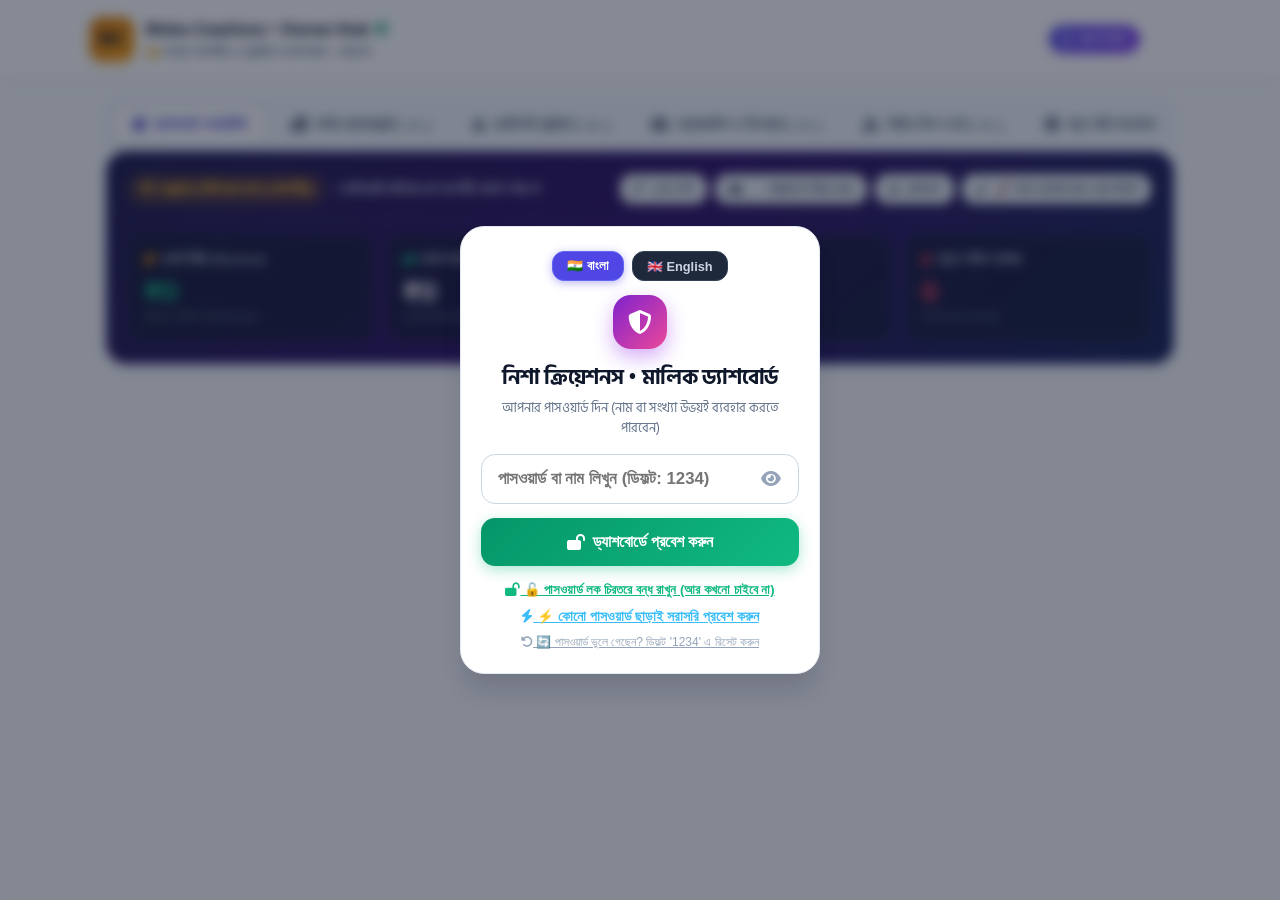
==== commit e9fc98d4: "Add files via upload" ====
--- a/admin.html
+++ b/admin.html
@@ -1144,6 +1144,17 @@
   <script src="products.js?v=20260919_v2"></script>
   <!-- HTML5 QR Code & Barcode Scanner -->
   <script src="https://cdnjs.cloudflare.com/ajax/libs/html5-qrcode/2.3.8/html5-qrcode.min.js"></script>
+
+  <!-- PWA & Mobile App Native Experience -->
+  <meta name="mobile-web-app-capable" content="yes">
+  <meta name="apple-mobile-web-app-capable" content="yes">
+  <meta name="apple-mobile-web-app-status-bar-style" content="black-translucent">
+  <meta name="apple-mobile-web-app-title" content="Nisha Admin">
+  <meta name="theme-color" content="#0b1120">
+  <link rel="manifest" href="manifest.json?v=3">
+  <link rel="icon" type="image/png" href="logo.png">
+  <link rel="apple-touch-icon" href="logo.png">
+
 </head>
 <body>
 
@@ -1222,6 +1233,9 @@
 
       <!-- 3-Lines Hamburger Menu (ভাষা ও লিংক ড্রয়ারের ভেতরে সুরক্ষিত) -->
       <div class="header-quick-links" style="display:flex; align-items:center; gap:8px;">
+        <button type="button" id="adminInstallAppBtn" onclick="triggerAdminAppInstall()" style="background:linear-gradient(135deg, #4f46e5, #7c3aed); color:#fff; border:1px solid #a78bfa; padding:6px 12px; border-radius:20px; font-size:0.75rem; font-weight:800; cursor:pointer; display:inline-flex; align-items:center; gap:6px; box-shadow:0 2px 8px rgba(124,58,237,0.3);">
+          <i class="fa-solid fa-mobile-screen"></i> <span>অ্যাপ ইনস্টল</span>
+        </button>
         <button type="button" class="btn-menu-trigger" onclick="toggleAdminNavDrawer()" aria-label="Menu" title="মেনু ও ভাষা নির্বাচন">
           <i class="fa-solid fa-bars"></i>
         </button>
@@ -5889,6 +5903,17 @@
     .info { font-size: 12px; line-height: 1.4; margin-top: 4px; }
     .pay-badge { background: #eee; padding: 6px; font-size: 13px; font-weight: bold; text-align: center; margin-top: 8px; border-radius: 6px; }
   </style>
+
+  <!-- PWA & Mobile App Native Experience -->
+  <meta name="mobile-web-app-capable" content="yes">
+  <meta name="apple-mobile-web-app-capable" content="yes">
+  <meta name="apple-mobile-web-app-status-bar-style" content="black-translucent">
+  <meta name="apple-mobile-web-app-title" content="Nisha Admin">
+  <meta name="theme-color" content="#0b1120">
+  <link rel="manifest" href="manifest.json?v=3">
+  <link rel="icon" type="image/png" href="logo.png">
+  <link rel="apple-touch-icon" href="logo.png">
+
 </head>
 <body onload="window.print()">
   <div class="label-box">
@@ -7136,6 +7161,17 @@
     th, td { border: 1px solid #ccc; padding: 8px; text-align: left; }
     th { background: #f2f2f2; }
   </style>
+
+  <!-- PWA & Mobile App Native Experience -->
+  <meta name="mobile-web-app-capable" content="yes">
+  <meta name="apple-mobile-web-app-capable" content="yes">
+  <meta name="apple-mobile-web-app-status-bar-style" content="black-translucent">
+  <meta name="apple-mobile-web-app-title" content="Nisha Admin">
+  <meta name="theme-color" content="#0b1120">
+  <link rel="manifest" href="manifest.json?v=3">
+  <link rel="icon" type="image/png" href="logo.png">
+  <link rel="apple-touch-icon" href="logo.png">
+
 </head>
 <body onload="window.print()">
   <div class="invoice-box">
@@ -7484,14 +7520,14 @@
     // DYNAMIC CATEGORIES MANAGEMENT IN ADMIN (ADD & DELETE)
     // ============================================================
     const DEFAULT_CATEGORIES_ADMIN = [
-      { id: 'all', key: 'all', name: 'সব কালেকশন', icon: 'fa-solid fa-wand-magic-sparkles', isIcon: true },
-      { id: 'women', key: 'women', name: '🌸 মহিলাদের কালেকশন', icon: 'fa-solid fa-person-dress', isIcon: true },
-      { id: 'men', key: 'men', name: '👔 পুরুষদের কালেকশন', icon: 'fa-solid fa-shirt', isIcon: true },
-      { id: 'gift', key: 'gift', name: '🎁 গিফট ও কম্বো', icon: 'fa-solid fa-gift', isIcon: true },
-      { id: 'kids', key: 'kids', name: '👶 ছোটদের কালেকশন', icon: 'fa-solid fa-child', isIcon: true },
-      { id: 'saree', key: 'saree', name: 'শাড়ি কালেকশন', icon: 'fa-solid fa-wand-magic', isIcon: true },
-      { id: 'kurti', key: 'kurti', name: 'কুর্তি ও গাউন', icon: 'fa-solid fa-vest', isIcon: true },
-      { id: 'jewel', key: 'jewel', name: 'জুয়েলারি ও গহনা', icon: 'fa-solid fa-gem', isIcon: true }
+      { id: 'all', key: 'all', name: 'সব কালেকশন', img: 'https://images.unsplash.com/photo-1441986300917-64674bd600d8?w=350&auto=format&fit=crop&q=80', icon: 'fa-solid fa-wand-magic-sparkles', isIcon: false },
+      { id: 'women', key: 'women', name: '🌸 মহিলাদের কালেকশন', img: 'https://images.unsplash.com/photo-1583391733956-3750e0ff4e8b?w=350&auto=format&fit=crop&q=80', icon: 'fa-solid fa-person-dress', isIcon: false },
+      { id: 'men', key: 'men', name: '👔 পুরুষদের কালেকশন', img: 'https://images.unsplash.com/photo-1621644825946-b6058e382098?w=350&auto=format&fit=crop&q=80', icon: 'fa-solid fa-shirt', isIcon: false },
+      { id: 'gift', key: 'gift', name: '🎁 গিফট ও কম্বো', img: 'https://images.unsplash.com/photo-1549465220-1a8b9238cd48?w=350&auto=format&fit=crop&q=80', icon: 'fa-solid fa-gift', isIcon: false },
+      { id: 'kids', key: 'kids', name: '👶 ছোটদের কালেকশন', img: 'https://images.unsplash.com/photo-1622290291468-a28f7a7dc6a8?w=350&auto=format&fit=crop&q=80', icon: 'fa-solid fa-child', isIcon: false },
+      { id: 'saree', key: 'saree', name: 'শাড়ি কালেকশন', img: 'https://images.unsplash.com/photo-1610030469983-98e550d6193c?w=350&auto=format&fit=crop&q=80', icon: 'fa-solid fa-wand-magic', isIcon: false },
+      { id: 'kurti', key: 'kurti', name: 'কুর্তি ও গাউন', img: 'https://images.unsplash.com/photo-1595777457583-95e059d581b8?w=350&auto=format&fit=crop&q=80', icon: 'fa-solid fa-vest', isIcon: false },
+      { id: 'jewel', key: 'jewel', name: 'জুয়েলারি ও গহনা', img: 'https://images.unsplash.com/photo-1599643478518-a784e5dc4c8f?w=350&auto=format&fit=crop&q=80', icon: 'fa-solid fa-gem', isIcon: false }
     ];
 
     let uploadedCatImgBase64 = '';
@@ -7500,8 +7536,28 @@
       try {
         const raw = localStorage.getItem('nc_categories');
         if (raw) {
-          const parsed = JSON.parse(raw);
-          if (Array.isArray(parsed) && parsed.length > 0) return parsed;
+          let parsed = JSON.parse(raw);
+          if (Array.isArray(parsed) && parsed.length > 0) {
+            let updated = false;
+            parsed = parsed.map(c => {
+              const def = DEFAULT_CATEGORIES_ADMIN.find(d => d.key === c.key);
+              if (def && (!c.img || c.isIcon)) {
+                updated = true;
+                return { ...c, img: def.img, isIcon: false, icon: def.icon };
+              }
+              return c;
+            });
+            DEFAULT_CATEGORIES_ADMIN.forEach(def => {
+              if (!parsed.some(c => c.key === def.key)) {
+                parsed.push(def);
+                updated = true;
+              }
+            });
+            if (updated) {
+              localStorage.setItem('nc_categories', JSON.stringify(parsed));
+            }
+            return parsed;
+          }
         }
       } catch(e) {}
       localStorage.setItem('nc_categories', JSON.stringify(DEFAULT_CATEGORIES_ADMIN));
@@ -7940,6 +7996,17 @@
       body { padding: 0; }
     }
   </style>
+
+  <!-- PWA & Mobile App Native Experience -->
+  <meta name="mobile-web-app-capable" content="yes">
+  <meta name="apple-mobile-web-app-capable" content="yes">
+  <meta name="apple-mobile-web-app-status-bar-style" content="black-translucent">
+  <meta name="apple-mobile-web-app-title" content="Nisha Admin">
+  <meta name="theme-color" content="#0b1120">
+  <link rel="manifest" href="manifest.json?v=3">
+  <link rel="icon" type="image/png" href="logo.png">
+  <link rel="apple-touch-icon" href="logo.png">
+
 </head>
 <body onload="window.print()">
   ${content}
@@ -8057,6 +8124,17 @@
       body { padding: 0; }
     }
   </style>
+
+  <!-- PWA & Mobile App Native Experience -->
+  <meta name="mobile-web-app-capable" content="yes">
+  <meta name="apple-mobile-web-app-capable" content="yes">
+  <meta name="apple-mobile-web-app-status-bar-style" content="black-translucent">
+  <meta name="apple-mobile-web-app-title" content="Nisha Admin">
+  <meta name="theme-color" content="#0b1120">
+  <link rel="manifest" href="manifest.json?v=3">
+  <link rel="icon" type="image/png" href="logo.png">
+  <link rel="apple-touch-icon" href="logo.png">
+
 </head>
 <body onload="window.print()">
   ${allBillsHtml}
@@ -8527,14 +8605,7 @@
   </div>
 
 
-    // Listen for cross-tab updates to partner shops
-    window.addEventListener('storage', function(e) {
-      if (e.key === 'nc_partner_shops') {
-        if (typeof renderPartnerShopsList === 'function') {
-          renderPartnerShopsList();
-        }
-      }
-    });
+
 
 
   <!-- ================= ADMIN 3-IN-1 PROPER BILL & BARCODE STUDIO MODAL ================= -->
@@ -8784,11 +8855,56 @@
     </div>
   </div>
 
-</body>
-</html>
-
-
-    // =========================================================================
+  <script>
+    // Listen for cross-tab updates to partner shops
+    window.addEventListener('storage', function(e) {
+      if (e.key === 'nc_partner_shops') {
+        if (typeof renderPartnerShopsList === 'function') {
+          renderPartnerShopsList();
+        }
+      }
+    });
+
+
+    // Service Worker Registration for Admin PWA
+    if ('serviceWorker' in navigator) {
+      window.addEventListener('load', () => {
+        navigator.serviceWorker.register('sw.js?v=20260930').then(reg => {
+          console.log('Admin ServiceWorker registered:', reg.scope);
+        }).catch(err => {
+          console.warn('Admin ServiceWorker failed:', err);
+        });
+      });
+    }
+
+    let adminDeferredPrompt = null;
+    window.addEventListener('beforeinstallprompt', (e) => {
+      e.preventDefault();
+      adminDeferredPrompt = e;
+      const btn = document.getElementById('adminInstallAppBtn');
+      if (btn) btn.style.display = 'inline-flex';
+      const drawerBtn = document.getElementById('adminDrawerInstallBtn');
+      if (drawerBtn) drawerBtn.style.display = 'flex';
+    });
+
+    function triggerAdminAppInstall() {
+      if (adminDeferredPrompt) {
+        adminDeferredPrompt.prompt();
+        adminDeferredPrompt.userChoice.then((choiceResult) => {
+          if (choiceResult.outcome === 'accepted') {
+            console.log('Admin PWA installed');
+          }
+          adminDeferredPrompt = null;
+          const btn = document.getElementById('adminInstallAppBtn');
+          if (btn) btn.style.display = 'none';
+        });
+      } else {
+        alert('অ্যাপটি মোবাইলে ইনস্টল করতে আপনার ব্রাউজারের থ্রি-ডট (⋮) মেনুতে ট্যাপ করে "Add to Home screen" বা "Install app" সিলেক্ট করুন!');
+      }
+    }
+
+
+// =========================================================================
     // 📍 PINCODE & DELIVERY SERVICEABILITY MASTER CONTROLLER
     // =========================================================================
     const DEFAULT_SERVICEABLE_PINCODES = [
@@ -9068,3 +9184,6 @@
       if (typeof renderWarehouseOperations === 'function') renderWarehouseOperations();
       alert(`✅ '${prod.title}' শাড়ির গোডাউন ভিত্তিক স্টক সফলভাবে আপডেট হয়েছে! মোট স্টক: ${totalStock} পিস।`);
     }
+  </script>
+</body>
+</html>
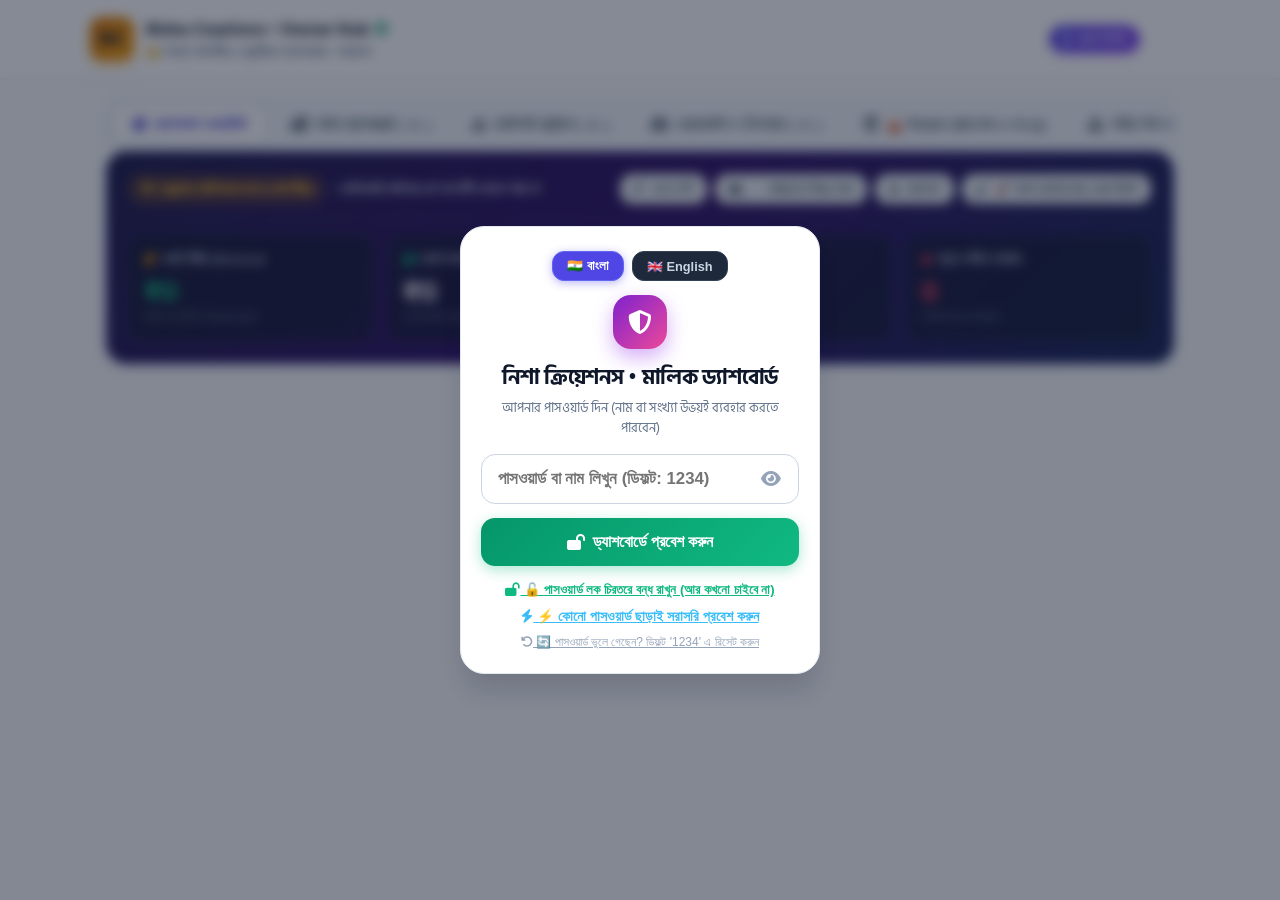
==== commit 97b0fafc: "Add files via upload" ====
--- a/admin.html
+++ b/admin.html
@@ -1359,6 +1359,9 @@
         <i class="fa-solid fa-boxes-packing"></i> প্যাকিং ও ওয়্যারহাউস হাব (<span id="countTabWarehouse">0</span>)
       </button>
 
+      <button type="button" class="adm-tab-btn" id="tabBtnHaatShops" onclick="switchAdminView('haatShops')">
+        <i class="fa-solid fa-store"></i> <span>🎪 পিনকোড হাটের স্টল ও শপ (<span id="countTabHaatShops">5</span>)</span>
+      </button>
       <button type="button" class="adm-tab-btn" id="tabBtnStock" onclick="switchAdminView('stock')">
         <i class="fa-solid fa-layer-group"></i> শাড়ির স্টক ও ইনভেন্টরি (<span id="countTabStock">0</span>)
       </button>
@@ -1559,54 +1562,70 @@
 
     <div 
 <!-- TAB: SHOPS DISABLED -->
-    <div id="pane-shops" class="tab-pane" style="display:none !important;">
+    <div id="pane-haatShops" class="tab-pane">
       <div class="owner-card" style="margin-bottom:18px;">
         <div style="display:flex; justify-content:space-between; align-items:center; flex-wrap:wrap; gap:12px; margin-bottom:14px;">
           <div>
-            <h3 style="font-size:1.15rem; font-weight:800; color:#0f172a; display:flex; align-items:center; gap:8px;">
-              <i class="fa-solid fa-store" style="color:var(--primary);"></i> লোকাল শপ পার্টনার নেটওয়ার্ক ও অনবোর্ডিং পোর্টাল
+            <h3 style="font-size:1.15rem; font-weight:800; color:#fff; display:flex; align-items:center; gap:8px;">
+              <i class="fa-solid fa-store" style="color:#f59e0b;"></i> 🎪 পিনকোড ভিত্তিক হাটের বুটিক স্টল ও ভাড়া নেওয়া শাখা কাউন্টার
             </h3>
-            <p style="font-size:0.78rem; color:#64748b; margin-top:3px;">
-              আমতা ও পার্শ্ববর্তী এলাকার সাধারণ দোকানদারদের অনবোর্ড করুন। দোকানদাররা পণ্য আপলোড করবে ও প্যাক করবে, আর সেন্ট্রাল ডেলিভারি টিম তাঁদের দোকান থেকে পার্সেল তুলে গ্রাহকের বাড়ি পৌঁছে দেবে।
+            <p style="font-size:0.78rem; color:#94a3b8; margin-top:3px;">
+              আমতা, বাগনান, উলুবেড়িয়া, উদয়নারায়ণপুর ইত্যাদি এলাকার সাপ্তাহিক হাটে বা বাজারে ভাড়া নেওয়া ছোটখাটো বুটিক স্টল, অস্থায়ী কাউন্টার ও পিকআপ পয়েন্ট পরিচালনা করুন।
             </p>
           </div>
           <div style="display:flex; gap:8px; flex-wrap:wrap;">
-            <a href="seller.html" target="_blank" style="background:var(--primary); color:#fff; text-decoration:none; padding:10px 16px; border-radius:10px; font-weight:800; font-size:0.82rem; display:inline-flex; align-items:center; gap:6px;">
-              <i class="fa-solid fa-plus-circle"></i> নতুন দোকানদার রেজিস্ট্রেশন ফর্ম (seller.html)
-            </a>
-            <button type="button" onclick="copySellerOnboardingLink()" style="background:#059669; color:#fff; border:none; padding:10px 16px; border-radius:10px; font-weight:800; font-size:0.82rem; cursor:pointer; display:inline-flex; align-items:center; gap:6px;">
-              <i class="fa-solid fa-share-nodes"></i> হোয়াটসঅ্যাপে লিঙ্ক শেয়ার
+            <button type="button" onclick="openAddEditHaatStallModal()" style="background:linear-gradient(135deg, #f59e0b, #d97706); color:#fff; border:none; padding:10px 16px; border-radius:10px; font-weight:800; font-size:0.82rem; cursor:pointer; display:inline-flex; align-items:center; gap:6px; box-shadow:0 3px 10px rgba(217,119,6,0.25);">
+              <i class="fa-solid fa-plus-circle"></i> + নতুন হাটের স্টল / ভাড়া দোকান যুক্ত করুন
             </button>
-          </div>
-        </div>
-
-        <!-- Required Documents Reference Guide -->
-        <div style="background:#f0fdf4; border:1.5px solid #bbf7d0; border-radius:12px; padding:14px 16px; margin-bottom:18px;">
-          <div style="font-size:0.88rem; font-weight:800; color:#166534; margin-bottom:6px; display:flex; align-items:center; gap:6px;">
-            <i class="fa-solid fa-file-circle-check"></i> নতুন দোকান যুক্ত করার জন্য প্রয়োজনীয় ডকুমেন্টস গাইড:
-          </div>
-          <div style="display:grid; grid-template-columns:repeat(auto-fit, minmax(220px, 1fr)); gap:10px; font-size:0.78rem; color:#14532d;">
-            <div>• <strong>দোকানের নাম ও পূর্ণ ঠিকানা:</strong> বাজার এলাকা ও ল্যান্ডমার্ক (পিকআপ পয়েন্টের জন্য)।</div>
-            <div>• <strong>মালিকের হোয়াটসঅ্যাপ নম্বর:</strong> সরাসরি অর্ডার অ্যালার্ট পাওয়ার জন্য।</div>
-            <div>• <strong>ব্যবসার প্রমাণপত্র:</strong> ট্রেড লাইসেন্স / উদ্যম আধার / সাইনবোর্ড ফটো / GST।</div>
-            <div>• <strong>পেমেন্ট সেটেলমেন্ট:</strong> ব্যাংক অ্যাকাউন্ট নম্বর ও IFSC অথবা PhonePe/GPay UPI আইডি।</div>
-          </div>
-        </div>
-
-        <!-- Active Shops List -->
-        <div style="font-size:0.95rem; font-weight:800; color:#0f172a; margin-bottom:12px; display:flex; justify-content:space-between; align-items:center; flex-wrap:wrap; gap:8px;">
-          <span>অনবোর্ডেড শপ পার্টনার্স তালিকা:</span>
-          <div style="display:flex; align-items:center; gap:8px;">
-            <span style="font-size:0.78rem; color:#64748b;" id="partnerShopsTotalCount">মোট দোকান: ১ টি</span>
-            <button type="button" onclick="renderPartnerShopsList()" style="background:#f1f5f9; border:1px solid #cbd5e1; color:#334155; padding:4px 10px; border-radius:6px; font-size:0.75rem; font-weight:800; cursor:pointer; display:inline-flex; align-items:center; gap:4px;">
-              <i class="fa-solid fa-rotate"></i> রিফ্রেশ লিস্ট
+            <button type="button" onclick="printHaatStallsSchedule()" style="background:#1e293b; color:#cbd5e1; border:1px solid #334155; padding:10px 14px; border-radius:10px; font-weight:700; font-size:0.82rem; cursor:pointer; display:inline-flex; align-items:center; gap:6px;">
+              <i class="fa-solid fa-print"></i> 🖨️ শিডিউল ও ভাড়ার তালিকা
             </button>
           </div>
         </div>
 
-        <div id="partnerShopsGridContainer" style="display:grid; grid-template-columns:repeat(auto-fit, minmax(280px, 1fr)); gap:12px;">
-          <!-- Dynamically populated -->
-        </div>
+        <!-- KPI Summary Strip -->
+        <div style="display:grid; grid-template-columns:repeat(auto-fit, minmax(180px, 1fr)); gap:12px; margin-bottom:18px;">
+          <div style="background:#090d16; border:1px solid #1e293b; border-radius:12px; padding:12px;">
+            <div style="font-size:0.72rem; color:#94a3b8; font-weight:700;">🎪 মোট সক্রিয় স্টল/দোকান</div>
+            <div style="font-size:1.4rem; font-weight:800; color:#f59e0b; margin-top:4px;"><span id="kpiHaatTotalStalls">5</span> টি</div>
+          </div>
+          <div style="background:#090d16; border:1px solid #1e293b; border-radius:12px; padding:12px;">
+            <div style="font-size:0.72rem; color:#94a3b8; font-weight:700;">📍 কভার করা পিনকোড</div>
+            <div style="font-size:1.4rem; font-weight:800; color:#38bdf8; margin-top:4px;"><span id="kpiHaatPincodes">6</span> টি</div>
+          </div>
+          <div style="background:#090d16; border:1px solid #1e293b; border-radius:12px; padding:12px;">
+            <div style="font-size:0.72rem; color:#94a3b8; font-weight:700;">💰 মাসিক ভাড়ার মোট বাজেট</div>
+            <div style="font-size:1.4rem; font-weight:800; color:#10b981; margin-top:4px;"><span id="kpiHaatTotalRent">₹11,500</span></div>
+          </div>
+          <div style="background:#090d16; border:1px solid #1e293b; border-radius:12px; padding:12px;">
+            <div style="font-size:0.72rem; color:#94a3b8; font-weight:700;">📦 স্টলগুলোতে মোট মজুত মাল</div>
+            <div style="font-size:1.4rem; font-weight:800; color:#c084fc; margin-top:4px;"><span id="kpiHaatTotalStock">109</span> পিস</div>
+          </div>
+        </div>
+
+        <!-- Filter & Search Bar -->
+        <div style="background:#090d16; border:1px solid #1e293b; border-radius:12px; padding:10px 14px; margin-bottom:16px; display:flex; align-items:center; justify-content:space-between; flex-wrap:wrap; gap:10px;">
+          <div style="display:flex; align-items:center; gap:8px; flex-wrap:wrap;">
+            <span style="font-size:0.78rem; font-weight:700; color:#cbd5e1;">📍 পিনকোড ফিল্টার:</span>
+            <select id="haatPinFilterSelect" onchange="filterHaatStallsByPin(this.value)" style="background:#1e293b; border:1px solid #334155; color:#fff; padding:6px 12px; border-radius:8px; font-size:0.78rem; font-weight:700; cursor:pointer;">
+              <option value="all">সব পিনকোড ও এলাকা</option>
+              <option value="711401">711401 - আমতা সদর</option>
+              <option value="711303">711303 - বাগনান</option>
+              <option value="711410">711410 - উদয়নারায়ণপুর</option>
+              <option value="711312">711312 - উলুবেড়িয়া</option>
+              <option value="711414">711414 - জয়পুর</option>
+            </select>
+          </div>
+          <div style="font-size:0.75rem; color:#94a3b8;">
+            * কাস্টমাররা অর্ডারের সময় তাদের নিজস্ব পিনকোডের হাটের স্টল থেকে ₹০ খরচে কাপড় দেখে নিতে পারেন।
+          </div>
+        </div>
+
+        <!-- Haat Stalls Grid Container -->
+        <div id="haatStallsGridContainer" style="display:grid; grid-template-columns:repeat(auto-fit, minmax(320px, 1fr)); gap:14px;">
+          <!-- Dynamically populated by renderHaatStallsList() -->
+        </div>
+
       </div>
     </div>
 
@@ -1718,7 +1737,10 @@
             <i class="fa-solid fa-boxes-stacked" style="color:var(--amber);"></i>
             <span id="t-stockTotalTitle">শাড়ির স্টক তালিকা</span> (<span id="stockHeaderTotalCount">0</span>)
           </div>
-          <div style="display:flex; gap:6px;">
+          <div style="display:flex; gap:6px; flex-wrap:wrap;">
+            <button type="button" class="btn-fast-action" style="background:linear-gradient(135deg, #059669, #10b981); color:#fff; padding:8px 14px; font-size:0.75rem; border-radius:10px; font-weight:800; display:inline-flex; align-items:center; gap:6px; box-shadow:0 3px 10px rgba(16,185,129,0.3);" onclick="openWeeklyRestockBillModal()">
+              <i class="fa-solid fa-clipboard-list"></i> <span>📋 সাপ্তাহিক মালের ক্রয়ের বিল</span>
+            </button>
             <button type="button" class="btn-fast-action" style="background:#dc2626; color:#fff; padding:8px 12px; font-size:0.75rem; border-radius:10px; font-weight:800;" onclick="clearAllDemoProducts()">
               <i class="fa-solid fa-trash-can"></i> <span id="t-btnClearAllDemo">সব ডেমো শাড়ি মুছুন</span>
             </button>
@@ -1728,6 +1750,78 @@
           </div>
         </div>
         <input type="text" id="stockFilterInput" class="form-ctrl" placeholder="শাড়ির নাম দিয়ে ফিল্টার করুন..." oninput="renderOwnerStock()">
+        
+        <!-- 📦 ওয়্যারহাউস র্যাক লোকেশন ও বেশি মাল মজুত ম্যাপ (Visual Stock Density & Rack Locator) -->
+        <div class="owner-card" style="margin-top:14px; background:#0b1120; border:1px solid #1e293b; padding:14px; border-radius:14px;">
+          <div style="display:flex; justify-content:space-between; align-items:center; flex-wrap:wrap; gap:10px; margin-bottom:12px; border-bottom:1px solid #1e293b; padding-bottom:10px;">
+            <div>
+              <div style="font-size:1rem; font-weight:800; color:#fff; display:flex; align-items:center; gap:8px;">
+                <i class="fa-solid fa-layer-group" style="color:#38bdf8;"></i> স্টকে কোন তাকে কি শাড়ি আছে ও কোনখানে বেশি মাল মজুত (Rack Locator)
+              </div>
+              <div style="font-size:0.75rem; color:#94a3b8; margin-top:2px;">
+                তাকের অবস্থান অনুযায়ী শাড়ি ও পোশাকের সঠিক লোকেশন এবং কোন তাকে বেশি মাল ঠাসা আছে তার লাইভ হিটম্যাপ।
+              </div>
+            </div>
+            <div style="display:flex; gap:6px;">
+              <button type="button" onclick="filterRackDensityView('all')" id="btnRackFilterAll" style="background:#1e293b; color:#fff; border:1px solid #334155; padding:5px 10px; border-radius:6px; font-size:0.72rem; font-weight:700; cursor:pointer;">সব তাক</button>
+              <button type="button" onclick="filterRackDensityView('heavy')" id="btnRackFilterHeavy" style="background:rgba(16,185,129,0.15); color:#34d399; border:1px solid #10b981; padding:5px 10px; border-radius:6px; font-size:0.72rem; font-weight:800; cursor:pointer;">🟢 বেশি মাল মজুত তাক</button>
+              <button type="button" onclick="filterRackDensityView('low')" id="btnRackFilterLow" style="background:rgba(239,68,68,0.15); color:#f87171; border:1px solid #ef4444; padding:5px 10px; border-radius:6px; font-size:0.72rem; font-weight:800; cursor:pointer;">🔴 খালি / কম মালের তাক</button>
+            </div>
+          </div>
+          <div id="visualRackDensityMatrixContainer" style="display:grid; grid-template-columns:repeat(auto-fit, minmax(280px, 1fr)); gap:12px;">
+            <!-- Dynamically populated by renderVisualRackDensityMatrix() -->
+          </div>
+        </div>
+
+        <!-- 🎯 মিনিমাম ২০টি অর্ডারের রিস্টক সেটিং ও বাজার কেনাকাটার লিস্ট (20-Order Lot Purchase Rule) -->
+        <div class="owner-card" style="margin-top:14px; background:#0b1120; border:1.5px solid #6366f1; padding:14px; border-radius:14px;">
+          <div style="display:flex; justify-content:space-between; align-items:center; flex-wrap:wrap; gap:10px; margin-bottom:12px; border-bottom:1px solid #1e293b; padding-bottom:10px;">
+            <div>
+              <div style="font-size:1rem; font-weight:800; color:#fff; display:flex; align-items:center; gap:8px;">
+                <i class="fa-solid fa-cart-flatbed" style="color:#f59e0b;"></i> মিনিমাম ২০টি অর্ডারের রিস্টক সেটিং (মালের বাজার ফর্দ)
+              </div>
+              <div style="font-size:0.75rem; color:#c7d2fe; margin-top:2px;">
+                নিয়ম: শুধুমাত্র যে প্রোডাক্টগুলোর <strong>কমপক্ষে ২০টি করে অর্ডার বা ঘাটতি</strong> রয়েছে, সেগুলোই অটোমেটিক সেটিং স্টকে উঠে যাবে এবং কেনার জন্য প্রস্তুত হবে।
+              </div>
+            </div>
+            <div style="display:flex; align-items:center; gap:8px;">
+              <span style="font-size:0.75rem; color:#cbd5e1; font-weight:700;">সেটিং লট:</span>
+              <select id="selectMinOrderThreshold" onchange="changeMinOrderThreshold(this.value)" style="background:#1e293b; border:1px solid #6366f1; color:#fde047; font-weight:800; padding:4px 8px; border-radius:6px; font-size:0.78rem;">
+                <option value="20" selected>মিনিমাম ২০ পিস (১ কুড়ি)</option>
+                <option value="15">মিনিমাম ১৫ পিস</option>
+                <option value="30">মিনিমাম ৩০ পিস</option>
+                <option value="40">মিনিমাম ৪০ পিস (২ কুড়ি)</option>
+              </select>
+              <button type="button" onclick="print20OrderRestockBill()" style="background:#4338ca; color:#fff; border:none; padding:6px 12px; border-radius:8px; font-size:0.75rem; font-weight:800; cursor:pointer;">
+                <i class="fa-solid fa-print"></i> ২০-লট বিল প্রিন্ট
+              </button>
+            </div>
+          </div>
+          <div id="min20OrderPurchaseContainer">
+            <!-- Dynamically populated by renderMin20OrderPurchaseList() -->
+          </div>
+        </div>
+
+        <!-- Live Inventory Health & Auto-Restock Summary Bar -->
+        <div id="stockHealthSummaryBar" style="margin-top:10px; background:#090d16; border:1px solid #1e293b; border-radius:10px; padding:10px 14px; display:flex; align-items:center; justify-content:space-between; flex-wrap:wrap; gap:8px;">
+          <div style="display:flex; align-items:center; gap:8px; flex-wrap:wrap;">
+            <span style="font-size:0.78rem; font-weight:800; color:#38bdf8; display:flex; align-items:center; gap:5px;">
+              <i class="fa-solid fa-chart-pie"></i> স্টক এনালাইসিস:
+            </span>
+            <span id="pillStockOut" style="background:rgba(239,68,68,0.15); border:1px solid #ef4444; color:#fca5a5; font-size:0.72rem; font-weight:800; padding:2px 8px; border-radius:6px; cursor:pointer;" onclick="openWeeklyRestockBillModal('out')">
+              🔴 শেষ হয়ে গেছে: <strong id="countOutItems">0</strong> টি
+            </span>
+            <span id="pillStockLow" style="background:rgba(245,158,11,0.15); border:1px solid #f59e0b; color:#fde68a; font-size:0.72rem; font-weight:800; padding:2px 8px; border-radius:6px; cursor:pointer;" onclick="openWeeklyRestockBillModal('low')">
+              🟡 কম স্টক (&lt;৫ টি): <strong id="countLowItems">0</strong> টি
+            </span>
+            <span id="pillStockGood" style="background:rgba(16,185,129,0.15); border:1px solid #10b981; color:#a7f3d0; font-size:0.72rem; font-weight:800; padding:2px 8px; border-radius:6px;">
+              🟢 পর্যাপ্ত স্টক: <strong id="countGoodItems">0</strong> টি
+            </span>
+          </div>
+          <button type="button" onclick="openWeeklyRestockBillModal()" style="background:#1e1b4b; border:1px solid #6366f1; color:#c7d2fe; font-size:0.72rem; font-weight:800; padding:4px 10px; border-radius:6px; cursor:pointer; display:inline-flex; align-items:center; gap:5px;">
+            <i class="fa-solid fa-file-invoice"></i> ১-ক্লিকে মালের বিল দেখুন &gt;
+          </button>
+        </div>
       </div>
       <div class="inv-grid" id="stockGridContainer"></div>
     </div>
@@ -2535,7 +2629,7 @@
             <input type="text" id="admNewPinNumber" maxlength="6" placeholder="পিনকোড (যেমন 711315)" style="background:#1e293b; border:1px solid #334155; color:#fde047; font-weight:800; border-radius:8px; padding:8px 10px; font-size:0.85rem;">
             <input type="text" id="admNewPinArea" placeholder="এলাকার নাম (যেমন শ্যামপুর)" style="background:#1e293b; border:1px solid #334155; color:#fff; border-radius:8px; padding:8px 10px; font-size:0.85rem;">
             <select id="admNewPinTime" style="background:#1e293b; border:1px solid #334155; color:#fff; border-radius:8px; padding:8px 10px; font-size:0.82rem;">
-              <option value="২ ঘণ্টার মধ্যে এক্সপ্রেস ডেলিভারি">⚡ ২ ঘণ্টার এক্সপ্রেস ডেলিভারি</option>
+              <option value="১ দিনে নিশ্চিত হোম ডেলিভারি">⚡ ১ দিনে ডেলিভারি ডেলিভারি</option>
               <option value="২৪ ঘণ্টার মধ্যে ডেলিভারি" selected>🚚 ২৪ ঘণ্টার মধ্যে ডেলিভারি</option>
               <option value="৪৮ ঘণ্টার মধ্যে ডেলিভারি">📦 ৪৮ ঘণ্টার মধ্যে ডেলিভারি</option>
             </select>
@@ -4265,9 +4359,10 @@
     renderOwnerStock();
   } else if (tabKey === 'add') {
     document.getElementById('tabBtnAdd')?.classList.add('active');
-  } else if (tabKey === 'shops') {
-    document.getElementById('tabBtnShops')?.classList.add('active');
-    renderPartnerShopsList();
+  } else if (tabKey === 'haatShops' || tabKey === 'shops') {
+    document.getElementById('tabBtnHaatShops')?.classList.add('active');
+    document.getElementById('pane-haatShops')?.classList.add('active');
+    renderHaatStallsList();
   }
 }
 
@@ -4771,6 +4866,9 @@
 
     // Stock
     function renderOwnerStock() {
+      try { updateStockHealthSummary(); } catch(e){}
+      try { renderVisualRackDensityMatrix(); } catch(e){}
+      try { renderMin20OrderPurchaseList(); } catch(e){}
       const grid = document.getElementById('stockGridContainer');
       if (!grid) return;
 
@@ -8608,6 +8706,132 @@
 
 
 
+  
+  
+  <!-- ================= 🎪 ADD/EDIT HAAT STALL & RENTAL BOUTIQUE MODAL ================= -->
+  <div id="addEditHaatStallModal" style="display:none; position:fixed; inset:0; background:rgba(15,23,42,0.8); backdrop-filter:blur(6px); z-index:999999; align-items:center; justify-content:center; padding:12px; overflow-y:auto;">
+    <div style="background:#0f172a; color:#fff; border-radius:18px; max-width:580px; width:100%; border:1px solid #334155; box-shadow:0 25px 50px rgba(0,0,0,0.4); overflow:hidden;">
+      <div style="background:#1e293b; padding:14px 18px; display:flex; justify-content:space-between; align-items:center; border-bottom:1px solid #334155;">
+        <div style="font-weight:800; font-size:1rem; display:flex; align-items:center; gap:8px;">
+          <i class="fa-solid fa-store" style="color:#f59e0b;"></i> <span id="stallModalTitle">নতুন হাটের স্টল / ভাড়া দোকান যুক্ত করুন</span>
+        </div>
+        <button type="button" onclick="closeAddEditHaatStallModal()" style="background:#334155; color:#cbd5e1; border:none; width:30px; height:30px; border-radius:50%; font-size:1rem; cursor:pointer;">✕</button>
+      </div>
+      <form id="haatStallForm" onsubmit="handleSaveHaatStall(event)" style="padding:18px;">
+        <input type="hidden" id="stall_edit_id">
+        <div style="display:grid; grid-template-columns:1fr 1fr; gap:12px; margin-bottom:12px;">
+          <div>
+            <label style="display:block; font-size:0.75rem; font-weight:700; color:#cbd5e1; margin-bottom:4px;">📍 পিনকোড *</label>
+            <input type="text" id="stall_pincode" required placeholder="যেমন: 711401" style="width:100%; background:#1e293b; border:1px solid #334155; color:#fff; padding:8px 10px; border-radius:8px; font-size:0.85rem;">
+          </div>
+          <div>
+            <label style="display:block; font-size:0.75rem; font-weight:700; color:#cbd5e1; margin-bottom:4px;">এলাকার নাম *</label>
+            <input type="text" id="stall_area" required placeholder="যেমন: আমতা সদর / বাগনান" style="width:100%; background:#1e293b; border:1px solid #334155; color:#fff; padding:8px 10px; border-radius:8px; font-size:0.85rem;">
+          </div>
+        </div>
+        <div style="margin-bottom:12px;">
+          <label style="display:block; font-size:0.75rem; font-weight:700; color:#cbd5e1; margin-bottom:4px;">🎪 হাটের / বাজারের নাম *</label>
+          <input type="text" id="stall_haat_name" required placeholder="যেমন: আমতা চাঁদনী বাজার সাপ্তাহিক হাট বুটিক স্টল" style="width:100%; background:#1e293b; border:1px solid #334155; color:#fff; padding:8px 10px; border-radius:8px; font-size:0.85rem;">
+        </div>
+        <div style="display:grid; grid-template-columns:1fr 1fr; gap:12px; margin-bottom:12px;">
+          <div>
+            <label style="display:block; font-size:0.75rem; font-weight:700; color:#cbd5e1; margin-bottom:4px;">🗓️ হাট বসার দিন ও সময় *</label>
+            <input type="text" id="stall_days" required placeholder="যেমন: প্রতি রবি ও বৃহস্পতিবার" style="width:100%; background:#1e293b; border:1px solid #334155; color:#fff; padding:8px 10px; border-radius:8px; font-size:0.85rem;">
+          </div>
+          <div>
+            <label style="display:block; font-size:0.75rem; font-weight:700; color:#cbd5e1; margin-bottom:4px;">💰 ভাড়ার পরিমাণ ও ধরন *</label>
+            <input type="text" id="stall_rent" required placeholder="যেমন: দৈনিক ₹২০০ বা মাসিক ₹২,৫০০" style="width:100%; background:#1e293b; border:1px solid #334155; color:#fff; padding:8px 10px; border-radius:8px; font-size:0.85rem;">
+          </div>
+        </div>
+        <div style="margin-bottom:12px;">
+          <label style="display:block; font-size:0.75rem; font-weight:700; color:#cbd5e1; margin-bottom:4px;">📍 পূর্ণ ঠিকানা ও শেড নম্বর</label>
+          <input type="text" id="stall_address" placeholder="যেমন: আমতা স্টেশন রোড, সিনেমা তলা মোড়, শেড নং B-12" style="width:100%; background:#1e293b; border:1px solid #334155; color:#fff; padding:8px 10px; border-radius:8px; font-size:0.85rem;">
+        </div>
+        <div style="display:grid; grid-template-columns:1fr 1fr; gap:12px; margin-bottom:14px;">
+          <div>
+            <label style="display:block; font-size:0.75rem; font-weight:700; color:#cbd5e1; margin-bottom:4px;">👤 স্টল ইনচার্জ / ম্যানেজার</label>
+            <input type="text" id="stall_incharge" placeholder="যেমন: সাহেব ঘাঁটি / রাহুল" style="width:100%; background:#1e293b; border:1px solid #334155; color:#fff; padding:8px 10px; border-radius:8px; font-size:0.85rem;">
+          </div>
+          <div>
+            <label style="display:block; font-size:0.75rem; font-weight:700; color:#cbd5e1; margin-bottom:4px;">📞 মোবাইল / হোয়াটসঅ্যাপ নম্বর *</label>
+            <input type="tel" id="stall_phone" required placeholder="যেমন: 9239413517" style="width:100%; background:#1e293b; border:1px solid #334155; color:#fff; padding:8px 10px; border-radius:8px; font-size:0.85rem;">
+          </div>
+        </div>
+        <div style="display:grid; grid-template-columns:1fr 1fr; gap:12px; margin-bottom:16px;">
+          <div>
+            <label style="display:block; font-size:0.75rem; font-weight:700; color:#cbd5e1; margin-bottom:4px;">📦 স্টকে বর্তমান শাড়ির সংখ্যা (পিস)</label>
+            <input type="number" id="stall_stock" min="0" value="25" style="width:100%; background:#1e293b; border:1px solid #334155; color:#fff; padding:8px 10px; border-radius:8px; font-size:0.85rem;">
+          </div>
+          <div style="display:flex; align-items:center; gap:8px; margin-top:22px;">
+            <input type="checkbox" id="stall_pickup" checked style="width:18px; height:18px; cursor:pointer;">
+            <label for="stall_pickup" style="font-size:0.78rem; font-weight:700; color:#cbd5e1; cursor:pointer;">অনলাইন অর্ডারের ফ্রি পিকআপ সক্রিয়</label>
+          </div>
+        </div>
+        <div style="display:flex; justify-content:flex-end; gap:8px; border-top:1px solid #334155; padding-top:14px;">
+          <button type="button" onclick="closeAddEditHaatStallModal()" style="background:#1e293b; border:1px solid #334155; color:#cbd5e1; padding:8px 16px; border-radius:8px; font-size:0.82rem; font-weight:700; cursor:pointer;">বাতিল</button>
+          <button type="submit" style="background:linear-gradient(135deg, #f59e0b, #d97706); border:none; color:#fff; padding:8px 20px; border-radius:8px; font-size:0.82rem; font-weight:800; cursor:pointer; box-shadow:0 2px 8px rgba(217,119,6,0.3);">💾 সংরক্ষণ করুন</button>
+        </div>
+      </form>
+    </div>
+  </div>
+
+  <!-- ================= 📋 WEEKLY RESTOCK & PROCUREMENT BILL MODAL ================= -->
+  <div id="adminWeeklyRestockBillModal" style="display:none; position:fixed; inset:0; background:rgba(15,23,42,0.75); backdrop-filter:blur(6px); z-index:999999; align-items:center; justify-content:center; padding:12px; overflow-y:auto;">
+    <div style="background:#ffffff; color:#0f172a; border-radius:18px; max-width:820px; width:100%; max-height:94vh; display:flex; flex-direction:column; box-shadow:0 25px 50px -12px rgba(0,0,0,0.35); border:1px solid #cbd5e1; overflow:hidden;">
+      
+      <!-- Modal Navigation Header (No-Print) -->
+      <div class="no-print" style="background:#0f172a; color:#fff; padding:12px 18px; display:flex; justify-content:space-between; align-items:center; border-bottom:1px solid #334155;">
+        <div>
+          <div style="font-weight:800; font-size:1.05rem; display:flex; align-items:center; gap:8px;">
+            <i class="fa-solid fa-clipboard-list" style="color:#10b981;"></i> সাপ্তাহিক মালের রিস্টক ও ক্রয়ের বিল / বাজার ফর্দ
+          </div>
+          <div style="font-size:0.72rem; color:#94a3b8;">নিশা ক্রিয়েশনস • স্টক ঘাটতি এনালাইসিস ও পাইকারি কেনাকাটার অটোমেটিক চালান</div>
+        </div>
+        <button type="button" onclick="closeWeeklyRestockBillModal()" style="background:#334155; color:#fff; border:none; width:32px; height:32px; border-radius:50%; font-size:1rem; cursor:pointer;">✕</button>
+      </div>
+
+      <!-- Quick Action Tabs & Stats Banner (No-Print) -->
+      <div class="no-print" style="background:#f8fafc; padding:10px 16px; border-bottom:1px solid #e2e8f0; display:flex; justify-content:space-between; align-items:center; flex-wrap:wrap; gap:10px;">
+        <div style="display:flex; gap:6px; flex-wrap:wrap;">
+          <button type="button" id="btnRestockTabAll" onclick="filterRestockModalView('all')" style="padding:6px 12px; border-radius:8px; border:1px solid #cbd5e1; background:#4338ca; color:#fff; font-size:0.75rem; font-weight:800; cursor:pointer;">
+            সব প্রয়োজন (<span id="restockStatTotalItems">0</span>)
+          </button>
+          <button type="button" id="btnRestockTabOut" onclick="filterRestockModalView('out')" style="padding:6px 12px; border-radius:8px; border:1px solid #fca5a5; background:#fee2e2; color:#b91c1c; font-size:0.75rem; font-weight:800; cursor:pointer;">
+            🔴 শেষ হওয়া (<span id="restockStatOutItems">0</span>)
+          </button>
+          <button type="button" id="btnRestockTabLow" onclick="filterRestockModalView('low')" style="padding:6px 12px; border-radius:8px; border:1px solid #fde68a; background:#fef3c7; color:#92400e; font-size:0.75rem; font-weight:800; cursor:pointer;">
+            🟡 কম স্টক (<span id="restockStatLowItems">0</span>)
+          </button>
+        </div>
+        <div style="font-size:0.82rem; font-weight:800; color:#1e293b; background:#e0e7ff; padding:6px 12px; border-radius:8px; border:1px solid #c7d2fe;">
+          মোট মাল: <span id="restockTotalUnitsPill" style="color:#4338ca;">0</span> পিস | আনুমানিক বাজেট: <span id="restockTotalBudgetPill" style="color:#047857;">₹0</span>
+        </div>
+      </div>
+
+      <!-- Printable Document Area -->
+      <div id="weeklyRestockPrintArea" style="flex:1; overflow-y:auto; padding:20px 24px; background:#fff;">
+        <!-- Rendered dynamically by renderWeeklyRestockBill() -->
+      </div>
+
+      <!-- Modal Bottom Actions (No-Print) -->
+      <div class="no-print" style="background:#f1f5f9; padding:12px 18px; border-top:1px solid #e2e8f0; display:flex; justify-content:space-between; align-items:center; flex-wrap:wrap; gap:10px;">
+        <div style="display:flex; gap:8px;">
+          <button type="button" onclick="printWeeklyRestockBill()" style="background:#4338ca; color:#fff; border:none; padding:10px 16px; border-radius:10px; font-weight:800; font-size:0.85rem; cursor:pointer; display:inline-flex; align-items:center; gap:6px; box-shadow:0 3px 10px rgba(67,56,202,0.25);">
+            <i class="fa-solid fa-print"></i> 🖨️ ক্রয়ের বিল প্রিন্ট / PDF সেভ
+          </button>
+          <button type="button" onclick="shareWeeklyRestockWhatsApp()" style="background:#16a34a; color:#fff; border:none; padding:10px 16px; border-radius:10px; font-weight:800; font-size:0.85rem; cursor:pointer; display:inline-flex; align-items:center; gap:6px; box-shadow:0 3px 10px rgba(22,163,74,0.25);">
+            <i class="fa-brands fa-whatsapp"></i> 📲 WhatsApp-এ ফর্দ পাঠান
+          </button>
+        </div>
+        <button type="button" onclick="closeWeeklyRestockBillModal()" style="background:#e2e8f0; color:#334155; border:1px solid #cbd5e1; padding:10px 18px; border-radius:10px; font-weight:700; font-size:0.85rem; cursor:pointer;">
+          বন্ধ করুন
+        </button>
+      </div>
+
+    </div>
+  </div>
+
+
   <!-- ================= ADMIN 3-IN-1 PROPER BILL & BARCODE STUDIO MODAL ================= -->
   <div id="adminBillingModal" style="display:none; position:fixed; inset:0; background:rgba(15,23,42,0.7); backdrop-filter:blur(5px); z-index:999999; align-items:center; justify-content:center; padding:12px; overflow-y:auto;">
     <div style="background:#fff; border-radius:18px; max-width:680px; width:100%; max-height:92vh; display:flex; flex-direction:column; box-shadow:0 20px 40px rgba(0,0,0,0.25); border:1px solid #cbd5e1; overflow:hidden;">
@@ -8908,7 +9132,7 @@
     // 📍 PINCODE & DELIVERY SERVICEABILITY MASTER CONTROLLER
     // =========================================================================
     const DEFAULT_SERVICEABLE_PINCODES = [
-      { pincode: '711401', area: 'আমতা সদর (লোকাল)', deliveryTime: '২ ঘণ্টার মধ্যে এক্সপ্রেস ডেলিভারি', status: 'available' },
+      { pincode: '711401', area: 'আমতা সদর (লোকাল)', deliveryTime: '১ দিনে নিশ্চিত হোম ডেলিভারি', status: 'available' },
       { pincode: '711303', area: 'বাগনান (হাওড়া)', deliveryTime: '২৪ ঘণ্টার মধ্যে ডেলিভারি', status: 'available' },
       { pincode: '711410', area: 'উদয়নারায়ণপুর', deliveryTime: '২৪ ঘণ্টার মধ্যে ডেলিভারি', status: 'available' },
       { pincode: '711312', area: 'উলুবেড়িয়া', deliveryTime: '২৪ ঘণ্টার মধ্যে ডেলিভারি', status: 'available' },
@@ -9184,6 +9408,918 @@
       if (typeof renderWarehouseOperations === 'function') renderWarehouseOperations();
       alert(`✅ '${prod.title}' শাড়ির গোডাউন ভিত্তিক স্টক সফলভাবে আপডেট হয়েছে! মোট স্টক: ${totalStock} পিস।`);
     }
+  
+    // =========================================================================
+    // 📋 WEEKLY PROCUREMENT & RESTOCK BILL GENERATOR (সাপ্তাহিক ক্রয়ের বিল)
+    // =========================================================================
+    let currentRestockFilter = 'all';
+    let currentRestockItems = [];
+
+    function updateStockHealthSummary() {
+      let prods = [];
+      try { prods = JSON.parse(localStorage.getItem('nc_products') || '[]'); } catch(e) {}
+      if (!prods.length) {
+        try { prods = JSON.parse(localStorage.getItem('nc_custom_products') || '[]'); } catch(e) {}
+      }
+      if (!prods.length && typeof INITIAL_PRODUCTS !== 'undefined' && Array.isArray(INITIAL_PRODUCTS)) {
+        prods = [...INITIAL_PRODUCTS];
+      }
+
+      let outCount = 0;
+      let lowCount = 0;
+      let goodCount = 0;
+
+      prods.forEach(p => {
+        const st = p.stock !== undefined ? parseInt(p.stock) : (p.inStock !== false ? 15 : 0);
+        if (st <= 0 || p.inStock === false) outCount++;
+        else if (st < 5) lowCount++;
+        else goodCount++;
+      });
+
+      const elOut = document.getElementById('countOutItems');
+      const elLow = document.getElementById('countLowItems');
+      const elGood = document.getElementById('countGoodItems');
+
+      if (elOut) elOut.textContent = outCount;
+      if (elLow) elLow.textContent = lowCount;
+      if (elGood) elGood.textContent = goodCount;
+    }
+
+    function openWeeklyRestockBillModal(filter = 'all') {
+      currentRestockFilter = filter;
+      const modal = document.getElementById('adminWeeklyRestockBillModal');
+      if (modal) modal.style.display = 'flex';
+      calculateAndBuildRestockItems();
+      renderWeeklyRestockBill();
+    }
+
+    function closeWeeklyRestockBillModal() {
+      const modal = document.getElementById('adminWeeklyRestockBillModal');
+      if (modal) modal.style.display = 'none';
+    }
+
+    function filterRestockModalView(filter) {
+      currentRestockFilter = filter;
+      document.querySelectorAll('#btnRestockTabAll, #btnRestockTabOut, #btnRestockTabLow').forEach(b => {
+        b.style.background = '#f1f5f9';
+        b.style.color = '#334155';
+        b.style.borderColor = '#cbd5e1';
+      });
+
+      const activeBtn = document.getElementById(filter === 'out' ? 'btnRestockTabOut' : (filter === 'low' ? 'btnRestockTabLow' : 'btnRestockTabAll'));
+      if (activeBtn) {
+        activeBtn.style.background = filter === 'out' ? '#fee2e2' : (filter === 'low' ? '#fef3c7' : '#4338ca');
+        activeBtn.style.color = filter === 'out' ? '#b91c1c' : (filter === 'low' ? '#92400e' : '#fff');
+        activeBtn.style.borderColor = filter === 'out' ? '#fca5a5' : (filter === 'low' ? '#fde68a' : '#4338ca');
+      }
+
+      renderWeeklyRestockBill();
+    }
+
+    function calculateAndBuildRestockItems() {
+      let prods = [];
+      try { prods = JSON.parse(localStorage.getItem('nc_products') || '[]'); } catch(e) {}
+      if (!prods.length) {
+        try { prods = JSON.parse(localStorage.getItem('nc_custom_products') || '[]'); } catch(e) {}
+      }
+      if (!prods.length && typeof INITIAL_PRODUCTS !== 'undefined' && Array.isArray(INITIAL_PRODUCTS)) {
+        prods = [...INITIAL_PRODUCTS];
+      }
+
+      currentRestockItems = [];
+
+      prods.forEach(p => {
+        const st = p.stock !== undefined ? parseInt(p.stock) : (p.inStock !== false ? 12 : 0);
+        const isOut = (st <= 0 || p.inStock === false);
+        const isLow = (!isOut && st < 5);
+
+        if (isOut || isLow || (p.sold && p.sold > 5)) {
+          const recQty = isOut ? 20 : (st < 5 ? (15 - st) : 10);
+          const estWholesale = Math.round(Number(p.price || 650) * 0.55);
+          currentRestockItems.push({
+            id: p.id,
+            title: p.title || 'বুটিক আইটেম',
+            category: p.category || 'saree',
+            type: p.type || 'saree',
+            curStock: st,
+            recQty: recQty,
+            estWholesale: estWholesale,
+            totalCost: recQty * estWholesale,
+            status: isOut ? 'out' : (isLow ? 'low' : 'bestseller'),
+            statusText: isOut ? '🔴 শেষ হয়েছে (০ স্টক)' : (isLow ? ('🟡 কম স্টক (' + st + 'টি বাকি)') : '⭐ ফাস্ট সেলিং')
+          });
+        }
+      });
+
+      if (currentRestockItems.length === 0) {
+        prods.slice(0, 6).forEach(p => {
+          const estWholesale = Math.round(Number(p.price || 650) * 0.55);
+          currentRestockItems.push({
+            id: p.id,
+            title: p.title || 'বুটিক আইটেম',
+            category: p.category || 'saree',
+            type: p.type || 'saree',
+            curStock: p.stock || 10,
+            recQty: 10,
+            estWholesale: estWholesale,
+            totalCost: 10 * estWholesale,
+            status: 'bestseller',
+            statusText: '⭐ সাপ্তাহিক রেগুলার স্টক'
+          });
+        });
+      }
+    }
+
+    function updateRestockItemQty(idx, delta) {
+      if (!currentRestockItems[idx]) return;
+      currentRestockItems[idx].recQty = Math.max(1, currentRestockItems[idx].recQty + delta);
+      currentRestockItems[idx].totalCost = currentRestockItems[idx].recQty * currentRestockItems[idx].estWholesale;
+      renderWeeklyRestockBill();
+    }
+
+    function renderWeeklyRestockBill() {
+      const container = document.getElementById('weeklyRestockPrintArea');
+      if (!container) return;
+
+      let list = [...currentRestockItems];
+      if (currentRestockFilter === 'out') {
+        list = list.filter(it => it.status === 'out');
+      } else if (currentRestockFilter === 'low') {
+        list = list.filter(it => it.status === 'low');
+      }
+
+      const totalItems = currentRestockItems.length;
+      const outItems = currentRestockItems.filter(i => i.status === 'out').length;
+      const lowItems = currentRestockItems.filter(i => i.status === 'low').length;
+
+      const statTotal = document.getElementById('restockStatTotalItems');
+      const statOut = document.getElementById('restockStatOutItems');
+      const statLow = document.getElementById('restockStatLowItems');
+
+      if (statTotal) statTotal.textContent = totalItems;
+      if (statOut) statOut.textContent = outItems;
+      if (statLow) statLow.textContent = lowItems;
+
+      const grandUnits = list.reduce((sum, it) => sum + it.recQty, 0);
+      const grandBudget = list.reduce((sum, it) => sum + it.totalCost, 0);
+
+      const totalUnitsEl = document.getElementById('restockTotalUnitsPill');
+      const totalBudgetEl = document.getElementById('restockTotalBudgetPill');
+
+      if (totalUnitsEl) totalUnitsEl.textContent = grandUnits;
+      if (totalBudgetEl) totalBudgetEl.textContent = '₹' + grandBudget.toLocaleString('en-IN');
+
+      const todayStr = new Date().toLocaleDateString('bn-IN', { day: 'numeric', month: 'long', year: 'numeric' });
+      const memoNo = 'PO-AMTA-' + new Date().getFullYear() + '-W' + Math.ceil(new Date().getDate() / 7);
+
+      container.innerHTML = `
+        <div class="po-bill-wrap" style="font-family:'Hind Siliguri', sans-serif;">
+          
+          <!-- Bill Header -->
+          <div style="display:flex; justify-content:space-between; align-items:flex-start; border-bottom:2px solid #0f172a; padding-bottom:14px; margin-bottom:16px;">
+            <div>
+              <div style="font-size:1.35rem; font-weight:800; color:#0f172a;">
+                🌸 নিশা ক্রিয়েশনস (Nisha Creations)
+              </div>
+              <div style="font-size:0.8rem; color:#475569; margin-top:2px;">
+                আমতা স্টেশন রোড, সিনেমা তলা মোড়, আমতা, হাওড়া - ৭১১৪০১ • ফোন: ৯২৩৯৪১৩৫১৭
+              </div>
+              <div style="display:inline-block; background:#e0e7ff; color:#3730a3; font-size:0.75rem; font-weight:800; padding:2px 8px; border-radius:4px; margin-top:6px;">
+                📋 সাপ্তাহিক পাইকারি ক্রয়ের চালান ও বাজার ফর্দ
+              </div>
+            </div>
+            <div style="text-align:right;">
+              <div style="font-size:0.8rem; color:#475569;">মেমো নং: <strong style="color:#0f172a;">${memoNo}</strong></div>
+              <div style="font-size:0.8rem; color:#475569;">তারিখ: <strong style="color:#0f172a;">${todayStr}</strong></div>
+              <div style="font-size:0.8rem; color:#475569;">আড়ত/বাজার: <strong>শান্তিপুর / বড়বাজার পাইকারি</strong></div>
+              <div style="font-size:0.8rem; color:#475569;">প্রস্তুতকারক: <strong>সাহেব ঘাঁটি (মালিক)</strong></div>
+            </div>
+          </div>
+
+          <!-- Items Table -->
+          <table style="width:100%; border-collapse:collapse; margin-bottom:20px; font-size:0.85rem;">
+            <thead>
+              <tr style="background:#0f172a; color:#fff;">
+                <th style="padding:10px 8px; text-align:center; width:40px;">#</th>
+                <th style="padding:10px 8px; text-align:left;">প্রোডাক্টের বিবরণ ও ভ্যারিয়েন্ট</th>
+                <th style="padding:10px 8px; text-align:center; width:100px;">বর্তমান স্টক</th>
+                <th style="padding:10px 8px; text-align:center; width:120px;">কেনার পরিমাণ (Qty)</th>
+                <th style="padding:10px 8px; text-align:right; width:95px;">পাইকারি দর</th>
+                <th style="padding:10px 8px; text-align:right; width:110px;">মোট টাকা</th>
+                <th style="padding:10px 8px; text-align:center; width:65px;">চেক (✔)</th>
+              </tr>
+            </thead>
+            <tbody>
+              ${list.length === 0 ? `
+                <tr>
+                  <td colspan="7" style="text-align:center; padding:30px; color:#64748b;">
+                    সব স্টক পর্যাপ্ত আছে! কোনো প্রোডাক্ট শেষ হয়নি।
+                  </td>
+                </tr>
+              ` : list.map((it, idx) => `
+                <tr style="border-bottom:1px solid #e2e8f0; background:${idx % 2 === 0 ? '#fff' : '#f8fafc'};">
+                  <td style="padding:10px 8px; text-align:center; font-weight:700;">${idx + 1}</td>
+                  <td style="padding:10px 8px;">
+                    <div style="font-weight:800; color:#0f172a;">${it.title}</div>
+                    <div style="font-size:0.75rem; color:#64748b; display:flex; align-items:center; gap:8px;">
+                      <span>আইডি: ${it.id}</span>
+                      <span>•</span>
+                      <span style="font-weight:700; color:${it.status === 'out' ? '#dc2626' : (it.status === 'low' ? '#d97706' : '#2563eb')};">${it.statusText}</span>
+                    </div>
+                  </td>
+                  <td style="padding:10px 8px; text-align:center; font-weight:700;">
+                    <span style="background:${it.curStock === 0 ? '#fee2e2' : '#fef3c7'}; color:${it.curStock === 0 ? '#b91c1c' : '#92400e'}; padding:2px 8px; border-radius:6px;">
+                      ${it.curStock} পিস
+                    </span>
+                  </td>
+                  <td style="padding:10px 8px; text-align:center;">
+                    <div style="display:inline-flex; align-items:center; gap:6px;">
+                      <button type="button" class="no-print" onclick="updateRestockItemQty(${idx}, -1)" style="background:#e2e8f0; border:none; width:22px; height:22px; border-radius:4px; font-weight:800; cursor:pointer;">-</button>
+                      <span style="font-size:0.95rem; font-weight:800; color:#0f172a; min-width:24px;">${it.recQty}</span>
+                      <button type="button" class="no-print" onclick="updateRestockItemQty(${idx}, 1)" style="background:#e2e8f0; border:none; width:22px; height:22px; border-radius:4px; font-weight:800; cursor:pointer;">+</button>
+                    </div>
+                  </td>
+                  <td style="padding:10px 8px; text-align:right; font-weight:700;">₹${it.estWholesale}</td>
+                  <td style="padding:10px 8px; text-align:right; font-weight:800; color:#0f172a;">₹${it.totalCost.toLocaleString('en-IN')}</td>
+                  <td style="padding:10px 8px; text-align:center;">
+                    <input type="checkbox" style="width:16px; height:16px; cursor:pointer;">
+                  </td>
+                </tr>
+              `).join('')}
+            </tbody>
+            <tfoot>
+              <tr style="background:#f1f5f9; font-weight:800; border-top:2px solid #0f172a;">
+                <td colspan="3" style="padding:12px 10px; text-align:right;">সর্বমোট প্রস্তাবিত মাল:</td>
+                <td style="padding:12px 10px; text-align:center; color:#4338ca; font-size:1rem;">${grandUnits} পিস</td>
+                <td style="padding:12px 10px; text-align:right;">মোট বাজেট:</td>
+                <td style="padding:12px 10px; text-align:right; color:#059669; font-size:1.05rem;">₹${grandBudget.toLocaleString('en-IN')}</td>
+                <td></td>
+              </tr>
+            </tfoot>
+          </table>
+
+          <!-- 🌟 NEW ITEMS & SEASONAL DEMAND SUGGESTIONS (নতুন কালেকশনের সাজেশন) -->
+          <div style="background:#f8fafc; border:1px dashed #6366f1; border-radius:12px; padding:14px; margin-bottom:16px;">
+            <div style="font-weight:800; font-size:0.9rem; color:#3730a3; margin-bottom:8px; display:flex; align-items:center; gap:6px;">
+              <i class="fa-solid fa-sparkles" style="color:#eab308;"></i> বাজারে গিয়ে নতুন যে যে আইটেম তুলে আনা দরকার (New Arrival Suggestions):
+            </div>
+            <div style="display:grid; grid-template-columns:repeat(auto-fit, minmax(220px, 1fr)); gap:10px; font-size:0.8rem; color:#334155;">
+              <div style="background:#fff; padding:8px 10px; border-radius:8px; border:1px solid #e2e8f0;">
+                <strong>🌸 ঢাকাই জামদানি:</strong> ল্যাভেন্ডার, পিস্তা গ্রিন ও ডিপ মেরুন জরির কাজ (১০-১৫ পিস)
+              </div>
+              <div style="background:#fff; padding:8px 10px; border-radius:8px; border:1px solid #e2e8f0;">
+                <strong>👔 পুরুষদের পাঞ্জাবি:</strong> খাঁটি সুতির চিকনকারি ও শর্ট ফেস্টিভ কুর্তা (M, L, XL সাইজ)
+              </div>
+              <div style="background:#fff; padding:8px 10px; border-radius:8px; border:1px solid #e2e8f0;">
+                <strong>👗 রেডিমেড কুর্তি:</strong> আলিয়া কাট ও নায়রা কাট উইথ ওড়না সেট (১২ পিস)
+              </div>
+              <div style="background:#fff; padding:8px 10px; border-radius:8px; border:1px solid #e2e8f0;">
+                <strong>👶 ছোটদের পোশাক:</strong> প্রিন্সেস ফেস্টিভ ফ্রক ও ছোট ছেলেদের ধুতি-কুর্তা সেট (১৫ পিস)
+              </div>
+              <div style="background:#fff; padding:8px 10px; border-radius:8px; border:1px solid #e2e8f0;">
+                <strong>🎁 কাপল কম্বো:</strong> ম্যাচিং শাড়ি + পাঞ্জাবি গিফট বক্স (উৎসবে সর্বোচ্চ বিক্রি)
+              </div>
+              <div style="background:#fff; padding:8px 10px; border-radius:8px; border:1px solid #e2e8f0;">
+                <strong>💍 ব্রাইডাল গহনা:</strong> কুন্দন চোকার নেকলেস ও বালা সেট (১০ প্যাক)
+              </div>
+            </div>
+          </div>
+
+          <!-- Footer Signatures -->
+          <div style="display:flex; justify-content:space-between; align-items:flex-end; margin-top:30px; padding-top:14px; border-top:1px dashed #cbd5e1; font-size:0.75rem; color:#64748b;">
+            <div>
+              * দ্রষ্টব্য: এটি নিশা ক্রিয়েশনসের সাপ্তাহিক অটো-জেনারেটেড বাজার ফর্দ। পাইকারি রেট অনুযায়ী মোট খরচ পরিবর্তিত হতে পারে।
+            </div>
+            <div style="text-align:right;">
+              <div style="height:30px;"></div>
+              <div style="border-top:1px solid #0f172a; width:150px; padding-top:4px; font-weight:700; color:#0f172a;">
+                স্বাক্ষর (সাহেব ঘাঁটি)
+              </div>
+            </div>
+          </div>
+
+        </div>
+      `;
+    }
+
+        function printWeeklyRestockBill() {
+      const area = document.getElementById('weeklyRestockPrintArea');
+      if (!area) return;
+
+      const pWin = window.open('', '_blank', 'width=850,height=950');
+      if (!pWin) {
+        alert('পপ-আপ ব্লক করা আছে! অনুগ্রহ করে ব্রাউজার থেকে অনুমতি দিন।');
+        return;
+      }
+
+      const content = area.innerHTML;
+      pWin.document.open();
+      pWin.document.write('<!DOCTYPE html><html lang="bn"><head><meta charset="UTF-8"><title>সাপ্তাহিক ক্রয়ের বিল - নিশা ক্রিয়েশনস</title><link rel="stylesheet" href="https://fonts.googleapis.com/css2?family=Hind+Siliguri:wght@400;600;700;800&display=swap"><style>* { box-sizing: border-box; } body { font-family: \'Hind Siliguri\', sans-serif; padding: 25px; color: #0f172a; background: #fff; } .no-print { display: none !important; } @media print { body { padding: 0; } @page { size: A4; margin: 12mm; } }</style></head><body>' + content + '</body></html>');
+      pWin.document.close();
+      setTimeout(() => {
+        try {
+          pWin.focus();
+          pWin.print();
+        } catch(e){}
+      }, 500);
+    }
+
+    function shareWeeklyRestockWhatsApp() {
+      let list = [...currentRestockItems];
+      if (currentRestockFilter === 'out') list = list.filter(it => it.status === 'out');
+      else if (currentRestockFilter === 'low') list = list.filter(it => it.status === 'low');
+
+      if (!list.length) {
+        alert('শেয়ার করার মতো কোনো আইটেম নেই!');
+        return;
+      }
+
+      const grandUnits = list.reduce((sum, it) => sum + it.recQty, 0);
+      const grandBudget = list.reduce((sum, it) => sum + it.totalCost, 0);
+
+      let msg = `📋 *নিশা ক্রিয়েশনস • সাপ্তাহিক বাজার ফর্দ ও রিস্টক লিস্ট*\n`;
+      msg += `তারিখ: ${new Date().toLocaleDateString('bn-IN')}\n`;
+      msg += `--------------------------------\n`;
+
+      list.forEach((it, idx) => {
+        msg += `${idx + 1}. *${it.title}*\n`;
+        msg += `   • কেনার পরিমাণ: *${it.recQty} পিস*\n`;
+        msg += `   • আনুমানিক দর: ₹${it.estWholesale} | মোট: ₹${it.totalCost.toLocaleString('en-IN')}\n`;
+      });
+
+      msg += `--------------------------------\n`;
+      msg += `📦 *সর্বমোট মাল:* ${grandUnits} পিস\n`;
+      msg += `💰 *আনুমানিক মোট বাজেট:* ₹${grandBudget.toLocaleString('en-IN')}\n\n`;
+      msg += `*নতুন আইটেমের রিকমেন্ডেশন:*\n`;
+      msg += `• নতুন রঙের ঢাকাই জামদানি (ল্যাভেন্ডার/মেরুন)\n`;
+      msg += `• সুতির চিকনকারি ও শর্ট কুর্তা\n`;
+      msg += `• বাচ্চাদের প্রিন্সেস ফ্রক ও ধুতি-কুর্তা\n`;
+      msg += `• কাপল কম্বো সেট ও ব্রাইডাল বক্স`;
+
+      const encoded = encodeURIComponent(msg);
+      window.open(`https://api.whatsapp.com/send?text=${encoded}`, '_blank');
+    }
+
+  
+    // =========================================================================
+    // 🎪 PINCODE-WISE WEEKLY HAAT STALLS & RENTAL BOUTIQUE CONTROLLER
+    // =========================================================================
+    const DEFAULT_HAAT_STALLS = [
+      {
+        id: 'HAAT-711401-01',
+        pincode: '711401',
+        area: 'আমতা সদর (লোকাল)',
+        haatName: 'আমতা চাঁদনী বাজার সাপ্তাহিক হাট বুটিক স্টল',
+        stallType: 'ভাড়া নেওয়া সাপ্তাহিক হাট স্টল (শেড B-12)',
+        haatDays: 'প্রতি রবিবার ও বৃহস্পতিবার (সকাল ৮টা - রাত ৮টা)',
+        rentAmount: 'দৈনিক ₹২০০ / মাসিক ₹২,৫০০',
+        rentType: 'daily',
+        rentNum: 200,
+        address: 'আমতা স্টেশন রোড, সিনেমা তলা মোড়, আমতা চাঁদনী বাজার হাটতলা',
+        incharge: 'সাহেব ঘাঁটি / নিশা',
+        phone: '9239413517',
+        stockCount: 28,
+        isHq: true,
+        pickupEnabled: true
+      },
+      {
+        id: 'HAAT-711303-01',
+        pincode: '711303',
+        area: 'বাগনান (হাওড়া)',
+        haatName: 'বাগনান স্টেশন সংলগ্ন হাট ও শপ কাউন্টার',
+        stallType: 'ভাড়া নেওয়া মিনি বুটিক স্টল ও কাউন্টার',
+        haatDays: 'প্রতি শনিবার ও মঙ্গলবার (সকাল ৯টা - রাত ৮:৩০)',
+        rentAmount: 'দৈনিক ₹২৫০ / মাসিক ₹৩,০০০',
+        rentType: 'daily',
+        rentNum: 250,
+        address: 'বাগনান স্টেশন ১ নং প্ল্যাটফর্ম সংলগ্ন হাট মার্কেট, বাগনান',
+        incharge: 'রাহুল সেন',
+        phone: '9832000001',
+        stockCount: 22,
+        isHq: false,
+        pickupEnabled: true
+      },
+      {
+        id: 'HAAT-711410-01',
+        pincode: '711410',
+        area: 'উদয়নারায়ণপুর',
+        haatName: 'উদয়নারায়ণপুর বাজার হাট বুটিক আউটলেট',
+        stallType: 'সাপ্তাহিক হাটের কাপড়ের স্টল',
+        haatDays: 'প্রতি বুধবার ও শুক্রবার (সকাল ৮টা - দুপুর ২টা ও বিকেল ৪টা - রাত ৮টা)',
+        rentAmount: 'দৈনিক ₹১৫০',
+        rentType: 'daily',
+        rentNum: 150,
+        address: 'উদয়নারায়ণপুর বাসস্ট্যান্ড সংলগ্ন বড় বাজার হাটতলা',
+        incharge: 'বিকাশ মণ্ডল',
+        phone: '9832104568',
+        stockCount: 18,
+        isHq: false,
+        pickupEnabled: true
+      },
+      {
+        id: 'HAAT-711312-01',
+        pincode: '711312',
+        area: 'উলুবেড়িয়া',
+        haatName: 'উলুবেড়িয়া মহকুমা হাট ও মিনি বুটিক শপ',
+        stallType: 'ভাড়া নেওয়া মিনি কর্নার শপ',
+        haatDays: 'প্রতি সোমবার ও শুক্রবার (সকাল ১০টা - রাত ৯টা)',
+        rentAmount: 'মাসিক ₹৩,৫০০',
+        rentType: 'monthly',
+        rentNum: 3500,
+        address: 'উলুবেড়িয়া বাজার রোড, মহকুমা হাসপাতালের বিপরীতে',
+        incharge: 'সুব্রত পাল',
+        phone: '9832204569',
+        stockCount: 25,
+        isHq: false,
+        pickupEnabled: true
+      },
+      {
+        id: 'HAAT-711414-01',
+        pincode: '711414',
+        area: 'জয়পুর (হাওড়া)',
+        haatName: 'জয়পুর রাজগঞ্জ সাপ্তাহিক হাট স্টল',
+        stallType: 'অস্থায়ী হাটের বুথ ও পিকআপ কর্নার',
+        haatDays: 'প্রতি রবিবার ও বুধবার (সকাল ৮টা - দুপুর ১টা)',
+        rentAmount: 'দৈনিক ₹১৫০',
+        rentType: 'daily',
+        rentNum: 150,
+        address: 'জয়পুর রাজগঞ্জ হাটতলা, আমতা-জয়পুর মেইন রোড',
+        incharge: 'অমিত রায়',
+        phone: '9832304570',
+        stockCount: 16,
+        isHq: false,
+        pickupEnabled: true
+      }
+    ];
+
+    let currentHaatPinFilter = 'all';
+
+    function getStoredHaatStalls() {
+      try {
+        const raw = localStorage.getItem('nc_haat_stalls');
+        if (raw) {
+          const parsed = JSON.parse(raw);
+          if (Array.isArray(parsed) && parsed.length > 0) return parsed;
+        }
+      } catch(e) {}
+      localStorage.setItem('nc_haat_stalls', JSON.stringify(DEFAULT_HAAT_STALLS));
+      return DEFAULT_HAAT_STALLS;
+    }
+
+    function saveHaatStalls(list) {
+      localStorage.setItem('nc_haat_stalls', JSON.stringify(list));
+      renderHaatStallsList();
+      if (typeof CloudSync !== 'undefined' && CloudSync.isReady()) {
+        try {
+          ncDb.collection('settings').doc('haat_stalls').set({ list: list, updatedAt: new Date().toISOString() });
+        } catch(e) {}
+      }
+    }
+
+    function renderHaatStallsList() {
+      const container = document.getElementById('haatStallsGridContainer');
+      const stalls = getStoredHaatStalls();
+
+      const kpiTotal = document.getElementById('kpiHaatTotalStalls');
+      const kpiPins = document.getElementById('kpiHaatPincodes');
+      const kpiRent = document.getElementById('kpiHaatTotalRent');
+      const kpiStock = document.getElementById('kpiHaatTotalStock');
+      const countNav = document.getElementById('countTabHaatShops');
+
+      if (kpiTotal) kpiTotal.textContent = stalls.length;
+      if (countNav) countNav.textContent = stalls.length;
+
+      const uniquePins = [...new Set(stalls.map(s => s.pincode))];
+      if (kpiPins) kpiPins.textContent = uniquePins.length;
+
+      const totalStock = stalls.reduce((sum, s) => sum + (Number(s.stockCount) || 0), 0);
+      if (kpiStock) kpiStock.textContent = totalStock;
+
+      if (!container) return;
+
+      let displayList = [...stalls];
+      if (currentHaatPinFilter !== 'all') {
+        displayList = displayList.filter(s => s.pincode === currentHaatPinFilter);
+      }
+
+      if (displayList.length === 0) {
+        container.innerHTML = `
+          <div style="grid-column:1/-1; text-align:center; padding:40px; background:#090d16; border:1px dashed #334155; border-radius:14px; color:#94a3b8;">
+            <i class="fa-solid fa-store" style="font-size:2.5rem; color:#64748b; margin-bottom:10px;"></i>
+            <div style="font-size:1rem; font-weight:800; color:#fff;">এই পিনকোডে কোনো হাটের স্টল যুক্ত নেই!</div>
+            <p style="font-size:0.8rem; margin-top:4px;">উপরের '+ নতুন হাটের স্টল যুক্ত করুন' বাটনে ক্লিক করে দোকান যোগ করুন।</p>
+          </div>
+        `;
+        return;
+      }
+
+      container.innerHTML = displayList.map(s => `
+        <div style="background:#090d16; border:1.5px solid ${s.isHq ? '#6366f1' : '#1e293b'}; border-radius:14px; padding:16px; box-shadow:0 4px 12px rgba(0,0,0,0.25); display:flex; flex-direction:column; justify-content:space-between;">
+          <div>
+            <div style="display:flex; justify-content:space-between; align-items:flex-start; margin-bottom:10px; gap:8px;">
+              <div>
+                <span style="background:#1e293b; border:1px solid #38bdf8; color:#38bdf8; font-size:0.72rem; font-weight:800; padding:2px 8px; border-radius:6px; display:inline-block; margin-bottom:4px;">
+                  📍 পিন: ${s.pincode} (${s.area || 'লোকাল'})
+                </span>
+                <div style="font-size:1.05rem; font-weight:800; color:#fff; line-height:1.3;">${s.haatName}</div>
+                <div style="font-size:0.75rem; color:#94a3b8; margin-top:2px;">${s.stallType}</div>
+              </div>
+              <div>
+                <span style="background:${s.isHq ? '#312e81' : '#064e3b'}; border:1px solid ${s.isHq ? '#818cf8' : '#10b981'}; color:${s.isHq ? '#c7d2fe' : '#a7f3d0'}; font-size:0.68rem; font-weight:800; padding:3px 8px; border-radius:6px; white-space:nowrap;">
+                  ${s.isHq ? '⭐ প্রধান বুটিক' : '✓ সক্রিয় হাট'}
+                </span>
+              </div>
+            </div>
+
+            <div style="background:#131d2e; border:1px solid #1e293b; border-radius:10px; padding:10px; margin-bottom:12px; font-size:0.78rem; line-height:1.5; color:#cbd5e1;">
+              <div>🗓️ <strong>হাট বসার সময়:</strong> <span style="color:#fde047; font-weight:700;">${s.haatDays}</span></div>
+              <div style="margin-top:3px;">💰 <strong>ভাড়া:</strong> <span style="color:#34d399; font-weight:800;">${s.rentAmount}</span></div>
+              <div style="margin-top:3px;">📍 <strong>লোকেশন:</strong> ${s.address}</div>
+              <div style="margin-top:3px;">👤 <strong>ইনচার্জ:</strong> ${s.incharge} • 📞 <a href="tel:${s.phone}" style="color:#38bdf8; font-weight:800; text-decoration:none;">${s.phone}</a></div>
+            </div>
+
+            <div style="display:flex; justify-content:space-between; align-items:center; background:#1e293b; padding:8px 12px; border-radius:8px; margin-bottom:14px;">
+              <span style="font-size:0.75rem; color:#cbd5e1; font-weight:700;">📦 স্টলে বরাদ্দকৃত কাপড়:</span>
+              <strong style="font-size:0.95rem; color:#f59e0b;">${s.stockCount || 0} পিস</strong>
+            </div>
+          </div>
+
+          <div style="display:flex; justify-content:space-between; align-items:center; border-top:1px solid #1e293b; padding-top:12px; gap:8px;">
+            <div style="display:flex; gap:6px;">
+              <button type="button" onclick="openAddEditHaatStallModal('${s.id}')" style="background:#1e293b; border:1px solid #334155; color:#38bdf8; padding:6px 12px; border-radius:8px; font-size:0.75rem; font-weight:700; cursor:pointer;" title="এডিট করুন">
+                <i class="fa-solid fa-pen-to-square"></i> এডিট
+              </button>
+              <button type="button" onclick="quickAdjustHaatStock('${s.id}')" style="background:#1e1b4b; border:1px solid #6366f1; color:#c7d2fe; padding:6px 10px; border-radius:8px; font-size:0.75rem; font-weight:700; cursor:pointer;" title="মাল পাঠান">
+                <i class="fa-solid fa-dolly"></i> স্টক আপডেট
+              </button>
+            </div>
+            ${!s.isHq ? `
+              <button type="button" onclick="deleteHaatStall('${s.id}')" style="background:#450a0a; border:1px solid #dc2626; color:#fca5a5; padding:6px 10px; border-radius:8px; font-size:0.75rem; font-weight:700; cursor:pointer;" title="ডিলিট করুন">
+                <i class="fa-solid fa-trash"></i>
+              </button>
+            ` : ''}
+          </div>
+        </div>
+      `).join('');
+    }
+
+    function filterHaatStallsByPin(pin) {
+      currentHaatPinFilter = pin;
+      renderHaatStallsList();
+    }
+
+    function openAddEditHaatStallModal(id = null) {
+      const modal = document.getElementById('addEditHaatStallModal');
+      const titleEl = document.getElementById('stallModalTitle');
+      const stalls = getStoredHaatStalls();
+
+      document.getElementById('haatStallForm').reset();
+      document.getElementById('stall_edit_id').value = '';
+
+      if (id) {
+        const item = stalls.find(s => s.id === id);
+        if (item) {
+          if (titleEl) titleEl.textContent = 'হাটের স্টল বা দোকান তথ্য এডিট করুন';
+          document.getElementById('stall_edit_id').value = item.id;
+          document.getElementById('stall_pincode').value = item.pincode || '';
+          document.getElementById('stall_area').value = item.area || '';
+          document.getElementById('stall_haat_name').value = item.haatName || '';
+          document.getElementById('stall_days').value = item.haatDays || '';
+          document.getElementById('stall_rent').value = item.rentAmount || '';
+          document.getElementById('stall_address').value = item.address || '';
+          document.getElementById('stall_incharge').value = item.incharge || '';
+          document.getElementById('stall_phone').value = item.phone || '';
+          document.getElementById('stall_stock').value = item.stockCount || 0;
+          document.getElementById('stall_pickup').checked = (item.pickupEnabled !== false);
+        }
+      } else {
+        if (titleEl) titleEl.textContent = 'নতুন হাটের স্টল / ভাড়া দোকান যুক্ত করুন';
+        document.getElementById('stall_stock').value = 25;
+        document.getElementById('stall_pickup').checked = true;
+      }
+
+      if (modal) modal.style.display = 'flex';
+    }
+
+    function closeAddEditHaatStallModal() {
+      const modal = document.getElementById('addEditHaatStallModal');
+      if (modal) modal.style.display = 'none';
+    }
+
+    function handleSaveHaatStall(event) {
+      event.preventDefault();
+      const id = document.getElementById('stall_edit_id').value;
+      const pincode = document.getElementById('stall_pincode').value.trim();
+      const area = document.getElementById('stall_area').value.trim();
+      const haatName = document.getElementById('stall_haat_name').value.trim();
+      const haatDays = document.getElementById('stall_days').value.trim();
+      const rentAmount = document.getElementById('stall_rent').value.trim();
+      const address = document.getElementById('stall_address').value.trim();
+      const incharge = document.getElementById('stall_incharge').value.trim();
+      const phone = document.getElementById('stall_phone').value.trim();
+      const stockCount = parseInt(document.getElementById('stall_stock').value) || 0;
+      const pickupEnabled = document.getElementById('stall_pickup').checked;
+
+      let stalls = getStoredHaatStalls();
+
+      if (id) {
+        const idx = stalls.findIndex(s => s.id === id);
+        if (idx !== -1) {
+          stalls[idx] = {
+            ...stalls[idx],
+            pincode, area, haatName, haatDays, rentAmount, address, incharge, phone, stockCount, pickupEnabled
+          };
+        }
+      } else {
+        const newId = 'HAAT-' + pincode + '-' + Math.floor(100 + Math.random() * 900);
+        stalls.push({
+          id: newId,
+          pincode, area, haatName, haatDays, rentAmount, address, incharge, phone, stockCount, pickupEnabled,
+          isHq: false
+        });
+      }
+
+      saveHaatStalls(stalls);
+      closeAddEditHaatStallModal();
+      alert('✅ হাটের স্টল সফলভাবে সংরক্ষণ করা হয়েছে!');
+    }
+
+    function quickAdjustHaatStock(id) {
+      let stalls = getStoredHaatStalls();
+      const item = stalls.find(s => s.id === id);
+      if (!item) return;
+
+      const newStock = prompt(`'${item.haatName}' স্টলে বর্তমান মজুত কাপড় (পিস):`, item.stockCount || 0);
+      if (newStock !== null) {
+        const num = Math.max(0, parseInt(newStock) || 0);
+        item.stockCount = num;
+        saveHaatStalls(stalls);
+        alert(`✅ '${item.haatName}' স্টলের স্টক আপডেট হয়েছে: ${num} পিস`);
+      }
+    }
+
+    function deleteHaatStall(id) {
+      let stalls = getStoredHaatStalls();
+      const item = stalls.find(s => s.id === id);
+      if (!item) return;
+      if (item.isHq) {
+        alert('প্রধান হেডকোয়ার্টার ডিলিট করা সম্ভব নয়!');
+        return;
+      }
+      if (!confirm(`আপনি কি নিশ্চিতভাবে '${item.haatName}' ডিলিট করতে চান?`)) return;
+
+      stalls = stalls.filter(s => s.id !== id);
+      saveHaatStalls(stalls);
+      alert('✓ হাটের স্টল সফলভাবে মুছে ফেলা হয়েছে!');
+    }
+
+    function printHaatStallsSchedule() {
+      const stalls = getStoredHaatStalls();
+      const pWin = window.open('', '_blank', 'width=850,height=950');
+      if (!pWin) {
+        alert('পপ-আপ ব্লক করা আছে! অনুগ্রহ করে ব্রাউজার থেকে অনুমতি দিন।');
+        return;
+      }
+
+      let rows = stalls.map((s, idx) => `
+        <tr style="border-bottom:1px solid #e2e8f0; font-size:0.85rem;">
+          <td style="padding:10px; text-align:center;">${idx+1}</td>
+          <td style="padding:10px; font-weight:700;">${s.pincode} (${s.area})</td>
+          <td style="padding:10px;"><strong>${s.haatName}</strong><br><span style="font-size:0.75rem; color:#64748b;">${s.address}</span></td>
+          <td style="padding:10px; color:#b45309; font-weight:700;">${s.haatDays}</td>
+          <td style="padding:10px; font-weight:800; color:#047857;">${s.rentAmount}</td>
+          <td style="padding:10px;">${s.incharge}<br><span style="font-size:0.75rem;">${s.phone}</span></td>
+          <td style="padding:10px; text-align:center; font-weight:800;">${s.stockCount || 0} পিস</td>
+        </tr>
+      `).join('');
+
+      pWin.document.open();
+      pWin.document.write('<!DOCTYPE html><html lang="bn"><head><meta charset="UTF-8"><title>হাটের স্টল ও শপ তালিকা - নিশা ক্রিয়েশনস</title><link rel="stylesheet" href="https://fonts.googleapis.com/css2?family=Hind+Siliguri:wght@400;600;700;800&display=swap"><style>* { box-sizing: border-box; } body { font-family: \'Hind Siliguri\', sans-serif; padding: 25px; color: #0f172a; background: #fff; } table { width: 100%; border-collapse: collapse; margin-top: 15px; } th { background: #0f172a; color: #fff; padding: 10px; font-size: 0.85rem; text-align: left; } @media print { @page { size: A4 landscape; margin: 10mm; } }</style></head><body><div style="display:flex; justify-content:space-between; align-items:center; border-bottom:2px solid #0f172a; padding-bottom:10px; margin-bottom:15px;"><div><h2 style="margin:0; font-size:1.4rem;">🎪 নিশা ক্রিয়েশনস • সাপ্তাহিক হাটের স্টল ও ভাড়া দোকান শিডিউল</h2><p style="margin:4px 0 0 0; color:#475569; font-size:0.85rem;">আমতা, হাওড়া - ৭১১৪০১ | ফোন: ৯২৩৯৪১৩৫১৭</p></div><div style="text-align:right; font-size:0.85rem;">তারিখ: ' + new Date().toLocaleDateString('bn-IN') + '<br>মোট স্টল: ' + stalls.length + 'টি</div></div><table><thead><tr><th style="text-align:center;">#</th><th>পিনকোড ও এলাকা</th><th>হাটের নাম ও ঠিকানা</th><th>হাট বসার দিন</th><th>ভাড়া</th><th>ইনচার্জ ও ফোন</th><th style="text-align:center;">মজুত মাল</th></tr></thead><tbody>' + rows + '</tbody></table></body></html>');
+      pWin.document.close();
+      setTimeout(() => {
+        try { pWin.focus(); pWin.print(); } catch(e){}
+      }, 500);
+    }
+
+  
+    // =========================================================================
+    // 📦 VISUAL RACK LOCATOR & 20-ORDER RESTOCK CONTROLLER
+    // =========================================================================
+    let currentRackDensityFilter = 'all';
+    let minOrderThresholdQty = 20;
+
+    function filterRackDensityView(filter) {
+      currentRackDensityFilter = filter;
+      document.querySelectorAll('#btnRackFilterAll, #btnRackFilterHeavy, #btnRackFilterLow').forEach(b => {
+        b.style.background = '#1e293b';
+        b.style.color = '#cbd5e1';
+      });
+      const activeBtn = document.getElementById(filter === 'heavy' ? 'btnRackFilterHeavy' : (filter === 'low' ? 'btnRackFilterLow' : 'btnRackFilterAll'));
+      if (activeBtn) {
+        activeBtn.style.background = filter === 'heavy' ? '#065f46' : (filter === 'low' ? '#7f1d1d' : '#334155');
+        activeBtn.style.color = '#fff';
+      }
+      renderVisualRackDensityMatrix();
+    }
+
+    function changeMinOrderThreshold(val) {
+      minOrderThresholdQty = parseInt(val) || 20;
+      renderMin20OrderPurchaseList();
+    }
+
+    function renderVisualRackDensityMatrix() {
+      const container = document.getElementById('visualRackDensityMatrixContainer');
+      if (!container) return;
+
+      let prods = [];
+      try { prods = JSON.parse(localStorage.getItem('nc_products') || '[]'); } catch(e) {}
+      if (!prods.length) {
+        try { prods = JSON.parse(localStorage.getItem('nc_custom_products') || '[]'); } catch(e) {}
+      }
+      if (!prods.length && typeof INITIAL_PRODUCTS !== 'undefined' && Array.isArray(INITIAL_PRODUCTS)) {
+        prods = [...INITIAL_PRODUCTS];
+      }
+
+      // Group products by resolved rack/shelf
+      const rackGroups = {};
+      prods.forEach(p => {
+        const rackName = resolveItemWarehouseBin(p);
+        if (!rackGroups[rackName]) {
+          rackGroups[rackName] = { items: [], totalStock: 0 };
+        }
+        const st = p.stock !== undefined ? parseInt(p.stock) : (p.inStock !== false ? 12 : 0);
+        rackGroups[rackName].items.push({ ...p, currentStock: st });
+        rackGroups[rackName].totalStock += st;
+      });
+
+      let rackKeys = Object.keys(rackGroups);
+      if (currentRackDensityFilter === 'heavy') {
+        rackKeys = rackKeys.filter(k => rackGroups[k].totalStock >= 20);
+      } else if (currentRackDensityFilter === 'low') {
+        rackKeys = rackKeys.filter(k => rackGroups[k].totalStock < 10);
+      }
+
+      if (rackKeys.length === 0) {
+        container.innerHTML = '<div style="grid-column:1/-1; color:#94a3b8; font-size:0.8rem; text-align:center; padding:20px;">এই ফিল্টারে কোনো তাক পাওয়া যায়নি।</div>';
+        return;
+      }
+
+      container.innerHTML = rackKeys.map(rk => {
+        const group = rackGroups[rk];
+        const tot = group.totalStock;
+        const isHeavy = tot >= 25;
+        const isLow = tot < 5;
+        const statusBadge = isHeavy 
+          ? '<span style="background:rgba(16,185,129,0.2); border:1px solid #10b981; color:#34d399; font-size:0.68rem; font-weight:800; padding:2px 6px; border-radius:4px;">🟢 বেশি মাল মজুত (Heavy)</span>'
+          : (isLow 
+            ? '<span style="background:rgba(239,68,68,0.2); border:1px solid #ef4444; color:#f87171; font-size:0.68rem; font-weight:800; padding:2px 6px; border-radius:4px;">🔴 কম মাল / খালি</span>'
+            : '<span style="background:rgba(56,189,248,0.2); border:1px solid #0284c7; color:#38bdf8; font-size:0.68rem; font-weight:800; padding:2px 6px; border-radius:4px;">🔵 স্বাভাবিক স্টক</span>');
+
+        return `
+          <div style="background:#090d16; border:1px solid ${isHeavy ? '#10b981' : (isLow ? '#ef4444' : '#1e293b')}; border-radius:12px; padding:12px; display:flex; flex-direction:column; justify-content:space-between;">
+            <div>
+              <div style="display:flex; justify-content:space-between; align-items:flex-start; margin-bottom:8px;">
+                <div>
+                  <div style="font-weight:800; color:#fff; font-size:0.92rem; display:flex; align-items:center; gap:6px;">
+                    <i class="fa-solid fa-boxes-stacked" style="color:${isHeavy ? '#34d399' : '#38bdf8'};"></i> ${rk}
+                  </div>
+                  <div style="font-size:0.72rem; color:#94a3b8; margin-top:2px;">মোট শাড়ি/পোশাক: <strong style="color:#fde047;">${tot} পিস</strong></div>
+                </div>
+                <div>${statusBadge}</div>
+              </div>
+              <div style="background:#131d2e; border-radius:8px; padding:8px; max-height:140px; overflow-y:auto; font-size:0.75rem;">
+                ${group.items.map(it => `
+                  <div style="display:flex; justify-content:space-between; align-items:center; padding:4px 0; border-bottom:1px dashed #1e293b;">
+                    <div style="color:#e2e8f0; white-space:nowrap; overflow:hidden; text-overflow:ellipsis; max-width:170px;" title="${it.title}">
+                      • ${it.title}
+                    </div>
+                    <div style="font-weight:800; color:${it.currentStock < 5 ? '#f87171' : '#34d399'}; min-width:45px; text-align:right;">
+                      ${it.currentStock} পিস
+                    </div>
+                  </div>
+                `).join('')}
+              </div>
+            </div>
+          </div>
+        `;
+      }).join('');
+    }
+
+    function renderMin20OrderPurchaseList() {
+      const container = document.getElementById('min20OrderPurchaseContainer');
+      if (!container) return;
+
+      let prods = [];
+      try { prods = JSON.parse(localStorage.getItem('nc_products') || '[]'); } catch(e) {}
+      if (!prods.length) {
+        try { prods = JSON.parse(localStorage.getItem('nc_custom_products') || '[]'); } catch(e) {}
+      }
+      if (!prods.length && typeof INITIAL_PRODUCTS !== 'undefined' && Array.isArray(INITIAL_PRODUCTS)) {
+        prods = [...INITIAL_PRODUCTS];
+      }
+
+      // Check demand: sold quantity, or deficit from healthy buffer of 20
+      const qualifiedItems = [];
+      prods.forEach(p => {
+        const st = p.stock !== undefined ? parseInt(p.stock) : (p.inStock !== false ? 12 : 0);
+        const sold = p.sold || 0;
+        // Demand deficit to maintain 20 buffer, or high demand
+        const deficit = Math.max(0, 20 - st);
+        const totalDemand = sold + deficit;
+
+        // Condition: ONLY IF totalDemand >= minOrderThresholdQty (20)
+        if (totalDemand >= minOrderThresholdQty || st === 0) {
+          const buyQty = Math.max(minOrderThresholdQty, Math.ceil(deficit / minOrderThresholdQty) * minOrderThresholdQty || minOrderThresholdQty);
+          const estRate = Math.round(Number(p.price || 650) * 0.55);
+          qualifiedItems.push({
+            id: p.id,
+            title: p.title,
+            rack: resolveItemWarehouseBin(p),
+            currentStock: st,
+            totalOrders: totalDemand,
+            buyQty: buyQty,
+            estRate: estRate,
+            totalCost: buyQty * estRate,
+            isZero: st === 0
+          });
+        }
+      });
+
+      if (qualifiedItems.length === 0) {
+        container.innerHTML = `
+          <div style="text-align:center; padding:25px; color:#94a3b8; font-size:0.82rem; background:#090d16; border-radius:10px; border:1px dashed #334155;">
+            <i class="fa-solid fa-circle-check" style="font-size:2rem; color:#34d399; margin-bottom:8px; display:block;"></i>
+            বর্তমানে কোনো মালের ২০টি অর্ডারের রিস্টক শর্ত পূরণ হয়নি। কোনো মালে ২০টি করে অর্ডার আসলে স্বয়ংক্রিয়ভাবে এখানে চলে আসবে।
+          </div>
+        `;
+        return;
+      }
+
+      const totalBuyPieces = qualifiedItems.reduce((s, it) => s + it.buyQty, 0);
+      const totalBudget = qualifiedItems.reduce((s, it) => s + it.totalCost, 0);
+
+      container.innerHTML = `
+        <div style="background:#090d16; border:1px solid #1e293b; border-radius:10px; overflow:hidden;">
+          <div style="background:#1e1b4b; padding:10px 14px; display:flex; justify-content:space-between; align-items:center; flex-wrap:wrap; gap:8px;">
+            <div style="font-size:0.82rem; font-weight:800; color:#fde047;">
+              🚨 ${qualifiedItems.length}টি প্রোডাক্ট সেটিং স্টকে উঠেছে (মিনিমাম ২০ পিসের লট পূরণ)
+            </div>
+            <div style="font-size:0.8rem; font-weight:800; color:#a7f3d0;">
+              মোট কিনতে হবে: ${totalBuyPieces} পিস | পাইকারি বাজেট: ₹${totalBudget.toLocaleString('en-IN')}
+            </div>
+          </div>
+          <table style="width:100%; border-collapse:collapse; font-size:0.8rem; color:#cbd5e1;">
+            <thead>
+              <tr style="background:#0f172a; color:#fff; text-align:left;">
+                <th style="padding:8px 10px;">প্রোডাক্ট ও তাকের অবস্থান</th>
+                <th style="padding:8px 10px; text-align:center;">বর্তমান স্টক</th>
+                <th style="padding:8px 10px; text-align:center;">চাহিদা / অর্ডার</th>
+                <th style="padding:8px 10px; text-align:center; color:#fde047;">কিনতে হবে (কুড়ি লট)</th>
+                <th style="padding:8px 10px; text-align:right;">পাইকারি রেট</th>
+                <th style="padding:8px 10px; text-align:right;">মোট খরচ</th>
+              </tr>
+            </thead>
+            <tbody>
+              ${qualifiedItems.map(it => `
+                <tr style="border-bottom:1px solid #1e293b;">
+                  <td style="padding:8px 10px;">
+                    <div style="font-weight:800; color:#fff;">${it.title}</div>
+                    <div style="font-size:0.7rem; color:#38bdf8;">📍 অবস্থান: ${it.rack}</div>
+                  </td>
+                  <td style="padding:8px 10px; text-align:center; font-weight:700; color:${it.isZero ? '#f87171' : '#fde047'};">
+                    ${it.currentStock} পিস ${it.isZero ? '(০ স্টক)' : ''}
+                  </td>
+                  <td style="padding:8px 10px; text-align:center; font-weight:800; color:#c084fc;">
+                    ${it.totalOrders} টি
+                  </td>
+                  <td style="padding:8px 10px; text-align:center; font-weight:800; color:#34d399; font-size:0.9rem;">
+                    ${it.buyQty} পিস (${it.buyQty / 20} কুড়ি)
+                  </td>
+                  <td style="padding:8px 10px; text-align:right; font-weight:700;">₹${it.estRate}</td>
+                  <td style="padding:8px 10px; text-align:right; font-weight:800; color:#fff;">₹${it.totalCost.toLocaleString('en-IN')}</td>
+                </tr>
+              `).join('')}
+            </tbody>
+          </table>
+        </div>
+      `;
+    }
+
+    function print20OrderRestockBill() {
+      renderMin20OrderPurchaseList();
+      const area = document.getElementById('min20OrderPurchaseContainer');
+      if (!area) return;
+      const pWin = window.open('', '_blank', 'width=850,height=950');
+      if (!pWin) {
+        alert('পপ-আপ অনুমতি দিন!');
+        return;
+      }
+      pWin.document.open();
+      pWin.document.write('<!DOCTYPE html><html lang="bn"><head><meta charset="UTF-8"><title>২০-পিস লট কেনাকাটার বিল - নিশা ক্রিয়েশনস</title><link rel="stylesheet" href="https://fonts.googleapis.com/css2?family=Hind+Siliguri:wght@400;600;700;800&display=swap"><style>* { box-sizing: border-box; } body { font-family: \'Hind Siliguri\', sans-serif; padding: 25px; color: #0f172a; background: #fff; } table { width: 100%; border-collapse: collapse; } th, td { border: 1px solid #cbd5e1; padding: 8px 10px; } th { background: #0f172a; color: #fff; }</style></head><body><h2 style="margin:0 0 4px 0;">🌸 নিশা ক্রিয়েশনস • ২০-অর্ডার সেটিং রিস্টক ফর্দ</h2><p style="margin:0 0 15px 0; color:#475569;">তারিখ: ' + new Date().toLocaleDateString('bn-IN') + ' • নিয়ম: মিনিমাম ২০ পিসের লট পূরণ হলেই কেনা হবে</p>' + area.innerHTML + '</body></html>');
+      pWin.document.close();
+      setTimeout(() => { try { pWin.focus(); pWin.print(); } catch(e){} }, 500);
+    }
+
   </script>
 </body>
 </html>
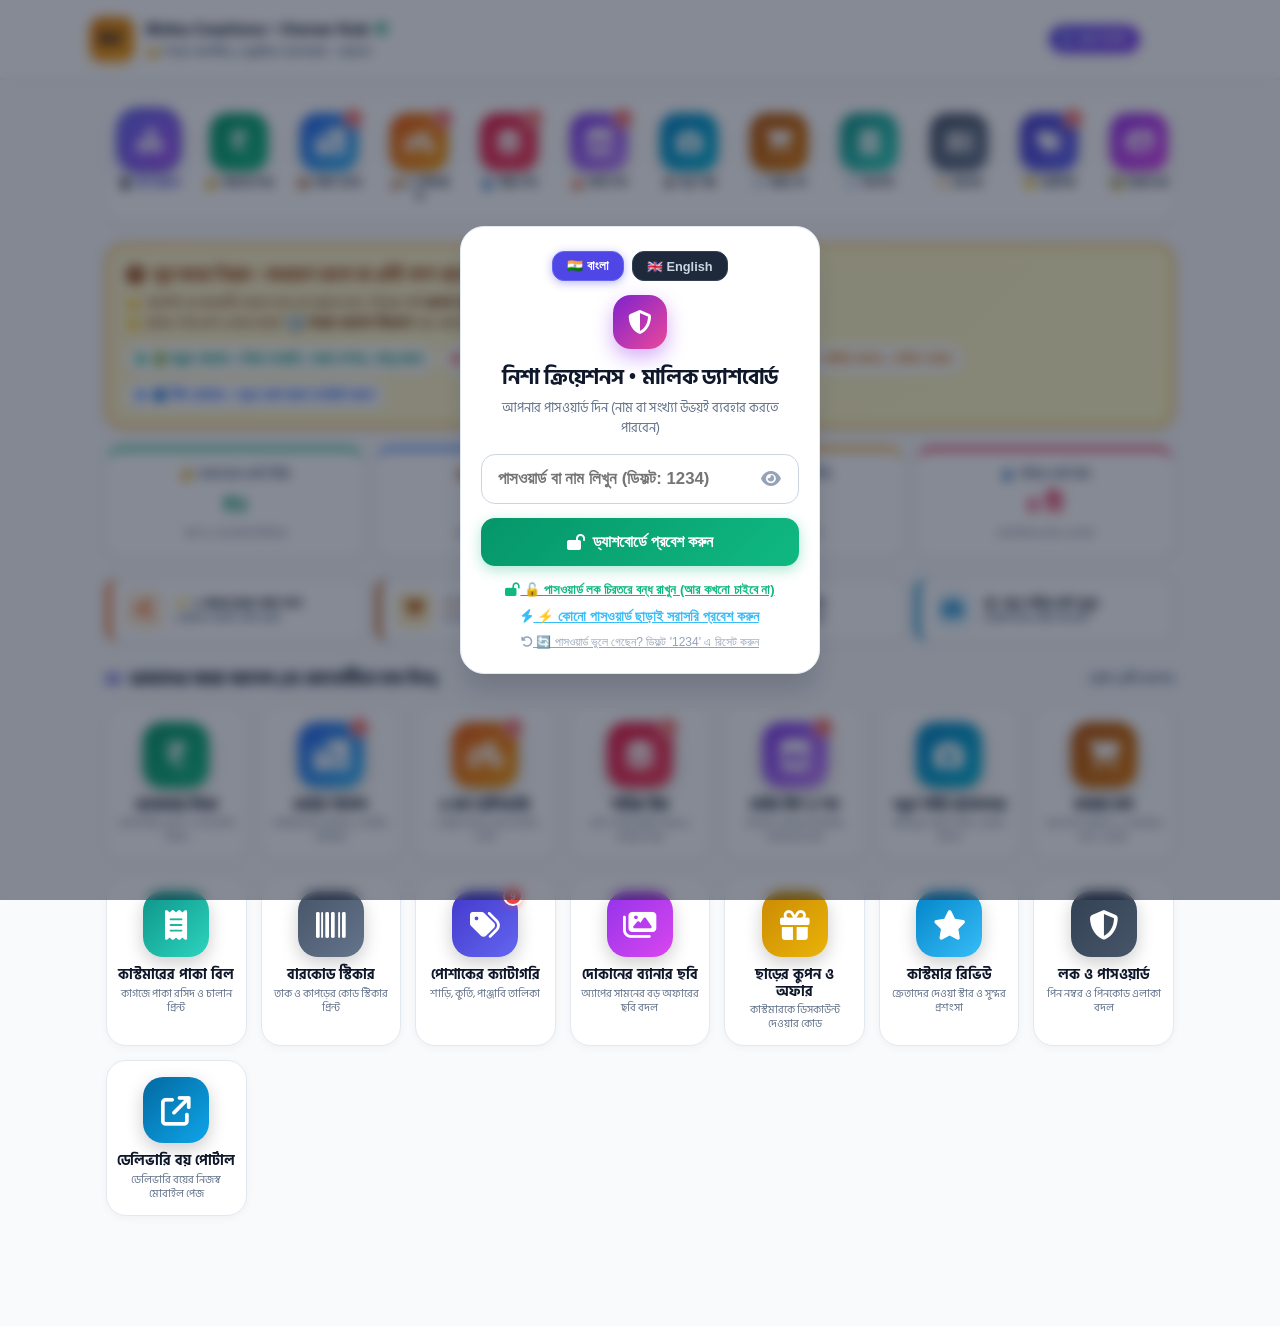
==== commit c5bf7eea: "Add files via upload" ====
--- a/admin.html
+++ b/admin.html
@@ -1136,6 +1136,340 @@
       }
     }
 
+
+    /* =========================================================================
+       SMARTPHONE APP ICON LAUNCHER & HORIZONTAL APP SCROLLER (সহজ ৮-পাস ইন্টারফেস)
+       ========================================================================= */
+    .admin-app-scroller {
+      display: flex;
+      gap: 12px;
+      overflow-x: auto;
+      scrollbar-width: none;
+      -webkit-overflow-scrolling: touch;
+      padding: 10px 4px 14px;
+      margin-bottom: 18px;
+      border-bottom: 1.5px solid #e2e8f0;
+      background: #ffffff;
+      border-radius: 18px;
+      box-shadow: 0 2px 10px rgba(0,0,0,0.04);
+    }
+    .admin-app-scroller::-webkit-scrollbar { display: none; }
+
+    .app-icon-card {
+      flex: 0 0 78px;
+      display: flex;
+      flex-direction: column;
+      align-items: center;
+      text-align: center;
+      background: transparent;
+      border: none;
+      cursor: pointer;
+      padding: 4px;
+      border-radius: 16px;
+      transition: all 0.2s cubic-bezier(0.34, 1.56, 0.64, 1);
+      user-select: none;
+      touch-action: manipulation;
+      outline: none;
+    }
+    .app-icon-card:active {
+      transform: scale(0.92);
+    }
+    .app-icon-card.active .app-icon-bubble {
+      box-shadow: 0 0 0 3px #4338ca, 0 8px 20px rgba(67, 56, 202, 0.35);
+      transform: translateY(-2px);
+    }
+    .app-icon-card.active .app-icon-title {
+      color: #4338ca;
+      font-weight: 800;
+    }
+
+    .app-icon-bubble {
+      position: relative;
+      width: 58px;
+      height: 58px;
+      border-radius: 18px;
+      display: flex;
+      align-items: center;
+      justify-content: center;
+      font-size: 1.55rem;
+      color: #ffffff;
+      box-shadow: 0 5px 14px rgba(0,0,0,0.18);
+      transition: all 0.2s ease;
+    }
+
+    .app-icon-badge {
+      position: absolute;
+      top: -5px;
+      right: -5px;
+      background: #ef4444;
+      color: #ffffff;
+      font-size: 0.68rem;
+      font-weight: 800;
+      min-width: 20px;
+      height: 20px;
+      border-radius: 10px;
+      display: flex;
+      align-items: center;
+      justify-content: center;
+      padding: 0 5px;
+      border: 2px solid #ffffff;
+      box-shadow: 0 2px 6px rgba(239, 68, 68, 0.4);
+    }
+
+    .app-icon-title {
+      margin-top: 6px;
+      font-size: 0.72rem;
+      font-weight: 700;
+      color: #334155;
+      line-height: 1.15;
+      display: -webkit-box;
+      -webkit-line-clamp: 2;
+      -webkit-box-orient: vertical;
+      overflow: hidden;
+      text-align: center;
+      word-break: break-word;
+      max-width: 74px;
+    }
+
+    /* All Apps Home Launcher Pane */
+    .pane-apps-container {
+      padding: 4px 0 20px;
+    }
+
+    .all-apps-guide-banner {
+      background: linear-gradient(135deg, #fef3c7, #fef9c3);
+      border: 2px solid #f59e0b;
+      border-radius: 18px;
+      padding: 16px 18px;
+      margin-bottom: 20px;
+      box-shadow: 0 4px 14px rgba(245, 158, 11, 0.15);
+    }
+    .all-apps-guide-title {
+      display: flex;
+      align-items: center;
+      gap: 8px;
+      font-size: 1.05rem;
+      font-weight: 800;
+      color: #92400e;
+      margin-bottom: 6px;
+    }
+    .all-apps-guide-desc {
+      font-size: 0.85rem;
+      color: #78350f;
+      line-height: 1.45;
+    }
+    .guide-color-pills {
+      display: flex;
+      flex-wrap: wrap;
+      gap: 8px;
+      margin-top: 10px;
+    }
+    .guide-color-pill {
+      display: inline-flex;
+      align-items: center;
+      gap: 6px;
+      background: #ffffff;
+      border-radius: 20px;
+      padding: 4px 10px;
+      font-size: 0.76rem;
+      font-weight: 700;
+      box-shadow: 0 1px 3px rgba(0,0,0,0.06);
+    }
+
+    /* Quick Daily Stats Row */
+    .home-stats-grid {
+      display: grid;
+      grid-template-columns: repeat(auto-fit, minmax(140px, 1fr));
+      gap: 12px;
+      margin-bottom: 20px;
+    }
+    .home-stat-card {
+      background: #ffffff;
+      border: 1.5px solid #e2e8f0;
+      border-radius: 16px;
+      padding: 14px 12px;
+      text-align: center;
+      box-shadow: 0 2px 8px rgba(0,0,0,0.04);
+      transition: all 0.2s;
+    }
+    .home-stat-card:hover {
+      border-color: #cbd5e1;
+      transform: translateY(-2px);
+    }
+    .home-stat-val {
+      font-size: 1.35rem;
+      font-weight: 800;
+      color: #0f172a;
+      margin: 4px 0 2px;
+    }
+    .home-stat-lbl {
+      font-size: 0.74rem;
+      font-weight: 700;
+      color: #64748b;
+    }
+
+    /* Quick Action Shortcuts */
+    .home-quick-actions {
+      display: flex;
+      flex-wrap: wrap;
+      gap: 10px;
+      margin-bottom: 24px;
+    }
+    .btn-quick-shortcut {
+      flex: 1 1 200px;
+      background: #ffffff;
+      border: 1.5px solid #cbd5e1;
+      border-radius: 14px;
+      padding: 12px 14px;
+      font-size: 0.85rem;
+      font-weight: 800;
+      color: #1e293b;
+      cursor: pointer;
+      display: flex;
+      align-items: center;
+      gap: 10px;
+      box-shadow: 0 2px 6px rgba(0,0,0,0.04);
+      transition: all 0.15s;
+    }
+    .btn-quick-shortcut:hover {
+      border-color: #4338ca;
+      color: #4338ca;
+      transform: translateY(-2px);
+      box-shadow: 0 4px 12px rgba(67, 56, 202, 0.15);
+    }
+    .btn-quick-shortcut:active {
+      transform: scale(0.97);
+    }
+
+    /* Full 15-App Launcher Grid */
+    .all-apps-grid {
+      display: grid;
+      grid-template-columns: repeat(auto-fill, minmax(130px, 1fr));
+      gap: 14px;
+    }
+    @media (max-width: 640px) {
+      .all-apps-grid {
+        grid-template-columns: repeat(3, 1fr);
+        gap: 10px;
+      }
+    }
+
+    .all-apps-tile {
+      background: #ffffff;
+      border: 1.5px solid #e2e8f0;
+      border-radius: 20px;
+      padding: 16px 10px 14px;
+      display: flex;
+      flex-direction: column;
+      align-items: center;
+      text-align: center;
+      cursor: pointer;
+      transition: all 0.2s cubic-bezier(0.34, 1.56, 0.64, 1);
+      position: relative;
+      box-shadow: 0 2px 8px rgba(0,0,0,0.04);
+      user-select: none;
+      touch-action: manipulation;
+    }
+    .all-apps-tile:hover {
+      border-color: #6366f1;
+      transform: translateY(-3px);
+      box-shadow: 0 8px 24px rgba(99, 102, 241, 0.15);
+    }
+    .all-apps-tile:active {
+      transform: scale(0.94);
+    }
+
+    .all-apps-bubble {
+      position: relative;
+      width: 66px;
+      height: 66px;
+      border-radius: 20px;
+      display: flex;
+      align-items: center;
+      justify-content: center;
+      font-size: 1.85rem;
+      color: #ffffff;
+      margin-bottom: 10px;
+      box-shadow: 0 6px 18px rgba(0,0,0,0.2);
+    }
+
+    .all-apps-title {
+      font-size: 0.86rem;
+      font-weight: 800;
+      color: #0f172a;
+      line-height: 1.2;
+      margin-bottom: 3px;
+    }
+    .all-apps-desc {
+      font-size: 0.7rem;
+      color: #64748b;
+      line-height: 1.25;
+      display: -webkit-box;
+      -webkit-line-clamp: 2;
+      -webkit-box-orient: vertical;
+      overflow: hidden;
+    }
+
+    /* Top Bar inside Each Sub-Pane */
+    .simple-app-topbar {
+      display: flex;
+      align-items: center;
+      justify-content: space-between;
+      flex-wrap: wrap;
+      gap: 10px;
+      background: #ffffff;
+      border: 1.5px solid #e2e8f0;
+      border-radius: 16px;
+      padding: 10px 16px;
+      margin-bottom: 18px;
+      box-shadow: 0 2px 8px rgba(0,0,0,0.04);
+    }
+    .btn-back-to-apps {
+      background: linear-gradient(135deg, #4338ca, #6366f1);
+      border: none;
+      color: #ffffff;
+      font-size: 0.85rem;
+      font-weight: 800;
+      padding: 9px 16px;
+      border-radius: 12px;
+      cursor: pointer;
+      display: inline-flex;
+      align-items: center;
+      gap: 8px;
+      box-shadow: 0 3px 10px rgba(67, 56, 202, 0.3);
+      transition: all 0.15s;
+      user-select: none;
+      touch-action: manipulation;
+    }
+    .btn-back-to-apps:active {
+      transform: scale(0.94);
+    }
+    .current-app-badge {
+      display: flex;
+      align-items: center;
+      gap: 8px;
+    }
+    .app-icon-mini {
+      width: 32px;
+      height: 32px;
+      border-radius: 10px;
+      display: inline-flex;
+      align-items: center;
+      justify-content: center;
+      font-size: 0.95rem;
+      color: #ffffff;
+    }
+    .app-name-label {
+      font-size: 1rem;
+      font-weight: 800;
+      color: #0f172a;
+    }
+    .app-desc-label {
+      font-size: 0.75rem;
+      color: #64748b;
+      font-weight: 600;
+    }
+
 </style>
   <!-- Google Firebase Cloud Firestore (Nisha Creations) -->
   <script src="https://www.gstatic.com/firebasejs/10.8.0/firebase-app-compat.js"></script>
@@ -1345,45 +1679,409 @@
 
         <!-- ==================== 4. OWNER NAVIGATION TABS ==================== -->
     
-    <div class="admin-tabs">
-      <button type="button" class="adm-tab-btn active" id="tabBtnDashboard" onclick="switchAdminView('dashboard')">
-        <i class="fa-solid fa-chart-pie"></i> ড্যাশবোর্ড ওভারভিউ
+    
+    <!-- ==================== 4. SMARTPHONE APP SCROLLER BAR (হাতে স্ক্রোল করার অ্যাপ আইকন) ==================== -->
+    <div class="admin-app-scroller" id="adminAppScroller">
+      <!-- 0. ALL APPS LAUNCHER -->
+      <button type="button" class="app-icon-card active" id="appCardApps" onclick="switchAdminView('apps')">
+        <div class="app-icon-bubble" style="background: linear-gradient(135deg, #6366f1, #a855f7);">
+          <i class="fa-solid fa-shapes"></i>
+        </div>
+        <span class="app-icon-title">📱 অল অ্যাপস</span>
       </button>
-      <button type="button" class="adm-tab-btn" id="tabBtnOrders" onclick="switchAdminView('orders')">
-        <i class="fa-solid fa-boxes-packing"></i> অর্ডার ম্যানেজমেন্ট (<span id="countTabOrders">0</span>)
+
+      <!-- 1. DASHBOARD / FINANCE -->
+      <button type="button" class="app-icon-card" id="appCardDashboard" onclick="switchAdminView('dashboard')">
+        <div class="app-icon-bubble" style="background: linear-gradient(135deg, #059669, #10b981);">
+          <i class="fa-solid fa-indian-rupee-sign"></i>
+        </div>
+        <span class="app-icon-title">💰 আজকের টাকা</span>
       </button>
-      <button type="button" class="adm-tab-btn" id="tabBtnCategories" onclick="switchAdminView('categories')">
-        <i class="fa-solid fa-shapes"></i> ক্যাটাগরি কন্ট্রোল (<span id="countTabCategories">9</span>)
+
+      <!-- 2. ORDERS -->
+      <button type="button" class="app-icon-card" id="appCardOrders" onclick="switchAdminView('orders')">
+        <div class="app-icon-bubble" style="background: linear-gradient(135deg, #2563eb, #38bdf8);">
+          <i class="fa-solid fa-boxes-packing"></i>
+          <span class="app-icon-badge" id="badgeOrdersScroller">0</span>
+        </div>
+        <span class="app-icon-title">📦 অর্ডার পার্সেল</span>
       </button>
-      <button type="button" class="adm-tab-btn" id="tabBtnWarehouse" onclick="switchAdminView('warehouse')">
-        <i class="fa-solid fa-boxes-packing"></i> প্যাকিং ও ওয়্যারহাউস হাব (<span id="countTabWarehouse">0</span>)
+
+      <!-- 3. 5-RIDER SPLIT & WAREHOUSE -->
+      <button type="button" class="app-icon-card" id="appCardWarehouse" onclick="switchAdminView('warehouse')">
+        <div class="app-icon-bubble" style="background: linear-gradient(135deg, #ea580c, #f59e0b);">
+          <i class="fa-solid fa-motorcycle"></i>
+          <span class="app-icon-badge" id="badgeWarehouseScroller">0</span>
+        </div>
+        <span class="app-icon-title">🚚 ৫ ডেলিভারি বয়</span>
       </button>
 
-      <button type="button" class="adm-tab-btn" id="tabBtnHaatShops" onclick="switchAdminView('haatShops')">
-        <i class="fa-solid fa-store"></i> <span>🎪 পিনকোড হাটের স্টল ও শপ (<span id="countTabHaatShops">5</span>)</span>
+      <!-- 4. STOCK & INVENTORY -->
+      <button type="button" class="app-icon-card" id="appCardStock" onclick="switchAdminView('stock')">
+        <div class="app-icon-bubble" style="background: linear-gradient(135deg, #e11d48, #f43f5e);">
+          <i class="fa-solid fa-layer-group"></i>
+          <span class="app-icon-badge" id="badgeStockScroller">0</span>
+        </div>
+        <span class="app-icon-title">👗 শাড়ির স্টক</span>
       </button>
-      <button type="button" class="adm-tab-btn" id="tabBtnStock" onclick="switchAdminView('stock')">
-        <i class="fa-solid fa-layer-group"></i> শাড়ির স্টক ও ইনভেন্টরি (<span id="countTabStock">0</span>)
+
+      <!-- 5. HAAT STALLS & SHOPS -->
+      <button type="button" class="app-icon-card" id="appCardHaatShops" onclick="switchAdminView('haatShops')">
+        <div class="app-icon-bubble" style="background: linear-gradient(135deg, #7c3aed, #c084fc);">
+          <i class="fa-solid fa-store"></i>
+          <span class="app-icon-badge" id="badgeHaatShopsScroller">5</span>
+        </div>
+        <span class="app-icon-title">🎪 হাটের স্টল</span>
       </button>
-      <button type="button" class="adm-tab-btn" id="tabBtnAdd" onclick="switchAdminView('add')">
-        <i class="fa-solid fa-plus-circle"></i> নতুন প্রোডাক্ট আপলোড
+
+      <!-- 6. ADD PRODUCT -->
+      <button type="button" class="app-icon-card" id="appCardAdd" onclick="switchAdminView('add')">
+        <div class="app-icon-bubble" style="background: linear-gradient(135deg, #0284c7, #06b6d4);">
+          <i class="fa-solid fa-camera"></i>
+        </div>
+        <span class="app-icon-title">➕ নতুন শাড়ি</span>
       </button>
-      <button type="button" class="adm-tab-btn" id="tabBtnBanners" onclick="switchAdminView('banners')">
-        <i class="fa-solid fa-images"></i> ব্যানার স্লাইডার (<span id="countTabBanners">0</span>)
+
+      <!-- 7. WHOLESALE RESTOCK BAZAR MEMO -->
+      <button type="button" class="app-icon-card" id="appCardRestock" onclick="switchAdminView('restock')">
+        <div class="app-icon-bubble" style="background: linear-gradient(135deg, #b45309, #d97706);">
+          <i class="fa-solid fa-cart-shopping"></i>
+        </div>
+        <span class="app-icon-title">🛒 বাজার ফর্দ</span>
       </button>
-      <button type="button" class="adm-tab-btn" id="tabBtnPromotions" onclick="switchAdminView('promotions')">
-        <i class="fa-solid fa-tags"></i> কুপন ও অফার
+
+      <!-- 8. PROPER BILL & INVOICE -->
+      <button type="button" class="app-icon-card" id="appCardBill" onclick="switchAdminView('bill')">
+        <div class="app-icon-bubble" style="background: linear-gradient(135deg, #0d9488, #2dd4bf);">
+          <i class="fa-solid fa-receipt"></i>
+        </div>
+        <span class="app-icon-title">🧾 পাকা বিল</span>
       </button>
-      <button type="button" class="adm-tab-btn" id="tabBtnSecurity" onclick="switchAdminView('security')">
-        <i class="fa-solid fa-shield-halved"></i> সিকিউরিটি ও পিনকোড
+
+      <!-- 9. BARCODE & RACK STICKERS -->
+      <button type="button" class="app-icon-card" id="appCardBarcode" onclick="switchAdminView('barcode')">
+        <div class="app-icon-bubble" style="background: linear-gradient(135deg, #475569, #64748b);">
+          <i class="fa-solid fa-barcode"></i>
+        </div>
+        <span class="app-icon-title">🏷️ বারকোড</span>
       </button>
-      <button type="button" class="adm-tab-btn" id="tabBtnReviews" onclick="switchAdminView('reviews')">
-        <i class="fa-solid fa-star"></i> কাস্টমার রিভিউ
+
+      <!-- 10. CATEGORIES -->
+      <button type="button" class="app-icon-card" id="appCardCategories" onclick="switchAdminView('categories')">
+        <div class="app-icon-bubble" style="background: linear-gradient(135deg, #4338ca, #6366f1);">
+          <i class="fa-solid fa-tags"></i>
+          <span class="app-icon-badge" id="badgeCategoriesScroller">9</span>
+        </div>
+        <span class="app-icon-title">🗂️ ক্যাটাগরি</span>
+      </button>
+
+      <!-- 11. BANNERS -->
+      <button type="button" class="app-icon-card" id="appCardBanners" onclick="switchAdminView('banners')">
+        <div class="app-icon-bubble" style="background: linear-gradient(135deg, #9333ea, #d946ef);">
+          <i class="fa-solid fa-images"></i>
+        </div>
+        <span class="app-icon-title">🖼️ ব্যানার ছবি</span>
+      </button>
+
+      <!-- 12. PROMOTIONS / COUPONS -->
+      <button type="button" class="app-icon-card" id="appCardPromotions" onclick="switchAdminView('promotions')">
+        <div class="app-icon-bubble" style="background: linear-gradient(135deg, #ca8a04, #eab308);">
+          <i class="fa-solid fa-gift"></i>
+        </div>
+        <span class="app-icon-title">🎁 ছাড়ের কুপন</span>
+      </button>
+
+      <!-- 13. REVIEWS -->
+      <button type="button" class="app-icon-card" id="appCardReviews" onclick="switchAdminView('reviews')">
+        <div class="app-icon-bubble" style="background: linear-gradient(135deg, #0284c7, #38bdf8);">
+          <i class="fa-solid fa-star"></i>
+        </div>
+        <span class="app-icon-title">⭐ কাস্টমার রিভিউ</span>
+      </button>
+
+      <!-- 14. SECURITY & PIN -->
+      <button type="button" class="app-icon-card" id="appCardSecurity" onclick="switchAdminView('security')">
+        <div class="app-icon-bubble" style="background: linear-gradient(135deg, #334155, #475569);">
+          <i class="fa-solid fa-shield-halved"></i>
+        </div>
+        <span class="app-icon-title">🔒 লক ও পিন</span>
       </button>
     </div>
 
+    <!-- Hidden compatibility elements for existing legacy scripts -->
+    <div style="display:none;" aria-hidden="true">
+      <button id="tabBtnDashboard" class="adm-tab-btn"></button>
+      <button id="tabBtnOrders" class="adm-tab-btn"><span id="countTabOrders">0</span></button>
+      <button id="tabBtnCategories" class="adm-tab-btn"><span id="countTabCategories">9</span></button>
+      <button id="tabBtnWarehouse" class="adm-tab-btn"><span id="countTabWarehouse">0</span></button>
+      <button id="tabBtnHaatShops" class="adm-tab-btn"><span id="countTabHaatShops">5</span></button>
+      <button id="tabBtnStock" class="adm-tab-btn"><span id="countTabStock">0</span></button>
+      <button id="tabBtnAdd" class="adm-tab-btn"></button>
+      <button id="tabBtnBanners" class="adm-tab-btn"><span id="countTabBanners">0</span></button>
+      <button id="tabBtnPromotions" class="adm-tab-btn"></button>
+      <button id="tabBtnSecurity" class="adm-tab-btn"></button>
+      <button id="tabBtnReviews" class="adm-tab-btn"></button>
+    </div>
+
+    <!-- ==================== TAB 0: ALL APPS HOME LAUNCHER (📱 সমস্ত অ্যাপস হোমস্ক্রিন) ==================== -->
+    <div id="pane-apps" class="tab-pane active">
+      <div class="pane-apps-container">
+        
+        <!-- 💡 ৮-পাস সহজ সহায়িকা ব্যানার -->
+        <div class="all-apps-guide-banner">
+          <div class="all-apps-guide-title">
+            <i class="fa-solid fa-circle-question" style="font-size:1.2rem;"></i>
+            <span>খুব সহজ নিয়ম • সাধারণ ছেলে বা এইট পাশ ছেলে সবার জন্য</span>
+          </div>
+          <div class="all-apps-guide-desc">
+            👉 আপনি যে কাজটি দেখতে চান বা করতে চান, নিচের সেই <strong>অ্যাপ আইকনে হাত দিন (ক্লিক করুন)</strong>।<br>
+            👉 কাজ শেষ হলে ওপরে থাকা <strong>'🔙 সমস্ত অ্যাপে ফিরুন'</strong> বড় বোতামে চাপ দিলে আবার সব অ্যাপ সামনে চলে আসবে।
+          </div>
+          <div class="guide-color-pills">
+            <span class="guide-color-pill" style="color:#059669;"><span style="display:inline-block; width:10px; height:10px; border-radius:50%; background:#10b981;"></span> 🟢 সবুজ বোতাম = টাকা পেয়েছি / কাজ সম্পন্ন / চালু আছে</span>
+            <span class="guide-color-pill" style="color:#dc2626;"><span style="display:inline-block; width:10px; height:10px; border-radius:50%; background:#ef4444;"></span> 🔴 লাল বোতাম = টাকা বাকি / মাল শেষ / সতর্ক</span>
+            <span class="guide-color-pill" style="color:#d97706;"><span style="display:inline-block; width:10px; height:10px; border-radius:50%; background:#f59e0b;"></span> 🟡 হলুদ বোতাম = প্যাকিং চলছে / লাইনে আছে</span>
+            <span class="guide-color-pill" style="color:#2563eb;"><span style="display:inline-block; width:10px; height:10px; border-radius:50%; background:#3b82f6;"></span> 🔵 নীল বোতাম = নতুন যোগ করুন বা প্রিন্ট করুন</span>
+          </div>
+        </div>
+
+        <!-- আজকের ৪টি জরুরি হিসাব কার্ড -->
+        <div class="home-stats-grid">
+          <div class="home-stat-card" style="border-top:4px solid #10b981; cursor:pointer;" onclick="switchAdminView('dashboard')">
+            <div class="home-stat-lbl">💰 আজকের মোট বিক্রি</div>
+            <div class="home-stat-val" id="homeStatRevenue" style="color:#059669;">₹0</div>
+            <div style="font-size:0.7rem; color:#64748b;">ক্যাশ ও অনলাইন মিলিয়ে</div>
+          </div>
+          <div class="home-stat-card" style="border-top:4px solid #3b82f6; cursor:pointer;" onclick="switchAdminView('orders')">
+            <div class="home-stat-lbl">📦 নতুন পার্সেল বাকি</div>
+            <div class="home-stat-val" id="homeStatOrders" style="color:#2563eb;">0</div>
+            <div style="font-size:0.7rem; color:#64748b;">প্যাকিং ও ডেলিভারি বাকি</div>
+          </div>
+          <div class="home-stat-card" style="border-top:4px solid #f59e0b; cursor:pointer;" onclick="switchAdminView('warehouse')">
+            <div class="home-stat-lbl">🚚 ৫ জন ডেলিভারি টিম</div>
+            <div class="home-stat-val" id="homeStatRiders" style="color:#d97706;">৫ জন</div>
+            <div style="font-size:0.7rem; color:#64748b;">সমান ভাগে পার্সেল বণ্টন</div>
+          </div>
+          <div class="home-stat-card" style="border-top:4px solid #e11d48; cursor:pointer;" onclick="switchAdminView('stock')">
+            <div class="home-stat-lbl">👗 শাড়ির মোট স্টক</div>
+            <div class="home-stat-val" id="homeStatStock" style="color:#e11d48;">০</div>
+            <div style="font-size:0.7rem; color:#64748b;">গোডাউনের তাক ও র‍্যাকে</div>
+          </div>
+        </div>
+
+        <!-- ঝটপট ৪টি কাজের শর্টকাট বোতাম -->
+        <div class="home-quick-actions">
+          <button type="button" class="btn-quick-shortcut" onclick="switchAdminView('warehouse')" style="border-left:5px solid #ea580c;">
+            <div style="width:38px; height:38px; border-radius:10px; background:#ffedd5; color:#ea580c; display:flex; align-items:center; justify-content:center; font-size:1.2rem;">
+              <i class="fa-solid fa-arrows-split-up-and-left"></i>
+            </div>
+            <div style="text-align:left;">
+              <div style="font-weight:800; color:#0f172a;">⚡ ৫ জনের মধ্যে সমান ভাগ</div>
+              <div style="font-size:0.72rem; color:#64748b;">১-ক্লিকে পার্সেল বণ্টন করুন</div>
+            </div>
+          </button>
+
+          <button type="button" class="btn-quick-shortcut" onclick="openWeeklyRestockBillModal('all')" style="border-left:5px solid #b45309;">
+            <div style="width:38px; height:38px; border-radius:10px; background:#fef3c7; color:#b45309; display:flex; align-items:center; justify-content:center; font-size:1.2rem;">
+              <i class="fa-solid fa-cart-shopping"></i>
+            </div>
+            <div style="text-align:left;">
+              <div style="font-weight:800; color:#0f172a;">📋 পাইকারি বাজার ফর্দ</div>
+              <div style="font-size:0.72rem; color:#64748b;">২০ অর্ডারের খরিদ মেমো প্রিন্ট</div>
+            </div>
+          </button>
+
+          <button type="button" class="btn-quick-shortcut" onclick="openAdminProperBillModal(null)" style="border-left:5px solid #0d9488;">
+            <div style="width:38px; height:38px; border-radius:10px; background:#ccfbf1; color:#0d9488; display:flex; align-items:center; justify-content:center; font-size:1.2rem;">
+              <i class="fa-solid fa-receipt"></i>
+            </div>
+            <div style="text-align:left;">
+              <div style="font-weight:800; color:#0f172a;">🧾 কাস্টমারের পাকা বিল</div>
+              <div style="font-size:0.72rem; color:#64748b;">কাগজে পাকা রসিদ চালান প্রিন্ট</div>
+            </div>
+          </button>
+
+          <button type="button" class="btn-quick-shortcut" onclick="switchAdminView('add')" style="border-left:5px solid #0284c7;">
+            <div style="width:38px; height:38px; border-radius:10px; background:#e0f2fe; color:#0284c7; display:flex; align-items:center; justify-content:center; font-size:1.2rem;">
+              <i class="fa-solid fa-camera"></i>
+            </div>
+            <div style="text-align:left;">
+              <div style="font-weight:800; color:#0f172a;">➕ নতুন শাড়ির ছবি তুলুন</div>
+              <div style="font-size:0.72rem; color:#64748b;">মোবাইল দিয়ে শাড়ি আপলোড</div>
+            </div>
+          </button>
+        </div>
+
+        <!-- ১৫টি স্মার্টফোন অ্যাপ আইকন গ্রিড (Full Phone Launcher) -->
+        <div style="display:flex; align-items:center; justify-content:space-between; margin-bottom:12px;">
+          <h3 style="font-size:1.05rem; font-weight:800; color:#0f172a; display:flex; align-items:center; gap:8px;">
+            <i class="fa-solid fa-grip" style="color:#4338ca;"></i> আমাদের সমস্ত অ্যাপস (যে কোনোটিতে হাত দিন)
+          </h3>
+          <span style="font-size:0.75rem; color:#64748b; font-weight:700;">মোট ১৫টি অপশন</span>
+        </div>
+
+        <div class="all-apps-grid">
+          <!-- 1. DASHBOARD -->
+          <div class="all-apps-tile" onclick="switchAdminView('dashboard')">
+            <div class="all-apps-bubble" style="background: linear-gradient(135deg, #059669, #10b981);">
+              <i class="fa-solid fa-indian-rupee-sign"></i>
+            </div>
+            <div class="all-apps-title">আজকের টাকা</div>
+            <div class="all-apps-desc">মোট বিক্রি, ক্যাশ ও অনলাইন হিসাব</div>
+          </div>
+
+          <!-- 2. ORDERS -->
+          <div class="all-apps-tile" onclick="switchAdminView('orders')">
+            <div class="all-apps-bubble" style="background: linear-gradient(135deg, #2563eb, #38bdf8);">
+              <i class="fa-solid fa-boxes-packing"></i>
+              <span class="app-icon-badge" id="badgeOrdersGrid">0</span>
+            </div>
+            <div class="all-apps-title">অর্ডার পার্সেল</div>
+            <div class="all-apps-desc">কাস্টমারদের অর্ডার ও প্যাকিং তালিকা</div>
+          </div>
+
+          <!-- 3. WAREHOUSE & 5-RIDERS -->
+          <div class="all-apps-tile" onclick="switchAdminView('warehouse')">
+            <div class="all-apps-bubble" style="background: linear-gradient(135deg, #ea580c, #f59e0b);">
+              <i class="fa-solid fa-motorcycle"></i>
+              <span class="app-icon-badge" id="badgeWarehouseGrid">0</span>
+            </div>
+            <div class="all-apps-title">৫ জন ডেলিভারি</div>
+            <div class="all-apps-desc">১-ক্লিকে সমান ভাগে পার্সেল বণ্টন</div>
+          </div>
+
+          <!-- 4. STOCK -->
+          <div class="all-apps-tile" onclick="switchAdminView('stock')">
+            <div class="all-apps-bubble" style="background: linear-gradient(135deg, #e11d48, #f43f5e);">
+              <i class="fa-solid fa-layer-group"></i>
+              <span class="app-icon-badge" id="badgeStockGrid">0</span>
+            </div>
+            <div class="all-apps-title">শাড়ির স্টক</div>
+            <div class="all-apps-desc">কোন শাড়ি কয়টা আছে ও তাকের নম্বর</div>
+          </div>
+
+          <!-- 5. HAAT STALLS & SHOPS -->
+          <div class="all-apps-tile" onclick="switchAdminView('haatShops')">
+            <div class="all-apps-bubble" style="background: linear-gradient(135deg, #7c3aed, #c084fc);">
+              <i class="fa-solid fa-store"></i>
+              <span class="app-icon-badge" id="badgeHaatShopsGrid">5</span>
+            </div>
+            <div class="all-apps-title">হাটের স্টল ও শপ</div>
+            <div class="all-apps-desc">আমতা, বাগনান ইত্যাদির দোকানের মাল</div>
+          </div>
+
+          <!-- 6. ADD PRODUCT -->
+          <div class="all-apps-tile" onclick="switchAdminView('add')">
+            <div class="all-apps-bubble" style="background: linear-gradient(135deg, #0284c7, #06b6d4);">
+              <i class="fa-solid fa-camera"></i>
+            </div>
+            <div class="all-apps-title">নতুন শাড়ি আপলোড</div>
+            <div class="all-apps-desc">ছবি তুলে নতুন শাড়ি ও জামা তোলা</div>
+          </div>
+
+          <!-- 7. WHOLESALE RESTOCK BAZAR MEMO -->
+          <div class="all-apps-tile" onclick="switchAdminView('restock')">
+            <div class="all-apps-bubble" style="background: linear-gradient(135deg, #b45309, #d97706);">
+              <i class="fa-solid fa-cart-shopping"></i>
+            </div>
+            <div class="all-apps-title">বাজার ফর্দ</div>
+            <div class="all-apps-desc">কম মাল থাকলে ২০ অর্ডারের ফর্দ ও মেমো</div>
+          </div>
+
+          <!-- 8. PROPER BILL & INVOICE -->
+          <div class="all-apps-tile" onclick="switchAdminView('bill')">
+            <div class="all-apps-bubble" style="background: linear-gradient(135deg, #0d9488, #2dd4bf);">
+              <i class="fa-solid fa-receipt"></i>
+            </div>
+            <div class="all-apps-title">কাস্টমারের পাকা বিল</div>
+            <div class="all-apps-desc">কাগজে পাকা রসিদ ও চালান প্রিন্ট</div>
+          </div>
+
+          <!-- 9. BARCODE & RACK STICKERS -->
+          <div class="all-apps-tile" onclick="switchAdminView('barcode')">
+            <div class="all-apps-bubble" style="background: linear-gradient(135deg, #475569, #64748b);">
+              <i class="fa-solid fa-barcode"></i>
+            </div>
+            <div class="all-apps-title">বারকোড স্টিকার</div>
+            <div class="all-apps-desc">তাক ও কাপড়ের কোড স্টিকার প্রিন্ট</div>
+          </div>
+
+          <!-- 10. CATEGORIES -->
+          <div class="all-apps-tile" onclick="switchAdminView('categories')">
+            <div class="all-apps-bubble" style="background: linear-gradient(135deg, #4338ca, #6366f1);">
+              <i class="fa-solid fa-tags"></i>
+              <span class="app-icon-badge" id="badgeCategoriesGrid">9</span>
+            </div>
+            <div class="all-apps-title">পোশাকের ক্যাটাগরি</div>
+            <div class="all-apps-desc">শাড়ি, কুর্তি, পাঞ্জাবি তালিকা</div>
+          </div>
+
+          <!-- 11. BANNERS -->
+          <div class="all-apps-tile" onclick="switchAdminView('banners')">
+            <div class="all-apps-bubble" style="background: linear-gradient(135deg, #9333ea, #d946ef);">
+              <i class="fa-solid fa-images"></i>
+            </div>
+            <div class="all-apps-title">দোকানের ব্যানার ছবি</div>
+            <div class="all-apps-desc">অ্যাপের সামনের বড় অফারের ছবি বদল</div>
+          </div>
+
+          <!-- 12. PROMOTIONS / COUPONS -->
+          <div class="all-apps-tile" onclick="switchAdminView('promotions')">
+            <div class="all-apps-bubble" style="background: linear-gradient(135deg, #ca8a04, #eab308);">
+              <i class="fa-solid fa-gift"></i>
+            </div>
+            <div class="all-apps-title">ছাড়ের কুপন ও অফার</div>
+            <div class="all-apps-desc">কাস্টমারকে ডিসকাউন্ট দেওয়ার কোড</div>
+          </div>
+
+          <!-- 13. REVIEWS -->
+          <div class="all-apps-tile" onclick="switchAdminView('reviews')">
+            <div class="all-apps-bubble" style="background: linear-gradient(135deg, #0284c7, #38bdf8);">
+              <i class="fa-solid fa-star"></i>
+            </div>
+            <div class="all-apps-title">কাস্টমার রিভিউ</div>
+            <div class="all-apps-desc">ক্রেতাদের দেওয়া স্টার ও সুন্দর প্রশংসা</div>
+          </div>
+
+          <!-- 14. SECURITY & PIN -->
+          <div class="all-apps-tile" onclick="switchAdminView('security')">
+            <div class="all-apps-bubble" style="background: linear-gradient(135deg, #334155, #475569);">
+              <i class="fa-solid fa-shield-halved"></i>
+            </div>
+            <div class="all-apps-title">লক ও পাসওয়ার্ড</div>
+            <div class="all-apps-desc">পিন নম্বর ও পিনকোড এলাকা বদল</div>
+          </div>
+
+          <!-- 15. RIDER PORTAL -->
+          <div class="all-apps-tile" onclick="window.open('delivery.html', '_blank')">
+            <div class="all-apps-bubble" style="background: linear-gradient(135deg, #0369a1, #0ea5e9);">
+              <i class="fa-solid fa-arrow-up-right-from-square"></i>
+            </div>
+            <div class="all-apps-title">ডেলিভারি বয় পোর্টাল</div>
+            <div class="all-apps-desc">ডেলিভারি বয়ের নিজস্ব মোবাইল পেজ</div>
+          </div>
+        </div>
+
+      </div>
+    </div>
+
+
     <!-- ==================== TAB 0: DASHBOARD OVERVIEW ==================== -->
-    <div id="pane-dashboard" class="tab-pane active">
+    <div id="pane-dashboard" class="tab-pane">
+      <!-- 🔙 সহজ ৮-পাস টপবার: সমস্ত অ্যাপে ফেরার বোতাম -->
+      <div class="simple-app-topbar">
+        <button type="button" class="btn-back-to-apps" onclick="switchAdminView('apps')">
+          <i class="fa-solid fa-arrow-left"></i> <span>📱 সমস্ত অ্যাপে ফিরুন (Home)</span>
+        </button>
+        <div class="current-app-badge">
+          <span class="app-icon-mini" style="background:#059669;"><i class="fa-solid fa-indian-rupee-sign"></i></span>
+          <div>
+            <span class="app-name-label">💰 আজকের টাকা ও বিক্রি</span>
+            <span class="app-desc-label hide-mobile" style="margin-left:6px;">• মোট বিক্রি, ক্যাশ ও অনলাইন টাকার লাইভ হিসাব</span>
+          </div>
+        </div>
+      </div>
+
       <!-- ==================== 3. CONFIDENTIAL FINANCE & ACCOUNTS ==================== -->
     <section class="confidential-finance-banner">
       <div class="confidential-header">
@@ -1440,6 +2138,20 @@
 
     <!-- ==================== TAB A: ORDERS LIST ==================== -->
     <div id="pane-orders" class="tab-pane">
+      <!-- 🔙 সহজ ৮-পাস টপবার: সমস্ত অ্যাপে ফেরার বোতাম -->
+      <div class="simple-app-topbar">
+        <button type="button" class="btn-back-to-apps" onclick="switchAdminView('apps')">
+          <i class="fa-solid fa-arrow-left"></i> <span>📱 সমস্ত অ্যাপে ফিরুন (Home)</span>
+        </button>
+        <div class="current-app-badge">
+          <span class="app-icon-mini" style="background:#2563eb;"><i class="fa-solid fa-boxes-packing"></i></span>
+          <div>
+            <span class="app-name-label">📦 নতুন অর্ডার ও পার্সেল</span>
+            <span class="app-desc-label hide-mobile" style="margin-left:6px;">• কাস্টমারদের কেনাকাটার পার্সেল ও ডেলিভারি তালিকা</span>
+          </div>
+        </div>
+      </div>
+
       
       <div style="display:flex; gap:8px; margin-bottom:14px; overflow-x:auto; padding-bottom:4px; scrollbar-width:none;">
         <button type="button" class="order-filter-pill active" id="ofAll" onclick="filterAdminOrders('all', this)">📋 সমস্ত (<span id="ofAllCount">0</span>)</button>
@@ -1540,6 +2252,20 @@
     
     <!-- ==================== TAB: CATEGORY MANAGEMENT ==================== -->
     <div id="pane-categories" class="tab-pane">
+      <!-- 🔙 সহজ ৮-পাস টপবার: সমস্ত অ্যাপে ফেরার বোতাম -->
+      <div class="simple-app-topbar">
+        <button type="button" class="btn-back-to-apps" onclick="switchAdminView('apps')">
+          <i class="fa-solid fa-arrow-left"></i> <span>📱 সমস্ত অ্যাপে ফিরুন (Home)</span>
+        </button>
+        <div class="current-app-badge">
+          <span class="app-icon-mini" style="background:#4338ca;"><i class="fa-solid fa-tags"></i></span>
+          <div>
+            <span class="app-name-label">🗂️ পোশাকের ক্যাটাগরি কন্ট্রোল</span>
+            <span class="app-desc-label hide-mobile" style="margin-left:6px;">• শাড়ি, কুর্তি, পাঞ্জাবি, বাচ্চাদের পোশাক তালিকা</span>
+          </div>
+        </div>
+      </div>
+
       <div class="owner-card" style="border: 1.5px solid #a855f7; background: linear-gradient(135deg, #13111c, #0f172a); border-radius:18px; padding:20px;">
         <div style="display:flex; justify-content:space-between; align-items:center; flex-wrap:wrap; gap:10px; margin-bottom:16px;">
           <div>
@@ -1563,6 +2289,20 @@
     <div 
 <!-- TAB: SHOPS DISABLED -->
     <div id="pane-haatShops" class="tab-pane">
+      <!-- 🔙 সহজ ৮-পাস টপবার: সমস্ত অ্যাপে ফেরার বোতাম -->
+      <div class="simple-app-topbar">
+        <button type="button" class="btn-back-to-apps" onclick="switchAdminView('apps')">
+          <i class="fa-solid fa-arrow-left"></i> <span>📱 সমস্ত অ্যাপে ফিরুন (Home)</span>
+        </button>
+        <div class="current-app-badge">
+          <span class="app-icon-mini" style="background:#7c3aed;"><i class="fa-solid fa-store"></i></span>
+          <div>
+            <span class="app-name-label">🎪 পিনকোড হাটের স্টল ও শপ</span>
+            <span class="app-desc-label hide-mobile" style="margin-left:6px;">• আমতা, বাগনান ইত্যাদি হাটের দোকানের মাল ও স্টক</span>
+          </div>
+        </div>
+      </div>
+
       <div class="owner-card" style="margin-bottom:18px;">
         <div style="display:flex; justify-content:space-between; align-items:center; flex-wrap:wrap; gap:12px; margin-bottom:14px;">
           <div>
@@ -1630,6 +2370,20 @@
     </div>
 
     <div id="pane-warehouse" class="tab-pane">
+      <!-- 🔙 সহজ ৮-পাস টপবার: সমস্ত অ্যাপে ফেরার বোতাম -->
+      <div class="simple-app-topbar">
+        <button type="button" class="btn-back-to-apps" onclick="switchAdminView('apps')">
+          <i class="fa-solid fa-arrow-left"></i> <span>📱 সমস্ত অ্যাপে ফিরুন (Home)</span>
+        </button>
+        <div class="current-app-badge">
+          <span class="app-icon-mini" style="background:#ea580c;"><i class="fa-solid fa-motorcycle"></i></span>
+          <div>
+            <span class="app-name-label">🚚 ৫ জন ডেলিভারি বয় ও গোডাউন</span>
+            <span class="app-desc-label hide-mobile" style="margin-left:6px;">• ১-ক্লিকে ৫ জনের মধ্যে সমান ভাগে পার্সেল বণ্টন</span>
+          </div>
+        </div>
+      </div>
+
       <!-- Warehouse Operations Header -->
       <div class="owner-card" style="margin-bottom:18px;">
         <div style="display:flex; justify-content:space-between; align-items:center; flex-wrap:wrap; gap:10px; margin-bottom:14px;">
@@ -1708,6 +2462,46 @@
         <div id="adminDispatchBagsContainer"></div>
       </div>
 
+      <!-- 🛵 স্টেশন অনুযায়ী ৫ জন ডেলিভারি বয় টিম ও অটোমেটিক পার্সেল বণ্টন (Station 5-Rider Auto-Split) -->
+      <div class="owner-card" style="margin-bottom:18px; border:1.5px solid #38bdf8;">
+        <div style="display:flex; justify-content:space-between; align-items:center; margin-bottom:12px; flex-wrap:wrap; gap:8px;">
+          <div>
+            <h4 style="font-size:1rem; font-weight:800; color:#38bdf8;">
+              <i class="fa-solid fa-motorcycle"></i> স্টেশনে ৫ জন ডেলিভারি বয় যুক্ত ও সমান ভাগে পার্সেল বণ্টন (Auto-Split)
+            </h4>
+            <div style="font-size:0.75rem; color:#cbd5e1; margin-top:2px;">
+              প্রতিটি স্টেশনে ৫ জন করে ডেলিভারি বয় যুক্ত করুন এবং ১-ক্লিকে পেন্ডিং পার্সেলগুলো সবার মধ্যে সমান ভাগে ভাগ করে দিন।
+            </div>
+          </div>
+          <div style="display:flex; gap:8px; flex-wrap:wrap;">
+            <button type="button" class="btn-fast-action" style="background:#0284c7; color:#fff; font-size:0.78rem; font-weight:800;" onclick="openAddStationRiderModal()">
+              <i class="fa-solid fa-user-plus"></i> + নতুন ডেলিভারি বয় যুক্ত করুন
+            </button>
+            <button type="button" class="btn-fast-action" style="background:linear-gradient(135deg, #10b981, #059669); color:#fff; font-size:0.78rem; font-weight:800; box-shadow:0 3px 10px rgba(16,185,129,0.3);" onclick="promptAutoSplitOrders()">
+              <i class="fa-solid fa-arrows-split-up-and-left"></i> ⚡ ৫ জন রাইডারের মধ্যে সমান ভাগে পার্সেল বণ্টন
+            </button>
+          </div>
+        </div>
+
+        <!-- Station Selector & Live Staff Breakdown -->
+        <div style="background:#090d16; border:1px solid #1f2937; border-radius:12px; padding:12px; margin-bottom:12px; display:flex; justify-content:space-between; align-items:center; flex-wrap:wrap; gap:10px;">
+          <div style="display:flex; align-items:center; gap:8px; flex-wrap:wrap;">
+            <span style="font-size:0.78rem; color:#cbd5e1; font-weight:700;">🏢 স্টেশন / হাব নির্বাচন:</span>
+            <select id="selectStationForSplit" onchange="renderStationRidersBreakdown(this.value)" style="background:#1e293b; border:1px solid #38bdf8; color:#fff; padding:6px 12px; border-radius:8px; font-size:0.8rem; font-weight:800;">
+              <!-- Populated dynamically -->
+            </select>
+          </div>
+          <div id="stationRiderStatsBadge" style="font-size:0.78rem; font-weight:800; color:#fde047; background:#1e1b4b; padding:6px 12px; border-radius:8px; border:1px solid #6366f1;">
+            স্টেশনে রাইডার: 0 জন | আনঅ্যাসাইন্ড পার্সেল: 0 টি
+          </div>
+        </div>
+
+        <!-- Station Riders Grid -->
+        <div id="stationRidersGridContainer" style="display:grid; grid-template-columns:repeat(auto-fit, minmax(220px, 1fr)); gap:10px;">
+          <!-- Dynamically populated by renderStationRidersBreakdown() -->
+        </div>
+      </div>
+
       <!-- Storage Bins Matrix & Rack Barcode Generator -->
       <div class="owner-card">
         <div style="display:flex; justify-content:space-between; align-items:center; flex-wrap:wrap; gap:8px; margin-bottom:12px;">
@@ -1731,6 +2525,20 @@
     </div>
 
     <div id="pane-stock" class="tab-pane">
+      <!-- 🔙 সহজ ৮-পাস টপবার: সমস্ত অ্যাপে ফেরার বোতাম -->
+      <div class="simple-app-topbar">
+        <button type="button" class="btn-back-to-apps" onclick="switchAdminView('apps')">
+          <i class="fa-solid fa-arrow-left"></i> <span>📱 সমস্ত অ্যাপে ফিরুন (Home)</span>
+        </button>
+        <div class="current-app-badge">
+          <span class="app-icon-mini" style="background:#e11d48;"><i class="fa-solid fa-layer-group"></i></span>
+          <div>
+            <span class="app-name-label">👗 শাড়ির স্টক (কয়টা বাকি আছে)</span>
+            <span class="app-desc-label hide-mobile" style="margin-left:6px;">• কোন শাড়ি কত পিস আছে ও গোডাউনের তাক নম্বর</span>
+          </div>
+        </div>
+      </div>
+
       <div class="owner-card" style="padding:14px; margin-bottom:14px;">
         <div style="display:flex; justify-content:space-between; align-items:center; gap:10px; margin-bottom:10px; flex-wrap:wrap;">
           <div style="font-size:0.9rem; font-weight:800; color:#fff; display:flex; align-items:center; gap:6px;">
@@ -1828,6 +2636,20 @@
 
     <!-- ==================== TAB C: ADD NEW PRODUCT ==================== -->
     <div id="pane-add" class="tab-pane">
+      <!-- 🔙 সহজ ৮-পাস টপবার: সমস্ত অ্যাপে ফেরার বোতাম -->
+      <div class="simple-app-topbar">
+        <button type="button" class="btn-back-to-apps" onclick="switchAdminView('apps')">
+          <i class="fa-solid fa-arrow-left"></i> <span>📱 সমস্ত অ্যাপে ফিরুন (Home)</span>
+        </button>
+        <div class="current-app-badge">
+          <span class="app-icon-mini" style="background:#0284c7;"><i class="fa-solid fa-camera"></i></span>
+          <div>
+            <span class="app-name-label">➕ নতুন শাড়ি আপলোড</span>
+            <span class="app-desc-label hide-mobile" style="margin-left:6px;">• মোবাইল ক্যামেরা বা গ্যালারি থেকে নতুন জামাকাপড় তোলা</span>
+          </div>
+        </div>
+      </div>
+
       <div class="owner-card" style="max-width:720px; margin:0 auto;">
         <div style="margin-bottom:16px; border-bottom:1px solid var(--border); padding-bottom:12px;">
           <h2 style="font-size:1.2rem; font-weight:800; color:#fff; display:flex; align-items:center; gap:8px;" id="addStudioTitle">
@@ -2205,6 +3027,20 @@
     
     <!-- ==================== TAB: BANNER SLIDER MANAGER (নিশা ক্রিয়েশনস প্রিমিয়াম অটো ব্যানার) ==================== -->
     <div id="pane-banners" class="tab-pane">
+      <!-- 🔙 সহজ ৮-পাস টপবার: সমস্ত অ্যাপে ফেরার বোতাম -->
+      <div class="simple-app-topbar">
+        <button type="button" class="btn-back-to-apps" onclick="switchAdminView('apps')">
+          <i class="fa-solid fa-arrow-left"></i> <span>📱 সমস্ত অ্যাপে ফিরুন (Home)</span>
+        </button>
+        <div class="current-app-badge">
+          <span class="app-icon-mini" style="background:#9333ea;"><i class="fa-solid fa-images"></i></span>
+          <div>
+            <span class="app-name-label">🖼️ দোকানের ব্যানার ছবি</span>
+            <span class="app-desc-label hide-mobile" style="margin-left:6px;">• অ্যাপের সামনের বড় অফার ও বিজ্ঞাপনের ছবি বদল</span>
+          </div>
+        </div>
+      </div>
+
       <div style="display:flex; justify-content:space-between; align-items:center; margin-bottom:18px; flex-wrap:wrap; gap:12px;">
         <div>
           <h2 style="font-size:1.25rem; font-weight:800; color:#f8fafc; display:flex; align-items:center; gap:8px;">
@@ -2351,6 +3187,20 @@
 
     <!-- ==================== TAB E: PROMOTIONS & PRICING ENGINE (ফিচার ৩১-৪০) ==================== -->
     <div id="pane-promotions" class="tab-pane">
+      <!-- 🔙 সহজ ৮-পাস টপবার: সমস্ত অ্যাপে ফেরার বোতাম -->
+      <div class="simple-app-topbar">
+        <button type="button" class="btn-back-to-apps" onclick="switchAdminView('apps')">
+          <i class="fa-solid fa-arrow-left"></i> <span>📱 সমস্ত অ্যাপে ফিরুন (Home)</span>
+        </button>
+        <div class="current-app-badge">
+          <span class="app-icon-mini" style="background:#ca8a04;"><i class="fa-solid fa-gift"></i></span>
+          <div>
+            <span class="app-name-label">🎁 ছাড়ের কুপন ও অফার</span>
+            <span class="app-desc-label hide-mobile" style="margin-left:6px;">• কাস্টমারদের বিশেষ ছাড়ের প্রোমোকোড ও ডিসকাউন্ট</span>
+          </div>
+        </div>
+      </div>
+
       <div style="display:flex; justify-content:space-between; align-items:center; margin-bottom:16px; flex-wrap:wrap; gap:10px;">
         <div>
           <h2 style="font-size:1.25rem; font-weight:800; color:#f8fafc; display:flex; align-items:center; gap:8px;">
@@ -2476,6 +3326,20 @@
 
     <!-- ==================== TAB F: FINANCE, SECURITY & LOGISTICS (ফিচার ৪১-৭০, ৭১-৮০) ==================== -->
     <div id="pane-security" class="tab-pane">
+      <!-- 🔙 সহজ ৮-পাস টপবার: সমস্ত অ্যাপে ফেরার বোতাম -->
+      <div class="simple-app-topbar">
+        <button type="button" class="btn-back-to-apps" onclick="switchAdminView('apps')">
+          <i class="fa-solid fa-arrow-left"></i> <span>📱 সমস্ত অ্যাপে ফিরুন (Home)</span>
+        </button>
+        <div class="current-app-badge">
+          <span class="app-icon-mini" style="background:#334155;"><i class="fa-solid fa-shield-halved"></i></span>
+          <div>
+            <span class="app-name-label">🔒 লক, পাসওয়ার্ড ও পিনকোড</span>
+            <span class="app-desc-label hide-mobile" style="margin-left:6px;">• মালিকের পিন নম্বর ও হোম ডেলিভারি এলাকা নিয়ন্ত্রণ</span>
+          </div>
+        </div>
+      </div>
+
       <div style="display:flex; justify-content:space-between; align-items:center; margin-bottom:16px; flex-wrap:wrap; gap:10px;">
         <div>
           <h2 style="font-size:1.25rem; font-weight:800; color:#f8fafc; display:flex; align-items:center; gap:8px;">
@@ -2649,6 +3513,20 @@
 
     
     <div id="pane-reviews" class="tab-pane">
+      <!-- 🔙 সহজ ৮-পাস টপবার: সমস্ত অ্যাপে ফেরার বোতাম -->
+      <div class="simple-app-topbar">
+        <button type="button" class="btn-back-to-apps" onclick="switchAdminView('apps')">
+          <i class="fa-solid fa-arrow-left"></i> <span>📱 সমস্ত অ্যাপে ফিরুন (Home)</span>
+        </button>
+        <div class="current-app-badge">
+          <span class="app-icon-mini" style="background:#0284c7;"><i class="fa-solid fa-star"></i></span>
+          <div>
+            <span class="app-name-label">⭐ কাস্টমারদের মতামত ও স্টার</span>
+            <span class="app-desc-label hide-mobile" style="margin-left:6px;">• ক্রেতাদের দেওয়া রেটিং ও ফিডব্যাক</span>
+          </div>
+        </div>
+      </div>
+
       <div id="ownerReviewsContainer"></div>
     </div>
 
@@ -3460,6 +4338,7 @@
     }
 
     function loadAllOwnerData() {
+      try { updateAllAppsHomeStats(); } catch(e){}
       loadOrders();
       try { renderAdminCategoriesList(); } catch(e){}
       renderFinanceOverview();
@@ -3498,6 +4377,7 @@
       document.getElementById('statUpiTotal').textContent = '₹' + upiTotal.toLocaleString('en-IN');
       document.getElementById('statPendingOrders').textContent = pending;
       document.getElementById('countTabOrders').textContent = ordersList.length;
+      try { updateAllAppsHomeStats(); } catch(e){}
     }
 
     // Tab Navigation
@@ -3648,6 +4528,7 @@
       // 3. Storage Bins Matrix
       renderWarehouseBinsMatrix();
       try { renderWarehouseTeamHubs(); } catch(e){}
+      try { initStationSelectorForSplit(); } catch(e){}
     }
 
     function renderAdminDispatchBags() {
@@ -4327,44 +5208,129 @@
 // MULTI-SHOP PARTNERS & PACKAGING HUB MERGE LOGIC (নিশা ক্রিয়েশনস)
 // =========================================================================
 
+
 function switchAdminView(tabKey) {
-  if (tabKey === 'categories') {
-    document.querySelectorAll('.tab-pane').forEach(el => el.classList.remove('active'));
-    document.querySelectorAll('.adm-tab-btn').forEach(b => b.classList.remove('active'));
-    document.getElementById('pane-categories')?.classList.add('active');
-    document.getElementById('tabBtnCategories')?.classList.add('active');
-    renderAdminCategoriesList();
+  // Modal shortcuts
+  if (tabKey === 'restock') {
+    openWeeklyRestockBillModal('all');
     return;
   }
+  if (tabKey === 'bill') {
+    openAdminProperBillModal(null);
+    return;
+  }
+  if (tabKey === 'barcode') {
+    openAdminBatchRackLabelsPrint();
+    return;
+  }
+
+  // Hide all tab panes
   document.querySelectorAll('.tab-pane').forEach(el => el.classList.remove('active'));
-  document.querySelectorAll('.adm-tab-btn').forEach(b => b.classList.remove('active'));
+
+  // Update active state on app-icon-card
+  document.querySelectorAll('.app-icon-card').forEach(b => b.classList.remove('active'));
+
+  const cardKey = tabKey.charAt(0).toUpperCase() + tabKey.slice(1);
+  const card = document.getElementById(`appCard${cardKey}`);
+  if (card) {
+    card.classList.add('active');
+    try {
+      card.scrollIntoView({ behavior: 'smooth', block: 'nearest', inline: 'center' });
+    } catch(e) {}
+  }
 
   const pane = document.getElementById(`pane-${tabKey}`);
-  if (pane) pane.classList.add('active');
-
-  if (tabKey === 'dashboard') {
-    document.getElementById('tabBtnDashboard')?.classList.add('active');
+  if (pane) {
+    pane.classList.add('active');
+  }
+
+  // Trigger pane specific loaders
+  if (tabKey === 'apps') {
+    updateAllAppsHomeStats();
+  } else if (tabKey === 'dashboard') {
     renderOwnerOrders();
+    renderFinanceOverview();
   } else if (tabKey === 'banners') {
-    document.getElementById('tabBtnBanners')?.classList.add('active');
     renderAdminBanners();
   } else if (tabKey === 'orders') {
-    document.getElementById('tabBtnOrders')?.classList.add('active');
     renderOwnerOrders();
+  } else if (tabKey === 'categories') {
+    renderAdminCategoriesList();
   } else if (tabKey === 'warehouse') {
-    document.getElementById('tabBtnWarehouse')?.classList.add('active');
     renderWarehouseOperations();
   } else if (tabKey === 'stock') {
-    document.getElementById('tabBtnStock')?.classList.add('active');
     renderOwnerStock();
   } else if (tabKey === 'add') {
-    document.getElementById('tabBtnAdd')?.classList.add('active');
+    // Add product pane
   } else if (tabKey === 'haatShops' || tabKey === 'shops') {
-    document.getElementById('tabBtnHaatShops')?.classList.add('active');
-    document.getElementById('pane-haatShops')?.classList.add('active');
     renderHaatStallsList();
+  } else if (tabKey === 'reviews') {
+    renderOwnerReviews();
+  }
+
+  // Scroll smoothly
+  if (tabKey === 'apps') {
+    window.scrollTo({ top: 0, behavior: 'smooth' });
+  } else {
+    window.scrollTo({ top: 90, behavior: 'smooth' });
   }
 }
+
+// 📱 লাইভ অ্যাপস হোম স্ট্যাট ও ব্যাজ আপডেট ফাংশন (৮-পাস সহজ কাউন্টার)
+function updateAllAppsHomeStats() {
+  try {
+    const orders = ordersList || [];
+    const pendingOrders = orders.filter(o => o.status === 'Order Placed' || o.status === 'Order Packed' || o.status === 'Processing');
+    const totalRev = orders.filter(o => o.status !== 'Cancelled').reduce((sum, o) => sum + (Number(o.total) || 0), 0);
+    const codTotal = orders.filter(o => o.paymentMode === 'COD' && o.status !== 'Cancelled').reduce((sum, o) => sum + (Number(o.total) || 0), 0);
+    const upiTotal = orders.filter(o => o.paymentMode === 'UPI' && o.status !== 'Cancelled').reduce((sum, o) => sum + (Number(o.total) || 0), 0);
+
+    let prods = [];
+    try {
+      prods = JSON.parse(localStorage.getItem('nc_products') || '[]');
+    } catch(e) { prods = []; }
+    if (!prods.length && typeof sampleProducts !== 'undefined') prods = sampleProducts;
+
+    const lowStockCount = prods.filter(p => {
+      const s = p.stock !== undefined ? parseInt(p.stock) : (p.inStock !== false ? 25 : 0);
+      return s <= 10;
+    }).length;
+
+    let shops = [];
+    try {
+      shops = JSON.parse(localStorage.getItem('nc_partner_shops') || '[]');
+    } catch(e) { shops = []; }
+    if (!shops.length) shops = [{ shopId: 'SHOP-AMTA-101' }];
+
+    // Update Badges on App Scroller & Home Grid
+    const setElemTxt = (id, txt) => { const el = document.getElementById(id); if (el) el.textContent = txt; };
+    
+    setElemTxt('badgeOrdersScroller', pendingOrders.length);
+    setElemTxt('badgeOrdersGrid', pendingOrders.length);
+    setElemTxt('homeStatOrders', `${pendingOrders.length} টি`);
+
+    setElemTxt('badgeWarehouseScroller', pendingOrders.length);
+    setElemTxt('badgeWarehouseGrid', pendingOrders.length);
+
+    setElemTxt('badgeStockScroller', lowStockCount);
+    setElemTxt('badgeStockGrid', lowStockCount);
+    setElemTxt('homeStatStock', `${prods.length} টি`);
+
+    setElemTxt('badgeHaatShopsScroller', shops.length);
+    setElemTxt('badgeHaatShopsGrid', shops.length);
+
+    setElemTxt('homeStatRevenue', '₹' + totalRev.toLocaleString('en-IN'));
+
+    // Legacy compatibility count spans
+    setElemTxt('countTabOrders', orders.length);
+    setElemTxt('countTabWarehouse', pendingOrders.length);
+    setElemTxt('countTabStock', prods.length);
+    setElemTxt('countTabHaatShops', shops.length);
+  } catch(err) {
+    console.warn('Error in updateAllAppsHomeStats:', err);
+  }
+}
+
 
 // Render Partner Shops List with Delete & Stock Inspection
 function renderPartnerShopsList() {
@@ -8708,6 +9674,38 @@
 
   
   
+  <!-- ================= 🛵 ADD STATION RIDER MODAL ================= -->
+  <div id="addStationRiderModal" style="display:none; position:fixed; inset:0; background:rgba(15,23,42,0.8); backdrop-filter:blur(6px); z-index:999999; align-items:center; justify-content:center; padding:12px; overflow-y:auto;">
+    <div style="background:#0f172a; color:#fff; border-radius:18px; max-width:480px; width:100%; border:1px solid #334155; box-shadow:0 25px 50px rgba(0,0,0,0.4); overflow:hidden;">
+      <div style="background:#1e293b; padding:14px 18px; display:flex; justify-content:space-between; align-items:center; border-bottom:1px solid #334155;">
+        <div style="font-weight:800; font-size:1rem; display:flex; align-items:center; gap:8px;">
+          <i class="fa-solid fa-motorcycle" style="color:#38bdf8;"></i> <span>স্টেশনে নতুন ডেলিভারি বয় যুক্ত করুন</span>
+        </div>
+        <button type="button" onclick="closeAddStationRiderModal()" style="background:#334155; color:#cbd5e1; border:none; width:30px; height:30px; border-radius:50%; font-size:1rem; cursor:pointer;">✕</button>
+      </div>
+      <form id="stationRiderForm" onsubmit="handleSaveStationRider(event)" style="padding:18px;">
+        <div style="margin-bottom:12px;">
+          <label style="display:block; font-size:0.75rem; font-weight:700; color:#cbd5e1; margin-bottom:4px;">🏢 কোন স্টেশনের জন্য? *</label>
+          <select id="new_rider_hub_id" required style="width:100%; background:#1e293b; border:1px solid #334155; color:#fff; padding:8px 10px; border-radius:8px; font-size:0.85rem;">
+            <!-- Dynamically populated -->
+          </select>
+        </div>
+        <div style="margin-bottom:12px;">
+          <label style="display:block; font-size:0.75rem; font-weight:700; color:#cbd5e1; margin-bottom:4px;">👤 ডেলিভারি বয়ের নাম *</label>
+          <input type="text" id="new_rider_name" required placeholder="যেমন: শুভঙ্কর দাস / বাপ্পা মণ্ডল" style="width:100%; background:#1e293b; border:1px solid #334155; color:#fff; padding:8px 10px; border-radius:8px; font-size:0.85rem;">
+        </div>
+        <div style="margin-bottom:14px;">
+          <label style="display:block; font-size:0.75rem; font-weight:700; color:#cbd5e1; margin-bottom:4px;">📞 মোবাইল নম্বর (হোয়াটসঅ্যাপ) *</label>
+          <input type="tel" id="new_rider_phone" required placeholder="যেমন: 9832104567" style="width:100%; background:#1e293b; border:1px solid #334155; color:#fff; padding:8px 10px; border-radius:8px; font-size:0.85rem;">
+        </div>
+        <div style="display:flex; justify-content:flex-end; gap:8px; border-top:1px solid #334155; padding-top:14px;">
+          <button type="button" onclick="closeAddStationRiderModal()" style="background:#1e293b; border:1px solid #334155; color:#cbd5e1; padding:8px 16px; border-radius:8px; font-size:0.82rem; font-weight:700; cursor:pointer;">বাতিল</button>
+          <button type="submit" style="background:#0284c7; border:none; color:#fff; padding:8px 20px; border-radius:8px; font-size:0.82rem; font-weight:800; cursor:pointer;">💾 রাইডার সেভ করুন</button>
+        </div>
+      </form>
+    </div>
+  </div>
+
   <!-- ================= 🎪 ADD/EDIT HAAT STALL & RENTAL BOUTIQUE MODAL ================= -->
   <div id="addEditHaatStallModal" style="display:none; position:fixed; inset:0; background:rgba(15,23,42,0.8); backdrop-filter:blur(6px); z-index:999999; align-items:center; justify-content:center; padding:12px; overflow-y:auto;">
     <div style="background:#0f172a; color:#fff; border-radius:18px; max-width:580px; width:100%; border:1px solid #334155; box-shadow:0 25px 50px rgba(0,0,0,0.4); overflow:hidden;">
@@ -10320,6 +11318,204 @@
       setTimeout(() => { try { pWin.focus(); pWin.print(); } catch(e){} }, 500);
     }
 
+  
+    // =========================================================================
+    // 🛵 STATION 5-RIDER EQUAL PARCEL DISTRIBUTION ENGINE
+    // =========================================================================
+    let currentStationSplitHubId = 'wh_main';
+
+    function initStationSelectorForSplit() {
+      const select = document.getElementById('selectStationForSplit');
+      const modalSelect = document.getElementById('new_rider_hub_id');
+      let hubs = [];
+      try { hubs = JSON.parse(localStorage.getItem('nc_warehouses') || '[]'); } catch(e){}
+      if (!hubs.length) {
+        hubs = [
+          { id: 'wh_main', name: 'সেন্ট্রাল ওয়্যারহাউস (আমতা মূল শাখা)', location: 'আমতা চাঁদনী বাজার, হাওড়া' },
+          { id: 'wh_bagnan', name: 'হাব ২ - বাগনান মাইক্রো-পয়েন্ট', location: 'বাগনান স্টেশন রোড' },
+          { id: 'wh_uday', name: 'হাব ৩ - উদয়নারায়ণপুর হাব', location: 'উদয়নারায়ণপুর বাজার' }
+        ];
+      }
+
+      if (select) {
+        select.innerHTML = hubs.map(h => `<option value="${h.id}">${h.name}</option>`).join('');
+        if (currentStationSplitHubId) select.value = currentStationSplitHubId;
+      }
+      if (modalSelect) {
+        modalSelect.innerHTML = hubs.map(h => `<option value="${h.id}">${h.name}</option>`).join('');
+      }
+      renderStationRidersBreakdown(currentStationSplitHubId);
+    }
+
+    function renderStationRidersBreakdown(hubId) {
+      currentStationSplitHubId = hubId || 'wh_main';
+      const container = document.getElementById('stationRidersGridContainer');
+      const statsBadge = document.getElementById('stationRiderStatsBadge');
+
+      let staff = [];
+      try { staff = JSON.parse(localStorage.getItem('nc_staff') || '[]'); } catch(e){}
+      const stationRiders = staff.filter(s => s.role === 'rider' && (s.hubId === currentStationSplitHubId || !s.hubId));
+
+      const unassignedOrders = ordersList.filter(o => 
+        (o.status === 'Order Placed' || o.status === 'Packed') && 
+        (!o.assignedRiderId || o.assignedRiderId === '')
+      );
+
+      if (statsBadge) {
+        statsBadge.innerHTML = `🛵 স্টেশনে রাইডার: <strong>${stationRiders.length} জন</strong> | 📦 অবণ্টিত পার্সেল: <strong>${unassignedOrders.length} টি</strong>`;
+      }
+
+      if (!container) return;
+
+      if (stationRiders.length === 0) {
+        container.innerHTML = `
+          <div style="grid-column:1/-1; text-align:center; padding:25px; background:#131d2e; border:1px dashed #334155; border-radius:10px; color:#94a3b8; font-size:0.8rem;">
+            এই স্টেশনে কোনো ডেলিভারি বয় যুক্ত নেই। উপরের '+ নতুন ডেলিভারি বয় যুক্ত করুন' বাটনে ক্লিক করে ৫ জন পর্যন্ত যুক্ত করুন।
+          </div>
+        `;
+        return;
+      }
+
+      container.innerHTML = stationRiders.map((r, idx) => {
+        const myParcels = ordersList.filter(o => o.assignedRiderId === r.id);
+        const myPending = myParcels.filter(o => o.status !== 'Delivered' && o.status !== 'Cancelled').length;
+        const myDone = myParcels.filter(o => o.status === 'Delivered').length;
+
+        return `
+          <div style="background:#131d2e; border:1px solid #1e293b; border-radius:10px; padding:12px; display:flex; flex-direction:column; justify-content:space-between;">
+            <div>
+              <div style="display:flex; justify-content:space-between; align-items:center; margin-bottom:4px;">
+                <span style="font-size:0.7rem; font-weight:800; background:#0284c7; color:#fff; padding:1px 6px; border-radius:4px;">
+                  রাইডার #${idx + 1}
+                </span>
+                <span style="font-size:0.68rem; color:#34d399; font-weight:800;">✓ সক্রিয়</span>
+              </div>
+              <div style="font-weight:800; color:#fff; font-size:0.9rem;">${r.name}</div>
+              <div style="font-size:0.75rem; color:#cbd5e1; margin-top:2px;">📞 ${r.phone}</div>
+            </div>
+            <div style="margin-top:10px; padding-top:8px; border-top:1px solid #1e293b; display:flex; justify-content:space-between; align-items:center; font-size:0.75rem;">
+              <span style="color:#94a3b8;">বরাদ্দ পার্সেল:</span>
+              <strong style="color:#fde047; font-size:0.88rem;">${myPending} টি বাকি</strong>
+            </div>
+          </div>
+        `;
+      }).join('');
+    }
+
+    function promptAutoSplitOrders() {
+      const select = document.getElementById('selectStationForSplit');
+      const hubId = select ? select.value : currentStationSplitHubId;
+
+      let staff = [];
+      try { staff = JSON.parse(localStorage.getItem('nc_staff') || '[]'); } catch(e){}
+      const stationRiders = staff.filter(s => s.role === 'rider' && (s.hubId === hubId || !s.hubId));
+
+      if (stationRiders.length === 0) {
+        alert('⚠️ এই স্টেশনে কোনো ডেলিভারি বয় যুক্ত নেই! প্রথমে অন্তত ১ থেকে ৫ জন ডেলিভারি বয় যুক্ত করুন।');
+        return;
+      }
+
+      // Find all pending / packed orders
+      const pendingOrders = ordersList.filter(o => 
+        (o.status === 'Order Placed' || o.status === 'Packed') && 
+        (!o.assignedRiderId || o.assignedRiderId === '')
+      );
+
+      if (pendingOrders.length === 0) {
+        alert('ℹ️ এই মুহূর্তে কোনো নতুন আনঅ্যাসাইন্ড পার্সেল নেই! সমস্ত পার্সেল ইতোমধ্যে বণ্টন করা আছে।');
+        return;
+      }
+
+      const totalRiders = Math.min(5, stationRiders.length);
+      const activeRiderSlice = stationRiders.slice(0, totalRiders);
+
+      const confirmMsg = `⚡ অটোমেটিক পার্সেল বণ্টন:\n\n• মোট পার্সেল: ${pendingOrders.length} টি\n• স্টেশনের ডেলিভারি বয়: ${totalRiders} জন (${activeRiderSlice.map(r => r.name).join(', ')})\n\nআপনি কি এই সমস্ত পার্সেল তাঁদের মধ্যে সমান ভাগে ভাগ করে দিতে চান?`;
+      if (!confirm(confirmMsg)) return;
+
+      // Equal Round-Robin split
+      let riderCounts = {};
+      activeRiderSlice.forEach(r => riderCounts[r.name] = 0);
+
+      pendingOrders.forEach((ord, index) => {
+        const assignedRider = activeRiderSlice[index % totalRiders];
+        ord.assignedRiderId = assignedRider.id;
+        ord.assignedRiderName = assignedRider.name;
+        ord.status = 'Packed'; // Auto-pack and assign
+        ord.dispatchBag = `BAG-${assignedRider.name.split(' ')[0]}-${ord.id.slice(-4)}`;
+        riderCounts[assignedRider.name]++;
+
+        if (window.CloudSync && typeof CloudSync.updateOrderStatus === 'function') {
+          CloudSync.updateOrderStatus(ord.id, ord.status, {
+            assignedRiderId: assignedRider.id,
+            assignedRiderName: assignedRider.name,
+            dispatchBag: ord.dispatchBag
+          });
+        }
+      });
+
+      localStorage.setItem('nc_orders', JSON.stringify(ordersList));
+
+      renderWarehouseOperations();
+      renderStationRidersBreakdown(hubId);
+
+      let summaryText = Object.entries(riderCounts).map(([name, count]) => `• ${name}: ${count} টি পার্সেল`).join('\n');
+      alert(`🎉 সফলভাবে পার্সেল বণ্টন সম্পন্ন হয়েছে!\n\n${summaryText}\n\nডেলিভারি বয়রা delivery.html খুললেই তাঁদের ভাগের পার্সেল দেখতে পাবে!`);
+    }
+
+    function openAddStationRiderModal() {
+      const modal = document.getElementById('addStationRiderModal');
+      const select = document.getElementById('selectStationForSplit');
+      const modalSelect = document.getElementById('new_rider_hub_id');
+      if (select && modalSelect) {
+        modalSelect.value = select.value;
+      }
+      document.getElementById('stationRiderForm')?.reset();
+      if (modal) modal.style.display = 'flex';
+    }
+
+    function closeAddStationRiderModal() {
+      const modal = document.getElementById('addStationRiderModal');
+      if (modal) modal.style.display = 'none';
+    }
+
+    function handleSaveStationRider(event) {
+      event.preventDefault();
+      const hubId = document.getElementById('new_rider_hub_id').value;
+      const name = document.getElementById('new_rider_name').value.trim();
+      const phone = document.getElementById('new_rider_phone').value.trim();
+
+      let staff = [];
+      try { staff = JSON.parse(localStorage.getItem('nc_staff') || '[]'); } catch(e){}
+
+      let hubs = [];
+      try { hubs = JSON.parse(localStorage.getItem('nc_warehouses') || '[]'); } catch(e){}
+      const selHub = hubs.find(h => h.id === hubId);
+      const hubName = selHub ? selHub.name : 'সেন্ট্রাল আমতা হাব';
+
+      const newStaffId = 'staff_' + Date.now();
+      const newStaff = {
+        id: newStaffId,
+        name: name,
+        phone: phone,
+        role: 'rider',
+        hubId: hubId,
+        hubName: hubName,
+        status: 'active'
+      };
+
+      staff.push(newStaff);
+      localStorage.setItem('nc_staff', JSON.stringify(staff));
+
+      if (window.CloudSync && typeof CloudSync.saveStaff === 'function') {
+        CloudSync.saveStaff(newStaff);
+      }
+
+      closeAddStationRiderModal();
+      renderWarehouseTeamHubs();
+      renderStationRidersBreakdown(hubId);
+      alert(`✅ ডেলিভারি বয় "${name}" সফলভাবে ${hubName}-এ যুক্ত হয়েছে!`);
+    }
+
   </script>
 </body>
 </html>
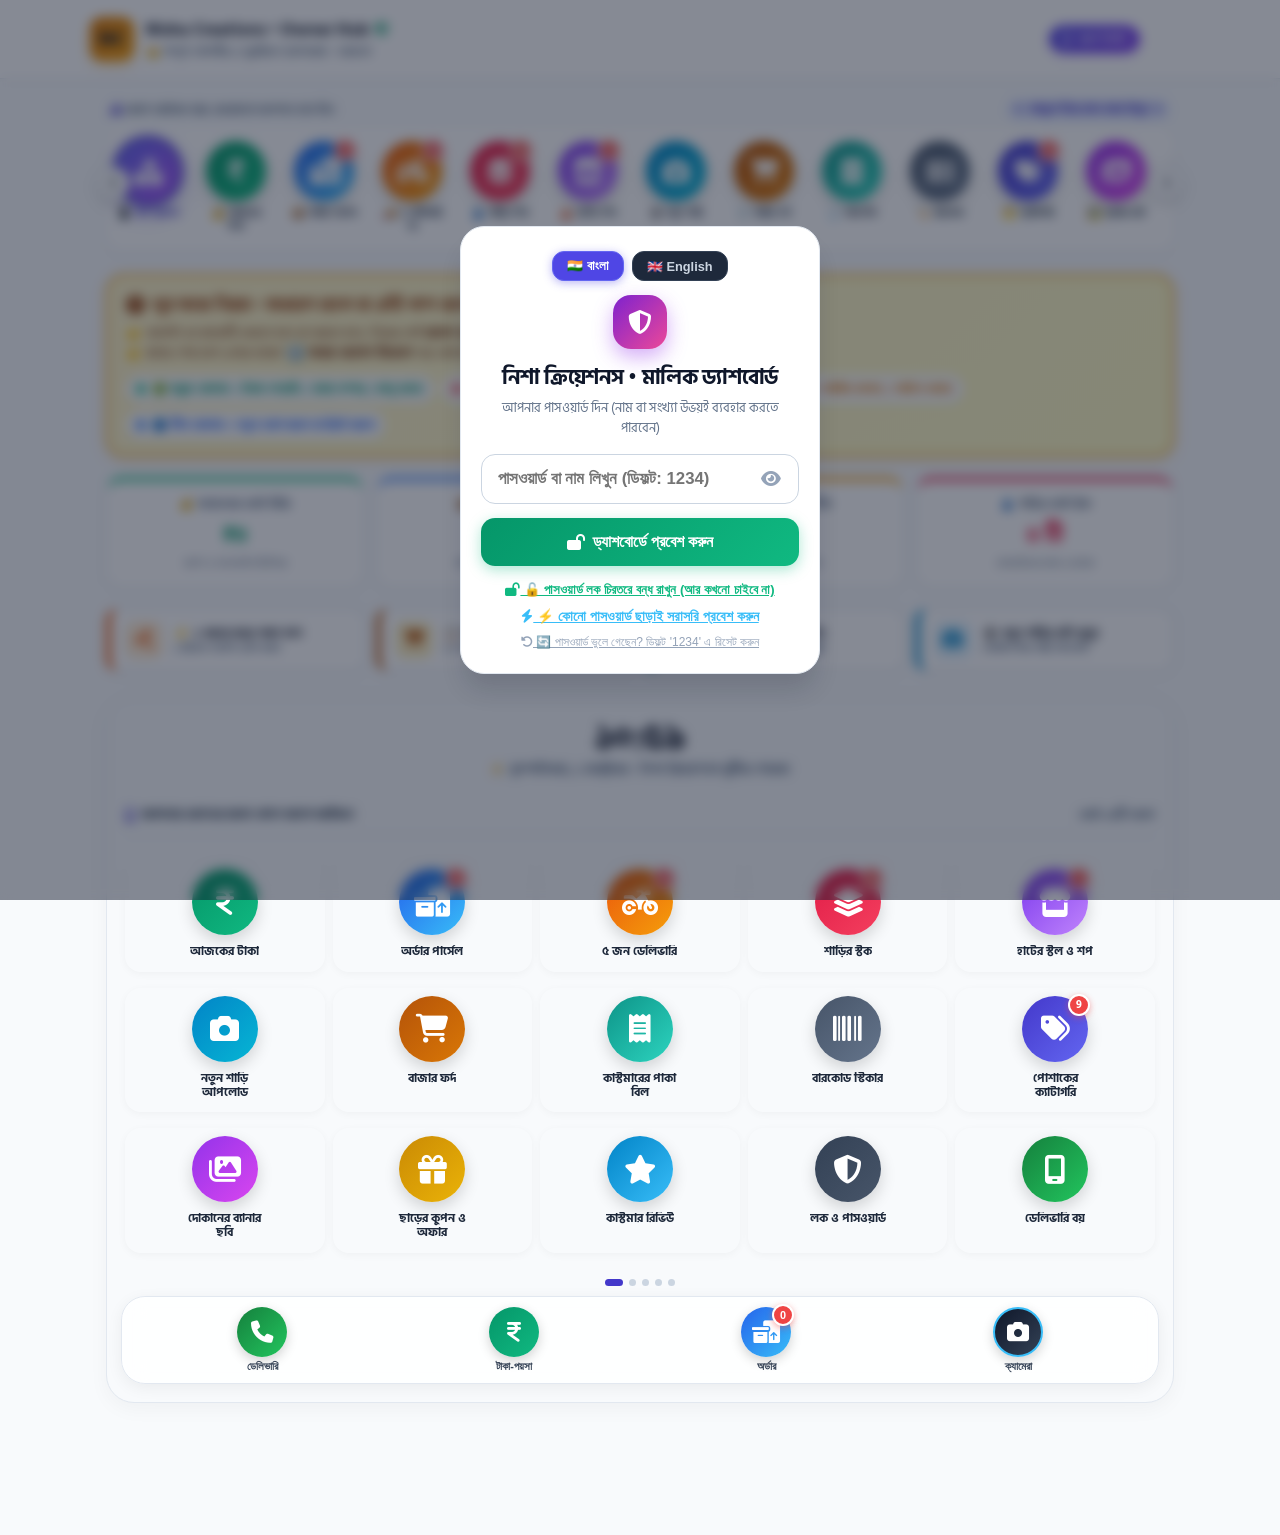
==== commit 7ccb4627: "Add files via upload" ====
--- a/admin.html
+++ b/admin.html
@@ -1470,6 +1470,284 @@
       font-weight: 600;
     }
 
+
+    /* Scroller Hint & Arrow Controls */
+    .scroller-wrapper {
+      position: relative;
+      margin-bottom: 18px;
+    }
+    .scroller-hint-bar {
+      display: flex;
+      align-items: center;
+      justify-content: space-between;
+      padding: 0 4px 6px;
+      font-size: 0.76rem;
+      color: #64748b;
+      font-weight: 700;
+    }
+    .scroller-swipe-badge {
+      background: #e0e7ff;
+      color: #4338ca;
+      padding: 2px 8px;
+      border-radius: 12px;
+      font-size: 0.7rem;
+      font-weight: 800;
+      display: inline-flex;
+      align-items: center;
+      gap: 4px;
+    }
+    .btn-scroll-arrow {
+      position: absolute;
+      top: 55%;
+      transform: translateY(-50%);
+      width: 32px;
+      height: 32px;
+      border-radius: 50%;
+      background: #ffffff;
+      border: 1.5px solid #cbd5e1;
+      color: #1e293b;
+      box-shadow: 0 4px 12px rgba(0,0,0,0.15);
+      cursor: pointer;
+      display: flex;
+      align-items: center;
+      justify-content: center;
+      font-size: 0.85rem;
+      z-index: 10;
+      transition: all 0.15s;
+    }
+    .btn-scroll-arrow:hover {
+      background: #4338ca;
+      color: #ffffff;
+      border-color: #4338ca;
+    }
+    .btn-scroll-arrow.left { left: -8px; }
+    .btn-scroll-arrow.right { right: -8px; }
+
+
+    /* =========================================================================
+       AUTHENTIC CIRCULAR ANDROID APP ICONS (ইউজারের দেওয়া ছবির মতো গোল আইকন)
+       ========================================================================= */
+    .app-icon-bubble, .all-apps-bubble {
+      position: relative;
+      width: 60px;
+      height: 60px;
+      border-radius: 50% !important; /* 100% PERFECT CIRCLE */
+      display: flex;
+      align-items: center;
+      justify-content: center;
+      font-size: 1.65rem;
+      color: #ffffff;
+      box-shadow: 0 6px 16px rgba(0, 0, 0, 0.16);
+      transition: all 0.2s cubic-bezier(0.34, 1.56, 0.64, 1);
+      flex-shrink: 0;
+    }
+
+    .all-apps-bubble {
+      width: 66px;
+      height: 66px;
+      font-size: 1.8rem;
+      margin-bottom: 6px;
+    }
+
+    /* Red Circular Notification Badge (ছবিতে Browser '30' বা Telegram '1'-এর মতো) */
+    .app-icon-badge {
+      position: absolute;
+      top: -2px;
+      right: -2px;
+      background: #ef4444;
+      color: #ffffff;
+      font-size: 0.68rem;
+      font-weight: 800;
+      min-width: 22px;
+      height: 22px;
+      border-radius: 50% !important; /* PERFECT ROUND BADGE */
+      display: flex;
+      align-items: center;
+      justify-content: center;
+      padding: 0 4px;
+      border: 2px solid #ffffff;
+      box-shadow: 0 2px 6px rgba(239, 68, 68, 0.45);
+      z-index: 2;
+    }
+
+    .app-icon-card {
+      flex: 0 0 76px;
+      display: flex;
+      flex-direction: column;
+      align-items: center;
+      text-align: center;
+      background: transparent;
+      border: none;
+      cursor: pointer;
+      padding: 4px;
+      user-select: none;
+      touch-action: manipulation;
+      transition: transform 0.15s ease;
+    }
+    .app-icon-card:active {
+      transform: scale(0.9);
+    }
+    .app-icon-card.active .app-icon-bubble {
+      box-shadow: 0 0 0 3.5px #4338ca, 0 8px 22px rgba(67, 56, 202, 0.4);
+      transform: scale(1.06);
+    }
+    .app-icon-card.active .app-icon-title {
+      color: #4338ca;
+      font-weight: 800;
+    }
+
+    /* Floating Android Launcher Tiles (No box borders, pure icons on screen) */
+    .all-apps-tile {
+      background: transparent !important;
+      border: none !important;
+      border-radius: 16px;
+      padding: 8px 2px 10px;
+      display: flex;
+      flex-direction: column;
+      align-items: center;
+      text-align: center;
+      cursor: pointer;
+      transition: all 0.2s cubic-bezier(0.34, 1.56, 0.64, 1);
+      position: relative;
+      user-select: none;
+      touch-action: manipulation;
+    }
+    .all-apps-tile:hover .all-apps-bubble {
+      transform: translateY(-3px) scale(1.06);
+      box-shadow: 0 10px 24px rgba(0,0,0,0.22);
+    }
+    .all-apps-tile:active {
+      transform: scale(0.92);
+    }
+
+    .all-apps-title {
+      font-size: 0.75rem;
+      font-weight: 700;
+      color: #1e293b;
+      line-height: 1.15;
+      text-align: center;
+      margin-top: 4px;
+      max-width: 76px;
+      display: -webkit-box;
+      -webkit-line-clamp: 2;
+      -webkit-box-orient: vertical;
+      overflow: hidden;
+      word-break: break-word;
+    }
+
+    /* 5-Column Grid like Android Home Screen */
+    .all-apps-grid {
+      display: grid;
+      grid-template-columns: repeat(5, 1fr) !important;
+      gap: 16px 8px !important;
+      padding: 12px 4px !important;
+    }
+    @media (max-width: 580px) {
+      .all-apps-grid {
+        grid-template-columns: repeat(4, 1fr) !important;
+        gap: 14px 6px !important;
+      }
+    }
+    @media (max-width: 360px) {
+      .all-apps-grid {
+        grid-template-columns: repeat(3, 1fr) !important;
+        gap: 10px 4px !important;
+      }
+    }
+
+    /* Phone Screen Container */
+    .android-phone-stage {
+      background: #f8fafc;
+      border: 1.5px solid #e2e8f0;
+      border-radius: 28px;
+      padding: 18px 14px;
+      margin-bottom: 22px;
+      box-shadow: 0 6px 20px rgba(0,0,0,0.04);
+      position: relative;
+    }
+
+    .android-clock-widget {
+      text-align: center;
+      padding: 6px 0 14px;
+    }
+    .android-clock-time {
+      font-size: 2.2rem;
+      font-weight: 800;
+      color: #0f172a;
+      letter-spacing: -0.5px;
+      line-height: 1;
+    }
+    .android-clock-date {
+      font-size: 0.8rem;
+      font-weight: 700;
+      color: #64748b;
+      margin-top: 4px;
+    }
+
+    .android-pagination-dots {
+      display: flex;
+      justify-content: center;
+      align-items: center;
+      gap: 6px;
+      margin: 14px 0 10px;
+    }
+    .android-dot {
+      width: 7px;
+      height: 7px;
+      border-radius: 50%;
+      background: #cbd5e1;
+      transition: all 0.2s;
+    }
+    .android-dot.active {
+      width: 18px;
+      border-radius: 10px;
+      background: #4338ca;
+    }
+
+    /* Android Bottom Dock (Phone, GPay, Flipkart, Camera) */
+    .android-bottom-dock {
+      background: rgba(255, 255, 255, 0.85);
+      backdrop-filter: blur(12px);
+      border: 1.5px solid #e2e8f0;
+      border-radius: 24px;
+      padding: 10px 14px;
+      margin-top: 10px;
+      display: flex;
+      justify-content: space-around;
+      align-items: center;
+      box-shadow: 0 4px 16px rgba(0,0,0,0.06);
+    }
+    .dock-app-btn {
+      display: flex;
+      flex-direction: column;
+      align-items: center;
+      background: transparent;
+      border: none;
+      cursor: pointer;
+      touch-action: manipulation;
+    }
+    .dock-app-bubble {
+      width: 50px;
+      height: 50px;
+      border-radius: 50%;
+      display: flex;
+      align-items: center;
+      justify-content: center;
+      font-size: 1.4rem;
+      color: #ffffff;
+      box-shadow: 0 4px 12px rgba(0,0,0,0.18);
+      transition: transform 0.15s ease;
+    }
+    .dock-app-btn:active .dock-app-bubble {
+      transform: scale(0.9);
+    }
+    .dock-app-lbl {
+      font-size: 0.68rem;
+      font-weight: 700;
+      color: #334155;
+      margin-top: 3px;
+    }
+
 </style>
   <!-- Google Firebase Cloud Firestore (Nisha Creations) -->
   <script src="https://www.gstatic.com/firebasejs/10.8.0/firebase-app-compat.js"></script>
@@ -1681,7 +1959,20 @@
     
     
     <!-- ==================== 4. SMARTPHONE APP SCROLLER BAR (হাতে স্ক্রোল করার অ্যাপ আইকন) ==================== -->
-    <div class="admin-app-scroller" id="adminAppScroller">
+    
+    <div class="scroller-wrapper">
+      <div class="scroller-hint-bar">
+        <span><i class="fa-solid fa-shapes" style="color:#4338ca;"></i> <strong>অ্যাপ আইকন বার:</strong> যেকোনো অপশনে হাত দিন</span>
+        <span class="scroller-swipe-badge"><i class="fa-solid fa-arrow-left"></i> আঙুল দিয়ে ডানে-বামে টানুন <i class="fa-solid fa-arrow-right"></i></span>
+      </div>
+      <button type="button" class="btn-scroll-arrow left" onclick="scrollAppScroller(-160)" aria-label="Scroll Left" title="বামে স্ক্রোল করুন">
+        <i class="fa-solid fa-chevron-left"></i>
+      </button>
+      <button type="button" class="btn-scroll-arrow right" onclick="scrollAppScroller(160)" aria-label="Scroll Right" title="ডানে স্ক্রোল করুন">
+        <i class="fa-solid fa-chevron-right"></i>
+      </button>
+      <div class="admin-app-scroller" id="adminAppScroller">
+
       <!-- 0. ALL APPS LAUNCHER -->
       <button type="button" class="app-icon-card active" id="appCardApps" onclick="switchAdminView('apps')">
         <div class="app-icon-bubble" style="background: linear-gradient(135deg, #6366f1, #a855f7);">
@@ -1807,6 +2098,7 @@
         <span class="app-icon-title">🔒 লক ও পিন</span>
       </button>
     </div>
+    </div><!-- end .scroller-wrapper -->
 
     <!-- Hidden compatibility elements for existing legacy scripts -->
     <div style="display:none;" aria-hidden="true">
@@ -1912,22 +2204,30 @@
           </button>
         </div>
 
-        <!-- ১৫টি স্মার্টফোন অ্যাপ আইকন গ্রিড (Full Phone Launcher) -->
-        <div style="display:flex; align-items:center; justify-content:space-between; margin-bottom:12px;">
-          <h3 style="font-size:1.05rem; font-weight:800; color:#0f172a; display:flex; align-items:center; gap:8px;">
-            <i class="fa-solid fa-grip" style="color:#4338ca;"></i> আমাদের সমস্ত অ্যাপস (যে কোনোটিতে হাত দিন)
-          </h3>
-          <span style="font-size:0.75rem; color:#64748b; font-weight:700;">মোট ১৫টি অপশন</span>
-        </div>
-
-        <div class="all-apps-grid">
+        <!-- 📱 স্মার্টফোন হোমস্ক্রিন (Android Phone Launcher Stage) -->
+        <div class="android-phone-stage">
+          
+          <!-- Android Clock & Date Widget -->
+          <div class="android-clock-widget">
+            <div class="android-clock-time" id="androidClockTime">১:৩৬</div>
+            <div class="android-clock-date" id="androidClockDate">🌤️ বৃহস্পতিবার, ১ অক্টোবর • নিশা ক্রিয়েশনস বুটিক শোরুম</div>
+          </div>
+
+          <div style="display:flex; align-items:center; justify-content:space-between; margin:10px 4px 14px; border-bottom:1px solid #e2e8f0; padding-bottom:8px;">
+            <span style="font-size:0.82rem; font-weight:800; color:#334155; display:flex; align-items:center; gap:6px;">
+              <i class="fa-solid fa-mobile-screen" style="color:#4338ca;"></i> আপনার ফোনের মতো গোল অ্যাপ আইকন
+            </span>
+            <span style="font-size:0.72rem; color:#64748b; font-weight:700;">মোট ১৫টি অ্যাপ</span>
+          </div>
+
+          <div class="all-apps-grid">
           <!-- 1. DASHBOARD -->
           <div class="all-apps-tile" onclick="switchAdminView('dashboard')">
             <div class="all-apps-bubble" style="background: linear-gradient(135deg, #059669, #10b981);">
               <i class="fa-solid fa-indian-rupee-sign"></i>
             </div>
             <div class="all-apps-title">আজকের টাকা</div>
-            <div class="all-apps-desc">মোট বিক্রি, ক্যাশ ও অনলাইন হিসাব</div>
+            
           </div>
 
           <!-- 2. ORDERS -->
@@ -1937,7 +2237,7 @@
               <span class="app-icon-badge" id="badgeOrdersGrid">0</span>
             </div>
             <div class="all-apps-title">অর্ডার পার্সেল</div>
-            <div class="all-apps-desc">কাস্টমারদের অর্ডার ও প্যাকিং তালিকা</div>
+            
           </div>
 
           <!-- 3. WAREHOUSE & 5-RIDERS -->
@@ -1947,7 +2247,7 @@
               <span class="app-icon-badge" id="badgeWarehouseGrid">0</span>
             </div>
             <div class="all-apps-title">৫ জন ডেলিভারি</div>
-            <div class="all-apps-desc">১-ক্লিকে সমান ভাগে পার্সেল বণ্টন</div>
+            
           </div>
 
           <!-- 4. STOCK -->
@@ -1957,7 +2257,7 @@
               <span class="app-icon-badge" id="badgeStockGrid">0</span>
             </div>
             <div class="all-apps-title">শাড়ির স্টক</div>
-            <div class="all-apps-desc">কোন শাড়ি কয়টা আছে ও তাকের নম্বর</div>
+            
           </div>
 
           <!-- 5. HAAT STALLS & SHOPS -->
@@ -1967,7 +2267,7 @@
               <span class="app-icon-badge" id="badgeHaatShopsGrid">5</span>
             </div>
             <div class="all-apps-title">হাটের স্টল ও শপ</div>
-            <div class="all-apps-desc">আমতা, বাগনান ইত্যাদির দোকানের মাল</div>
+            
           </div>
 
           <!-- 6. ADD PRODUCT -->
@@ -1976,7 +2276,7 @@
               <i class="fa-solid fa-camera"></i>
             </div>
             <div class="all-apps-title">নতুন শাড়ি আপলোড</div>
-            <div class="all-apps-desc">ছবি তুলে নতুন শাড়ি ও জামা তোলা</div>
+            
           </div>
 
           <!-- 7. WHOLESALE RESTOCK BAZAR MEMO -->
@@ -1985,7 +2285,7 @@
               <i class="fa-solid fa-cart-shopping"></i>
             </div>
             <div class="all-apps-title">বাজার ফর্দ</div>
-            <div class="all-apps-desc">কম মাল থাকলে ২০ অর্ডারের ফর্দ ও মেমো</div>
+            
           </div>
 
           <!-- 8. PROPER BILL & INVOICE -->
@@ -1994,7 +2294,7 @@
               <i class="fa-solid fa-receipt"></i>
             </div>
             <div class="all-apps-title">কাস্টমারের পাকা বিল</div>
-            <div class="all-apps-desc">কাগজে পাকা রসিদ ও চালান প্রিন্ট</div>
+            
           </div>
 
           <!-- 9. BARCODE & RACK STICKERS -->
@@ -2003,7 +2303,7 @@
               <i class="fa-solid fa-barcode"></i>
             </div>
             <div class="all-apps-title">বারকোড স্টিকার</div>
-            <div class="all-apps-desc">তাক ও কাপড়ের কোড স্টিকার প্রিন্ট</div>
+            
           </div>
 
           <!-- 10. CATEGORIES -->
@@ -2013,7 +2313,7 @@
               <span class="app-icon-badge" id="badgeCategoriesGrid">9</span>
             </div>
             <div class="all-apps-title">পোশাকের ক্যাটাগরি</div>
-            <div class="all-apps-desc">শাড়ি, কুর্তি, পাঞ্জাবি তালিকা</div>
+            
           </div>
 
           <!-- 11. BANNERS -->
@@ -2022,7 +2322,7 @@
               <i class="fa-solid fa-images"></i>
             </div>
             <div class="all-apps-title">দোকানের ব্যানার ছবি</div>
-            <div class="all-apps-desc">অ্যাপের সামনের বড় অফারের ছবি বদল</div>
+            
           </div>
 
           <!-- 12. PROMOTIONS / COUPONS -->
@@ -2031,7 +2331,7 @@
               <i class="fa-solid fa-gift"></i>
             </div>
             <div class="all-apps-title">ছাড়ের কুপন ও অফার</div>
-            <div class="all-apps-desc">কাস্টমারকে ডিসকাউন্ট দেওয়ার কোড</div>
+            
           </div>
 
           <!-- 13. REVIEWS -->
@@ -2040,7 +2340,7 @@
               <i class="fa-solid fa-star"></i>
             </div>
             <div class="all-apps-title">কাস্টমার রিভিউ</div>
-            <div class="all-apps-desc">ক্রেতাদের দেওয়া স্টার ও সুন্দর প্রশংসা</div>
+            
           </div>
 
           <!-- 14. SECURITY & PIN -->
@@ -2049,18 +2349,60 @@
               <i class="fa-solid fa-shield-halved"></i>
             </div>
             <div class="all-apps-title">লক ও পাসওয়ার্ড</div>
-            <div class="all-apps-desc">পিন নম্বর ও পিনকোড এলাকা বদল</div>
+            
           </div>
 
           <!-- 15. RIDER PORTAL -->
           <div class="all-apps-tile" onclick="window.open('delivery.html', '_blank')">
-            <div class="all-apps-bubble" style="background: linear-gradient(135deg, #0369a1, #0ea5e9);">
-              <i class="fa-solid fa-arrow-up-right-from-square"></i>
-            </div>
-            <div class="all-apps-title">ডেলিভারি বয় পোর্টাল</div>
-            <div class="all-apps-desc">ডেলিভারি বয়ের নিজস্ব মোবাইল পেজ</div>
-          </div>
-        </div>
+            <div class="all-apps-bubble" style="background: linear-gradient(135deg, #15803d, #22c55e);">
+              <i class="fa-solid fa-mobile-screen"></i>
+            </div>
+            <div class="all-apps-title">ডেলিভারি বয়</div>
+          </div>
+        </div>
+
+        <!-- Android Pagination Dots (ছবিতে দেখানো ৫টি পেজ ডট) -->
+        <div class="android-pagination-dots">
+          <span class="android-dot active"></span>
+          <span class="android-dot"></span>
+          <span class="android-dot"></span>
+          <span class="android-dot"></span>
+          <span class="android-dot"></span>
+        </div>
+
+        <!-- Android Bottom App Dock (ছবির মতো নিচে ৪টি প্রধান গোল আইকন) -->
+        <div class="android-bottom-dock">
+          <button type="button" class="dock-app-btn" onclick="window.open('delivery.html', '_blank')" title="ডেলিভারি বয় পেজ">
+            <div class="dock-app-bubble" style="background: linear-gradient(135deg, #15803d, #22c55e);">
+              <i class="fa-solid fa-phone"></i>
+            </div>
+            <span class="dock-app-lbl">ডেলিভারি</span>
+          </button>
+
+          <button type="button" class="dock-app-btn" onclick="switchAdminView('dashboard')" title="আজকের টাকা ও বিক্রি">
+            <div class="dock-app-bubble" style="background: linear-gradient(135deg, #059669, #10b981);">
+              <i class="fa-solid fa-indian-rupee-sign"></i>
+            </div>
+            <span class="dock-app-lbl">টাকা-পয়সা</span>
+          </button>
+
+          <button type="button" class="dock-app-btn" onclick="switchAdminView('orders')" title="নতুন অর্ডার পার্সেল">
+            <div class="dock-app-bubble" style="background: linear-gradient(135deg, #2563eb, #38bdf8); position:relative;">
+              <i class="fa-solid fa-boxes-packing"></i>
+              <span class="app-icon-badge" id="badgeDockOrders" style="top:-3px; right:-3px;">0</span>
+            </div>
+            <span class="dock-app-lbl">অর্ডার</span>
+          </button>
+
+          <button type="button" class="dock-app-btn" onclick="switchAdminView('add')" title="ক্যামেরা দিয়ে নতুন শাড়ি তোলা">
+            <div class="dock-app-bubble" style="background: linear-gradient(135deg, #0f172a, #334155); border:2px solid #38bdf8;">
+              <i class="fa-solid fa-camera"></i>
+            </div>
+            <span class="dock-app-lbl">ক্যামেরা</span>
+          </button>
+        </div>
+
+      </div><!-- end .android-phone-stage -->
 
       </div>
     </div>
@@ -5209,6 +5551,35 @@
 // =========================================================================
 
 
+
+function scrollAppScroller(offset) {
+  const scroller = document.getElementById('adminAppScroller');
+  if (scroller) {
+    scroller.scrollBy({ left: offset, behavior: 'smooth' });
+  }
+}
+
+
+// 🕒 Android Live Clock Widget (বাংলা সময়)
+function updateAndroidClock() {
+  try {
+    const now = new Date();
+    const bnDigits = ['০','১','২','৩','৪','৫','৬','৭','৮','৯'];
+    const toBn = n => String(n).split('').map(d => bnDigits[d] || d).join('');
+
+    let hours = now.getHours();
+    const minutes = String(now.getMinutes()).padStart(2, '0');
+    hours = hours % 12 || 12;
+
+    const clockEl = document.getElementById('androidClockTime');
+    if (clockEl) {
+      clockEl.textContent = `${toBn(hours)}:${toBn(minutes)}`;
+    }
+  } catch(e) {}
+}
+setInterval(updateAndroidClock, 1000);
+setTimeout(updateAndroidClock, 50);
+
 function switchAdminView(tabKey) {
   // Modal shortcuts
   if (tabKey === 'restock') {
@@ -5307,6 +5678,7 @@
     
     setElemTxt('badgeOrdersScroller', pendingOrders.length);
     setElemTxt('badgeOrdersGrid', pendingOrders.length);
+    setElemTxt('badgeDockOrders', pendingOrders.length);
     setElemTxt('homeStatOrders', `${pendingOrders.length} টি`);
 
     setElemTxt('badgeWarehouseScroller', pendingOrders.length);
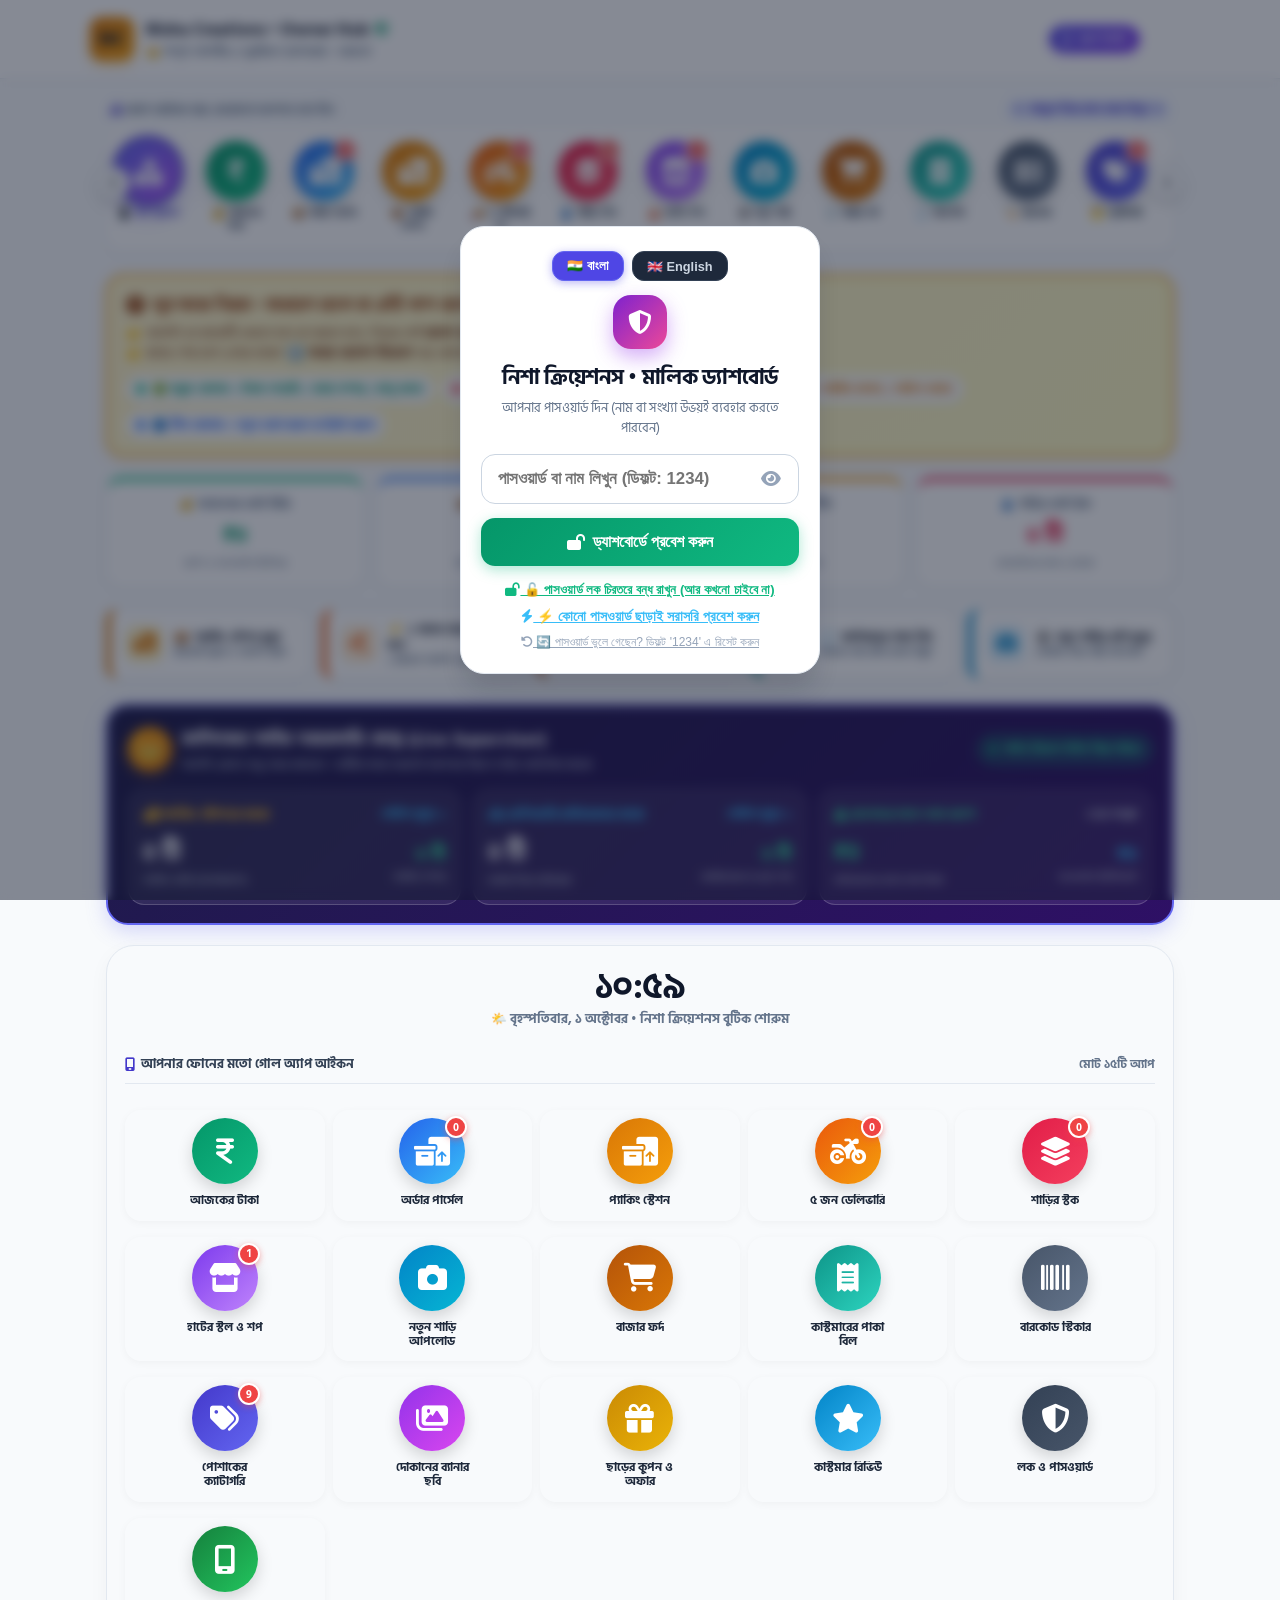
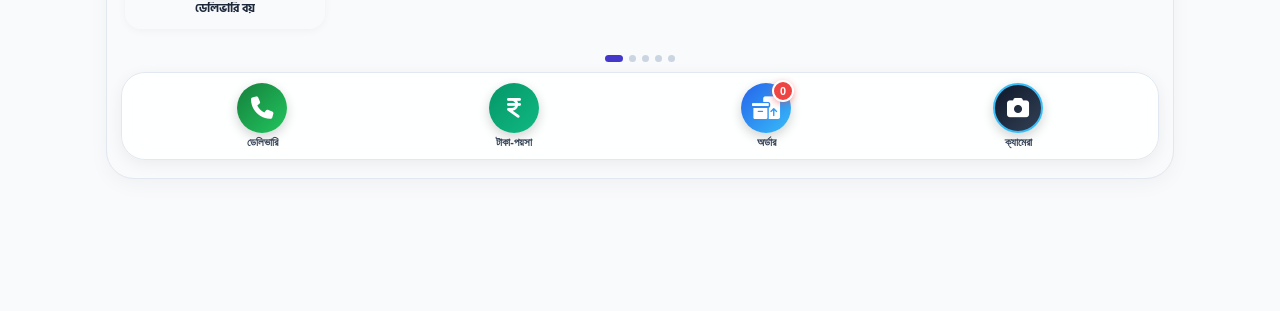
==== commit 48c8e405: "Add files via upload" ====
--- a/admin.html
+++ b/admin.html
@@ -1998,6 +1998,16 @@
         <span class="app-icon-title">📦 অর্ডার পার্সেল</span>
       </button>
 
+      
+      <!-- 2.5 PACKAGING STATION (📦 প্যাকিং স্টেশন) -->
+      <button type="button" class="app-icon-card" id="appCardPackaging" onclick="openPackagingStation()" title="বারকোড স্ক্যানার ও পার্সেল প্যাকিং স্টেশন">
+        <div class="app-icon-bubble" style="background: linear-gradient(135deg, #d97706, #f59e0b);">
+          <i class="fa-solid fa-boxes-packing"></i>
+          <span class="app-icon-badge" id="badgePackagingScroller" style="display:none;">0</span>
+        </div>
+        <span class="app-icon-title">📦 প্যাকিং স্টেশন</span>
+      </button>
+
       <!-- 3. 5-RIDER SPLIT & WAREHOUSE -->
       <button type="button" class="app-icon-card" id="appCardWarehouse" onclick="switchAdminView('warehouse')">
         <div class="app-icon-bubble" style="background: linear-gradient(135deg, #ea580c, #f59e0b);">
@@ -2161,8 +2171,19 @@
           </div>
         </div>
 
-        <!-- ঝটপট ৪টি কাজের শর্টকাট বোতাম -->
+        <!-- ঝটপট কাজের শর্টকাট বোতাম -->
         <div class="home-quick-actions">
+
+          <button type="button" class="btn-quick-shortcut" onclick="openPackagingStation()" style="border-left:5px solid #d97706;">
+            <div style="width:38px; height:38px; border-radius:10px; background:#fef3c7; color:#d97706; display:flex; align-items:center; justify-content:center; font-size:1.2rem;">
+              <i class="fa-solid fa-boxes-packing"></i>
+            </div>
+            <div style="text-align:left;">
+              <div style="font-weight:800; color:#0f172a;">📦 প্যাকিং স্টেশন খুলুন</div>
+              <div style="font-size:0.72rem; color:#64748b;">বারকোড স্ক্যান ও পার্সেল প্যাক</div>
+            </div>
+          </button>
+
           <button type="button" class="btn-quick-shortcut" onclick="switchAdminView('warehouse')" style="border-left:5px solid #ea580c;">
             <div style="width:38px; height:38px; border-radius:10px; background:#ffedd5; color:#ea580c; display:flex; align-items:center; justify-content:center; font-size:1.2rem;">
               <i class="fa-solid fa-arrows-split-up-and-left"></i>
@@ -2202,6 +2223,86 @@
               <div style="font-size:0.72rem; color:#64748b;">মোবাইল দিয়ে শাড়ি আপলোড</div>
             </div>
           </button>
+        </div>
+
+        
+        <!-- 👑 মালিকের লাইভ নজরদারি কেন্দ্র (Admin Supervisor Live Center) -->
+        <div style="background: linear-gradient(135deg, #1e1b4b, #2e1065); border: 2px solid #6366f1; border-radius: 22px; padding: 18px 20px; margin-bottom: 20px; box-shadow: 0 6px 20px rgba(99, 102, 241, 0.25); color: #ffffff;">
+          <div style="display:flex; justify-content:space-between; align-items:center; flex-wrap:wrap; gap:10px; margin-bottom:12px;">
+            <div style="display:flex; align-items:center; gap:10px;">
+              <span style="width:44px; height:44px; border-radius:50%; background:linear-gradient(135deg, #f59e0b, #d97706); display:flex; align-items:center; justify-content:center; font-size:1.4rem; color:#0f172a; box-shadow:0 4px 12px rgba(245,158,11,0.4);">
+                👑
+              </span>
+              <div>
+                <h3 style="font-size:1.15rem; font-weight:800; color:#ffffff; margin:0;">মালিকের লাইভ নজরদারি কেন্দ্র (Live Supervisor)</h3>
+                <p style="font-size:0.75rem; color:#cbd5e1; margin:2px 0 0;">আপনি এখানে শুধু নজর রাখবেন • কর্মীরা কাজ করলেই আপনার স্ক্রিনে লাইভ কাউন্টার বাড়বে</p>
+              </div>
+            </div>
+            <div style="display:flex; align-items:center; gap:8px;">
+              <span style="display:inline-flex; align-items:center; gap:6px; background:rgba(16, 185, 129, 0.2); border:1px solid #10b981; color:#34d399; font-size:0.72rem; font-weight:800; padding:4px 10px; border-radius:20px;">
+                <span style="width:8px; height:8px; border-radius:50%; background:#10b981;"></span> লাইভ রিয়েল-টাইম সিঙ্ক সক্রিয়
+              </span>
+            </div>
+          </div>
+
+          <!-- 3 Live Work Monitors -->
+          <div style="display:grid; grid-template-columns:repeat(auto-fit, minmax(220px, 1fr)); gap:12px; margin-top:14px;">
+            
+            <!-- 1. PACKING STATION LIVE -->
+            <div style="background:rgba(255,255,255,0.08); border:1px solid rgba(255,255,255,0.18); border-radius:16px; padding:14px; cursor:pointer;" onclick="openPackagingStation()">
+              <div style="display:flex; justify-content:space-between; align-items:center; margin-bottom:8px;">
+                <span style="font-size:0.82rem; font-weight:800; color:#fbbf24;"><i class="fa-solid fa-boxes-packing"></i> প্যাকিং স্টেশনের কাজ</span>
+                <span style="font-size:0.7rem; color:#38bdf8; font-weight:700;">পোর্টাল খুলুন ↗</span>
+              </div>
+              <div style="display:flex; justify-content:space-between; align-items:baseline;">
+                <div>
+                  <div style="font-size:1.45rem; font-weight:800; color:#ffffff;" id="monitorPackingPending">0 টি</div>
+                  <div style="font-size:0.7rem; color:#cbd5e1;">প্যাকিং বাকি (অপেক্ষমাণ)</div>
+                </div>
+                <div style="text-align:right;">
+                  <div style="font-size:1.15rem; font-weight:800; color:#34d399;" id="monitorPackingDone">0 টি</div>
+                  <div style="font-size:0.7rem; color:#cbd5e1;">প্যাকিং সম্পন্ন</div>
+                </div>
+              </div>
+            </div>
+
+            <!-- 2. DELIVERY RIDER LIVE -->
+            <div style="background:rgba(255,255,255,0.08); border:1px solid rgba(255,255,255,0.18); border-radius:16px; padding:14px; cursor:pointer;" onclick="window.open('delivery.html', '_blank')">
+              <div style="display:flex; justify-content:space-between; align-items:center; margin-bottom:8px;">
+                <span style="font-size:0.82rem; font-weight:800; color:#38bdf8;"><i class="fa-solid fa-motorcycle"></i> ডেলিভারি রাইডারদের কাজ</span>
+                <span style="font-size:0.7rem; color:#38bdf8; font-weight:700;">পোর্টাল খুলুন ↗</span>
+              </div>
+              <div style="display:flex; justify-content:space-between; align-items:baseline;">
+                <div>
+                  <div style="font-size:1.45rem; font-weight:800; color:#ffffff;" id="monitorDeliveryOut">0 টি</div>
+                  <div style="font-size:0.7rem; color:#cbd5e1;">রাস্তায় নিয়ে বেরিয়েছে</div>
+                </div>
+                <div style="text-align:right;">
+                  <div style="font-size:1.15rem; font-weight:800; color:#34d399;" id="monitorDeliveryDone">0 টি</div>
+                  <div style="font-size:0.7rem; color:#cbd5e1;">কাস্টমারকে দেওয়া শেষ</div>
+                </div>
+              </div>
+            </div>
+
+            <!-- 3. CASH COLLECTION LIVE -->
+            <div style="background:rgba(255,255,255,0.08); border:1px solid rgba(255,255,255,0.18); border-radius:16px; padding:14px; cursor:pointer;" onclick="switchAdminView('dashboard')">
+              <div style="display:flex; justify-content:space-between; align-items:center; margin-bottom:8px;">
+                <span style="font-size:0.82rem; font-weight:800; color:#34d399;"><i class="fa-solid fa-sack-dollar"></i> ছেলেদের হাতে নগদ ক্যাশ</span>
+                <span style="font-size:0.7rem; color:#cbd5e1; font-weight:700;">COD সংগ্রহ</span>
+              </div>
+              <div style="display:flex; justify-content:space-between; align-items:baseline;">
+                <div>
+                  <div style="font-size:1.45rem; font-weight:800; color:#34d399;" id="monitorCashInHand">₹0</div>
+                  <div style="font-size:0.7rem; color:#cbd5e1;">রাইডারদের ব্যাগে নগদ টাকা</div>
+                </div>
+                <div style="text-align:right;">
+                  <div style="font-size:1.15rem; font-weight:800; color:#38bdf8;" id="monitorOnlineTotal">₹0</div>
+                  <div style="font-size:0.7rem; color:#cbd5e1;">অনলাইন ইউপিআই</div>
+                </div>
+              </div>
+            </div>
+
+          </div>
         </div>
 
         <!-- 📱 স্মার্টফোন হোমস্ক্রিন (Android Phone Launcher Stage) -->
@@ -2238,6 +2339,15 @@
             </div>
             <div class="all-apps-title">অর্ডার পার্সেল</div>
             
+          </div>
+
+          
+          <!-- PACKAGING STATION TILE -->
+          <div class="all-apps-tile" onclick="openPackagingStation()" title="বারকোড স্ক্যানার ও পার্সেল প্যাকিং স্টেশন খুলুন">
+            <div class="all-apps-bubble" style="background: linear-gradient(135deg, #d97706, #f59e0b);">
+              <i class="fa-solid fa-boxes-packing"></i>
+            </div>
+            <div class="all-apps-title">প্যাকিং স্টেশন</div>
           </div>
 
           <!-- 3. WAREHOUSE & 5-RIDERS -->
@@ -5580,6 +5690,42 @@
 setInterval(updateAndroidClock, 1000);
 setTimeout(updateAndroidClock, 50);
 
+
+// 📦 প্যাকিং স্টেশন খোলার ফাংশন (Dedicated Packaging Hub)
+function openPackagingStation() {
+  // Directly open full-screen dedicated packaging portal
+  window.open('packaging.html', '_blank');
+}
+
+
+    // ⚡ REAL-TIME MULTI-PORTAL LIVE SYNC (প্যাকিং ও ডেলিভারি আপডেট সাথে সাথে এডমিনে আসা)
+    window.addEventListener('storage', function(e) {
+      if (e.key === 'nc_orders' || e.key === 'nc_products' || e.key === 'nc_partner_shops' || e.key === 'nc_staff') {
+        try { loadOrders(); } catch(err){}
+        try { renderFinanceOverview(); } catch(err){}
+        try { renderOwnerOrders(); } catch(err){}
+        try { updateAllAppsHomeStats(); } catch(err){}
+      }
+    });
+
+    // 2-second live background monitor
+    let lastKnownOrdersString = '';
+    setInterval(function() {
+      try {
+        const raw = localStorage.getItem('nc_orders') || '[]';
+        if (raw !== lastKnownOrdersString) {
+          lastKnownOrdersString = raw;
+          ordersList = JSON.parse(raw);
+          renderFinanceOverview();
+          updateAllAppsHomeStats();
+          const curPane = document.querySelector('.tab-pane.active');
+          if (curPane && curPane.id === 'pane-orders') {
+            renderOwnerOrders();
+          }
+        }
+      } catch(err) {}
+    }, 2000);
+
 function switchAdminView(tabKey) {
   // Modal shortcuts
   if (tabKey === 'restock') {
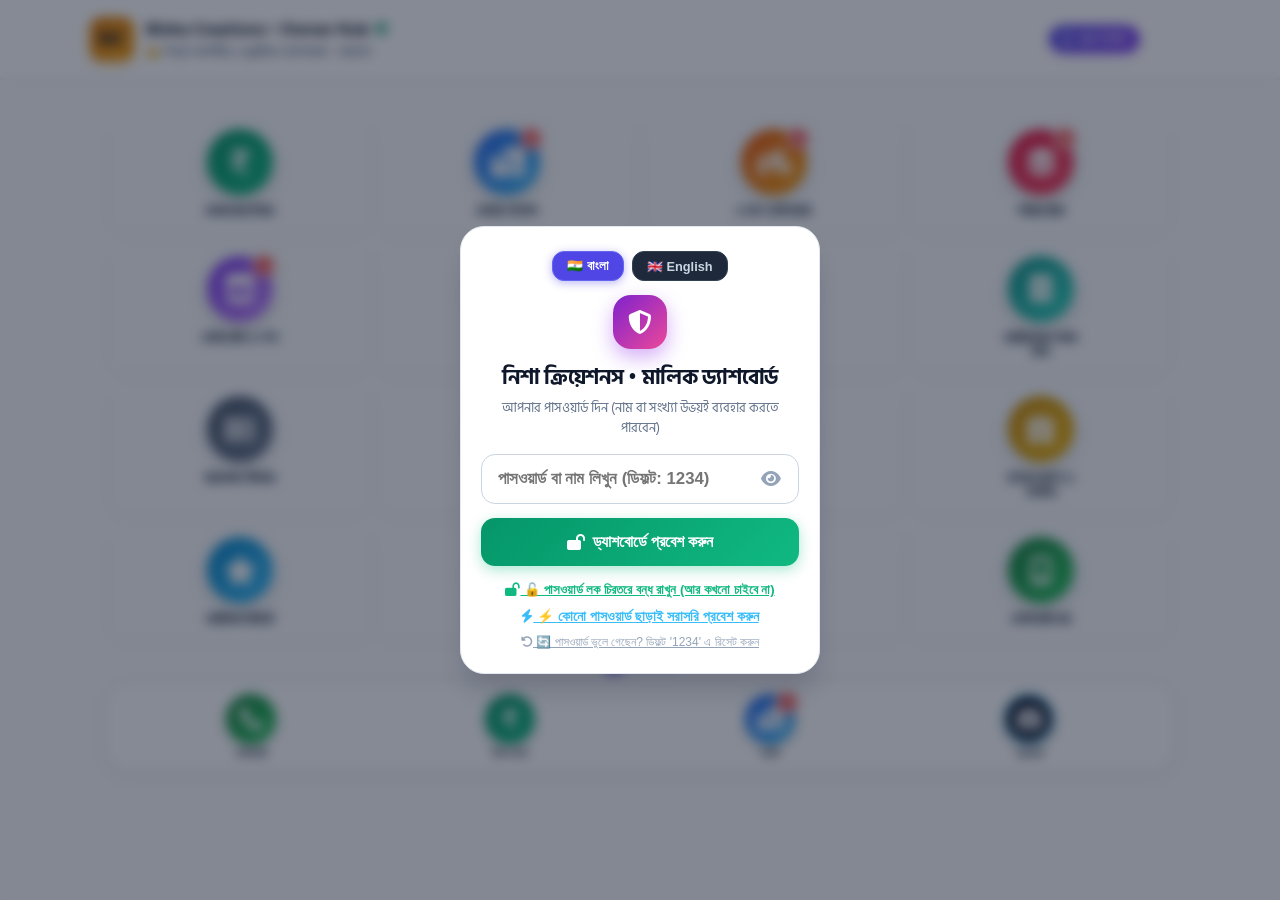
==== commit b49d4f4e: "Add files via upload" ====
--- a/admin.html
+++ b/admin.html
@@ -1638,19 +1638,16 @@
     /* 5-Column Grid like Android Home Screen */
     .all-apps-grid {
       display: grid;
-      grid-template-columns: repeat(5, 1fr) !important;
+      grid-template-columns: repeat(4, 1fr) !important;
       gap: 16px 8px !important;
       padding: 12px 4px !important;
     }
     @media (max-width: 580px) {
       .all-apps-grid {
         grid-template-columns: repeat(4, 1fr) !important;
-        gap: 14px 6px !important;
-      }
-    }
-    @media (max-width: 360px) {
-      .all-apps-grid {
-        grid-template-columns: repeat(3, 1fr) !important;
+        gap: 16px 8px !important;
+      }
+    }
         gap: 10px 4px !important;
       }
     }
@@ -1960,155 +1957,7 @@
     
     <!-- ==================== 4. SMARTPHONE APP SCROLLER BAR (হাতে স্ক্রোল করার অ্যাপ আইকন) ==================== -->
     
-    <div class="scroller-wrapper">
-      <div class="scroller-hint-bar">
-        <span><i class="fa-solid fa-shapes" style="color:#4338ca;"></i> <strong>অ্যাপ আইকন বার:</strong> যেকোনো অপশনে হাত দিন</span>
-        <span class="scroller-swipe-badge"><i class="fa-solid fa-arrow-left"></i> আঙুল দিয়ে ডানে-বামে টানুন <i class="fa-solid fa-arrow-right"></i></span>
-      </div>
-      <button type="button" class="btn-scroll-arrow left" onclick="scrollAppScroller(-160)" aria-label="Scroll Left" title="বামে স্ক্রোল করুন">
-        <i class="fa-solid fa-chevron-left"></i>
-      </button>
-      <button type="button" class="btn-scroll-arrow right" onclick="scrollAppScroller(160)" aria-label="Scroll Right" title="ডানে স্ক্রোল করুন">
-        <i class="fa-solid fa-chevron-right"></i>
-      </button>
-      <div class="admin-app-scroller" id="adminAppScroller">
-
-      <!-- 0. ALL APPS LAUNCHER -->
-      <button type="button" class="app-icon-card active" id="appCardApps" onclick="switchAdminView('apps')">
-        <div class="app-icon-bubble" style="background: linear-gradient(135deg, #6366f1, #a855f7);">
-          <i class="fa-solid fa-shapes"></i>
-        </div>
-        <span class="app-icon-title">📱 অল অ্যাপস</span>
-      </button>
-
-      <!-- 1. DASHBOARD / FINANCE -->
-      <button type="button" class="app-icon-card" id="appCardDashboard" onclick="switchAdminView('dashboard')">
-        <div class="app-icon-bubble" style="background: linear-gradient(135deg, #059669, #10b981);">
-          <i class="fa-solid fa-indian-rupee-sign"></i>
-        </div>
-        <span class="app-icon-title">💰 আজকের টাকা</span>
-      </button>
-
-      <!-- 2. ORDERS -->
-      <button type="button" class="app-icon-card" id="appCardOrders" onclick="switchAdminView('orders')">
-        <div class="app-icon-bubble" style="background: linear-gradient(135deg, #2563eb, #38bdf8);">
-          <i class="fa-solid fa-boxes-packing"></i>
-          <span class="app-icon-badge" id="badgeOrdersScroller">0</span>
-        </div>
-        <span class="app-icon-title">📦 অর্ডার পার্সেল</span>
-      </button>
-
-      
-      <!-- 2.5 PACKAGING STATION (📦 প্যাকিং স্টেশন) -->
-      <button type="button" class="app-icon-card" id="appCardPackaging" onclick="openPackagingStation()" title="বারকোড স্ক্যানার ও পার্সেল প্যাকিং স্টেশন">
-        <div class="app-icon-bubble" style="background: linear-gradient(135deg, #d97706, #f59e0b);">
-          <i class="fa-solid fa-boxes-packing"></i>
-          <span class="app-icon-badge" id="badgePackagingScroller" style="display:none;">0</span>
-        </div>
-        <span class="app-icon-title">📦 প্যাকিং স্টেশন</span>
-      </button>
-
-      <!-- 3. 5-RIDER SPLIT & WAREHOUSE -->
-      <button type="button" class="app-icon-card" id="appCardWarehouse" onclick="switchAdminView('warehouse')">
-        <div class="app-icon-bubble" style="background: linear-gradient(135deg, #ea580c, #f59e0b);">
-          <i class="fa-solid fa-motorcycle"></i>
-          <span class="app-icon-badge" id="badgeWarehouseScroller">0</span>
-        </div>
-        <span class="app-icon-title">🚚 ৫ ডেলিভারি বয়</span>
-      </button>
-
-      <!-- 4. STOCK & INVENTORY -->
-      <button type="button" class="app-icon-card" id="appCardStock" onclick="switchAdminView('stock')">
-        <div class="app-icon-bubble" style="background: linear-gradient(135deg, #e11d48, #f43f5e);">
-          <i class="fa-solid fa-layer-group"></i>
-          <span class="app-icon-badge" id="badgeStockScroller">0</span>
-        </div>
-        <span class="app-icon-title">👗 শাড়ির স্টক</span>
-      </button>
-
-      <!-- 5. HAAT STALLS & SHOPS -->
-      <button type="button" class="app-icon-card" id="appCardHaatShops" onclick="switchAdminView('haatShops')">
-        <div class="app-icon-bubble" style="background: linear-gradient(135deg, #7c3aed, #c084fc);">
-          <i class="fa-solid fa-store"></i>
-          <span class="app-icon-badge" id="badgeHaatShopsScroller">5</span>
-        </div>
-        <span class="app-icon-title">🎪 হাটের স্টল</span>
-      </button>
-
-      <!-- 6. ADD PRODUCT -->
-      <button type="button" class="app-icon-card" id="appCardAdd" onclick="switchAdminView('add')">
-        <div class="app-icon-bubble" style="background: linear-gradient(135deg, #0284c7, #06b6d4);">
-          <i class="fa-solid fa-camera"></i>
-        </div>
-        <span class="app-icon-title">➕ নতুন শাড়ি</span>
-      </button>
-
-      <!-- 7. WHOLESALE RESTOCK BAZAR MEMO -->
-      <button type="button" class="app-icon-card" id="appCardRestock" onclick="switchAdminView('restock')">
-        <div class="app-icon-bubble" style="background: linear-gradient(135deg, #b45309, #d97706);">
-          <i class="fa-solid fa-cart-shopping"></i>
-        </div>
-        <span class="app-icon-title">🛒 বাজার ফর্দ</span>
-      </button>
-
-      <!-- 8. PROPER BILL & INVOICE -->
-      <button type="button" class="app-icon-card" id="appCardBill" onclick="switchAdminView('bill')">
-        <div class="app-icon-bubble" style="background: linear-gradient(135deg, #0d9488, #2dd4bf);">
-          <i class="fa-solid fa-receipt"></i>
-        </div>
-        <span class="app-icon-title">🧾 পাকা বিল</span>
-      </button>
-
-      <!-- 9. BARCODE & RACK STICKERS -->
-      <button type="button" class="app-icon-card" id="appCardBarcode" onclick="switchAdminView('barcode')">
-        <div class="app-icon-bubble" style="background: linear-gradient(135deg, #475569, #64748b);">
-          <i class="fa-solid fa-barcode"></i>
-        </div>
-        <span class="app-icon-title">🏷️ বারকোড</span>
-      </button>
-
-      <!-- 10. CATEGORIES -->
-      <button type="button" class="app-icon-card" id="appCardCategories" onclick="switchAdminView('categories')">
-        <div class="app-icon-bubble" style="background: linear-gradient(135deg, #4338ca, #6366f1);">
-          <i class="fa-solid fa-tags"></i>
-          <span class="app-icon-badge" id="badgeCategoriesScroller">9</span>
-        </div>
-        <span class="app-icon-title">🗂️ ক্যাটাগরি</span>
-      </button>
-
-      <!-- 11. BANNERS -->
-      <button type="button" class="app-icon-card" id="appCardBanners" onclick="switchAdminView('banners')">
-        <div class="app-icon-bubble" style="background: linear-gradient(135deg, #9333ea, #d946ef);">
-          <i class="fa-solid fa-images"></i>
-        </div>
-        <span class="app-icon-title">🖼️ ব্যানার ছবি</span>
-      </button>
-
-      <!-- 12. PROMOTIONS / COUPONS -->
-      <button type="button" class="app-icon-card" id="appCardPromotions" onclick="switchAdminView('promotions')">
-        <div class="app-icon-bubble" style="background: linear-gradient(135deg, #ca8a04, #eab308);">
-          <i class="fa-solid fa-gift"></i>
-        </div>
-        <span class="app-icon-title">🎁 ছাড়ের কুপন</span>
-      </button>
-
-      <!-- 13. REVIEWS -->
-      <button type="button" class="app-icon-card" id="appCardReviews" onclick="switchAdminView('reviews')">
-        <div class="app-icon-bubble" style="background: linear-gradient(135deg, #0284c7, #38bdf8);">
-          <i class="fa-solid fa-star"></i>
-        </div>
-        <span class="app-icon-title">⭐ কাস্টমার রিভিউ</span>
-      </button>
-
-      <!-- 14. SECURITY & PIN -->
-      <button type="button" class="app-icon-card" id="appCardSecurity" onclick="switchAdminView('security')">
-        <div class="app-icon-bubble" style="background: linear-gradient(135deg, #334155, #475569);">
-          <i class="fa-solid fa-shield-halved"></i>
-        </div>
-        <span class="app-icon-title">🔒 লক ও পিন</span>
-      </button>
-    </div>
-    </div><!-- end .scroller-wrapper -->
+    
 
     <!-- Hidden compatibility elements for existing legacy scripts -->
     <div style="display:none;" aria-hidden="true">
@@ -2127,343 +1976,142 @@
 
     <!-- ==================== TAB 0: ALL APPS HOME LAUNCHER (📱 সমস্ত অ্যাপস হোমস্ক্রিন) ==================== -->
     <div id="pane-apps" class="tab-pane active">
-      <div class="pane-apps-container">
-        
-        <!-- 💡 ৮-পাস সহজ সহায়িকা ব্যানার -->
-        <div class="all-apps-guide-banner">
-          <div class="all-apps-guide-title">
-            <i class="fa-solid fa-circle-question" style="font-size:1.2rem;"></i>
-            <span>খুব সহজ নিয়ম • সাধারণ ছেলে বা এইট পাশ ছেলে সবার জন্য</span>
-          </div>
-          <div class="all-apps-guide-desc">
-            👉 আপনি যে কাজটি দেখতে চান বা করতে চান, নিচের সেই <strong>অ্যাপ আইকনে হাত দিন (ক্লিক করুন)</strong>।<br>
-            👉 কাজ শেষ হলে ওপরে থাকা <strong>'🔙 সমস্ত অ্যাপে ফিরুন'</strong> বড় বোতামে চাপ দিলে আবার সব অ্যাপ সামনে চলে আসবে।
-          </div>
-          <div class="guide-color-pills">
-            <span class="guide-color-pill" style="color:#059669;"><span style="display:inline-block; width:10px; height:10px; border-radius:50%; background:#10b981;"></span> 🟢 সবুজ বোতাম = টাকা পেয়েছি / কাজ সম্পন্ন / চালু আছে</span>
-            <span class="guide-color-pill" style="color:#dc2626;"><span style="display:inline-block; width:10px; height:10px; border-radius:50%; background:#ef4444;"></span> 🔴 লাল বোতাম = টাকা বাকি / মাল শেষ / সতর্ক</span>
-            <span class="guide-color-pill" style="color:#d97706;"><span style="display:inline-block; width:10px; height:10px; border-radius:50%; background:#f59e0b;"></span> 🟡 হলুদ বোতাম = প্যাকিং চলছে / লাইনে আছে</span>
-            <span class="guide-color-pill" style="color:#2563eb;"><span style="display:inline-block; width:10px; height:10px; border-radius:50%; background:#3b82f6;"></span> 🔵 নীল বোতাম = নতুন যোগ করুন বা প্রিন্ট করুন</span>
-          </div>
-        </div>
-
-        <!-- আজকের ৪টি জরুরি হিসাব কার্ড -->
-        <div class="home-stats-grid">
-          <div class="home-stat-card" style="border-top:4px solid #10b981; cursor:pointer;" onclick="switchAdminView('dashboard')">
-            <div class="home-stat-lbl">💰 আজকের মোট বিক্রি</div>
-            <div class="home-stat-val" id="homeStatRevenue" style="color:#059669;">₹0</div>
-            <div style="font-size:0.7rem; color:#64748b;">ক্যাশ ও অনলাইন মিলিয়ে</div>
-          </div>
-          <div class="home-stat-card" style="border-top:4px solid #3b82f6; cursor:pointer;" onclick="switchAdminView('orders')">
-            <div class="home-stat-lbl">📦 নতুন পার্সেল বাকি</div>
-            <div class="home-stat-val" id="homeStatOrders" style="color:#2563eb;">0</div>
-            <div style="font-size:0.7rem; color:#64748b;">প্যাকিং ও ডেলিভারি বাকি</div>
-          </div>
-          <div class="home-stat-card" style="border-top:4px solid #f59e0b; cursor:pointer;" onclick="switchAdminView('warehouse')">
-            <div class="home-stat-lbl">🚚 ৫ জন ডেলিভারি টিম</div>
-            <div class="home-stat-val" id="homeStatRiders" style="color:#d97706;">৫ জন</div>
-            <div style="font-size:0.7rem; color:#64748b;">সমান ভাগে পার্সেল বণ্টন</div>
-          </div>
-          <div class="home-stat-card" style="border-top:4px solid #e11d48; cursor:pointer;" onclick="switchAdminView('stock')">
-            <div class="home-stat-lbl">👗 শাড়ির মোট স্টক</div>
-            <div class="home-stat-val" id="homeStatStock" style="color:#e11d48;">০</div>
-            <div style="font-size:0.7rem; color:#64748b;">গোডাউনের তাক ও র‍্যাকে</div>
-          </div>
-        </div>
-
-        <!-- ঝটপট কাজের শর্টকাট বোতাম -->
-        <div class="home-quick-actions">
-
-          <button type="button" class="btn-quick-shortcut" onclick="openPackagingStation()" style="border-left:5px solid #d97706;">
-            <div style="width:38px; height:38px; border-radius:10px; background:#fef3c7; color:#d97706; display:flex; align-items:center; justify-content:center; font-size:1.2rem;">
-              <i class="fa-solid fa-boxes-packing"></i>
-            </div>
-            <div style="text-align:left;">
-              <div style="font-weight:800; color:#0f172a;">📦 প্যাকিং স্টেশন খুলুন</div>
-              <div style="font-size:0.72rem; color:#64748b;">বারকোড স্ক্যান ও পার্সেল প্যাক</div>
-            </div>
-          </button>
-
-          <button type="button" class="btn-quick-shortcut" onclick="switchAdminView('warehouse')" style="border-left:5px solid #ea580c;">
-            <div style="width:38px; height:38px; border-radius:10px; background:#ffedd5; color:#ea580c; display:flex; align-items:center; justify-content:center; font-size:1.2rem;">
-              <i class="fa-solid fa-arrows-split-up-and-left"></i>
-            </div>
-            <div style="text-align:left;">
-              <div style="font-weight:800; color:#0f172a;">⚡ ৫ জনের মধ্যে সমান ভাগ</div>
-              <div style="font-size:0.72rem; color:#64748b;">১-ক্লিকে পার্সেল বণ্টন করুন</div>
-            </div>
-          </button>
-
-          <button type="button" class="btn-quick-shortcut" onclick="openWeeklyRestockBillModal('all')" style="border-left:5px solid #b45309;">
-            <div style="width:38px; height:38px; border-radius:10px; background:#fef3c7; color:#b45309; display:flex; align-items:center; justify-content:center; font-size:1.2rem;">
-              <i class="fa-solid fa-cart-shopping"></i>
-            </div>
-            <div style="text-align:left;">
-              <div style="font-weight:800; color:#0f172a;">📋 পাইকারি বাজার ফর্দ</div>
-              <div style="font-size:0.72rem; color:#64748b;">২০ অর্ডারের খরিদ মেমো প্রিন্ট</div>
-            </div>
-          </button>
-
-          <button type="button" class="btn-quick-shortcut" onclick="openAdminProperBillModal(null)" style="border-left:5px solid #0d9488;">
-            <div style="width:38px; height:38px; border-radius:10px; background:#ccfbf1; color:#0d9488; display:flex; align-items:center; justify-content:center; font-size:1.2rem;">
-              <i class="fa-solid fa-receipt"></i>
-            </div>
-            <div style="text-align:left;">
-              <div style="font-weight:800; color:#0f172a;">🧾 কাস্টমারের পাকা বিল</div>
-              <div style="font-size:0.72rem; color:#64748b;">কাগজে পাকা রসিদ চালান প্রিন্ট</div>
-            </div>
-          </button>
-
-          <button type="button" class="btn-quick-shortcut" onclick="switchAdminView('add')" style="border-left:5px solid #0284c7;">
-            <div style="width:38px; height:38px; border-radius:10px; background:#e0f2fe; color:#0284c7; display:flex; align-items:center; justify-content:center; font-size:1.2rem;">
-              <i class="fa-solid fa-camera"></i>
-            </div>
-            <div style="text-align:left;">
-              <div style="font-weight:800; color:#0f172a;">➕ নতুন শাড়ির ছবি তুলুন</div>
-              <div style="font-size:0.72rem; color:#64748b;">মোবাইল দিয়ে শাড়ি আপলোড</div>
-            </div>
-          </button>
-        </div>
-
-        
-        <!-- 👑 মালিকের লাইভ নজরদারি কেন্দ্র (Admin Supervisor Live Center) -->
-        <div style="background: linear-gradient(135deg, #1e1b4b, #2e1065); border: 2px solid #6366f1; border-radius: 22px; padding: 18px 20px; margin-bottom: 20px; box-shadow: 0 6px 20px rgba(99, 102, 241, 0.25); color: #ffffff;">
-          <div style="display:flex; justify-content:space-between; align-items:center; flex-wrap:wrap; gap:10px; margin-bottom:12px;">
-            <div style="display:flex; align-items:center; gap:10px;">
-              <span style="width:44px; height:44px; border-radius:50%; background:linear-gradient(135deg, #f59e0b, #d97706); display:flex; align-items:center; justify-content:center; font-size:1.4rem; color:#0f172a; box-shadow:0 4px 12px rgba(245,158,11,0.4);">
-                👑
-              </span>
-              <div>
-                <h3 style="font-size:1.15rem; font-weight:800; color:#ffffff; margin:0;">মালিকের লাইভ নজরদারি কেন্দ্র (Live Supervisor)</h3>
-                <p style="font-size:0.75rem; color:#cbd5e1; margin:2px 0 0;">আপনি এখানে শুধু নজর রাখবেন • কর্মীরা কাজ করলেই আপনার স্ক্রিনে লাইভ কাউন্টার বাড়বে</p>
-              </div>
-            </div>
-            <div style="display:flex; align-items:center; gap:8px;">
-              <span style="display:inline-flex; align-items:center; gap:6px; background:rgba(16, 185, 129, 0.2); border:1px solid #10b981; color:#34d399; font-size:0.72rem; font-weight:800; padding:4px 10px; border-radius:20px;">
-                <span style="width:8px; height:8px; border-radius:50%; background:#10b981;"></span> লাইভ রিয়েল-টাইম সিঙ্ক সক্রিয়
-              </span>
-            </div>
-          </div>
-
-          <!-- 3 Live Work Monitors -->
-          <div style="display:grid; grid-template-columns:repeat(auto-fit, minmax(220px, 1fr)); gap:12px; margin-top:14px;">
-            
-            <!-- 1. PACKING STATION LIVE -->
-            <div style="background:rgba(255,255,255,0.08); border:1px solid rgba(255,255,255,0.18); border-radius:16px; padding:14px; cursor:pointer;" onclick="openPackagingStation()">
-              <div style="display:flex; justify-content:space-between; align-items:center; margin-bottom:8px;">
-                <span style="font-size:0.82rem; font-weight:800; color:#fbbf24;"><i class="fa-solid fa-boxes-packing"></i> প্যাকিং স্টেশনের কাজ</span>
-                <span style="font-size:0.7rem; color:#38bdf8; font-weight:700;">পোর্টাল খুলুন ↗</span>
-              </div>
-              <div style="display:flex; justify-content:space-between; align-items:baseline;">
-                <div>
-                  <div style="font-size:1.45rem; font-weight:800; color:#ffffff;" id="monitorPackingPending">0 টি</div>
-                  <div style="font-size:0.7rem; color:#cbd5e1;">প্যাকিং বাকি (অপেক্ষমাণ)</div>
-                </div>
-                <div style="text-align:right;">
-                  <div style="font-size:1.15rem; font-weight:800; color:#34d399;" id="monitorPackingDone">0 টি</div>
-                  <div style="font-size:0.7rem; color:#cbd5e1;">প্যাকিং সম্পন্ন</div>
-                </div>
-              </div>
-            </div>
-
-            <!-- 2. DELIVERY RIDER LIVE -->
-            <div style="background:rgba(255,255,255,0.08); border:1px solid rgba(255,255,255,0.18); border-radius:16px; padding:14px; cursor:pointer;" onclick="window.open('delivery.html', '_blank')">
-              <div style="display:flex; justify-content:space-between; align-items:center; margin-bottom:8px;">
-                <span style="font-size:0.82rem; font-weight:800; color:#38bdf8;"><i class="fa-solid fa-motorcycle"></i> ডেলিভারি রাইডারদের কাজ</span>
-                <span style="font-size:0.7rem; color:#38bdf8; font-weight:700;">পোর্টাল খুলুন ↗</span>
-              </div>
-              <div style="display:flex; justify-content:space-between; align-items:baseline;">
-                <div>
-                  <div style="font-size:1.45rem; font-weight:800; color:#ffffff;" id="monitorDeliveryOut">0 টি</div>
-                  <div style="font-size:0.7rem; color:#cbd5e1;">রাস্তায় নিয়ে বেরিয়েছে</div>
-                </div>
-                <div style="text-align:right;">
-                  <div style="font-size:1.15rem; font-weight:800; color:#34d399;" id="monitorDeliveryDone">0 টি</div>
-                  <div style="font-size:0.7rem; color:#cbd5e1;">কাস্টমারকে দেওয়া শেষ</div>
-                </div>
-              </div>
-            </div>
-
-            <!-- 3. CASH COLLECTION LIVE -->
-            <div style="background:rgba(255,255,255,0.08); border:1px solid rgba(255,255,255,0.18); border-radius:16px; padding:14px; cursor:pointer;" onclick="switchAdminView('dashboard')">
-              <div style="display:flex; justify-content:space-between; align-items:center; margin-bottom:8px;">
-                <span style="font-size:0.82rem; font-weight:800; color:#34d399;"><i class="fa-solid fa-sack-dollar"></i> ছেলেদের হাতে নগদ ক্যাশ</span>
-                <span style="font-size:0.7rem; color:#cbd5e1; font-weight:700;">COD সংগ্রহ</span>
-              </div>
-              <div style="display:flex; justify-content:space-between; align-items:baseline;">
-                <div>
-                  <div style="font-size:1.45rem; font-weight:800; color:#34d399;" id="monitorCashInHand">₹0</div>
-                  <div style="font-size:0.7rem; color:#cbd5e1;">রাইডারদের ব্যাগে নগদ টাকা</div>
-                </div>
-                <div style="text-align:right;">
-                  <div style="font-size:1.15rem; font-weight:800; color:#38bdf8;" id="monitorOnlineTotal">₹0</div>
-                  <div style="font-size:0.7rem; color:#cbd5e1;">অনলাইন ইউপিআই</div>
-                </div>
-              </div>
-            </div>
-
-          </div>
-        </div>
-
-        <!-- 📱 স্মার্টফোন হোমস্ক্রিন (Android Phone Launcher Stage) -->
-        <div class="android-phone-stage">
+      <div class="pane-apps-container" style="padding:10px 0 20px;">
+<div class="android-phone-stage">
           
           <!-- Android Clock & Date Widget -->
-          <div class="android-clock-widget">
-            <div class="android-clock-time" id="androidClockTime">১:৩৬</div>
-            <div class="android-clock-date" id="androidClockDate">🌤️ বৃহস্পতিবার, ১ অক্টোবর • নিশা ক্রিয়েশনস বুটিক শোরুম</div>
-          </div>
-
-          <div style="display:flex; align-items:center; justify-content:space-between; margin:10px 4px 14px; border-bottom:1px solid #e2e8f0; padding-bottom:8px;">
-            <span style="font-size:0.82rem; font-weight:800; color:#334155; display:flex; align-items:center; gap:6px;">
-              <i class="fa-solid fa-mobile-screen" style="color:#4338ca;"></i> আপনার ফোনের মতো গোল অ্যাপ আইকন
-            </span>
-            <span style="font-size:0.72rem; color:#64748b; font-weight:700;">মোট ১৫টি অ্যাপ</span>
-          </div>
-
-          <div class="all-apps-grid">
+          
+
+          
+        <div class="all-apps-grid">
           <!-- 1. DASHBOARD -->
-          <div class="all-apps-tile" onclick="switchAdminView('dashboard')">
+          <div class="all-apps-tile" onclick="switchAdminView('dashboard')" title="আজকের মোট বিক্রি ও ক্যাশ">
             <div class="all-apps-bubble" style="background: linear-gradient(135deg, #059669, #10b981);">
               <i class="fa-solid fa-indian-rupee-sign"></i>
             </div>
             <div class="all-apps-title">আজকের টাকা</div>
-            
           </div>
 
           <!-- 2. ORDERS -->
-          <div class="all-apps-tile" onclick="switchAdminView('orders')">
+          <div class="all-apps-tile" onclick="switchAdminView('orders')" title="নতুন অর্ডার পার্সেল">
             <div class="all-apps-bubble" style="background: linear-gradient(135deg, #2563eb, #38bdf8);">
               <i class="fa-solid fa-boxes-packing"></i>
-              <span class="app-icon-badge" id="badgeOrdersGrid">0</span>
+              <span class="app-icon-badge" id="badgeOrdersGrid">2</span>
             </div>
             <div class="all-apps-title">অর্ডার পার্সেল</div>
-            
-          </div>
-
-          
-          <!-- PACKAGING STATION TILE -->
-          <div class="all-apps-tile" onclick="openPackagingStation()" title="বারকোড স্ক্যানার ও পার্সেল প্যাকিং স্টেশন খুলুন">
-            <div class="all-apps-bubble" style="background: linear-gradient(135deg, #d97706, #f59e0b);">
-              <i class="fa-solid fa-boxes-packing"></i>
-            </div>
-            <div class="all-apps-title">প্যাকিং স্টেশন</div>
           </div>
 
           <!-- 3. WAREHOUSE & 5-RIDERS -->
-          <div class="all-apps-tile" onclick="switchAdminView('warehouse')">
+          <div class="all-apps-tile" onclick="switchAdminView('warehouse')" title="৫ জন ডেলিভারি টিম">
             <div class="all-apps-bubble" style="background: linear-gradient(135deg, #ea580c, #f59e0b);">
               <i class="fa-solid fa-motorcycle"></i>
-              <span class="app-icon-badge" id="badgeWarehouseGrid">0</span>
+              <span class="app-icon-badge" id="badgeWarehouseGrid">2</span>
             </div>
             <div class="all-apps-title">৫ জন ডেলিভারি</div>
-            
           </div>
 
           <!-- 4. STOCK -->
-          <div class="all-apps-tile" onclick="switchAdminView('stock')">
+          <div class="all-apps-tile" onclick="switchAdminView('stock')" title="শাড়ির স্টক">
             <div class="all-apps-bubble" style="background: linear-gradient(135deg, #e11d48, #f43f5e);">
               <i class="fa-solid fa-layer-group"></i>
-              <span class="app-icon-badge" id="badgeStockGrid">0</span>
+              <span class="app-icon-badge" id="badgeStockGrid">1</span>
             </div>
             <div class="all-apps-title">শাড়ির স্টক</div>
-            
           </div>
 
           <!-- 5. HAAT STALLS & SHOPS -->
-          <div class="all-apps-tile" onclick="switchAdminView('haatShops')">
+          <div class="all-apps-tile" onclick="switchAdminView('haatShops')" title="হাটের স্টল ও শপ">
             <div class="all-apps-bubble" style="background: linear-gradient(135deg, #7c3aed, #c084fc);">
               <i class="fa-solid fa-store"></i>
-              <span class="app-icon-badge" id="badgeHaatShopsGrid">5</span>
+              <span class="app-icon-badge" id="badgeHaatShopsGrid">2</span>
             </div>
             <div class="all-apps-title">হাটের স্টল ও শপ</div>
-            
           </div>
 
           <!-- 6. ADD PRODUCT -->
-          <div class="all-apps-tile" onclick="switchAdminView('add')">
+          <div class="all-apps-tile" onclick="switchAdminView('add')" title="নতুন শাড়ি আপলোড">
             <div class="all-apps-bubble" style="background: linear-gradient(135deg, #0284c7, #06b6d4);">
               <i class="fa-solid fa-camera"></i>
             </div>
             <div class="all-apps-title">নতুন শাড়ি আপলোড</div>
-            
           </div>
 
           <!-- 7. WHOLESALE RESTOCK BAZAR MEMO -->
-          <div class="all-apps-tile" onclick="switchAdminView('restock')">
+          <div class="all-apps-tile" onclick="switchAdminView('restock')" title="বাজার ফর্দ">
             <div class="all-apps-bubble" style="background: linear-gradient(135deg, #b45309, #d97706);">
               <i class="fa-solid fa-cart-shopping"></i>
             </div>
             <div class="all-apps-title">বাজার ফর্দ</div>
-            
           </div>
 
           <!-- 8. PROPER BILL & INVOICE -->
-          <div class="all-apps-tile" onclick="switchAdminView('bill')">
+          <div class="all-apps-tile" onclick="switchAdminView('bill')" title="কাস্টমারের পাকা বিল">
             <div class="all-apps-bubble" style="background: linear-gradient(135deg, #0d9488, #2dd4bf);">
               <i class="fa-solid fa-receipt"></i>
             </div>
             <div class="all-apps-title">কাস্টমারের পাকা বিল</div>
-            
           </div>
 
           <!-- 9. BARCODE & RACK STICKERS -->
-          <div class="all-apps-tile" onclick="switchAdminView('barcode')">
+          <div class="all-apps-tile" onclick="switchAdminView('barcode')" title="বারকোড স্টিকার">
             <div class="all-apps-bubble" style="background: linear-gradient(135deg, #475569, #64748b);">
               <i class="fa-solid fa-barcode"></i>
             </div>
             <div class="all-apps-title">বারকোড স্টিকার</div>
-            
           </div>
 
           <!-- 10. CATEGORIES -->
-          <div class="all-apps-tile" onclick="switchAdminView('categories')">
+          <div class="all-apps-tile" onclick="switchAdminView('categories')" title="পোশাকের ক্যাটাগরি">
             <div class="all-apps-bubble" style="background: linear-gradient(135deg, #4338ca, #6366f1);">
               <i class="fa-solid fa-tags"></i>
               <span class="app-icon-badge" id="badgeCategoriesGrid">9</span>
             </div>
             <div class="all-apps-title">পোশাকের ক্যাটাগরি</div>
-            
           </div>
 
           <!-- 11. BANNERS -->
-          <div class="all-apps-tile" onclick="switchAdminView('banners')">
+          <div class="all-apps-tile" onclick="switchAdminView('banners')" title="দোকানের ব্যানার ছবি">
             <div class="all-apps-bubble" style="background: linear-gradient(135deg, #9333ea, #d946ef);">
               <i class="fa-solid fa-images"></i>
             </div>
             <div class="all-apps-title">দোকানের ব্যানার ছবি</div>
-            
           </div>
 
           <!-- 12. PROMOTIONS / COUPONS -->
-          <div class="all-apps-tile" onclick="switchAdminView('promotions')">
+          <div class="all-apps-tile" onclick="switchAdminView('promotions')" title="ছাড়ের কুপন ও অফার">
             <div class="all-apps-bubble" style="background: linear-gradient(135deg, #ca8a04, #eab308);">
               <i class="fa-solid fa-gift"></i>
             </div>
             <div class="all-apps-title">ছাড়ের কুপন ও অফার</div>
-            
           </div>
 
           <!-- 13. REVIEWS -->
-          <div class="all-apps-tile" onclick="switchAdminView('reviews')">
+          <div class="all-apps-tile" onclick="switchAdminView('reviews')" title="কাস্টমার রিভিউ">
             <div class="all-apps-bubble" style="background: linear-gradient(135deg, #0284c7, #38bdf8);">
               <i class="fa-solid fa-star"></i>
             </div>
             <div class="all-apps-title">কাস্টমার রিভিউ</div>
-            
           </div>
 
           <!-- 14. SECURITY & PIN -->
-          <div class="all-apps-tile" onclick="switchAdminView('security')">
+          <div class="all-apps-tile" onclick="switchAdminView('security')" title="লক ও পাসওয়ার্ড">
             <div class="all-apps-bubble" style="background: linear-gradient(135deg, #334155, #475569);">
               <i class="fa-solid fa-shield-halved"></i>
             </div>
             <div class="all-apps-title">লক ও পাসওয়ার্ড</div>
-            
-          </div>
-
-          <!-- 15. RIDER PORTAL -->
-          <div class="all-apps-tile" onclick="window.open('delivery.html', '_blank')">
+          </div>
+
+          <!-- 15. PACKAGING STATION -->
+          <div class="all-apps-tile" onclick="openPackagingStation()" title="প্যাকিং স্টেশন">
+            <div class="all-apps-bubble" style="background: linear-gradient(135deg, #d97706, #f59e0b);">
+              <i class="fa-solid fa-boxes-packing"></i>
+              <span class="app-icon-badge" id="badgePackGrid" style="display:none;">0</span>
+            </div>
+            <div class="all-apps-title">প্যাকিং স্টেশন</div>
+          </div>
+
+          <!-- 16. RIDER PORTAL -->
+          <div class="all-apps-tile" onclick="window.open('delivery.html', '_blank')" title="ডেলিভারি বয়">
             <div class="all-apps-bubble" style="background: linear-gradient(135deg, #15803d, #22c55e);">
               <i class="fa-solid fa-mobile-screen"></i>
             </div>
